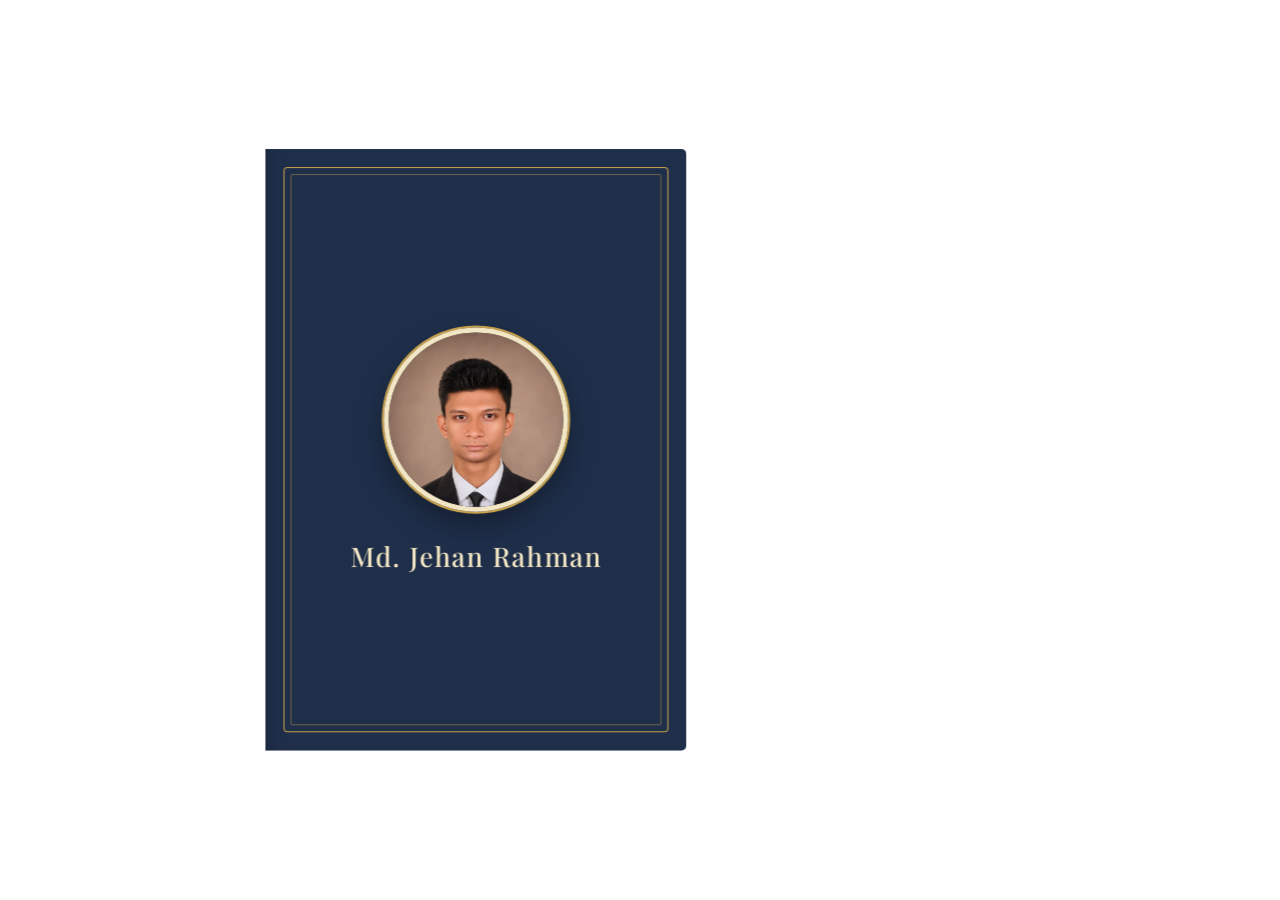
==== index.html @ 39713dfa "Add files via upload" ====
<!DOCTYPE html>
<html lang="en">
<head>
<meta charset="UTF-8">
<meta name="viewport" content="width=device-width, initial-scale=1.0, viewport-fit=cover">
<title>Md. Jehan Rahman | Portfolio</title>
<meta name="description" content="Portfolio of Md. Jehan Rahman, Urban & Regional Planning, RUET, Bangladesh. GIS and remote sensing, groundwater, flood resilience and fire safety.">
<link rel="icon" href="images/photo.jpg">
<link rel="preconnect" href="https://fonts.googleapis.com">
<link rel="preconnect" href="https://fonts.gstatic.com" crossorigin>
<link href="https://fonts.googleapis.com/css2?family=EB+Garamond:ital,wght@0,400;0,500;0,600;1,400&family=Playfair+Display:ital,wght@0,500;0,700;1,500&display=swap" rel="stylesheet">
<style>
  :root{
    --bg:#ffffff; --cover:#1f2f4a; --cover2:#2d4266; --gold:#c9a24a; --cream:#f3e6c4;
    --paper:#fffffd; --text:#111111; --blue:#1d4ed8; --red:#c62828; --green:#1e7a46;
    --W:420px; --H:600px;
  }
  *{box-sizing:border-box;margin:0;padding:0}
  html,body{height:100%;overflow-x:hidden}
  body{background:var(--bg);color:var(--text);font-family:"EB Garamond",Garamond,Georgia,serif;overflow:hidden;
    display:flex;align-items:center;justify-content:center;-webkit-tap-highlight-color:transparent}

  /* ================= desktop layout ================= */
  .layout{display:flex;align-items:center;gap:48px}
  .vbox{position:relative}
  .viewport{position:absolute;left:0;top:0;width:calc(var(--W) * 2);height:calc(var(--H) + 40px);transform-origin:top left;
    transition:transform .9s cubic-bezier(.55,.05,.3,1)}
  .scene{position:absolute;left:0;top:20px;width:calc(var(--W) * 2);height:var(--H);perspective:2200px;-webkit-perspective:2200px}

  /* intro closed book */
  .intro{position:absolute;left:calc(var(--W) / 2);top:0;width:var(--W);height:var(--H);perspective:1600px;-webkit-perspective:1600px;z-index:50}
  .cb{position:relative;width:100%;height:100%;transform-style:preserve-3d;-webkit-transform-style:preserve-3d;transform:rotateY(-180deg) rotateX(8deg) scale(.82)}
  .cb.spin{animation:spin 2.4s cubic-bezier(.45,.05,.25,1) forwards;-webkit-animation:spin 2.4s cubic-bezier(.45,.05,.25,1) forwards}
  @keyframes spin{
    0%{transform:rotateY(-180deg) rotateX(8deg) scale(.82)}
    25%{transform:rotateY(-180deg) rotateX(8deg) scale(.86)}
    100%{transform:rotateY(0deg) rotateX(0deg) scale(1)}
  }
  .cb > div{position:absolute;top:0;height:100%;backface-visibility:hidden;-webkit-backface-visibility:hidden}
  .cb-front,.cb-back{left:0;width:100%}
  .cb-front{transform:translateZ(14px)}
  .cb-back{transform:rotateY(180deg) translateZ(14px)}
  .cb-spine{left:-14px;width:28px;transform:rotateY(-90deg);background:linear-gradient(90deg,#141f33,#1f2f4a 40%,#2d4266 60%,#1f2f4a)}
  .cb-edge{left:calc(var(--W) - 14px);width:28px;transform:rotateY(90deg);background:repeating-linear-gradient(90deg,#fff 0 2px,#e6e3dc 2px 3px)}
  .intro.gone{display:none}

  /* book */
  .book{position:absolute;inset:0;transition:transform 1s cubic-bezier(.6,.1,.25,1);visibility:hidden}
  .book.show{visibility:visible}
  .book.closed{transform:translateX(calc(var(--W) / -2))}
  .book.end{transform:translateX(calc(var(--W) / 2))}
  .sheet{position:absolute;left:var(--W);top:0;width:var(--W);height:var(--H);transform-origin:left center;
    transform-style:preserve-3d;-webkit-transform-style:preserve-3d;transition:transform 1s cubic-bezier(.55,.05,.3,1)}
  .sheet.flipped{transform:rotateY(-180deg)}
  .face{position:absolute;inset:0;backface-visibility:hidden;-webkit-backface-visibility:hidden;overflow:hidden;background:var(--paper)}
  .face.front{border-radius:0 5px 5px 0;box-shadow:inset 18px 0 22px -20px rgba(0,0,0,.2) }
  .face.back{transform:rotateY(180deg);border-radius:5px 0 0 5px;box-shadow:inset -18px 0 22px -20px rgba(0,0,0,.2) }
  .board{position:absolute;top:-14px;height:calc(var(--H) + 28px);width:calc(var(--W) + 14px);background:var(--cover);
    border:1.5px solid var(--cover2);opacity:0;transition:opacity .4s}
  .board.l{left:-14px;border-radius:10px 2px 2px 10px}
  .board.r{left:var(--W);border-radius:2px 10px 10px 2px}
  .spine-line{position:absolute;left:calc(var(--W) - 3px);top:-14px;width:6px;height:calc(var(--H) + 28px);background:linear-gradient(90deg,#16233a,var(--gold),#16233a);opacity:0;transition:opacity .4s}
  .stack-r{position:absolute;left:calc(var(--W) * 2 - 2px);top:4px;width:6px;height:calc(var(--H) - 8px);background:repeating-linear-gradient(90deg,#fff 0 1px,#e2ded6 1px 2px);border-radius:0 3px 3px 0;opacity:0;transition:opacity .4s}
  .stack-l{position:absolute;left:-4px;top:4px;width:6px;height:calc(var(--H) - 8px);background:repeating-linear-gradient(90deg,#e2ded6 0 1px,#fff 1px 2px);border-radius:3px 0 0 3px;opacity:0;transition:opacity .4s}
  .book.open .board,.book.open .spine-line,.book.open .stack-r,.book.open .stack-l{opacity:1}
  /* opening the cover: the left (inside) board appears only once the cover has turned over */
  .book.open .board.l,.book.open .spine-line,.book.open .stack-l{transition:opacity .25s .5s}

  /* ================= formal page typography (small, black) ================= */
  .page{position:absolute;inset:0;padding:62px 50px 56px;cursor:pointer;color:var(--text)}
  .front .page{padding-left:54px}
  .back .page{padding-right:54px}
  .runhead{position:absolute;top:28px;left:0;right:0;text-align:center;font-size:9px;letter-spacing:2.2px;text-transform:uppercase;color:#555}
  .pno{position:absolute;bottom:24px;left:0;right:0;text-align:center;font-size:10.5px;color:#222}
  .chap{font-size:9px;letter-spacing:2.8px;text-transform:uppercase;margin-bottom:5px}
  h2{font-weight:500;font-size:22px;line-height:1.15}
  .rule{width:28px;height:1px;background:#111;margin:11px 0 15px}
  h4{font-size:8.8px;letter-spacing:2.4px;text-transform:uppercase;font-weight:600;margin:0 0 7px}
  h3{font-size:12.6px;font-weight:600;line-height:1.3}
  p,li,dd,dt{font-size:11.8px;line-height:1.5}
  p.j{text-align:justify;hyphens:auto;-webkit-hyphens:auto}
  p + p.j{text-indent:1.4em}
  .meta{font-style:italic;font-size:11.2px;margin:1px 0 3px}
  .entry{margin-bottom:12px}
  .entry ul{margin:3px 0 0 16px}
  .entry li{font-size:11.4px;line-height:1.45}
  dl.glance{display:grid;grid-template-columns:64px 1fr;gap:0 10px;margin-bottom:10px}
  dl.glance dt{font-style:italic}
  ol.refs{list-style:none;counter-reset:r}
  ol.refs li{counter-increment:r;position:relative;padding-left:22px;margin-bottom:7px;font-size:11.2px;line-height:1.42}
  ol.refs li::before{content:"[" counter(r) "]";position:absolute;left:0;top:0}
  .status{font-style:italic;color:#444}
  .page a{color:var(--text);text-decoration:underline;text-underline-offset:2px}
  .fig{display:grid;grid-template-columns:92px 1fr;gap:12px;margin-bottom:15px;align-items:start}
  .fig img{width:92px;height:62px;object-fit:cover;display:block;filter:saturate(.9)}
  .fig h3{font-size:12.4px}
  .fig p{font-size:11.2px;line-height:1.42}
  .fig .k{font-size:8.6px;letter-spacing:1.8px;text-transform:uppercase}
  .runin{margin-bottom:7px}
  .runin b{font-weight:600}
  .copy{background:none;border:none;font:inherit;font-size:11px;text-decoration:underline;cursor:pointer;color:#111;padding:0}
  .end{position:absolute;inset:0;display:flex;align-items:center;justify-content:center;font-style:italic;font-size:19px;letter-spacing:.5px}

  /* covers */
  .cover{background:var(--cover) !important;cursor:pointer}
  .cover .frame{position:absolute;inset:18px;border:1.5px solid var(--gold);border-radius:4px}
  .cover .frame::after{content:"";position:absolute;inset:6px;border:.5px solid rgba(201,162,74,.45);border-radius:2px}
  .cover .inner{position:absolute;inset:0;display:flex;flex-direction:column;align-items:center;justify-content:center;text-align:center;padding:40px}
  .cover .ph{width:184px;height:184px;border-radius:50%;overflow:hidden;border:5px solid var(--cream);box-shadow:0 0 0 2px var(--gold),0 12px 28px rgba(0,0,0,.35);margin-bottom:30px}
  .cover .ph img{width:100%;height:100%;object-fit:cover}
  .cover h1{font-family:"Playfair Display",Georgia,serif;color:var(--cream);font-size:27px;line-height:1.1;font-weight:500;white-space:nowrap;letter-spacing:1.2px}
  .cover .backline{font-family:"Playfair Display",Georgia,serif;font-style:italic;color:var(--cream);font-size:28px;letter-spacing:1px}

  /* pop-in helper */
  .pop{opacity:0;transform:translateY(16px) scale(.96);transition:opacity .55s ease, transform .55s cubic-bezier(.3,1.5,.5,1)}
  .pop.in{opacity:1;transform:none}

  /* desktop contents panel */
  .panel{position:relative}
  .cvtab{position:absolute;top:-56px;left:0;right:0;justify-content:center;height:42px;padding:0 18px;display:flex;align-items:center;gap:7px;
    background:var(--blue);color:#fff;text-decoration:none;font-family:"Playfair Display",Georgia,serif;font-size:13.5px;letter-spacing:.4px;
    border-radius:10px;box-shadow:none}
  .cvtab.in:hover{transform:translateY(-3px)}
  .toc{width:280px;background:#fff;border:1px solid #dde3ec;border-radius:14px;padding:22px 20px 16px;box-shadow:none}
  .toc .t1,.drawer .t1{font-size:11px;letter-spacing:3px;text-transform:uppercase;color:#b0843a}
  .toc .t2,.drawer .t2{font-family:"Playfair Display",Georgia,serif;font-size:24px;color:var(--cover);font-weight:700;margin:2px 0 12px}
  .clist{list-style:none;counter-reset:c}
  .clist li{counter-increment:c}
  .clist button{width:100%;display:flex;align-items:baseline;gap:10px;background:none;border:none;cursor:pointer;text-align:left;
    font-family:inherit;font-size:15.5px;color:#26313f;padding:8px 10px;border-radius:8px;transition:background .25s, padding .25s}
  .clist button::before{content:counter(c,decimal-leading-zero);font-size:12px;color:#b0843a;letter-spacing:1px;min-width:18px}
  .clist button .pg{margin-left:auto;font-size:12.5px;color:#8a94a3;white-space:nowrap}
  .clist button:hover{background:#f1f4f9;padding-left:14px}
  .clist button.active{background:var(--cover);color:#fff;padding-left:14px}
  .clist button.active::before,.clist button.active .pg{color:var(--gold)}
  .toc .foot{display:flex;justify-content:space-between;align-items:center;border-top:1px solid #dde3ec;margin-top:12px;padding-top:12px}
  .toc .nav{width:34px;height:34px;border-radius:50%;border:1.5px solid #dde3ec;background:#fff;color:var(--cover);font-size:16px;cursor:pointer}
  .toc .nav:hover{background:#f1f4f9}
  .toc .nav:disabled{opacity:.35;cursor:default}
  .toc .ind{font-size:13.5px;color:#5f6b7a;font-style:italic}

  /* version tabs: current = white/black, other = red/white */
  .vtabs{position:fixed;right:28px;bottom:22px;display:flex;gap:14px;z-index:100;align-items:center}
  .vtab{display:flex;align-items:center;height:38px;padding:0 18px;text-decoration:none;white-space:nowrap;
    font-family:"Playfair Display",Georgia,serif;font-size:13.5px;letter-spacing:.4px;border-radius:12px;
    background:var(--red);color:#fff;border:1.5px solid var(--red);box-shadow:0 4px 0 #8e1c1c;transition:transform .25s, box-shadow .25s;gap:7px}
  .vtab:not(.on):hover{transform:translateY(-2px);box-shadow:0 6px 0 #8e1c1c}
  .vtab.on{background:var(--green);border-color:var(--green);cursor:default;transform:translateY(4px);box-shadow:inset 0 2px 5px rgba(0,0,0,.3)}
  .vtab.on::before{content:"";width:7px;height:7px;border-radius:50%;background:#fff}
  .vtabs.in .vtab.on{animation:press .7s .35s ease-out both}
  @keyframes press{0%{transform:translateY(0);box-shadow:0 4px 0 #13502d}55%{transform:translateY(6px);box-shadow:inset 0 3px 6px rgba(0,0,0,.35)}100%{transform:translateY(4px);box-shadow:inset 0 2px 5px rgba(0,0,0,.3)}}

  /* phone page-turn leaf */
  .mturn{position:fixed;z-index:60;pointer-events:none;perspective:1600px;-webkit-perspective:1600px}
  .mturn .leaf{position:absolute;inset:0;transform-origin:left center;-webkit-transform-origin:left center;
    transform-style:preserve-3d;-webkit-transform-style:preserve-3d;transition:transform .8s cubic-bezier(.45,.05,.35,1);will-change:transform}
  .mturn .leaf .fr{position:absolute;inset:0;overflow:hidden;backface-visibility:hidden;-webkit-backface-visibility:hidden;box-shadow:0 0 14px rgba(0,0,0,.12)}
  .mturn .leaf .bk{position:absolute;inset:0;background:linear-gradient(90deg,#f1efe8,#fffffd 40%,#f6f4ee);transform:rotateY(180deg);backface-visibility:hidden;-webkit-backface-visibility:hidden}
  .mturn .leaf .clip{position:absolute;left:0;top:0;transform-origin:0 0}
  .mturn .leaf .clip .face{transform:none !important}
  .mturn .leaf .shade{position:absolute;inset:0;background:linear-gradient(90deg,rgba(0,0,0,.18),rgba(0,0,0,0) 35%,rgba(0,0,0,.06));opacity:0;transition:opacity .85s}
  .mturn .leaf.turning .shade{opacity:1}
  body.noanim .sheet,body.noanim .book,body.noanim .viewport,body.noanim #viewport{transition:none !important}

  /* mobile-only parts hidden on desktop */
  .mbar,.drawer,.scrim,.hint{display:none}

  /* ================= phone: reading-app layout ================= */
  body.m{display:block}
  body.m .layout{display:block}
  body.m .panel{display:none}
  body.m .vbox{position:fixed;left:50%;top:50%;transform:translate(-50%,-50%);overflow:hidden}
  body.m .board,body.m .spine-line,body.m .stack-l,body.m .stack-r{display:none}
  body.m .face.front,body.m .face.back{border-radius:3px;box-shadow:0 1px 10px rgba(0,0,0,.12)}
  body.m .mbar{display:flex;position:fixed;left:0;right:0;top:0;height:52px;align-items:center;justify-content:space-between;padding:0 14px;z-index:120;
    padding-top:env(safe-area-inset-top)}
  body.m .burger{width:40px;height:40px;border:none;background:#fff;border-radius:10px;box-shadow:0 2px 10px rgba(0,0,0,.12);cursor:pointer;
    display:flex;flex-direction:column;align-items:center;justify-content:center;gap:4px}
  body.m .burger span{display:block;width:18px;height:2px;background:var(--cover);border-radius:2px}
  body.m .mcv{height:34px;padding:0 14px;display:flex;align-items:center;gap:6px;background:var(--blue);color:#fff;text-decoration:none;
    font-family:"Playfair Display",Georgia,serif;font-size:12.5px;border-radius:9px;box-shadow:none}
  body.m .vtabs{left:50%;right:auto;bottom:calc(18px + env(safe-area-inset-bottom));transform:translateX(-50%);gap:14px}
  body.m .vtabs.pop{transform:translateX(-50%) translateY(16px)}
  body.m .vtabs.pop.in{transform:translateX(-50%)}
  body.m .vtab{height:30px;padding:0 13px;font-size:12px;border-radius:10px}
  
  body.m .drawer{display:block;position:fixed;top:0;bottom:0;left:0;width:min(82vw,320px);background:#fff;z-index:200;padding:22px 18px;
    transform:translateX(-102%);transition:transform .35s cubic-bezier(.3,.8,.3,1);box-shadow:none;overflow-y:auto}
  body.m .drawer.open{transform:none;box-shadow:6px 0 30px rgba(0,0,0,.18)}
  body.m .drawer .close{position:absolute;top:14px;right:14px;width:34px;height:34px;border:none;background:#f1f4f9;border-radius:50%;font-size:18px;color:var(--cover);cursor:pointer}
  body.m .drawer .clist button{font-size:16px;padding:11px 10px}
  body.m .drawer .dcv{display:inline-flex;margin-top:18px;height:36px;padding:0 16px;align-items:center;background:var(--blue);color:#fff;text-decoration:none;border-radius:9px;font-family:"Playfair Display",Georgia,serif;font-size:13px}
  body.m .scrim{display:block;position:fixed;inset:0;background:rgba(10,15,25,.35);z-index:190;opacity:0;pointer-events:none;transition:opacity .3s}
  body.m .scrim.open{opacity:1;pointer-events:auto}
  body.m .hint{display:block;position:fixed;left:50%;bottom:50%;transform:translateX(-50%);background:rgba(17,17,17,.82);color:#fff;font-size:12.5px;
    padding:7px 14px;border-radius:16px;z-index:110;opacity:0;transition:opacity .5s;pointer-events:none;white-space:nowrap}
  body.m .hint.in{opacity:1}
</style>
</head>
<body>

<!-- phone top bar -->
<div class="mbar">
  <button class="burger pop" id="burger" aria-label="Open contents"><span></span><span></span><span></span></button>
  <a class="mcv pop" href="cv.pdf" target="_blank" rel="noopener">⤓ Download CV</a>
</div>
<div class="scrim" id="scrim"></div>
<aside class="drawer" id="drawer" aria-label="Contents">
  <button class="close" id="dclose" aria-label="Close contents">×</button>
  <div class="t1">Inside this book</div>
  <div class="t2">Contents</div>
  <ol class="clist" id="dlist"></ol>
  <a class="dcv" href="cv.pdf" target="_blank" rel="noopener">⤓ Download CV</a>
</aside>
<div class="hint" id="hint">Swipe to turn pages · swipe from the left edge for contents</div>

<div class="layout">
  <div class="vbox" id="vbox">
    <div class="viewport" id="viewport">
      <div class="scene">

        <div class="intro" id="intro">
          <div class="cb" id="cb">
            <div class="cb-front face cover" id="cbFront"></div>
            <div class="cb-back face cover" id="cbBack"></div>
            <div class="cb-spine"></div>
            <div class="cb-edge"></div>
          </div>
        </div>

        <div class="book closed" id="book">
          <div class="board l"></div><div class="board r"></div><div class="spine-line"></div><div class="stack-l"></div><div class="stack-r"></div>

          <!-- S0: front cover | blank -->
          <div class="sheet">
            <div class="face front cover" id="coverFace">
              <div class="frame"></div>
              <div class="inner">
                <div class="ph"><img src="images/photo.jpg" alt="Md. Jehan Rahman"></div>
                <h1>Md. Jehan Rahman</h1>
              </div>
            </div>
            <div class="face back"><div class="page"></div></div>
          </div>

          <!-- S1: p1 About | p2 Education -->
          <div class="sheet">
            <div class="face front"><div class="page">
              <div class="runhead">Md. Jehan Rahman</div>
              <div class="chap">Chapter One</div>
              <h2>About Me</h2>
              <div class="rule"></div>
              <p class="j">I am a final-year undergraduate in Urban &amp; Regional Planning at Rajshahi University of Engineering &amp; Technology (RUET), Bangladesh.</p>
              <p class="j">My work combines field research with GIS and remote sensing to study how cities and regions manage risk: groundwater depletion in the Barind Tract, flood-resilient housing for river island communities, solid waste in urban rivers, and fire safety in crowded commercial buildings.</p>
              <p class="j">I have worked as an undergraduate research assistant on two groundwater projects, interned on an upazila development plan, and co-authored a peer-reviewed journal article.</p>
              <h4 style="margin-top:12px">At a Glance</h4>
              <dl class="glance">
                <dt>Degree</dt><dd>BURP, RUET (2023–2027, expected)</dd>
                <dt>CGPA</dt><dd>3.73 / 4.00</dd>
                <dt>Thesis</dt><dd>Fire evacuation planning, RDA Market</dd>
                <dt>Based in</dt><dd>Rajshahi, Bangladesh</dd>
                <dt>Languages</dt><dd>Bengali, English, Hindi</dd>
              </dl>
              <h4>Principal Interests</h4>
              <p class="j">Urban and regional planning, planned urban development, groundwater conservation and valuation, flood resilience, solid waste management, fire safety in the built environment, and GIS and remote sensing.</p>
              <div class="pno">1</div>
            </div></div>
            <div class="face back"><div class="page">
              <div class="runhead">Md. Jehan Rahman</div>
              <div class="chap">Chapter Two</div>
              <h2>Education</h2>
              <div class="rule"></div>
              <div class="entry">
                <h3>Bachelor of Urban &amp; Regional Planning</h3>
                <div class="meta">Rajshahi University of Engineering &amp; Technology, 2023–2027 (expected)</div>
                <p>CGPA 3.73 / 4.00. Thesis: <i>Fire Evacuation Planning of RDA Market, Rajshahi</i>, supervised by Nazia Hossain.</p>
              </div>
              <div class="entry">
                <h3>Higher Secondary Certificate, Science</h3>
                <div class="meta">Khulna Public College, Khulna, 2021</div>
                <p>GPA 5.00 / 5.00</p>
              </div>
              <div class="entry">
                <h3>Secondary School Certificate, Science</h3>
                <div class="meta">Khulna Public College, Khulna, 2019</div>
                <p>GPA 5.00 / 5.00</p>
              </div>
              <div class="pno">2</div>
            </div></div>
          </div>

          <!-- S2: p3 Skills | p4 Experience -->
          <div class="sheet">
            <div class="face front"><div class="page">
              <div class="runhead">Education &amp; Skills</div>
              <h4>Technical Skills</h4>
              <p class="runin"><b>Geospatial.</b> GIS, land use/land cover mapping, feature digitization, 2D/3D spatial databases, drone-based data collection.</p>
              <p class="runin"><b>Research methods.</b> Field and questionnaire surveys, focus group discussions, key informant interviews, PRISMA systematic review.</p>
              <p class="runin"><b>Analysis.</b> SPSS for statistical work and ATLAS.ti for qualitative work.</p>
              <p class="runin"><b>Design and office.</b> AutoCAD, SketchUp, Canva, Microsoft Word, Excel and PowerPoint.</p>
              <div class="pno">3</div>
            </div></div>
            <div class="face back"><div class="page">
              <div class="runhead">Md. Jehan Rahman</div>
              <div class="chap">Chapter Three</div>
              <h2>Experience</h2>
              <div class="rule"></div>
              <div class="entry">
                <h3>Undergraduate Research Assistant</h3>
                <div class="meta">Department of URP, RUET, Oct 2025 – Jun 2026</div>
                <p><i>Valuing Ecosystem Services Lost Due to Groundwater Depletion in the Barind Tract</i>, supervised by Sumita Roy.</p>
                <ul><li>Field surveys, site visits, FGDs and KIIs</li><li>Land use/land cover maps with GIS and remote sensing</li><li>Data cleaning and literature review</li></ul>
              </div>
              <div class="entry">
                <h3>Undergraduate Research Assistant</h3>
                <div class="meta">Department of URP, RUET, Oct 2025 – Jun 2026</div>
                <p><i>Valuing Economic and Environmental Externalities of Groundwater Extraction in the Barind Tract</i>, supervised by Md. Sakib Zubayer.</p>
                <ul><li>Field visits, surveys, FGDs and KIIs</li><li>Data preprocessing and analysis support</li></ul>
              </div>
              <div class="pno">4</div>
            </div></div>
          </div>

          <!-- S3: p5 Internship | p6 Publications -->
          <div class="sheet">
            <div class="face front"><div class="page">
              <div class="runhead">Experience</div>
              <h4>Internship</h4>
              <div class="entry">
                <h3>Intern, Sheltech Consultants (Pvt.) Ltd.</h3>
                <div class="meta">Dhaka, Feb – Mar 2026</div>
                <p><i>Review &amp; Update of Nawabganj Upazila Development Plan</i> (UTMIDP / UMPR-2).</p>
                <ul>
                  <li>Digitized physical features for the plan</li>
                  <li>Prepared and managed 2D and 3D planning databases</li>
                  <li>Supported a planning data-sharing workshop</li>
                  <li>Helped run public hearings and community engagement sessions</li>
                  <li>Took part in project training sessions led by senior experts</li>
                </ul>
              </div>
              <div class="pno">5</div>
            </div></div>
            <div class="face back"><div class="page">
              <div class="runhead">Md. Jehan Rahman</div>
              <div class="chap">Chapter Four</div>
              <h2>Publications</h2>
              <div class="rule"></div>
              <h4>Journal Article and Preprint</h4>
              <ol class="refs">
                <li>Mahfuj, I. I., Tamim, N. F., Sultana, N., &amp; Rahman, M. J. (2026). A critical evaluation of Purbachal New Town's planning and implementation for effective decentralization of Dhaka. <i>City and Environment Interactions</i>, 30, 100358. <a href="https://doi.org/10.1016/j.cacint.2026.100358" target="_blank" rel="noopener">DOI</a></li>
                <li>Groundwater conservation without exclusion? A cluster-randomized trial of access-conditioned provider incentives in Bangladesh (2026). <i>SSRN preprint.</i> <a href="https://doi.org/10.2139/ssrn.7641831" target="_blank" rel="noopener">DOI</a></li>
              </ol>
              <h4 style="margin-top:12px">Conference</h4>
              <ol class="refs" style="counter-reset:r 2">
                <li>Yeasmin, N., Mridul, M. A. R., Hasan, M. M., Ahmed, M. S., &amp; Rahman, M. J. (2026). Community-based waste disposal behavior and solid waste mismanagement in the Barnoi River, Rajshahi: a TPB approach. <i>ISEE 2026, RUET.</i> <span class="status">Presented.</span></li>
              </ol>
              <div class="pno">6</div>
            </div></div>
          </div>

          <!-- S4: p7 ICIURP | p8 Projects -->
          <div class="sheet">
            <div class="face front"><div class="page">
              <div class="runhead">Publications</div>
              <h4>ICIURP 2027 Conference Papers</h4>
              <ol class="refs" style="counter-reset:r 3">
                <li>Rahman, M. J., Faruq, M. O., Sadman, N., Ashrafi, H., Sarker, D., &amp; Salan, M. S. A. Flood-resilient affordable housing site plan for char communities in Kazipur, Sirajganj. <span class="status">Submitted.</span></li>
                <li>Rahman, M. J., et al. A community-oriented recreational space in front of the Divisional Public Library, Rajshahi. <span class="status">Submitted.</span></li>
                <li>Rahman, M. J., &amp; Hossain, N. Present fire safety condition of important commercial buildings in Rajshahi compared with rules and regulations. <span class="status">Submitted.</span></li>
                <li>Rahman, M. J., Sarker, D., &amp; Islam, M. Pedestrian safety, security and accessibility in Rajshahi City. <span class="status">Submitted.</span></li>
                <li>Rahman, M. J. ADP investment and Economic Census employment across the districts of Rajshahi Division. <span class="status">Submitted.</span></li>
              </ol>
              <div class="pno">7</div>
            </div></div>
            <div class="face back"><div class="page">
              <div class="runhead">Md. Jehan Rahman</div>
              <div class="chap">Chapter Five</div>
              <h2>Research Projects</h2>
              <div class="rule"></div>
              <div class="fig"><img src="images/projects/fire-evacuation.svg" alt="Market floor plan with fire exits">
                <div><div class="k">Thesis</div><h3>Fire Evacuation Planning of RDA Market</h3><p>Fire safety assessment and evacuation scenarios, supported by a PRISMA review.</p></div></div>
              <div class="fig"><img src="images/projects/groundwater.svg" alt="Falling groundwater table">
                <div><div class="k">Research assistantship</div><h3>Groundwater Depletion, Barind Tract</h3><p>Valuing lost ecosystem services and the externalities of extraction.</p></div></div>
              <div class="fig"><img src="images/projects/upazila-plan.svg" alt="Land-use plan">
                <div><div class="k">Internship</div><h3>Nawabganj Upazila Development Plan</h3><p>Digitization, 2D/3D planning databases and community engagement.</p></div></div>
              <div class="pno">8</div>
            </div></div>
          </div>

          <!-- S5: p9 Projects | p10 Presentations -->
          <div class="sheet">
            <div class="face front"><div class="page">
              <div class="runhead">Research Projects</div>
              <h4>Studio and Field Projects</h4>
              <div class="fig"><img src="images/projects/char-housing.svg" alt="Raised houses on a char">
                <div><div class="k">Site planning</div><h3>Flood-Resilient Char Housing</h3><p>Affordable housing site plan for river island communities in Kazipur, Sirajganj.</p></div></div>
              <div class="fig"><img src="images/projects/pedestrian.svg" alt="Street intersection with crossings">
                <div><div class="k">Field survey</div><h3>Pedestrian Safety in Rajshahi</h3><p>Safety, security and accessibility at Barnali, Laxmipur and Shaheb Bazar.</p></div></div>
              <div class="fig"><img src="images/projects/library-landscape.svg" alt="Park plan in front of a library">
                <div><div class="k">Studio project</div><h3>Library Recreational Landscape</h3><p>A community-oriented public space at the Divisional Public Library, Rajshahi.</p></div></div>
              <div class="pno">9</div>
            </div></div>
            <div class="face back"><div class="page">
              <div class="runhead">Md. Jehan Rahman</div>
              <div class="chap">Chapter Six</div>
              <h2>Presentations &amp; Certifications</h2>
              <div class="rule"></div>
              <div class="entry"><h3>Master AI Tools for Research</h3><div class="meta">WiseUp Communications, certificate of achievement, 6 Nov 2026</div></div>
              <div class="entry"><h3>Paper Presentation, ISEE 2026</h3><div class="meta">International Symposium on Energy &amp; Environment, RUET, 20 Aug 2026</div></div>
              <div class="entry"><h3>Internship Training Sessions</h3><div class="meta">Sheltech Consultants, Feb – Mar 2026</div></div>
              <div class="entry"><h3>Workshop: Drone-Based Geospatial Data Collection</h3><div class="meta">Department of URP and RUET GIS Club, 13 Dec 2024</div></div>
              <div class="pno">10</div>
            </div></div>
          </div>

          <!-- S6: p11 Awards | p12 Contact -->
          <div class="sheet">
            <div class="face front"><div class="page">
              <div class="runhead">Presentations &amp; Awards</div>
              <h4>Awards</h4>
              <div class="entry">
                <h3>Second Place, Freshers' Debate Competition</h3>
                <div class="meta">RUET Debating Club, 2024</div>
              </div>
              <div class="pno">11</div>
            </div></div>
            <div class="face back"><div class="page">
              <div class="runhead">Md. Jehan Rahman</div>
              <div class="chap">Chapter Seven</div>
              <h2>Contact</h2>
              <div class="rule"></div>
              <p class="j">I am open to research collaboration and graduate study opportunities in urban planning and geoinformatics.</p>
              <p style="margin-top:12px"><i>Email:</i> <a href="https://mail.google.com/mail/?view=cm&amp;fs=1&amp;to=jehan2723@gmail.com" target="_blank" rel="noopener">jehan2723@gmail.com</a> <button class="copy copy-email" type="button">(copy)</button></p>
              <p><i>LinkedIn:</i> <a href="https://www.linkedin.com/in/jehanrahmanofficial/" target="_blank" rel="noopener">jehanrahmanofficial</a></p>
              <p><i>ResearchGate:</i> <a href="https://www.researchgate.net/profile/Md-Jehan-Rahman" target="_blank" rel="noopener">Md-Jehan-Rahman</a></p>
              <p><i>CV:</i> <a href="cv.pdf" target="_blank" rel="noopener">Download PDF</a></p>
              <p style="margin-top:12px"><i>Address:</i> Department of Urban &amp; Regional Planning, RUET, Rajshahi-6204, Bangladesh</p>
              <div class="pno">12</div>
            </div></div>
          </div>

          <!-- S7: The End | back cover -->
          <div class="sheet">
            <div class="face front"><div class="page">
              <div class="end">The End</div>
            </div></div>
            <div class="face back cover" id="backCover">
              <div class="frame"></div>
              <div class="inner"><p class="backline">Looking Ahead</p></div>
            </div>
          </div>

        </div>
      </div>
    </div>
  </div>

  <div class="panel" id="panel">
    <a class="cvtab pop" id="cvtab" href="cv.pdf" target="_blank" rel="noopener">⤓ Download CV</a>
    <aside class="toc pop" id="toc">
      <div class="t1">Inside this book</div>
      <div class="t2">Contents</div>
      <ol class="clist" id="tocList"></ol>
      <div class="foot">
        <button class="nav" id="prev" aria-label="Previous page">‹</button>
        <span class="ind" id="ind">Cover</span>
        <button class="nav" id="next" aria-label="Next page">›</button>
      </div>
    </aside>
  </div>
</div>

<nav class="vtabs pop" id="vtabs" aria-label="Site version">
  <a class="vtab on" href="index.html" aria-current="page">Book version</a>
  <a class="vtab" href="classic.html">Simple version</a>
</nav>

<script>
(function(){
  var W=420,H=600;
  var book=document.getElementById('book'), sheets=[].slice.call(book.querySelectorAll('.sheet'));
  var n=sheets.length, cur=0, side='R', busy=false, queued=null;
  var intro=document.getElementById('intro'), cb=document.getElementById('cb');
  var vbox=document.getElementById('vbox'), vp=document.getElementById('viewport');
  var mobile=false, scale=1;

  // chapter -> [title, spread, side it starts on, page number]
  var chapters=[['About Me',1,'R',1],['Education & Skills',2,'L',2],['Experience',3,'L',4],['Publications',4,'L',6],
                ['Research Projects',5,'L',8],['Presentations & Awards',6,'L',10],['Contact',7,'L',12]];
  function buildList(el){
    return chapters.map(function(c){
      var li=document.createElement('li'), b=document.createElement('button');
      b.innerHTML='<span>'+c[0].replace('&','&amp;')+'</span><span class="pg">Page '+c[3]+'</span>';
      b.addEventListener('click',function(){ closeDrawer(); if(mobile){ var f=order(c[1],c[2])>order(cur,side); setTimeout(function(){ mTurn(c[1],c[2],f); },300); return; } side=c[2]; go(c[1]); });
      li.appendChild(b); el.appendChild(li); return b;
    });
  }
  var items=buildList(document.getElementById('tocList')).concat(buildList(document.getElementById('dlist')));

  /* ----- view ----- */
  function applyView(){
    var off=0;
    if(mobile){ off = (cur===0||cur===n) ? -W/2 : (side==='L' ? 0 : -W); }
    vp.style.transform='scale('+scale+') translate('+off+'px,'+(mobile?-20:0)+'px)';
  }
  function fit(){
    mobile = Math.min(window.innerWidth, screen.width || 9999)<=760;
    document.body.classList.toggle('m',mobile);
    if(mobile){
      var aw=window.innerWidth-20, ah=window.innerHeight-52-62-12;
      scale=aw/W;
      H=Math.max(560,Math.min(980,Math.round(ah/scale)));
      document.documentElement.style.setProperty('--H',H+'px');
      vbox.style.width=(W*scale)+'px'; vbox.style.height=(H*scale)+'px';
      vbox.style.marginTop=((52-40)/2)+'px';
    }else{
      H=600; document.documentElement.style.setProperty('--H','600px'); vbox.style.marginTop='';
      var availW=window.innerWidth-280-48-80, availH=window.innerHeight-60;
      scale=Math.max(.35,Math.min(1.1, availW/(2*W+30), availH/(H+50)));
      vbox.style.width=(2*W*scale)+'px'; vbox.style.height=((H+40)*scale)+'px';
    }
    vp.style.transition='none'; applyView(); vp.offsetHeight; vp.style.transition='';
  }

  function setZ(){ sheets.forEach(function(s,i){ s.style.zIndex = i<cur ? (i+1) : (2*n-i); }); }
  function pageLabel(){
    if(cur===0) return 'Cover';
    if(cur===n) return 'Back cover';
    if(cur===1) return 'Page 1';
    return 'Pages '+(2*cur-2)+'–'+(2*cur-1);
  }
  function layout(){
    book.classList.toggle('closed',cur===0); book.classList.toggle('end',cur===n); book.classList.toggle('open',cur>0&&cur<n);
    setZ(); applyView();
    document.getElementById('ind').textContent=pageLabel();
    document.getElementById('prev').disabled=cur===0;
    document.getElementById('next').disabled=cur===n;
    items.forEach(function(b,i){ b.classList.toggle('active', chapters[i%chapters.length][1]===cur); });
  }
  function flipTo(target,done){
    if(target===cur){ done(); return; }
    var fwd=target>cur, s = fwd? sheets[cur] : sheets[cur-1];
    s.style.zIndex=300;
    if(fwd){ s.classList.add('flipped'); cur++; } else { s.classList.remove('flipped'); cur--; }
    book.classList.toggle('closed',cur===0); book.classList.toggle('end',cur===n); book.classList.toggle('open',cur>0&&cur<n);
    applyView();
    var far=Math.abs(target-cur);
    setTimeout(function(){ layout(); flipTo(target,done); }, cur===target?560:(far>2?150:200));
  }
  function go(t,cb2){
    t=Math.max(0,Math.min(n,t));
    if(busy){ queued=t; return; }
    busy=true;
    flipTo(t,function(){ busy=false; layout(); if(cb2)cb2(); if(queued!==null){ var q=queued; queued=null; go(q);} });
  }

  /* ----- phone: every page change is a page turn (no sliding) ----- */
  function visibleFace(){
    if(cur===0) return sheets[0].querySelector('.front');
    if(cur===n) return sheets[n-1].querySelector('.back');
    return side==='R' ? sheets[cur].querySelector('.front') : sheets[cur-1].querySelector('.back');
  }
  function snapTo(c,sd){
    document.body.classList.add('noanim');
    sheets.forEach(function(sh,i){ sh.classList.toggle('flipped', i<c); });
    cur=c; side=sd; layout(); vp.offsetHeight;
    requestAnimationFrame(function(){ requestAnimationFrame(function(){ document.body.classList.remove('noanim'); }); });
  }
  function makeLeaf(face){
    var r=face.getBoundingClientRect();
    var wrap=document.createElement('div'); wrap.className='mturn';
    wrap.style.left=r.left+'px'; wrap.style.top=r.top+'px'; wrap.style.width=r.width+'px'; wrap.style.height=r.height+'px';
    var leaf=document.createElement('div'); leaf.className='leaf';
    var clip=document.createElement('div'); clip.className='clip';
    clip.style.width=W+'px'; clip.style.height=H+'px'; clip.style.transform='scale('+(r.width/W)+')';
    var c=face.cloneNode(true); c.removeAttribute('id'); c.style.position='absolute'; c.style.inset='0';
    clip.appendChild(c);
    var fr=document.createElement('div'); fr.className='fr'; fr.appendChild(clip);
    var sh=document.createElement('div'); sh.className='shade'; fr.appendChild(sh);
    var bk=document.createElement('div'); bk.className='bk';
    leaf.appendChild(fr); leaf.appendChild(bk);
    wrap.appendChild(leaf); document.body.appendChild(wrap);
    return {wrap:wrap,leaf:leaf};
  }
  var mbusy=false;
  function mTurn(c,sd,fwd){
    if(mbusy||(c===cur&&sd===side)) return;
    mbusy=true;
    if(fwd){
      var a=makeLeaf(visibleFace());             // current page lifts and turns away
      snapTo(c,sd);
      requestAnimationFrame(function(){ requestAnimationFrame(function(){
        a.leaf.classList.add('turning'); a.leaf.style.transform='rotateY(-180deg)'; }); });
      setTimeout(function(){ a.wrap.remove(); mbusy=false; },820);
    }else{
      var under=makeLeaf(visibleFace());          // keep current page visible underneath
      snapTo(c,sd);
      var b=makeLeaf(visibleFace());              // previous page turns back in
      b.leaf.style.transition='none'; b.leaf.style.transform='rotateY(-180deg)'; b.leaf.classList.add('turning');
      b.leaf.offsetHeight; b.leaf.style.transition='';
      requestAnimationFrame(function(){ requestAnimationFrame(function(){
        b.leaf.style.transform='rotateY(0deg)'; b.leaf.classList.remove('turning'); }); });
      setTimeout(function(){ b.wrap.remove(); under.wrap.remove(); mbusy=false; },820);
    }
  }
  function order(c,sd){ return c===0?0 : c===n?999 : (sd==='L'? 2*c-1 : 2*c); }

  /* ----- next / previous (phone: one page at a time; the blank page is skipped) ----- */
  function next(){
    if(!mobile){ go(cur+1); return; }
    if(cur===n||busy) return;
    if(cur===0){ mTurn(1,'R',true); return; }
    if(side==='L'){ mTurn(cur,'R',true); return; }
    if(cur+1===n){ mTurn(n,'R',true); return; }
    mTurn(cur+1,'L',true);
  }
  function prev(){
    if(!mobile){ go(cur-1); return; }
    if(cur===0||busy) return;
    if(cur===n){ mTurn(n-1,'R',false); return; }
    if(cur===1&&side==='R'){ mTurn(0,'R',false); return; }
    if(side==='R'){ mTurn(cur,'L',false); return; }
    mTurn(cur-1,'R',false);
  }
  document.getElementById('next').onclick=next;
  document.getElementById('prev').onclick=prev;
  document.addEventListener('keydown',function(e){ if(e.key==='ArrowRight')next(); if(e.key==='ArrowLeft')prev(); if(e.key==='Escape')closeDrawer(); });

  sheets.forEach(function(s,i){
    s.querySelector('.front').addEventListener('click',function(e){ if(e.target.closest('a,button')||mobile)return; if(i===cur)go(cur+1); });
    s.querySelector('.back').addEventListener('click',function(e){ if(e.target.closest('a,button')||mobile)return; if(i===cur-1)go(cur-1); });
  });

  /* ----- phone: drawer, swipes, taps ----- */
  var drawer=document.getElementById('drawer'), scrim=document.getElementById('scrim');
  function openDrawer(){ drawer.classList.add('open'); scrim.classList.add('open'); }
  function closeDrawer(){ drawer.classList.remove('open'); scrim.classList.remove('open'); }
  document.getElementById('burger').onclick=openDrawer;
  document.getElementById('dclose').onclick=closeDrawer;
  scrim.onclick=closeDrawer;

  var sx=null, sy=null, fromEdge=false;
  document.addEventListener('touchstart',function(e){
    if(!mobile)return;
    sx=e.touches[0].clientX; sy=e.touches[0].clientY; fromEdge = sx<28;
  },{passive:true});
  document.addEventListener('touchend',function(e){
    if(!mobile||sx===null)return;
    var dx=e.changedTouches[0].clientX-sx, dy=e.changedTouches[0].clientY-sy, edge=fromEdge; sx=null;
    if(Math.abs(dx)<45||Math.abs(dx)<Math.abs(dy))return;
    if(drawer.classList.contains('open')){ if(dx<0)closeDrawer(); return; }
    if(edge && dx>0){ openDrawer(); return; }
    if(e.target.closest('.mbar,.vtabs'))return;
    dx<0 ? next() : prev();
  });
  vbox.addEventListener('click',function(e){
    if(!mobile||e.target.closest('a,button'))return;
    var r=vbox.getBoundingClientRect();
    (e.clientX-r.left) > r.width*0.35 ? next() : prev();
  });

  [].forEach.call(document.querySelectorAll('.copy-email'),function(b){
    b.addEventListener('click',function(e){
      e.stopPropagation(); var t=b.textContent;
      function ok(){b.textContent='(copied)';setTimeout(function(){b.textContent=t;},1500);}
      try{navigator.clipboard.writeText('jehan2723@gmail.com').then(ok,function(){prompt('Copy my email:','jehan2723@gmail.com');});}
      catch(err){prompt('Copy my email:','jehan2723@gmail.com');}
    });
  });

  window.addEventListener('resize',function(){ fit(); layout(); });
  fit();

  /* ----- opening sequence ----- */
  document.getElementById('cbFront').innerHTML=document.getElementById('coverFace').innerHTML;
  document.getElementById('cbBack').innerHTML=document.getElementById('backCover').innerHTML;
  layout();
  function popIn(ids,start,step){ ids.forEach(function(id,i){ setTimeout(function(){ document.getElementById(id).classList.add('in'); }, start+i*step); }); }
  var revealed=false;
  function reveal(){
    if(revealed)return; revealed=true;
    intro.classList.add('gone'); book.classList.add('show');
    setTimeout(function(){
      side='R';
      go(1,function(){
        if(mobile){
          popIn(['vtabs','burger','cvtab'].filter(function(id){return id!=='cvtab';}).concat([]),200,250);
          document.querySelector('.mcv').classList.add('in');
          var h=document.getElementById('hint'); setTimeout(function(){h.classList.add('in');},900); setTimeout(function(){h.classList.remove('in');},4200);
        }else{
          popIn(['cvtab','toc','vtabs'],250,550);   // CV tab -> contents -> version tabs
        }
      });
    }, 450);
  }
  setTimeout(function(){ cb.classList.add('spin'); },700);
  cb.addEventListener('animationend',function(){ setTimeout(reveal,250); });
  cb.addEventListener('webkitAnimationEnd',function(){ setTimeout(reveal,250); });
  setTimeout(reveal,4200);
})();
</script>
</body>
</html>
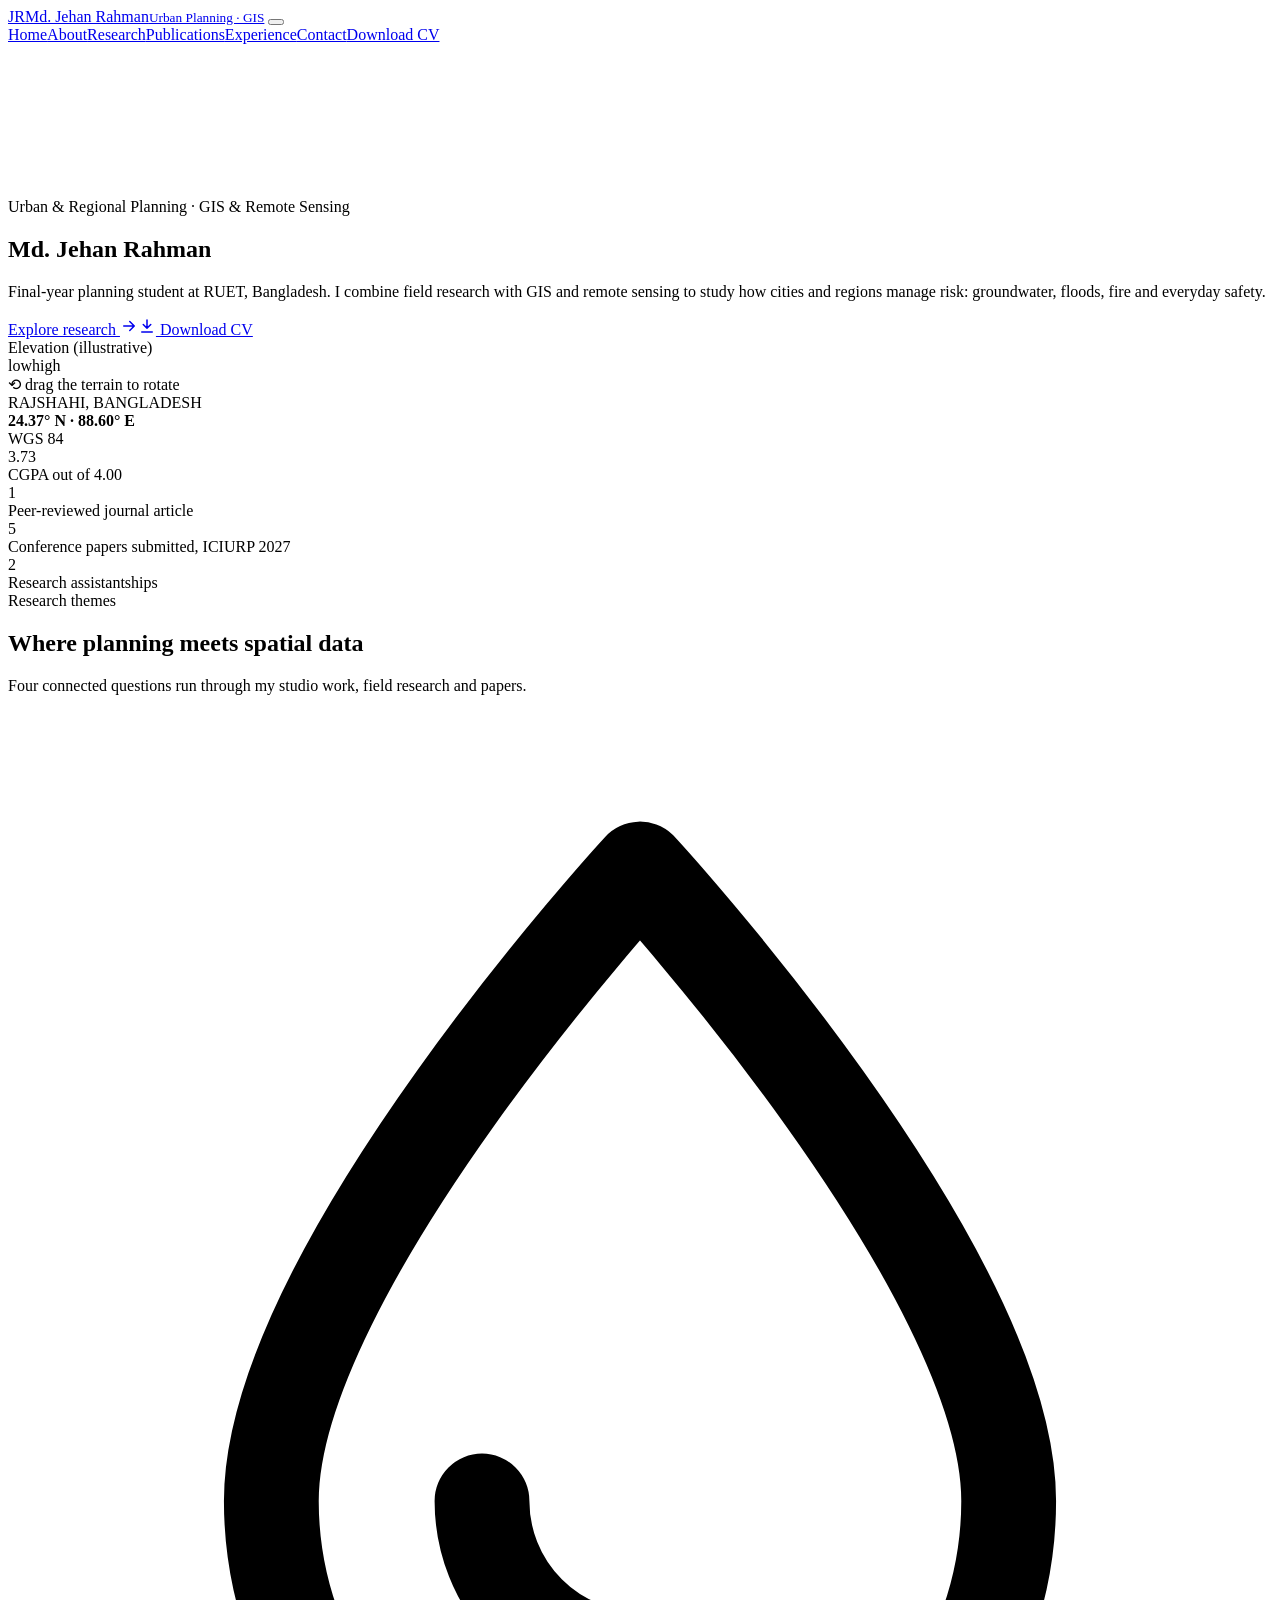
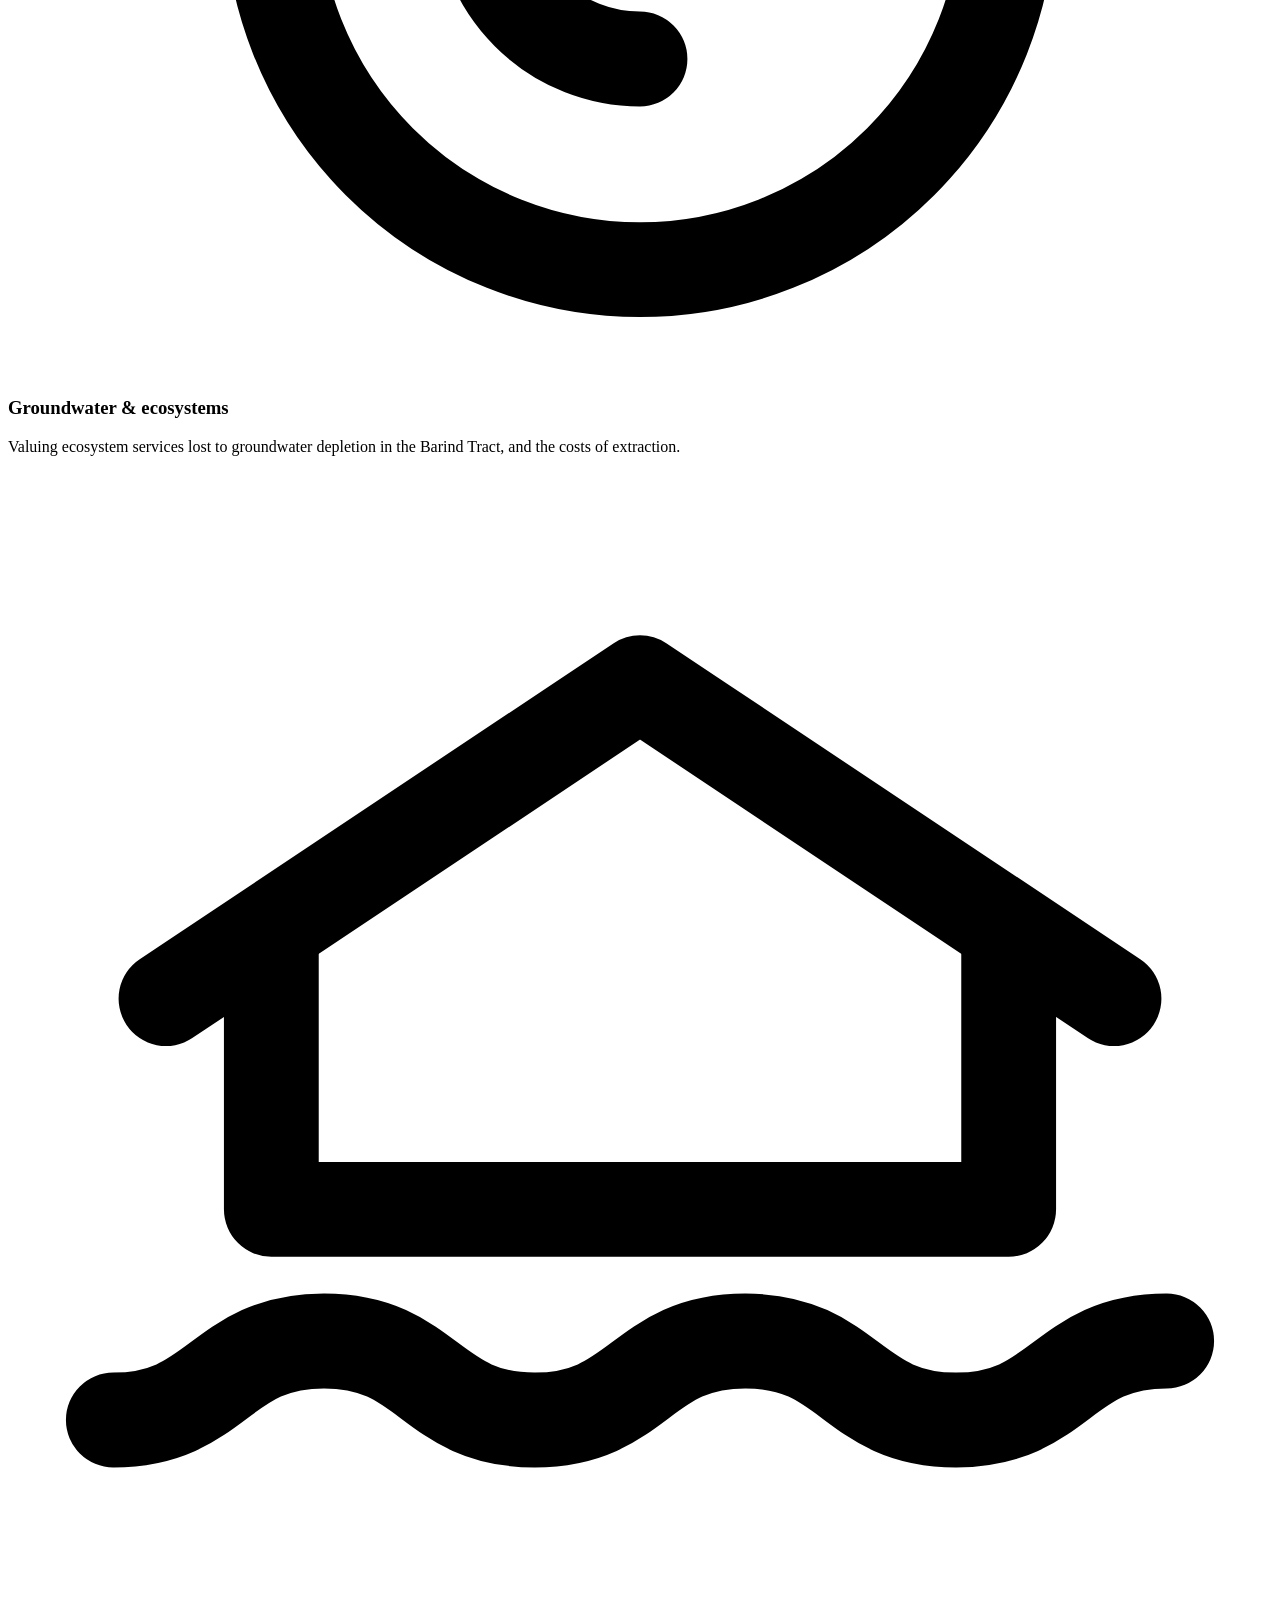
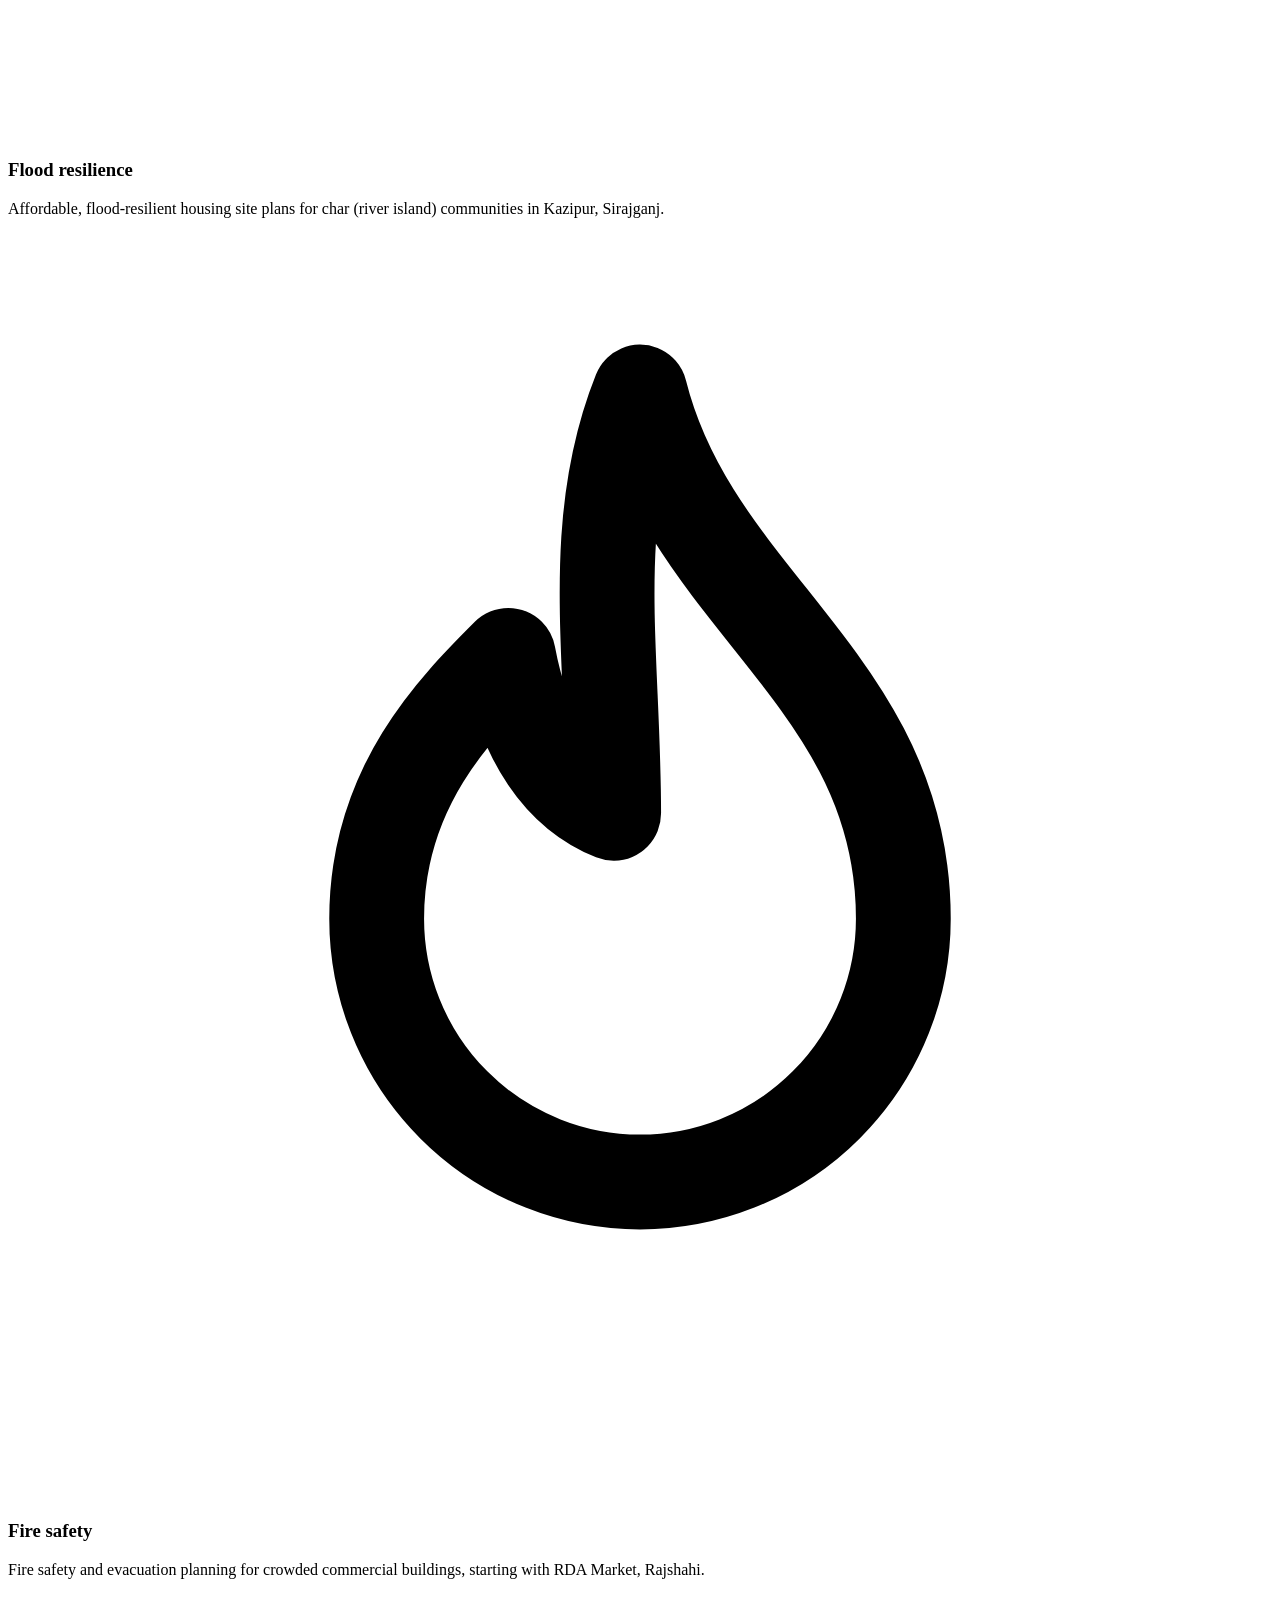
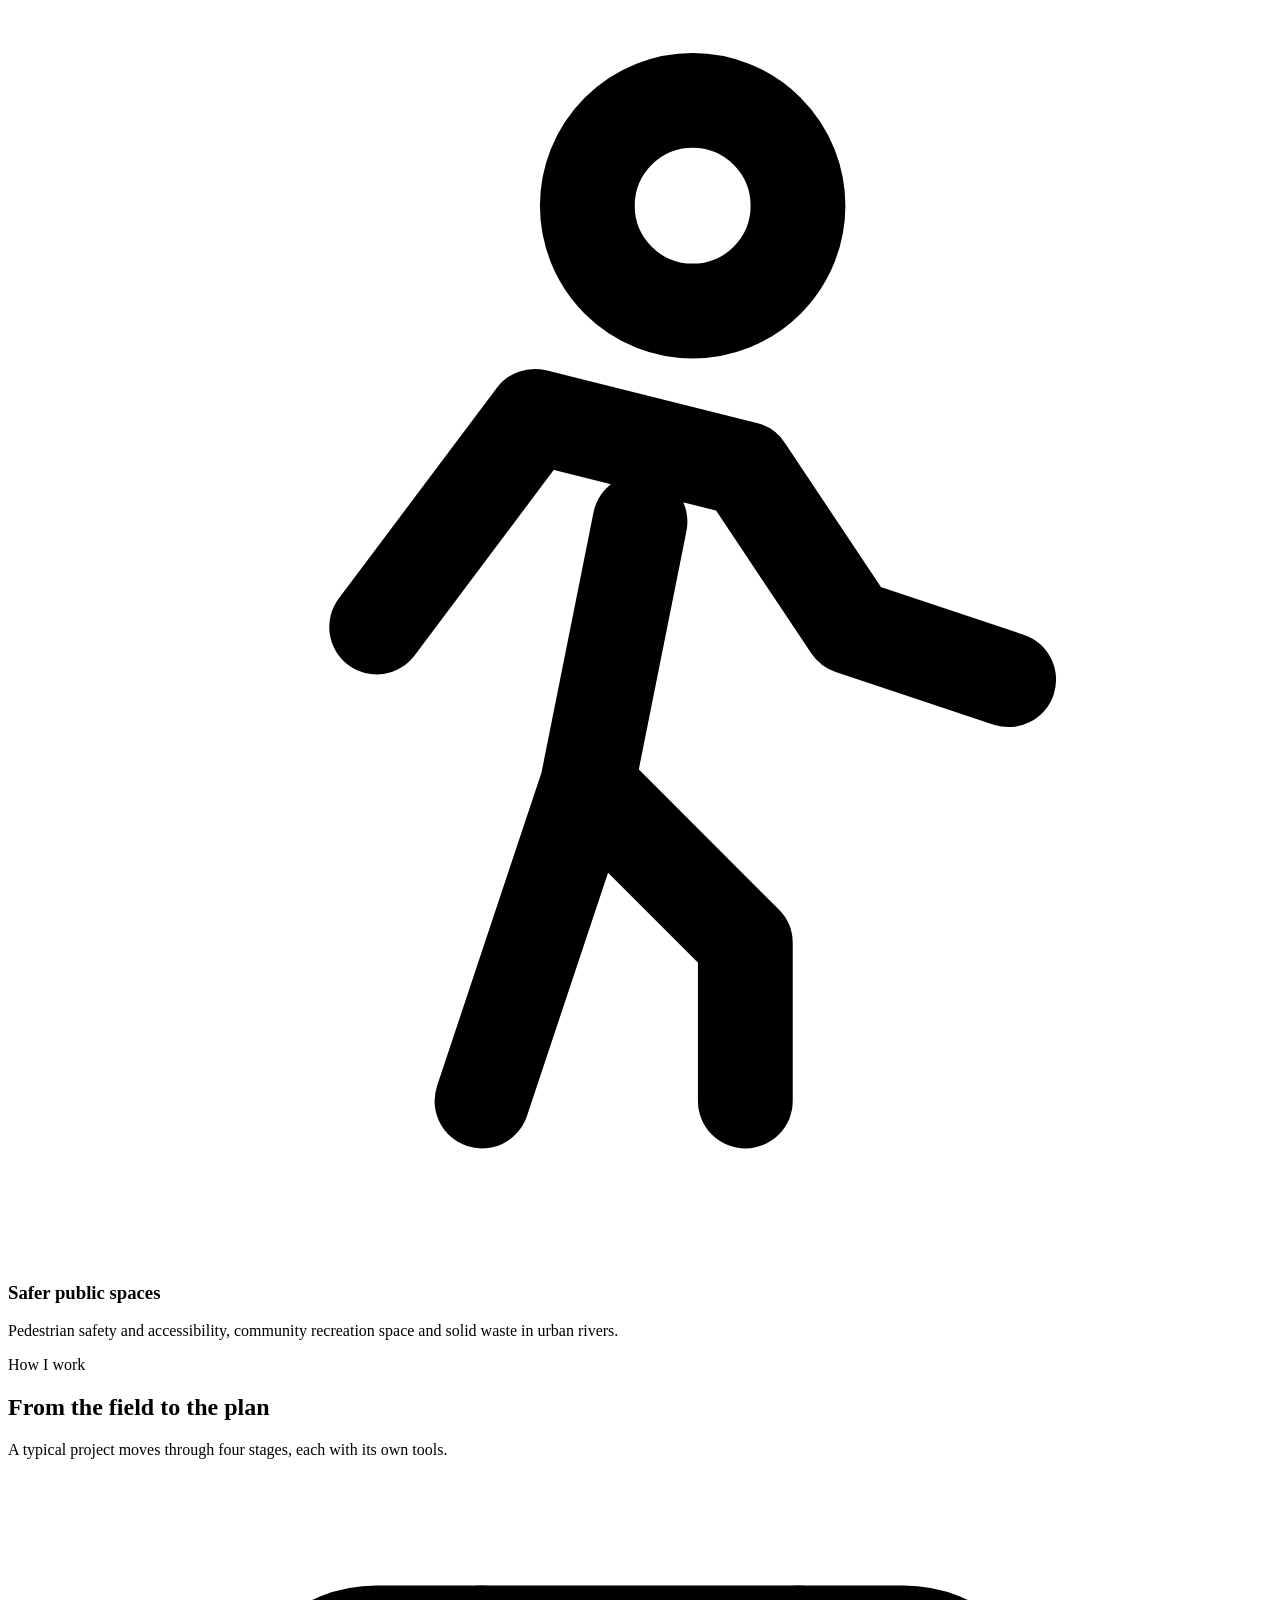
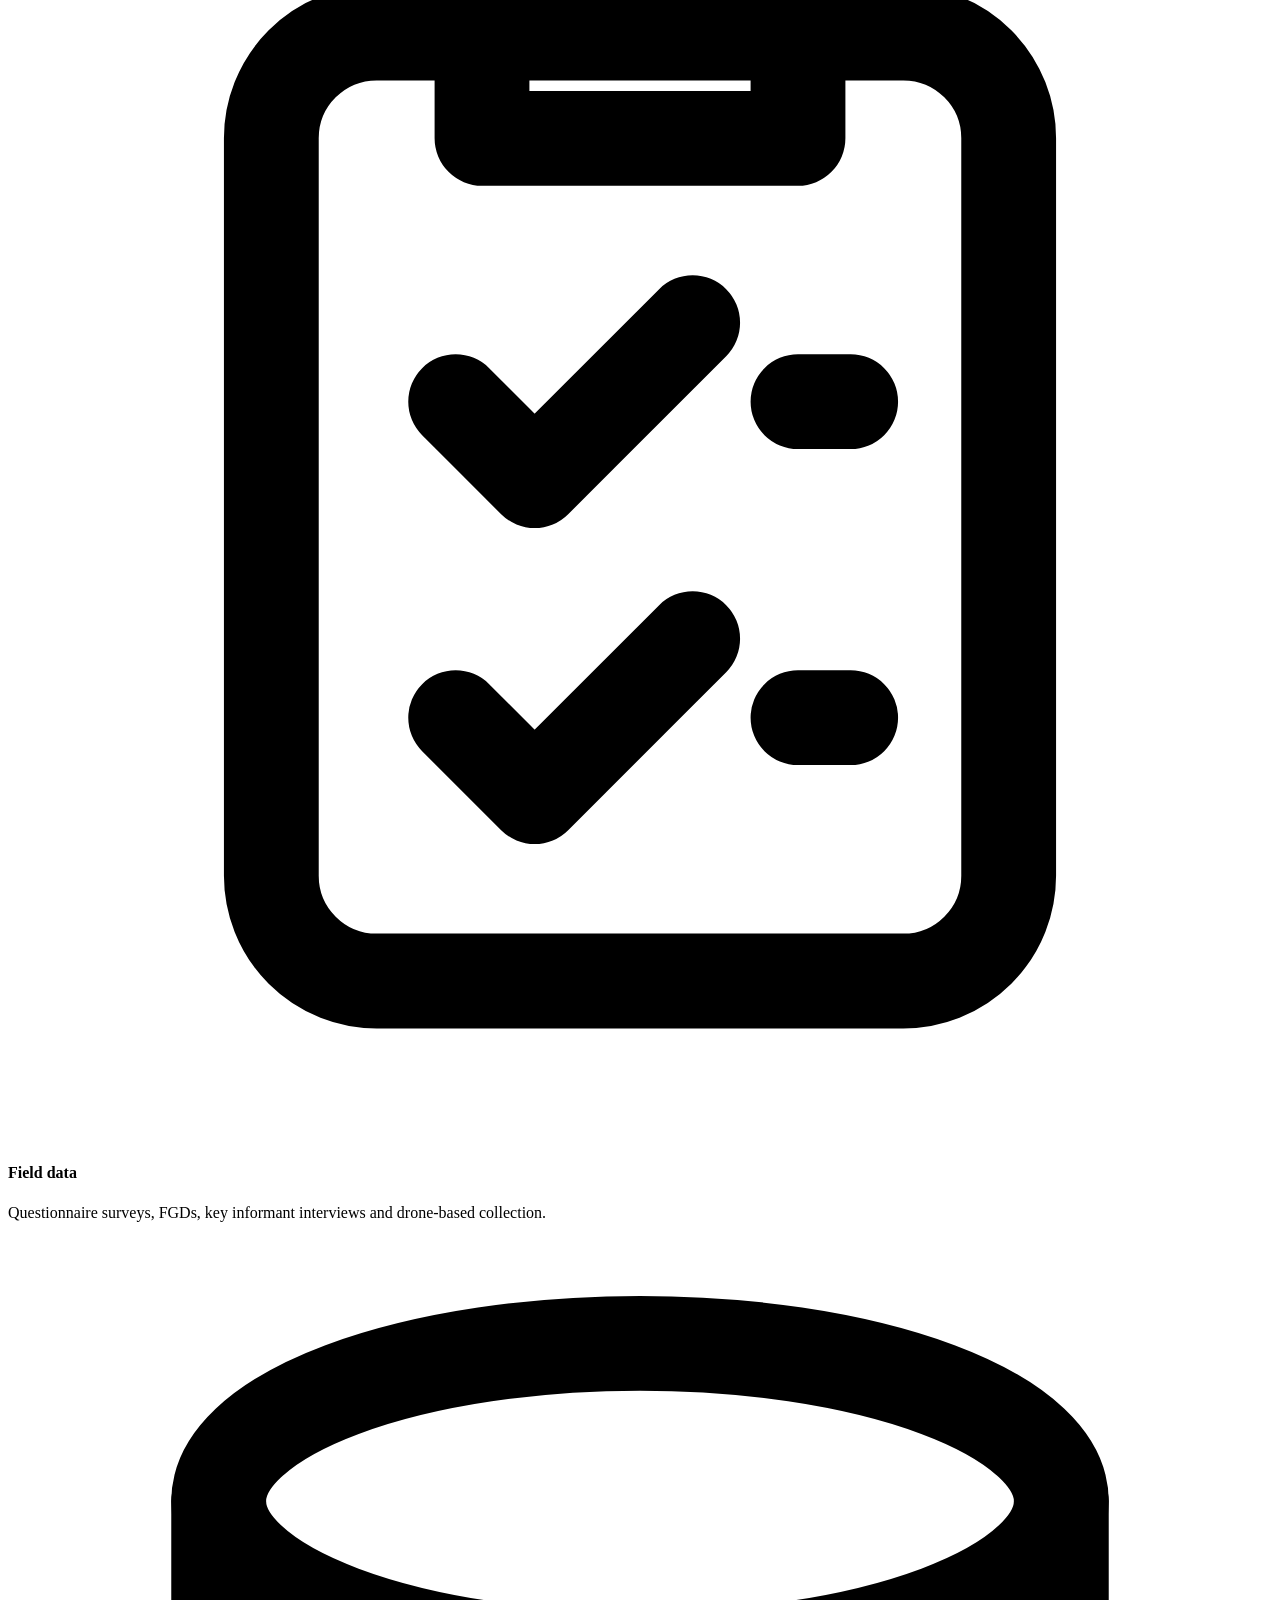
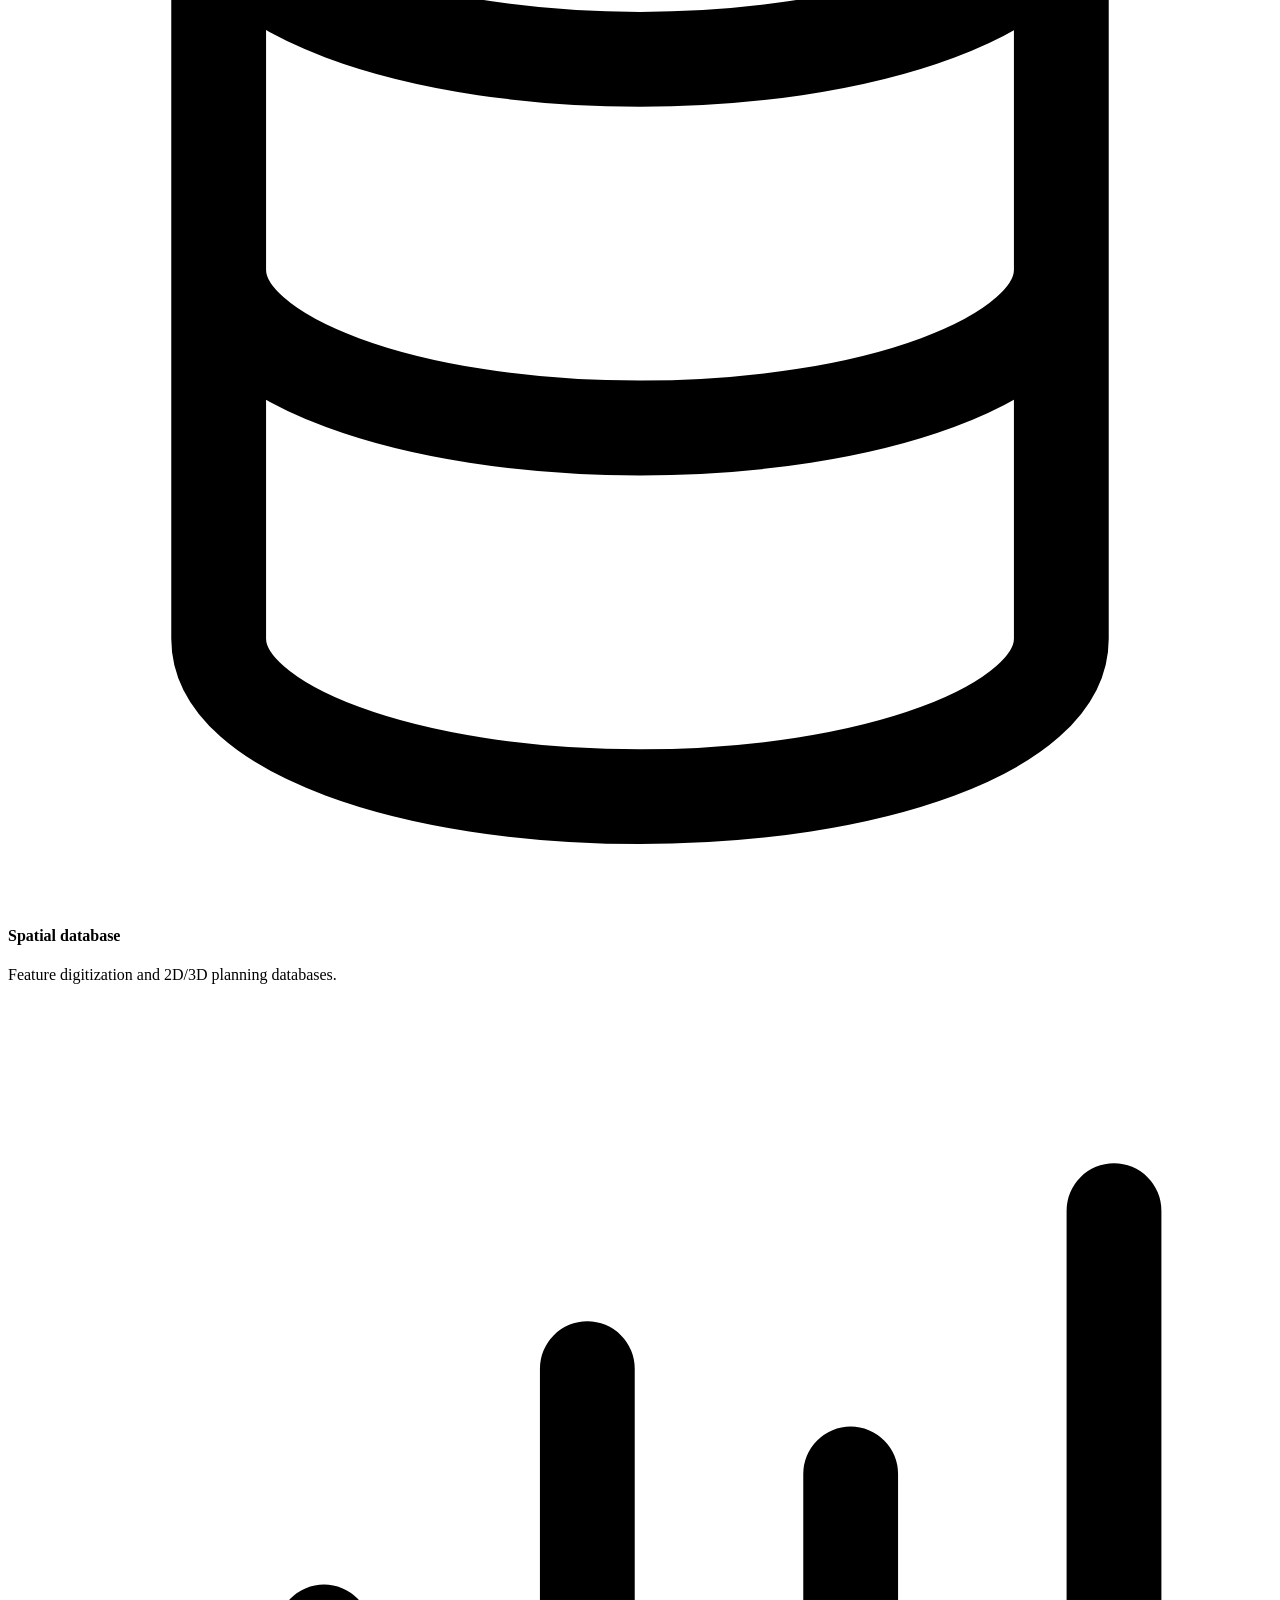
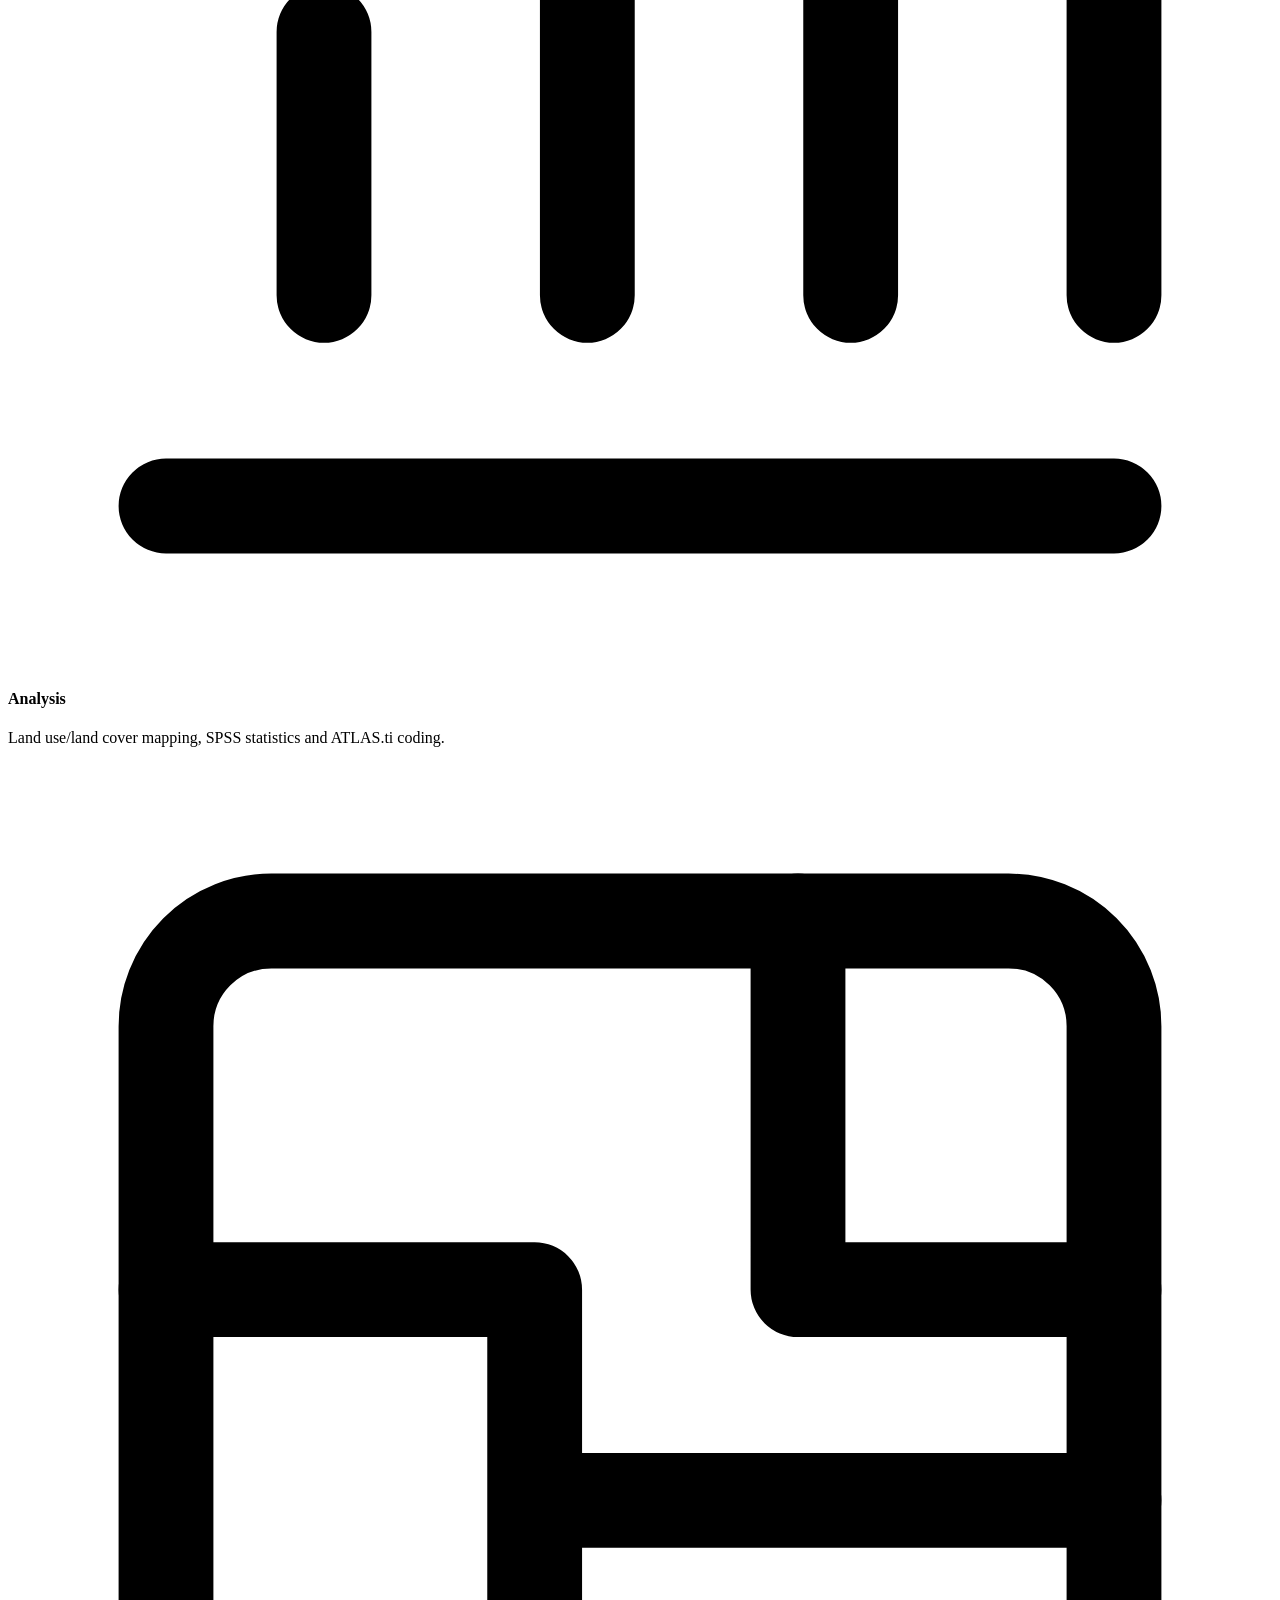
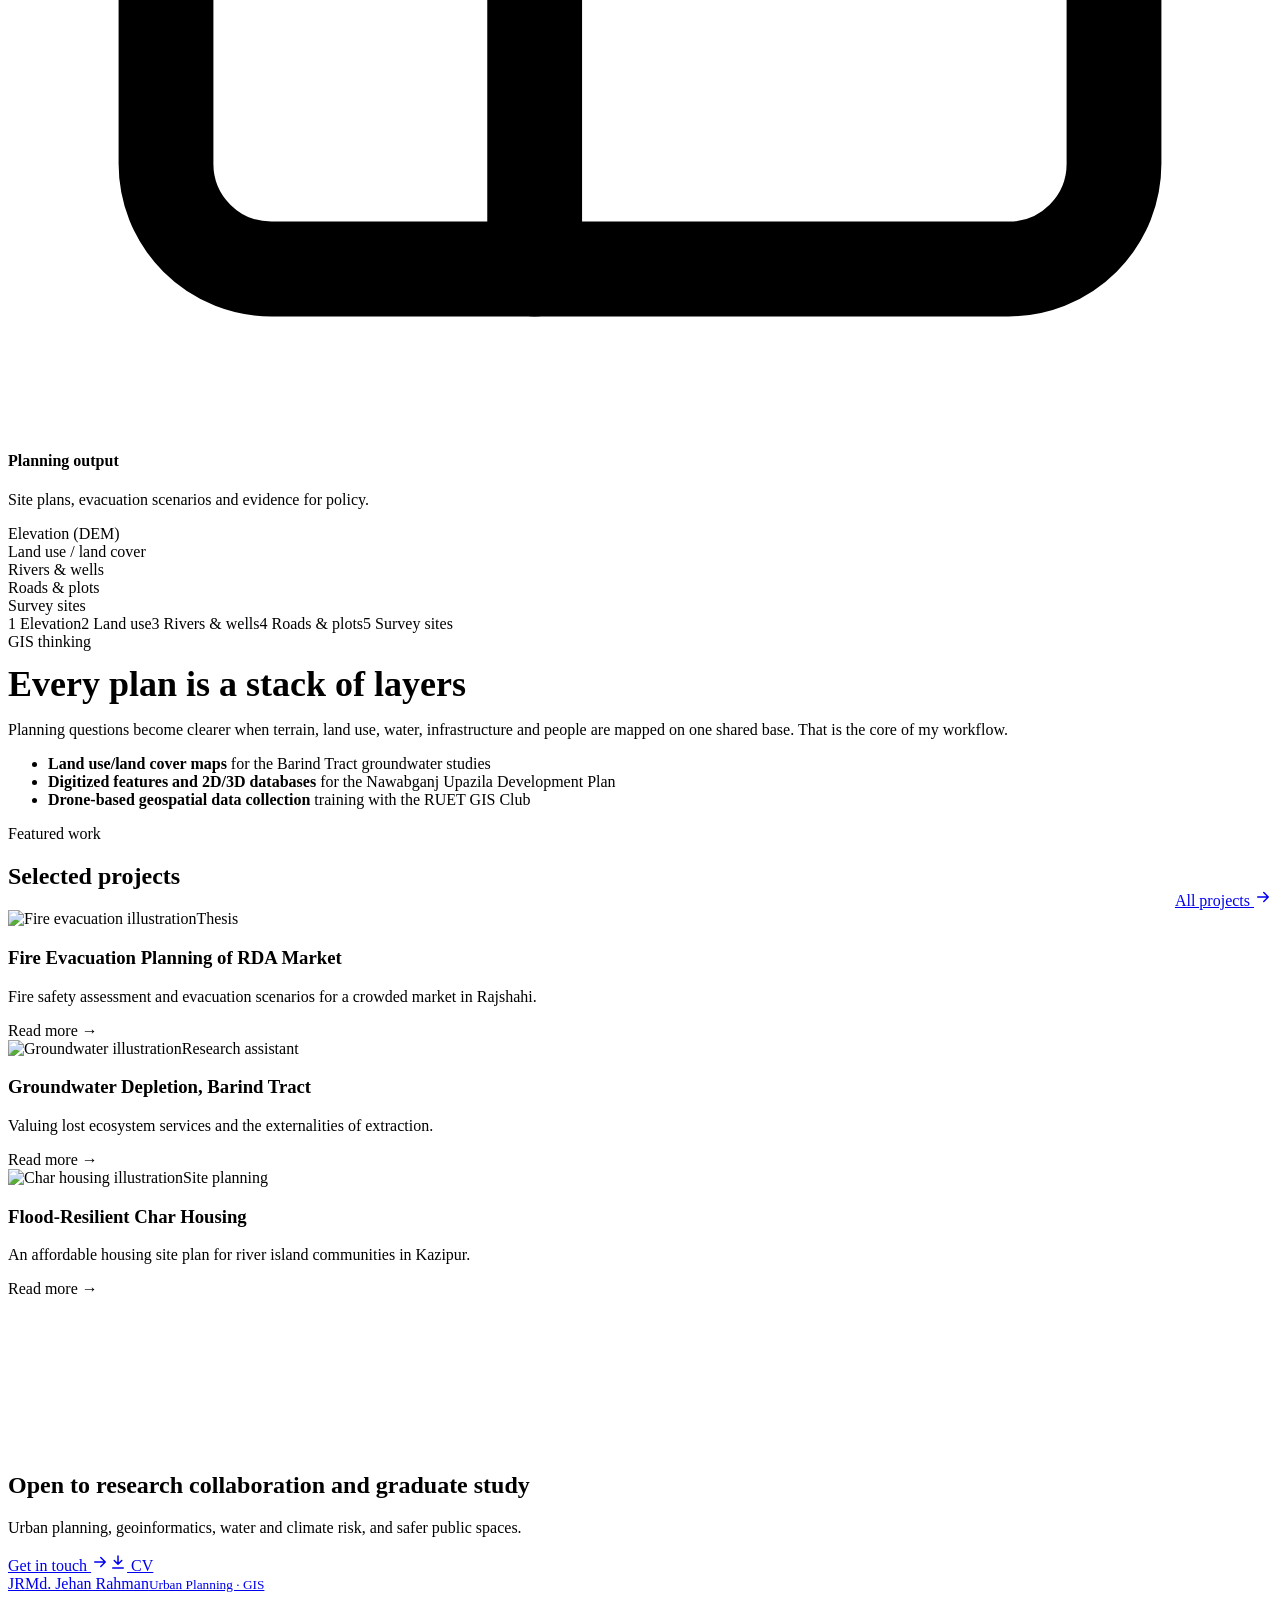
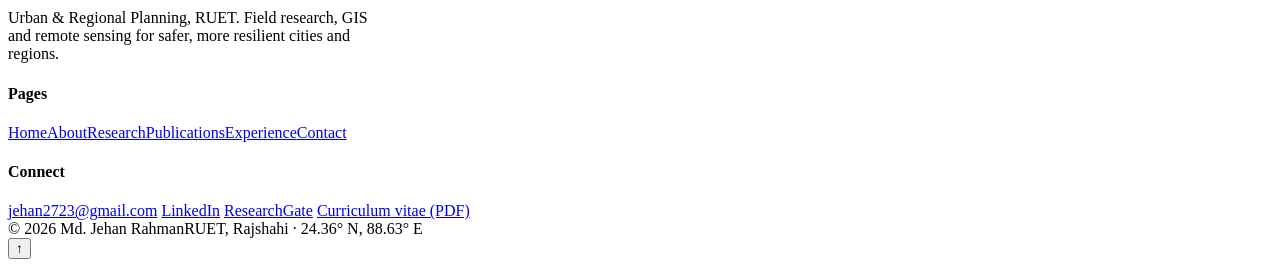
==== commit f8456191: "Add files via upload" ====
--- a/index.html
+++ b/index.html
@@ -1,703 +1,121 @@
 <!DOCTYPE html>
 <html lang="en">
 <head>
-<meta charset="UTF-8">
-<meta name="viewport" content="width=device-width, initial-scale=1.0, viewport-fit=cover">
-<title>Md. Jehan Rahman | Portfolio</title>
-<meta name="description" content="Portfolio of Md. Jehan Rahman, Urban & Regional Planning, RUET, Bangladesh. GIS and remote sensing, groundwater, flood resilience and fire safety.">
-<link rel="icon" href="images/photo.jpg">
-<link rel="preconnect" href="https://fonts.googleapis.com">
-<link rel="preconnect" href="https://fonts.gstatic.com" crossorigin>
-<link href="https://fonts.googleapis.com/css2?family=EB+Garamond:ital,wght@0,400;0,500;0,600;1,400&family=Playfair+Display:ital,wght@0,500;0,700;1,500&display=swap" rel="stylesheet">
-<style>
-  :root{
-    --bg:#ffffff; --cover:#1f2f4a; --cover2:#2d4266; --gold:#c9a24a; --cream:#f3e6c4;
-    --paper:#fffffd; --text:#111111; --blue:#1d4ed8; --red:#c62828; --green:#1e7a46;
-    --W:420px; --H:600px;
-  }
-  *{box-sizing:border-box;margin:0;padding:0}
-  html,body{height:100%;overflow-x:hidden}
-  body{background:var(--bg);color:var(--text);font-family:"EB Garamond",Garamond,Georgia,serif;overflow:hidden;
-    display:flex;align-items:center;justify-content:center;-webkit-tap-highlight-color:transparent}
+<meta charset="utf-8">
+<meta name="viewport" content="width=device-width, initial-scale=1">
+<title>Md. Jehan Rahman | Urban Planning & GIS</title>
+<meta name="description" content="Portfolio of Md. Jehan Rahman, Urban & Regional Planning student at RUET working with GIS, remote sensing and field research.">
+<meta property="og:title" content="Md. Jehan Rahman | Urban Planning & GIS">
+<meta property="og:description" content="Portfolio of Md. Jehan Rahman, Urban & Regional Planning student at RUET working with GIS, remote sensing and field research.">
+<meta property="og:image" content="assets/img/photo.jpg">
+<meta name="theme-color" content="#0b1626">
+<link rel="icon" href="data:image/svg+xml,%3Csvg xmlns='http://www.w3.org/2000/svg' viewBox='0 0 64 64'%3E%3Crect width='64' height='64' rx='14' fill='%230b1626'/%3E%3Cpath d='M12 44 26 26l9 11 6-7 11 14z' fill='%2314a094'/%3E%3Ccircle cx='44' cy='20' r='5' fill='%23e0b65a'/%3E%3C/svg%3E">
+<link rel="preconnect" href="https://fonts.googleapis.com"><link rel="preconnect" href="https://fonts.gstatic.com" crossorigin>
+<link href="https://fonts.googleapis.com/css2?family=Inter:wght@400;500;600;700&family=Space+Grotesk:wght@500;600;700&display=swap" rel="stylesheet">
+<link rel="stylesheet" href="assets/css/style.css">
+</head>
+<body data-page="home">
+<div class="progress"></div>
+<header class="site-head">
+  <div class="wrap">
+    <a class="brand" href="index.html"><span class="mk">JR</span><span>Md. Jehan Rahman<small>Urban Planning · GIS</small></span></a>
+    <button class="menu-btn" aria-label="Open menu" aria-expanded="false"><span></span><span></span><span></span></button>
+    <nav class="nav" aria-label="Main"><a href="index.html" data-p="home">Home</a><a href="about.html" data-p="about">About</a><a href="research.html" data-p="research">Research</a><a href="publications.html" data-p="publications">Publications</a><a href="experience.html" data-p="experience">Experience</a><a href="contact.html" data-p="contact">Contact</a><a class="cv" href="cv.pdf" target="_blank" rel="noopener">Download CV</a></nav>
+  </div>
+</header>
 
-  /* ================= desktop layout ================= */
-  .layout{display:flex;align-items:center;gap:48px}
-  .vbox{position:relative}
-  .viewport{position:absolute;left:0;top:0;width:calc(var(--W) * 2);height:calc(var(--H) + 40px);transform-origin:top left;
-    transition:transform .9s cubic-bezier(.55,.05,.3,1)}
-  .scene{position:absolute;left:0;top:20px;width:calc(var(--W) * 2);height:var(--H);perspective:2200px;-webkit-perspective:2200px}
+<section class="hero">
+  <canvas class="terrain" aria-label="Interactive 3D terrain model. Drag to rotate."></canvas>
+  <div class="wrap">
+    <span class="eyebrow">Urban &amp; Regional Planning · GIS &amp; Remote Sensing</span>
+    <h1>Md. Jehan <span>Rahman</span></h1>
+    <p class="lead">Final-year planning student at RUET, Bangladesh. I combine field research with GIS and remote sensing to study how cities and regions manage risk: groundwater, floods, fire and everyday safety.</p>
+    <div class="btns"><a class="btn pri" href="research.html">Explore research <svg viewBox="0 0 24 24" fill="none" stroke="currentColor" stroke-width="2" stroke-linecap="round" stroke-linejoin="round" width="18" height="18"><path d="M5 12h14M13 6l6 6-6 6"/></svg></a><a class="btn ghost" href="cv.pdf" target="_blank" rel="noopener"><svg viewBox="0 0 24 24" fill="none" stroke="currentColor" stroke-width="2" stroke-linecap="round" stroke-linejoin="round" width="18" height="18"><path d="M12 4v11M7 10l5 5 5-5M5 20h14"/></svg> Download CV</a></div>
+  </div>
+  <div class="legend mono">Elevation (illustrative)<div class="bar"></div><div class="ends"><span>low</span><span>high</span></div></div>
+  <div class="hint3d mono">⟲ drag the terrain to rotate</div>
+  <div class="hud mono">RAJSHAHI, BANGLADESH<br><b>24.37° N · 88.60° E</b><br>WGS 84 <span class="scale"></span></div>
+</section>
 
-  /* intro closed book */
-  .intro{position:absolute;left:calc(var(--W) / 2);top:0;width:var(--W);height:var(--H);perspective:1600px;-webkit-perspective:1600px;z-index:50}
-  .cb{position:relative;width:100%;height:100%;transform-style:preserve-3d;-webkit-transform-style:preserve-3d;transform:rotateY(-180deg) rotateX(8deg) scale(.82)}
-  .cb.spin{animation:spin 2.4s cubic-bezier(.45,.05,.25,1) forwards;-webkit-animation:spin 2.4s cubic-bezier(.45,.05,.25,1) forwards}
-  @keyframes spin{
-    0%{transform:rotateY(-180deg) rotateX(8deg) scale(.82)}
-    25%{transform:rotateY(-180deg) rotateX(8deg) scale(.86)}
-    100%{transform:rotateY(0deg) rotateX(0deg) scale(1)}
-  }
-  .cb > div{position:absolute;top:0;height:100%;backface-visibility:hidden;-webkit-backface-visibility:hidden}
-  .cb-front,.cb-back{left:0;width:100%}
-  .cb-front{transform:translateZ(14px)}
-  .cb-back{transform:rotateY(180deg) translateZ(14px)}
-  .cb-spine{left:-14px;width:28px;transform:rotateY(-90deg);background:linear-gradient(90deg,#141f33,#1f2f4a 40%,#2d4266 60%,#1f2f4a)}
-  .cb-edge{left:calc(var(--W) - 14px);width:28px;transform:rotateY(90deg);background:repeating-linear-gradient(90deg,#fff 0 2px,#e6e3dc 2px 3px)}
-  .intro.gone{display:none}
+<div class="stats"><div class="wrap"><div class="grid rv">
+  <div class="stat"><div class="num" data-count="3.73">3.73</div><div class="lbl">CGPA out of 4.00</div></div>
+  <div class="stat"><div class="num" data-count="1">1</div><div class="lbl">Peer-reviewed journal article</div></div>
+  <div class="stat"><div class="num" data-count="5">5</div><div class="lbl">Conference papers submitted, ICIURP 2027</div></div>
+  <div class="stat"><div class="num" data-count="2">2</div><div class="lbl">Research assistantships</div></div>
+</div></div></div>
 
-  /* book */
-  .book{position:absolute;inset:0;transition:transform 1s cubic-bezier(.6,.1,.25,1);visibility:hidden}
-  .book.show{visibility:visible}
-  .book.closed{transform:translateX(calc(var(--W) / -2))}
-  .book.end{transform:translateX(calc(var(--W) / 2))}
-  .sheet{position:absolute;left:var(--W);top:0;width:var(--W);height:var(--H);transform-origin:left center;
-    transform-style:preserve-3d;-webkit-transform-style:preserve-3d;transition:transform 1s cubic-bezier(.55,.05,.3,1)}
-  .sheet.flipped{transform:rotateY(-180deg)}
-  .face{position:absolute;inset:0;backface-visibility:hidden;-webkit-backface-visibility:hidden;overflow:hidden;background:var(--paper)}
-  .face.front{border-radius:0 5px 5px 0;box-shadow:inset 18px 0 22px -20px rgba(0,0,0,.2) }
-  .face.back{transform:rotateY(180deg);border-radius:5px 0 0 5px;box-shadow:inset -18px 0 22px -20px rgba(0,0,0,.2) }
-  .board{position:absolute;top:-14px;height:calc(var(--H) + 28px);width:calc(var(--W) + 14px);background:var(--cover);
-    border:1.5px solid var(--cover2);opacity:0;transition:opacity .4s}
-  .board.l{left:-14px;border-radius:10px 2px 2px 10px}
-  .board.r{left:var(--W);border-radius:2px 10px 10px 2px}
-  .spine-line{position:absolute;left:calc(var(--W) - 3px);top:-14px;width:6px;height:calc(var(--H) + 28px);background:linear-gradient(90deg,#16233a,var(--gold),#16233a);opacity:0;transition:opacity .4s}
-  .stack-r{position:absolute;left:calc(var(--W) * 2 - 2px);top:4px;width:6px;height:calc(var(--H) - 8px);background:repeating-linear-gradient(90deg,#fff 0 1px,#e2ded6 1px 2px);border-radius:0 3px 3px 0;opacity:0;transition:opacity .4s}
-  .stack-l{position:absolute;left:-4px;top:4px;width:6px;height:calc(var(--H) - 8px);background:repeating-linear-gradient(90deg,#e2ded6 0 1px,#fff 1px 2px);border-radius:3px 0 0 3px;opacity:0;transition:opacity .4s}
-  .book.open .board,.book.open .spine-line,.book.open .stack-r,.book.open .stack-l{opacity:1}
-  /* opening the cover: the left (inside) board appears only once the cover has turned over */
-  .book.open .board.l,.book.open .spine-line,.book.open .stack-l{transition:opacity .25s .5s}
+<section class="blk"><div class="wrap">
+  <div class="sec-head rv"><span class="kicker">Research themes</span><h2>Where planning meets spatial data</h2><p>Four connected questions run through my studio work, field research and papers.</p></div>
+  <div class="grid g4">
+    <div class="card rv"><div class="ico"><svg viewBox="0 0 24 24" fill="none" stroke="currentColor" stroke-width="1.8" stroke-linecap="round" stroke-linejoin="round"><path d="M12 3s7 7.6 7 12a7 7 0 0 1-14 0c0-4.4 7-12 7-12z"/><path d="M9 15a3 3 0 0 0 3 3"/></svg></div><h3>Groundwater &amp; ecosystems</h3><p>Valuing ecosystem services lost to groundwater depletion in the Barind Tract, and the costs of extraction.</p></div>
+    <div class="card rv d1"><div class="ico"><svg viewBox="0 0 24 24" fill="none" stroke="currentColor" stroke-width="1.8" stroke-linecap="round" stroke-linejoin="round"><path d="M3 10l9-6 9 6"/><path d="M5 9v5h14V9"/><path d="M2 18c2 0 2-1.5 4-1.5S8 18 10 18s2-1.5 4-1.5 2 1.5 4 1.5 2-1.5 4-1.5"/></svg></div><h3>Flood resilience</h3><p>Affordable, flood-resilient housing site plans for char (river island) communities in Kazipur, Sirajganj.</p></div>
+    <div class="card rv d2"><div class="ico"><svg viewBox="0 0 24 24" fill="none" stroke="currentColor" stroke-width="1.8" stroke-linecap="round" stroke-linejoin="round"><path d="M12 3c1 4 5 5.5 5 10a5 5 0 0 1-10 0c0-2.5 1.5-4 2.5-5 .3 1.6 1 2.6 2 3 0-3-.5-5.5.5-8z"/></svg></div><h3>Fire safety</h3><p>Fire safety and evacuation planning for crowded commercial buildings, starting with RDA Market, Rajshahi.</p></div>
+    <div class="card rv d3"><div class="ico"><svg viewBox="0 0 24 24" fill="none" stroke="currentColor" stroke-width="1.8" stroke-linecap="round" stroke-linejoin="round"><circle cx="13" cy="4" r="2"/><path d="m9 21 2-6 3 3v3M7 12l3-4 4 1 2 3 3 1M11 15l1-5"/></svg></div><h3>Safer public spaces</h3><p>Pedestrian safety and accessibility, community recreation space and solid waste in urban rivers.</p></div>
+  </div>
+</div></section>
 
-  /* ================= formal page typography (small, black) ================= */
-  .page{position:absolute;inset:0;padding:62px 50px 56px;cursor:pointer;color:var(--text)}
-  .front .page{padding-left:54px}
-  .back .page{padding-right:54px}
-  .runhead{position:absolute;top:28px;left:0;right:0;text-align:center;font-size:9px;letter-spacing:2.2px;text-transform:uppercase;color:#555}
-  .pno{position:absolute;bottom:24px;left:0;right:0;text-align:center;font-size:10.5px;color:#222}
-  .chap{font-size:9px;letter-spacing:2.8px;text-transform:uppercase;margin-bottom:5px}
-  h2{font-weight:500;font-size:22px;line-height:1.15}
-  .rule{width:28px;height:1px;background:#111;margin:11px 0 15px}
-  h4{font-size:8.8px;letter-spacing:2.4px;text-transform:uppercase;font-weight:600;margin:0 0 7px}
-  h3{font-size:12.6px;font-weight:600;line-height:1.3}
-  p,li,dd,dt{font-size:11.8px;line-height:1.5}
-  p.j{text-align:justify;hyphens:auto;-webkit-hyphens:auto}
-  p + p.j{text-indent:1.4em}
-  .meta{font-style:italic;font-size:11.2px;margin:1px 0 3px}
-  .entry{margin-bottom:12px}
-  .entry ul{margin:3px 0 0 16px}
-  .entry li{font-size:11.4px;line-height:1.45}
-  dl.glance{display:grid;grid-template-columns:64px 1fr;gap:0 10px;margin-bottom:10px}
-  dl.glance dt{font-style:italic}
-  ol.refs{list-style:none;counter-reset:r}
-  ol.refs li{counter-increment:r;position:relative;padding-left:22px;margin-bottom:7px;font-size:11.2px;line-height:1.42}
-  ol.refs li::before{content:"[" counter(r) "]";position:absolute;left:0;top:0}
-  .status{font-style:italic;color:#444}
-  .page a{color:var(--text);text-decoration:underline;text-underline-offset:2px}
-  .fig{display:grid;grid-template-columns:92px 1fr;gap:12px;margin-bottom:15px;align-items:start}
-  .fig img{width:92px;height:62px;object-fit:cover;display:block;filter:saturate(.9)}
-  .fig h3{font-size:12.4px}
-  .fig p{font-size:11.2px;line-height:1.42}
-  .fig .k{font-size:8.6px;letter-spacing:1.8px;text-transform:uppercase}
-  .runin{margin-bottom:7px}
-  .runin b{font-weight:600}
-  .copy{background:none;border:none;font:inherit;font-size:11px;text-decoration:underline;cursor:pointer;color:#111;padding:0}
-  .end{position:absolute;inset:0;display:flex;align-items:center;justify-content:center;font-style:italic;font-size:19px;letter-spacing:.5px}
+<section class="blk dark"><div class="wrap">
+  <div class="sec-head rv"><span class="kicker" style="color:var(--cyan)">How I work</span><h2>From the field to the plan</h2><p>A typical project moves through four stages, each with its own tools.</p></div>
+  <div class="flow">
+    <div class="step rv"><div class="dot"><svg viewBox="0 0 24 24" fill="none" stroke="currentColor" stroke-width="1.8" stroke-linecap="round" stroke-linejoin="round"><rect x="5" y="3" width="14" height="18" rx="2"/><path d="M9 3v2h6V3M8.5 10l1.5 1.5L13 8.5M8.5 16l1.5 1.5L13 14.5M15 10h1M15 16h1"/></svg></div><h4>Field data</h4><p>Questionnaire surveys, FGDs, key informant interviews and drone-based collection.</p></div>
+    <div class="step rv d1"><div class="dot"><svg viewBox="0 0 24 24" fill="none" stroke="currentColor" stroke-width="1.8" stroke-linecap="round" stroke-linejoin="round"><ellipse cx="12" cy="5" rx="8" ry="3"/><path d="M4 5v14c0 1.7 3.6 3 8 3s8-1.3 8-3V5M4 12c0 1.7 3.6 3 8 3s8-1.3 8-3"/></svg></div><h4>Spatial database</h4><p>Feature digitization and 2D/3D planning databases.</p></div>
+    <div class="step rv d2"><div class="dot"><svg viewBox="0 0 24 24" fill="none" stroke="currentColor" stroke-width="1.8" stroke-linecap="round" stroke-linejoin="round"><path d="M3 21h18M6 17v-5M11 17V7M16 17v-8M21 17V4"/></svg></div><h4>Analysis</h4><p>Land use/land cover mapping, SPSS statistics and ATLAS.ti coding.</p></div>
+    <div class="step rv d3"><div class="dot"><svg viewBox="0 0 24 24" fill="none" stroke="currentColor" stroke-width="1.8" stroke-linecap="round" stroke-linejoin="round"><rect x="3" y="3" width="18" height="18" rx="2"/><path d="M3 10h7v11M10 14h11M15 3v7h6"/></svg></div><h4>Planning output</h4><p>Site plans, evacuation scenarios and evidence for policy.</p></div>
+  </div>
+</div></section>
 
-  /* covers */
-  .cover{background:var(--cover) !important;cursor:pointer}
-  .cover .frame{position:absolute;inset:18px;border:1.5px solid var(--gold);border-radius:4px}
-  .cover .frame::after{content:"";position:absolute;inset:6px;border:.5px solid rgba(201,162,74,.45);border-radius:2px}
-  .cover .inner{position:absolute;inset:0;display:flex;flex-direction:column;align-items:center;justify-content:center;text-align:center;padding:40px}
-  .cover .ph{width:184px;height:184px;border-radius:50%;overflow:hidden;border:5px solid var(--cream);box-shadow:0 0 0 2px var(--gold),0 12px 28px rgba(0,0,0,.35);margin-bottom:30px}
-  .cover .ph img{width:100%;height:100%;object-fit:cover}
-  .cover h1{font-family:"Playfair Display",Georgia,serif;color:var(--cream);font-size:27px;line-height:1.1;font-weight:500;white-space:nowrap;letter-spacing:1.2px}
-  .cover .backline{font-family:"Playfair Display",Georgia,serif;font-style:italic;color:var(--cream);font-size:28px;letter-spacing:1px}
+<section class="blk alt"><div class="wrap split">
+  <div class="layers rv" role="img" aria-label="Five GIS layers stacked: elevation, land use, rivers and wells, roads and plots, survey sites"><div class="stack">
+    <div class="ly l-dem"><span>Elevation (DEM)</span></div>
+    <div class="ly l-lulc"><span>Land use / land cover</span></div>
+    <div class="ly l-water"><span>Rivers &amp; wells</span></div>
+    <div class="ly l-roads"><span>Roads &amp; plots</span></div>
+    <div class="ly l-sites"><span>Survey sites</span></div>
+  </div>
+  <div class="lylegend"><span><i style="background:linear-gradient(135deg,#1d5b8f,#7cb26a,#b98a5a)"></i>1 Elevation</span><span><i style="background:#e6c35c"></i>2 Land use</span><span><i style="background:#2f7fc1"></i>3 Rivers &amp; wells</span><span><i style="background:#555"></i>4 Roads &amp; plots</span><span><i style="background:#d6453d"></i>5 Survey sites</span></div></div>
+  <div class="rv">
+    <span class="kicker">GIS thinking</span><h2 style="font-size:clamp(26px,3vw,36px);margin:12px 0">Every plan is a stack of layers</h2>
+    <p style="color:var(--muted)">Planning questions become clearer when terrain, land use, water, infrastructure and people are mapped on one shared base. That is the core of my workflow.</p>
+    <ul class="checks">
+      <li><b>Land use/land cover maps</b> for the Barind Tract groundwater studies</li>
+      <li><b>Digitized features and 2D/3D databases</b> for the Nawabganj Upazila Development Plan</li>
+      <li><b>Drone-based geospatial data collection</b> training with the RUET GIS Club</li>
+    </ul>
+  </div>
+</div></section>
 
-  /* pop-in helper */
-  .pop{opacity:0;transform:translateY(16px) scale(.96);transition:opacity .55s ease, transform .55s cubic-bezier(.3,1.5,.5,1)}
-  .pop.in{opacity:1;transform:none}
+<section class="blk"><div class="wrap">
+  <div class="sec-head rv" style="display:flex;justify-content:space-between;align-items:flex-end;max-width:none;gap:20px;flex-wrap:wrap"><div style="max-width:620px"><span class="kicker">Featured work</span><h2>Selected projects</h2></div><a class="btn line" href="research.html">All projects <svg viewBox="0 0 24 24" fill="none" stroke="currentColor" stroke-width="2" stroke-linecap="round" stroke-linejoin="round" width="18" height="18"><path d="M5 12h14M13 6l6 6-6 6"/></svg></a></div>
+  <div class="grid g3">
+    <a class="card proj rv" href="research.html" style="color:inherit;text-decoration:none"><div class="thumb"><img src="assets/img/fire-evacuation.svg" alt="Fire evacuation illustration" loading="lazy"><span class="badge">Thesis</span></div><div class="body"><h3>Fire Evacuation Planning of RDA Market</h3><p>Fire safety assessment and evacuation scenarios for a crowded market in Rajshahi.</p><span class="more">Read more →</span></div></a>
+    <a class="card proj rv d1" href="research.html" style="color:inherit;text-decoration:none"><div class="thumb"><img src="assets/img/groundwater.svg" alt="Groundwater illustration" loading="lazy"><span class="badge">Research assistant</span></div><div class="body"><h3>Groundwater Depletion, Barind Tract</h3><p>Valuing lost ecosystem services and the externalities of extraction.</p><span class="more">Read more →</span></div></a>
+    <a class="card proj rv d2" href="research.html" style="color:inherit;text-decoration:none"><div class="thumb"><img src="assets/img/char-housing.svg" alt="Char housing illustration" loading="lazy"><span class="badge">Site planning</span></div><div class="body"><h3>Flood-Resilient Char Housing</h3><p>An affordable housing site plan for river island communities in Kazipur.</p><span class="more">Read more →</span></div></a>
+  </div>
+</div></section>
+<section class="blk"><div class="wrap"><div class="cta rv"><canvas class="contours" data-seed="21" aria-hidden="true"></canvas>
+  <div><h2>Open to research collaboration and graduate study</h2><p>Urban planning, geoinformatics, water and climate risk, and safer public spaces.</p></div>
+  <div class="btns" style="margin:0"><a class="btn pri" href="contact.html">Get in touch <svg viewBox="0 0 24 24" fill="none" stroke="currentColor" stroke-width="2" stroke-linecap="round" stroke-linejoin="round" width="18" height="18"><path d="M5 12h14M13 6l6 6-6 6"/></svg></a><a class="btn ghost" href="cv.pdf" target="_blank" rel="noopener"><svg viewBox="0 0 24 24" fill="none" stroke="currentColor" stroke-width="2" stroke-linecap="round" stroke-linejoin="round" width="18" height="18"><path d="M12 4v11M7 10l5 5 5-5M5 20h14"/></svg> CV</a></div>
+</div></div></section>
 
-  /* desktop contents panel */
-  .panel{position:relative}
-  .cvtab{position:absolute;top:-56px;left:0;right:0;justify-content:center;height:42px;padding:0 18px;display:flex;align-items:center;gap:7px;
-    background:var(--blue);color:#fff;text-decoration:none;font-family:"Playfair Display",Georgia,serif;font-size:13.5px;letter-spacing:.4px;
-    border-radius:10px;box-shadow:none}
-  .cvtab.in:hover{transform:translateY(-3px)}
-  .toc{width:280px;background:#fff;border:1px solid #dde3ec;border-radius:14px;padding:22px 20px 16px;box-shadow:none}
-  .toc .t1,.drawer .t1{font-size:11px;letter-spacing:3px;text-transform:uppercase;color:#b0843a}
-  .toc .t2,.drawer .t2{font-family:"Playfair Display",Georgia,serif;font-size:24px;color:var(--cover);font-weight:700;margin:2px 0 12px}
-  .clist{list-style:none;counter-reset:c}
-  .clist li{counter-increment:c}
-  .clist button{width:100%;display:flex;align-items:baseline;gap:10px;background:none;border:none;cursor:pointer;text-align:left;
-    font-family:inherit;font-size:15.5px;color:#26313f;padding:8px 10px;border-radius:8px;transition:background .25s, padding .25s}
-  .clist button::before{content:counter(c,decimal-leading-zero);font-size:12px;color:#b0843a;letter-spacing:1px;min-width:18px}
-  .clist button .pg{margin-left:auto;font-size:12.5px;color:#8a94a3;white-space:nowrap}
-  .clist button:hover{background:#f1f4f9;padding-left:14px}
-  .clist button.active{background:var(--cover);color:#fff;padding-left:14px}
-  .clist button.active::before,.clist button.active .pg{color:var(--gold)}
-  .toc .foot{display:flex;justify-content:space-between;align-items:center;border-top:1px solid #dde3ec;margin-top:12px;padding-top:12px}
-  .toc .nav{width:34px;height:34px;border-radius:50%;border:1.5px solid #dde3ec;background:#fff;color:var(--cover);font-size:16px;cursor:pointer}
-  .toc .nav:hover{background:#f1f4f9}
-  .toc .nav:disabled{opacity:.35;cursor:default}
-  .toc .ind{font-size:13.5px;color:#5f6b7a;font-style:italic}
-
-  /* version tabs: current = white/black, other = red/white */
-  .vtabs{position:fixed;right:28px;bottom:22px;display:flex;gap:14px;z-index:100;align-items:center}
-  .vtab{display:flex;align-items:center;height:38px;padding:0 18px;text-decoration:none;white-space:nowrap;
-    font-family:"Playfair Display",Georgia,serif;font-size:13.5px;letter-spacing:.4px;border-radius:12px;
-    background:var(--red);color:#fff;border:1.5px solid var(--red);box-shadow:0 4px 0 #8e1c1c;transition:transform .25s, box-shadow .25s;gap:7px}
-  .vtab:not(.on):hover{transform:translateY(-2px);box-shadow:0 6px 0 #8e1c1c}
-  .vtab.on{background:var(--green);border-color:var(--green);cursor:default;transform:translateY(4px);box-shadow:inset 0 2px 5px rgba(0,0,0,.3)}
-  .vtab.on::before{content:"";width:7px;height:7px;border-radius:50%;background:#fff}
-  .vtabs.in .vtab.on{animation:press .7s .35s ease-out both}
-  @keyframes press{0%{transform:translateY(0);box-shadow:0 4px 0 #13502d}55%{transform:translateY(6px);box-shadow:inset 0 3px 6px rgba(0,0,0,.35)}100%{transform:translateY(4px);box-shadow:inset 0 2px 5px rgba(0,0,0,.3)}}
-
-  /* phone page-turn leaf */
-  .mturn{position:fixed;z-index:60;pointer-events:none;perspective:1600px;-webkit-perspective:1600px}
-  .mturn .leaf{position:absolute;inset:0;transform-origin:left center;-webkit-transform-origin:left center;
-    transform-style:preserve-3d;-webkit-transform-style:preserve-3d;transition:transform .8s cubic-bezier(.45,.05,.35,1);will-change:transform}
-  .mturn .leaf .fr{position:absolute;inset:0;overflow:hidden;backface-visibility:hidden;-webkit-backface-visibility:hidden;box-shadow:0 0 14px rgba(0,0,0,.12)}
-  .mturn .leaf .bk{position:absolute;inset:0;background:linear-gradient(90deg,#f1efe8,#fffffd 40%,#f6f4ee);transform:rotateY(180deg);backface-visibility:hidden;-webkit-backface-visibility:hidden}
-  .mturn .leaf .clip{position:absolute;left:0;top:0;transform-origin:0 0}
-  .mturn .leaf .clip .face{transform:none !important}
-  .mturn .leaf .shade{position:absolute;inset:0;background:linear-gradient(90deg,rgba(0,0,0,.18),rgba(0,0,0,0) 35%,rgba(0,0,0,.06));opacity:0;transition:opacity .85s}
-  .mturn .leaf.turning .shade{opacity:1}
-  body.noanim .sheet,body.noanim .book,body.noanim .viewport,body.noanim #viewport{transition:none !important}
-
-  /* mobile-only parts hidden on desktop */
-  .mbar,.drawer,.scrim,.hint{display:none}
-
-  /* ================= phone: reading-app layout ================= */
-  body.m{display:block}
-  body.m .layout{display:block}
-  body.m .panel{display:none}
-  body.m .vbox{position:fixed;left:50%;top:50%;transform:translate(-50%,-50%);overflow:hidden}
-  body.m .board,body.m .spine-line,body.m .stack-l,body.m .stack-r{display:none}
-  body.m .face.front,body.m .face.back{border-radius:3px;box-shadow:0 1px 10px rgba(0,0,0,.12)}
-  body.m .mbar{display:flex;position:fixed;left:0;right:0;top:0;height:52px;align-items:center;justify-content:space-between;padding:0 14px;z-index:120;
-    padding-top:env(safe-area-inset-top)}
-  body.m .burger{width:40px;height:40px;border:none;background:#fff;border-radius:10px;box-shadow:0 2px 10px rgba(0,0,0,.12);cursor:pointer;
-    display:flex;flex-direction:column;align-items:center;justify-content:center;gap:4px}
-  body.m .burger span{display:block;width:18px;height:2px;background:var(--cover);border-radius:2px}
-  body.m .mcv{height:34px;padding:0 14px;display:flex;align-items:center;gap:6px;background:var(--blue);color:#fff;text-decoration:none;
-    font-family:"Playfair Display",Georgia,serif;font-size:12.5px;border-radius:9px;box-shadow:none}
-  body.m .vtabs{left:50%;right:auto;bottom:calc(18px + env(safe-area-inset-bottom));transform:translateX(-50%);gap:14px}
-  body.m .vtabs.pop{transform:translateX(-50%) translateY(16px)}
-  body.m .vtabs.pop.in{transform:translateX(-50%)}
-  body.m .vtab{height:30px;padding:0 13px;font-size:12px;border-radius:10px}
-  
-  body.m .drawer{display:block;position:fixed;top:0;bottom:0;left:0;width:min(82vw,320px);background:#fff;z-index:200;padding:22px 18px;
-    transform:translateX(-102%);transition:transform .35s cubic-bezier(.3,.8,.3,1);box-shadow:none;overflow-y:auto}
-  body.m .drawer.open{transform:none;box-shadow:6px 0 30px rgba(0,0,0,.18)}
-  body.m .drawer .close{position:absolute;top:14px;right:14px;width:34px;height:34px;border:none;background:#f1f4f9;border-radius:50%;font-size:18px;color:var(--cover);cursor:pointer}
-  body.m .drawer .clist button{font-size:16px;padding:11px 10px}
-  body.m .drawer .dcv{display:inline-flex;margin-top:18px;height:36px;padding:0 16px;align-items:center;background:var(--blue);color:#fff;text-decoration:none;border-radius:9px;font-family:"Playfair Display",Georgia,serif;font-size:13px}
-  body.m .scrim{display:block;position:fixed;inset:0;background:rgba(10,15,25,.35);z-index:190;opacity:0;pointer-events:none;transition:opacity .3s}
-  body.m .scrim.open{opacity:1;pointer-events:auto}
-  body.m .hint{display:block;position:fixed;left:50%;bottom:50%;transform:translateX(-50%);background:rgba(17,17,17,.82);color:#fff;font-size:12.5px;
-    padding:7px 14px;border-radius:16px;z-index:110;opacity:0;transition:opacity .5s;pointer-events:none;white-space:nowrap}
-  body.m .hint.in{opacity:1}
-</style>
-</head>
-<body>
-
-<!-- phone top bar -->
-<div class="mbar">
-  <button class="burger pop" id="burger" aria-label="Open contents"><span></span><span></span><span></span></button>
-  <a class="mcv pop" href="cv.pdf" target="_blank" rel="noopener">⤓ Download CV</a>
-</div>
-<div class="scrim" id="scrim"></div>
-<aside class="drawer" id="drawer" aria-label="Contents">
-  <button class="close" id="dclose" aria-label="Close contents">×</button>
-  <div class="t1">Inside this book</div>
-  <div class="t2">Contents</div>
-  <ol class="clist" id="dlist"></ol>
-  <a class="dcv" href="cv.pdf" target="_blank" rel="noopener">⤓ Download CV</a>
-</aside>
-<div class="hint" id="hint">Swipe to turn pages · swipe from the left edge for contents</div>
-
-<div class="layout">
-  <div class="vbox" id="vbox">
-    <div class="viewport" id="viewport">
-      <div class="scene">
-
-        <div class="intro" id="intro">
-          <div class="cb" id="cb">
-            <div class="cb-front face cover" id="cbFront"></div>
-            <div class="cb-back face cover" id="cbBack"></div>
-            <div class="cb-spine"></div>
-            <div class="cb-edge"></div>
-          </div>
-        </div>
-
-        <div class="book closed" id="book">
-          <div class="board l"></div><div class="board r"></div><div class="spine-line"></div><div class="stack-l"></div><div class="stack-r"></div>
-
-          <!-- S0: front cover | blank -->
-          <div class="sheet">
-            <div class="face front cover" id="coverFace">
-              <div class="frame"></div>
-              <div class="inner">
-                <div class="ph"><img src="images/photo.jpg" alt="Md. Jehan Rahman"></div>
-                <h1>Md. Jehan Rahman</h1>
-              </div>
-            </div>
-            <div class="face back"><div class="page"></div></div>
-          </div>
-
-          <!-- S1: p1 About | p2 Education -->
-          <div class="sheet">
-            <div class="face front"><div class="page">
-              <div class="runhead">Md. Jehan Rahman</div>
-              <div class="chap">Chapter One</div>
-              <h2>About Me</h2>
-              <div class="rule"></div>
-              <p class="j">I am a final-year undergraduate in Urban &amp; Regional Planning at Rajshahi University of Engineering &amp; Technology (RUET), Bangladesh.</p>
-              <p class="j">My work combines field research with GIS and remote sensing to study how cities and regions manage risk: groundwater depletion in the Barind Tract, flood-resilient housing for river island communities, solid waste in urban rivers, and fire safety in crowded commercial buildings.</p>
-              <p class="j">I have worked as an undergraduate research assistant on two groundwater projects, interned on an upazila development plan, and co-authored a peer-reviewed journal article.</p>
-              <h4 style="margin-top:12px">At a Glance</h4>
-              <dl class="glance">
-                <dt>Degree</dt><dd>BURP, RUET (2023–2027, expected)</dd>
-                <dt>CGPA</dt><dd>3.73 / 4.00</dd>
-                <dt>Thesis</dt><dd>Fire evacuation planning, RDA Market</dd>
-                <dt>Based in</dt><dd>Rajshahi, Bangladesh</dd>
-                <dt>Languages</dt><dd>Bengali, English, Hindi</dd>
-              </dl>
-              <h4>Principal Interests</h4>
-              <p class="j">Urban and regional planning, planned urban development, groundwater conservation and valuation, flood resilience, solid waste management, fire safety in the built environment, and GIS and remote sensing.</p>
-              <div class="pno">1</div>
-            </div></div>
-            <div class="face back"><div class="page">
-              <div class="runhead">Md. Jehan Rahman</div>
-              <div class="chap">Chapter Two</div>
-              <h2>Education</h2>
-              <div class="rule"></div>
-              <div class="entry">
-                <h3>Bachelor of Urban &amp; Regional Planning</h3>
-                <div class="meta">Rajshahi University of Engineering &amp; Technology, 2023–2027 (expected)</div>
-                <p>CGPA 3.73 / 4.00. Thesis: <i>Fire Evacuation Planning of RDA Market, Rajshahi</i>, supervised by Nazia Hossain.</p>
-              </div>
-              <div class="entry">
-                <h3>Higher Secondary Certificate, Science</h3>
-                <div class="meta">Khulna Public College, Khulna, 2021</div>
-                <p>GPA 5.00 / 5.00</p>
-              </div>
-              <div class="entry">
-                <h3>Secondary School Certificate, Science</h3>
-                <div class="meta">Khulna Public College, Khulna, 2019</div>
-                <p>GPA 5.00 / 5.00</p>
-              </div>
-              <div class="pno">2</div>
-            </div></div>
-          </div>
-
-          <!-- S2: p3 Skills | p4 Experience -->
-          <div class="sheet">
-            <div class="face front"><div class="page">
-              <div class="runhead">Education &amp; Skills</div>
-              <h4>Technical Skills</h4>
-              <p class="runin"><b>Geospatial.</b> GIS, land use/land cover mapping, feature digitization, 2D/3D spatial databases, drone-based data collection.</p>
-              <p class="runin"><b>Research methods.</b> Field and questionnaire surveys, focus group discussions, key informant interviews, PRISMA systematic review.</p>
-              <p class="runin"><b>Analysis.</b> SPSS for statistical work and ATLAS.ti for qualitative work.</p>
-              <p class="runin"><b>Design and office.</b> AutoCAD, SketchUp, Canva, Microsoft Word, Excel and PowerPoint.</p>
-              <div class="pno">3</div>
-            </div></div>
-            <div class="face back"><div class="page">
-              <div class="runhead">Md. Jehan Rahman</div>
-              <div class="chap">Chapter Three</div>
-              <h2>Experience</h2>
-              <div class="rule"></div>
-              <div class="entry">
-                <h3>Undergraduate Research Assistant</h3>
-                <div class="meta">Department of URP, RUET, Oct 2025 – Jun 2026</div>
-                <p><i>Valuing Ecosystem Services Lost Due to Groundwater Depletion in the Barind Tract</i>, supervised by Sumita Roy.</p>
-                <ul><li>Field surveys, site visits, FGDs and KIIs</li><li>Land use/land cover maps with GIS and remote sensing</li><li>Data cleaning and literature review</li></ul>
-              </div>
-              <div class="entry">
-                <h3>Undergraduate Research Assistant</h3>
-                <div class="meta">Department of URP, RUET, Oct 2025 – Jun 2026</div>
-                <p><i>Valuing Economic and Environmental Externalities of Groundwater Extraction in the Barind Tract</i>, supervised by Md. Sakib Zubayer.</p>
-                <ul><li>Field visits, surveys, FGDs and KIIs</li><li>Data preprocessing and analysis support</li></ul>
-              </div>
-              <div class="pno">4</div>
-            </div></div>
-          </div>
-
-          <!-- S3: p5 Internship | p6 Publications -->
-          <div class="sheet">
-            <div class="face front"><div class="page">
-              <div class="runhead">Experience</div>
-              <h4>Internship</h4>
-              <div class="entry">
-                <h3>Intern, Sheltech Consultants (Pvt.) Ltd.</h3>
-                <div class="meta">Dhaka, Feb – Mar 2026</div>
-                <p><i>Review &amp; Update of Nawabganj Upazila Development Plan</i> (UTMIDP / UMPR-2).</p>
-                <ul>
-                  <li>Digitized physical features for the plan</li>
-                  <li>Prepared and managed 2D and 3D planning databases</li>
-                  <li>Supported a planning data-sharing workshop</li>
-                  <li>Helped run public hearings and community engagement sessions</li>
-                  <li>Took part in project training sessions led by senior experts</li>
-                </ul>
-              </div>
-              <div class="pno">5</div>
-            </div></div>
-            <div class="face back"><div class="page">
-              <div class="runhead">Md. Jehan Rahman</div>
-              <div class="chap">Chapter Four</div>
-              <h2>Publications</h2>
-              <div class="rule"></div>
-              <h4>Journal Article and Preprint</h4>
-              <ol class="refs">
-                <li>Mahfuj, I. I., Tamim, N. F., Sultana, N., &amp; Rahman, M. J. (2026). A critical evaluation of Purbachal New Town's planning and implementation for effective decentralization of Dhaka. <i>City and Environment Interactions</i>, 30, 100358. <a href="https://doi.org/10.1016/j.cacint.2026.100358" target="_blank" rel="noopener">DOI</a></li>
-                <li>Groundwater conservation without exclusion? A cluster-randomized trial of access-conditioned provider incentives in Bangladesh (2026). <i>SSRN preprint.</i> <a href="https://doi.org/10.2139/ssrn.7641831" target="_blank" rel="noopener">DOI</a></li>
-              </ol>
-              <h4 style="margin-top:12px">Conference</h4>
-              <ol class="refs" style="counter-reset:r 2">
-                <li>Yeasmin, N., Mridul, M. A. R., Hasan, M. M., Ahmed, M. S., &amp; Rahman, M. J. (2026). Community-based waste disposal behavior and solid waste mismanagement in the Barnoi River, Rajshahi: a TPB approach. <i>ISEE 2026, RUET.</i> <span class="status">Presented.</span></li>
-              </ol>
-              <div class="pno">6</div>
-            </div></div>
-          </div>
-
-          <!-- S4: p7 ICIURP | p8 Projects -->
-          <div class="sheet">
-            <div class="face front"><div class="page">
-              <div class="runhead">Publications</div>
-              <h4>ICIURP 2027 Conference Papers</h4>
-              <ol class="refs" style="counter-reset:r 3">
-                <li>Rahman, M. J., Faruq, M. O., Sadman, N., Ashrafi, H., Sarker, D., &amp; Salan, M. S. A. Flood-resilient affordable housing site plan for char communities in Kazipur, Sirajganj. <span class="status">Submitted.</span></li>
-                <li>Rahman, M. J., et al. A community-oriented recreational space in front of the Divisional Public Library, Rajshahi. <span class="status">Submitted.</span></li>
-                <li>Rahman, M. J., &amp; Hossain, N. Present fire safety condition of important commercial buildings in Rajshahi compared with rules and regulations. <span class="status">Submitted.</span></li>
-                <li>Rahman, M. J., Sarker, D., &amp; Islam, M. Pedestrian safety, security and accessibility in Rajshahi City. <span class="status">Submitted.</span></li>
-                <li>Rahman, M. J. ADP investment and Economic Census employment across the districts of Rajshahi Division. <span class="status">Submitted.</span></li>
-              </ol>
-              <div class="pno">7</div>
-            </div></div>
-            <div class="face back"><div class="page">
-              <div class="runhead">Md. Jehan Rahman</div>
-              <div class="chap">Chapter Five</div>
-              <h2>Research Projects</h2>
-              <div class="rule"></div>
-              <div class="fig"><img src="images/projects/fire-evacuation.svg" alt="Market floor plan with fire exits">
-                <div><div class="k">Thesis</div><h3>Fire Evacuation Planning of RDA Market</h3><p>Fire safety assessment and evacuation scenarios, supported by a PRISMA review.</p></div></div>
-              <div class="fig"><img src="images/projects/groundwater.svg" alt="Falling groundwater table">
-                <div><div class="k">Research assistantship</div><h3>Groundwater Depletion, Barind Tract</h3><p>Valuing lost ecosystem services and the externalities of extraction.</p></div></div>
-              <div class="fig"><img src="images/projects/upazila-plan.svg" alt="Land-use plan">
-                <div><div class="k">Internship</div><h3>Nawabganj Upazila Development Plan</h3><p>Digitization, 2D/3D planning databases and community engagement.</p></div></div>
-              <div class="pno">8</div>
-            </div></div>
-          </div>
-
-          <!-- S5: p9 Projects | p10 Presentations -->
-          <div class="sheet">
-            <div class="face front"><div class="page">
-              <div class="runhead">Research Projects</div>
-              <h4>Studio and Field Projects</h4>
-              <div class="fig"><img src="images/projects/char-housing.svg" alt="Raised houses on a char">
-                <div><div class="k">Site planning</div><h3>Flood-Resilient Char Housing</h3><p>Affordable housing site plan for river island communities in Kazipur, Sirajganj.</p></div></div>
-              <div class="fig"><img src="images/projects/pedestrian.svg" alt="Street intersection with crossings">
-                <div><div class="k">Field survey</div><h3>Pedestrian Safety in Rajshahi</h3><p>Safety, security and accessibility at Barnali, Laxmipur and Shaheb Bazar.</p></div></div>
-              <div class="fig"><img src="images/projects/library-landscape.svg" alt="Park plan in front of a library">
-                <div><div class="k">Studio project</div><h3>Library Recreational Landscape</h3><p>A community-oriented public space at the Divisional Public Library, Rajshahi.</p></div></div>
-              <div class="pno">9</div>
-            </div></div>
-            <div class="face back"><div class="page">
-              <div class="runhead">Md. Jehan Rahman</div>
-              <div class="chap">Chapter Six</div>
-              <h2>Presentations &amp; Certifications</h2>
-              <div class="rule"></div>
-              <div class="entry"><h3>Master AI Tools for Research</h3><div class="meta">WiseUp Communications, certificate of achievement, 6 Nov 2026</div></div>
-              <div class="entry"><h3>Paper Presentation, ISEE 2026</h3><div class="meta">International Symposium on Energy &amp; Environment, RUET, 20 Aug 2026</div></div>
-              <div class="entry"><h3>Internship Training Sessions</h3><div class="meta">Sheltech Consultants, Feb – Mar 2026</div></div>
-              <div class="entry"><h3>Workshop: Drone-Based Geospatial Data Collection</h3><div class="meta">Department of URP and RUET GIS Club, 13 Dec 2024</div></div>
-              <div class="pno">10</div>
-            </div></div>
-          </div>
-
-          <!-- S6: p11 Awards | p12 Contact -->
-          <div class="sheet">
-            <div class="face front"><div class="page">
-              <div class="runhead">Presentations &amp; Awards</div>
-              <h4>Awards</h4>
-              <div class="entry">
-                <h3>Second Place, Freshers' Debate Competition</h3>
-                <div class="meta">RUET Debating Club, 2024</div>
-              </div>
-              <div class="pno">11</div>
-            </div></div>
-            <div class="face back"><div class="page">
-              <div class="runhead">Md. Jehan Rahman</div>
-              <div class="chap">Chapter Seven</div>
-              <h2>Contact</h2>
-              <div class="rule"></div>
-              <p class="j">I am open to research collaboration and graduate study opportunities in urban planning and geoinformatics.</p>
-              <p style="margin-top:12px"><i>Email:</i> <a href="https://mail.google.com/mail/?view=cm&amp;fs=1&amp;to=jehan2723@gmail.com" target="_blank" rel="noopener">jehan2723@gmail.com</a> <button class="copy copy-email" type="button">(copy)</button></p>
-              <p><i>LinkedIn:</i> <a href="https://www.linkedin.com/in/jehanrahmanofficial/" target="_blank" rel="noopener">jehanrahmanofficial</a></p>
-              <p><i>ResearchGate:</i> <a href="https://www.researchgate.net/profile/Md-Jehan-Rahman" target="_blank" rel="noopener">Md-Jehan-Rahman</a></p>
-              <p><i>CV:</i> <a href="cv.pdf" target="_blank" rel="noopener">Download PDF</a></p>
-              <p style="margin-top:12px"><i>Address:</i> Department of Urban &amp; Regional Planning, RUET, Rajshahi-6204, Bangladesh</p>
-              <div class="pno">12</div>
-            </div></div>
-          </div>
-
-          <!-- S7: The End | back cover -->
-          <div class="sheet">
-            <div class="face front"><div class="page">
-              <div class="end">The End</div>
-            </div></div>
-            <div class="face back cover" id="backCover">
-              <div class="frame"></div>
-              <div class="inner"><p class="backline">Looking Ahead</p></div>
-            </div>
-          </div>
-
-        </div>
+<footer>
+  <div class="wrap">
+    <div class="top">
+      <div style="max-width:360px">
+        <a class="brand" href="index.html" style="margin-bottom:14px"><span class="mk">JR</span><span>Md. Jehan Rahman<small>Urban Planning · GIS</small></span></a>
+        <p>Urban &amp; Regional Planning, RUET. Field research, GIS and remote sensing for safer, more resilient cities and regions.</p>
+      </div>
+      <div><h4>Pages</h4><a href="index.html">Home</a><a href="about.html">About</a><a href="research.html">Research</a><a href="publications.html">Publications</a><a href="experience.html">Experience</a><a href="contact.html">Contact</a></div>
+      <div><h4>Connect</h4>
+        <a href="https://mail.google.com/mail/?view=cm&amp;fs=1&amp;to=jehan2723@gmail.com" target="_blank" rel="noopener">jehan2723@gmail.com</a>
+        <a href="https://www.linkedin.com/in/jehanrahmanofficial/" target="_blank" rel="noopener">LinkedIn</a>
+        <a href="https://www.researchgate.net/profile/Md-Jehan-Rahman" target="_blank" rel="noopener">ResearchGate</a>
+        <a href="cv.pdf" target="_blank" rel="noopener">Curriculum vitae (PDF)</a>
       </div>
     </div>
+    <div class="bot"><span>© <span id="yr">2026</span> Md. Jehan Rahman</span><span class="mono coords">RUET, Rajshahi · 24.36° N, 88.63° E</span></div>
   </div>
-
-  <div class="panel" id="panel">
-    <a class="cvtab pop" id="cvtab" href="cv.pdf" target="_blank" rel="noopener">⤓ Download CV</a>
-    <aside class="toc pop" id="toc">
-      <div class="t1">Inside this book</div>
-      <div class="t2">Contents</div>
-      <ol class="clist" id="tocList"></ol>
-      <div class="foot">
-        <button class="nav" id="prev" aria-label="Previous page">‹</button>
-        <span class="ind" id="ind">Cover</span>
-        <button class="nav" id="next" aria-label="Next page">›</button>
-      </div>
-    </aside>
-  </div>
-</div>
-
-<nav class="vtabs pop" id="vtabs" aria-label="Site version">
-  <a class="vtab on" href="index.html" aria-current="page">Book version</a>
-  <a class="vtab" href="classic.html">Simple version</a>
-</nav>
-
-<script>
-(function(){
-  var W=420,H=600;
-  var book=document.getElementById('book'), sheets=[].slice.call(book.querySelectorAll('.sheet'));
-  var n=sheets.length, cur=0, side='R', busy=false, queued=null;
-  var intro=document.getElementById('intro'), cb=document.getElementById('cb');
-  var vbox=document.getElementById('vbox'), vp=document.getElementById('viewport');
-  var mobile=false, scale=1;
-
-  // chapter -> [title, spread, side it starts on, page number]
-  var chapters=[['About Me',1,'R',1],['Education & Skills',2,'L',2],['Experience',3,'L',4],['Publications',4,'L',6],
-                ['Research Projects',5,'L',8],['Presentations & Awards',6,'L',10],['Contact',7,'L',12]];
-  function buildList(el){
-    return chapters.map(function(c){
-      var li=document.createElement('li'), b=document.createElement('button');
-      b.innerHTML='<span>'+c[0].replace('&','&amp;')+'</span><span class="pg">Page '+c[3]+'</span>';
-      b.addEventListener('click',function(){ closeDrawer(); if(mobile){ var f=order(c[1],c[2])>order(cur,side); setTimeout(function(){ mTurn(c[1],c[2],f); },300); return; } side=c[2]; go(c[1]); });
-      li.appendChild(b); el.appendChild(li); return b;
-    });
-  }
-  var items=buildList(document.getElementById('tocList')).concat(buildList(document.getElementById('dlist')));
-
-  /* ----- view ----- */
-  function applyView(){
-    var off=0;
-    if(mobile){ off = (cur===0||cur===n) ? -W/2 : (side==='L' ? 0 : -W); }
-    vp.style.transform='scale('+scale+') translate('+off+'px,'+(mobile?-20:0)+'px)';
-  }
-  function fit(){
-    mobile = Math.min(window.innerWidth, screen.width || 9999)<=760;
-    document.body.classList.toggle('m',mobile);
-    if(mobile){
-      var aw=window.innerWidth-20, ah=window.innerHeight-52-62-12;
-      scale=aw/W;
-      H=Math.max(560,Math.min(980,Math.round(ah/scale)));
-      document.documentElement.style.setProperty('--H',H+'px');
-      vbox.style.width=(W*scale)+'px'; vbox.style.height=(H*scale)+'px';
-      vbox.style.marginTop=((52-40)/2)+'px';
-    }else{
-      H=600; document.documentElement.style.setProperty('--H','600px'); vbox.style.marginTop='';
-      var availW=window.innerWidth-280-48-80, availH=window.innerHeight-60;
-      scale=Math.max(.35,Math.min(1.1, availW/(2*W+30), availH/(H+50)));
-      vbox.style.width=(2*W*scale)+'px'; vbox.style.height=((H+40)*scale)+'px';
-    }
-    vp.style.transition='none'; applyView(); vp.offsetHeight; vp.style.transition='';
-  }
-
-  function setZ(){ sheets.forEach(function(s,i){ s.style.zIndex = i<cur ? (i+1) : (2*n-i); }); }
-  function pageLabel(){
-    if(cur===0) return 'Cover';
-    if(cur===n) return 'Back cover';
-    if(cur===1) return 'Page 1';
-    return 'Pages '+(2*cur-2)+'–'+(2*cur-1);
-  }
-  function layout(){
-    book.classList.toggle('closed',cur===0); book.classList.toggle('end',cur===n); book.classList.toggle('open',cur>0&&cur<n);
-    setZ(); applyView();
-    document.getElementById('ind').textContent=pageLabel();
-    document.getElementById('prev').disabled=cur===0;
-    document.getElementById('next').disabled=cur===n;
-    items.forEach(function(b,i){ b.classList.toggle('active', chapters[i%chapters.length][1]===cur); });
-  }
-  function flipTo(target,done){
-    if(target===cur){ done(); return; }
-    var fwd=target>cur, s = fwd? sheets[cur] : sheets[cur-1];
-    s.style.zIndex=300;
-    if(fwd){ s.classList.add('flipped'); cur++; } else { s.classList.remove('flipped'); cur--; }
-    book.classList.toggle('closed',cur===0); book.classList.toggle('end',cur===n); book.classList.toggle('open',cur>0&&cur<n);
-    applyView();
-    var far=Math.abs(target-cur);
-    setTimeout(function(){ layout(); flipTo(target,done); }, cur===target?560:(far>2?150:200));
-  }
-  function go(t,cb2){
-    t=Math.max(0,Math.min(n,t));
-    if(busy){ queued=t; return; }
-    busy=true;
-    flipTo(t,function(){ busy=false; layout(); if(cb2)cb2(); if(queued!==null){ var q=queued; queued=null; go(q);} });
-  }
-
-  /* ----- phone: every page change is a page turn (no sliding) ----- */
-  function visibleFace(){
-    if(cur===0) return sheets[0].querySelector('.front');
-    if(cur===n) return sheets[n-1].querySelector('.back');
-    return side==='R' ? sheets[cur].querySelector('.front') : sheets[cur-1].querySelector('.back');
-  }
-  function snapTo(c,sd){
-    document.body.classList.add('noanim');
-    sheets.forEach(function(sh,i){ sh.classList.toggle('flipped', i<c); });
-    cur=c; side=sd; layout(); vp.offsetHeight;
-    requestAnimationFrame(function(){ requestAnimationFrame(function(){ document.body.classList.remove('noanim'); }); });
-  }
-  function makeLeaf(face){
-    var r=face.getBoundingClientRect();
-    var wrap=document.createElement('div'); wrap.className='mturn';
-    wrap.style.left=r.left+'px'; wrap.style.top=r.top+'px'; wrap.style.width=r.width+'px'; wrap.style.height=r.height+'px';
-    var leaf=document.createElement('div'); leaf.className='leaf';
-    var clip=document.createElement('div'); clip.className='clip';
-    clip.style.width=W+'px'; clip.style.height=H+'px'; clip.style.transform='scale('+(r.width/W)+')';
-    var c=face.cloneNode(true); c.removeAttribute('id'); c.style.position='absolute'; c.style.inset='0';
-    clip.appendChild(c);
-    var fr=document.createElement('div'); fr.className='fr'; fr.appendChild(clip);
-    var sh=document.createElement('div'); sh.className='shade'; fr.appendChild(sh);
-    var bk=document.createElement('div'); bk.className='bk';
-    leaf.appendChild(fr); leaf.appendChild(bk);
-    wrap.appendChild(leaf); document.body.appendChild(wrap);
-    return {wrap:wrap,leaf:leaf};
-  }
-  var mbusy=false;
-  function mTurn(c,sd,fwd){
-    if(mbusy||(c===cur&&sd===side)) return;
-    mbusy=true;
-    if(fwd){
-      var a=makeLeaf(visibleFace());             // current page lifts and turns away
-      snapTo(c,sd);
-      requestAnimationFrame(function(){ requestAnimationFrame(function(){
-        a.leaf.classList.add('turning'); a.leaf.style.transform='rotateY(-180deg)'; }); });
-      setTimeout(function(){ a.wrap.remove(); mbusy=false; },820);
-    }else{
-      var under=makeLeaf(visibleFace());          // keep current page visible underneath
-      snapTo(c,sd);
-      var b=makeLeaf(visibleFace());              // previous page turns back in
-      b.leaf.style.transition='none'; b.leaf.style.transform='rotateY(-180deg)'; b.leaf.classList.add('turning');
-      b.leaf.offsetHeight; b.leaf.style.transition='';
-      requestAnimationFrame(function(){ requestAnimationFrame(function(){
-        b.leaf.style.transform='rotateY(0deg)'; b.leaf.classList.remove('turning'); }); });
-      setTimeout(function(){ b.wrap.remove(); under.wrap.remove(); mbusy=false; },820);
-    }
-  }
-  function order(c,sd){ return c===0?0 : c===n?999 : (sd==='L'? 2*c-1 : 2*c); }
-
-  /* ----- next / previous (phone: one page at a time; the blank page is skipped) ----- */
-  function next(){
-    if(!mobile){ go(cur+1); return; }
-    if(cur===n||busy) return;
-    if(cur===0){ mTurn(1,'R',true); return; }
-    if(side==='L'){ mTurn(cur,'R',true); return; }
-    if(cur+1===n){ mTurn(n,'R',true); return; }
-    mTurn(cur+1,'L',true);
-  }
-  function prev(){
-    if(!mobile){ go(cur-1); return; }
-    if(cur===0||busy) return;
-    if(cur===n){ mTurn(n-1,'R',false); return; }
-    if(cur===1&&side==='R'){ mTurn(0,'R',false); return; }
-    if(side==='R'){ mTurn(cur,'L',false); return; }
-    mTurn(cur-1,'R',false);
-  }
-  document.getElementById('next').onclick=next;
-  document.getElementById('prev').onclick=prev;
-  document.addEventListener('keydown',function(e){ if(e.key==='ArrowRight')next(); if(e.key==='ArrowLeft')prev(); if(e.key==='Escape')closeDrawer(); });
-
-  sheets.forEach(function(s,i){
-    s.querySelector('.front').addEventListener('click',function(e){ if(e.target.closest('a,button')||mobile)return; if(i===cur)go(cur+1); });
-    s.querySelector('.back').addEventListener('click',function(e){ if(e.target.closest('a,button')||mobile)return; if(i===cur-1)go(cur-1); });
-  });
-
-  /* ----- phone: drawer, swipes, taps ----- */
-  var drawer=document.getElementById('drawer'), scrim=document.getElementById('scrim');
-  function openDrawer(){ drawer.classList.add('open'); scrim.classList.add('open'); }
-  function closeDrawer(){ drawer.classList.remove('open'); scrim.classList.remove('open'); }
-  document.getElementById('burger').onclick=openDrawer;
-  document.getElementById('dclose').onclick=closeDrawer;
-  scrim.onclick=closeDrawer;
-
-  var sx=null, sy=null, fromEdge=false;
-  document.addEventListener('touchstart',function(e){
-    if(!mobile)return;
-    sx=e.touches[0].clientX; sy=e.touches[0].clientY; fromEdge = sx<28;
-  },{passive:true});
-  document.addEventListener('touchend',function(e){
-    if(!mobile||sx===null)return;
-    var dx=e.changedTouches[0].clientX-sx, dy=e.changedTouches[0].clientY-sy, edge=fromEdge; sx=null;
-    if(Math.abs(dx)<45||Math.abs(dx)<Math.abs(dy))return;
-    if(drawer.classList.contains('open')){ if(dx<0)closeDrawer(); return; }
-    if(edge && dx>0){ openDrawer(); return; }
-    if(e.target.closest('.mbar,.vtabs'))return;
-    dx<0 ? next() : prev();
-  });
-  vbox.addEventListener('click',function(e){
-    if(!mobile||e.target.closest('a,button'))return;
-    var r=vbox.getBoundingClientRect();
-    (e.clientX-r.left) > r.width*0.35 ? next() : prev();
-  });
-
-  [].forEach.call(document.querySelectorAll('.copy-email'),function(b){
-    b.addEventListener('click',function(e){
-      e.stopPropagation(); var t=b.textContent;
-      function ok(){b.textContent='(copied)';setTimeout(function(){b.textContent=t;},1500);}
-      try{navigator.clipboard.writeText('jehan2723@gmail.com').then(ok,function(){prompt('Copy my email:','jehan2723@gmail.com');});}
-      catch(err){prompt('Copy my email:','jehan2723@gmail.com');}
-    });
-  });
-
-  window.addEventListener('resize',function(){ fit(); layout(); });
-  fit();
-
-  /* ----- opening sequence ----- */
-  document.getElementById('cbFront').innerHTML=document.getElementById('coverFace').innerHTML;
-  document.getElementById('cbBack').innerHTML=document.getElementById('backCover').innerHTML;
-  layout();
-  function popIn(ids,start,step){ ids.forEach(function(id,i){ setTimeout(function(){ document.getElementById(id).classList.add('in'); }, start+i*step); }); }
-  var revealed=false;
-  function reveal(){
-    if(revealed)return; revealed=true;
-    intro.classList.add('gone'); book.classList.add('show');
-    setTimeout(function(){
-      side='R';
-      go(1,function(){
-        if(mobile){
-          popIn(['vtabs','burger','cvtab'].filter(function(id){return id!=='cvtab';}).concat([]),200,250);
-          document.querySelector('.mcv').classList.add('in');
-          var h=document.getElementById('hint'); setTimeout(function(){h.classList.add('in');},900); setTimeout(function(){h.classList.remove('in');},4200);
-        }else{
-          popIn(['cvtab','toc','vtabs'],250,550);   // CV tab -> contents -> version tabs
-        }
-      });
-    }, 450);
-  }
-  setTimeout(function(){ cb.classList.add('spin'); },700);
-  cb.addEventListener('animationend',function(){ setTimeout(reveal,250); });
-  cb.addEventListener('webkitAnimationEnd',function(){ setTimeout(reveal,250); });
-  setTimeout(reveal,4200);
-})();
-</script>
+</footer>
+<button class="totop" aria-label="Back to top">↑</button>
+<script src="assets/js/main.js"></script>
 </body>
 </html>
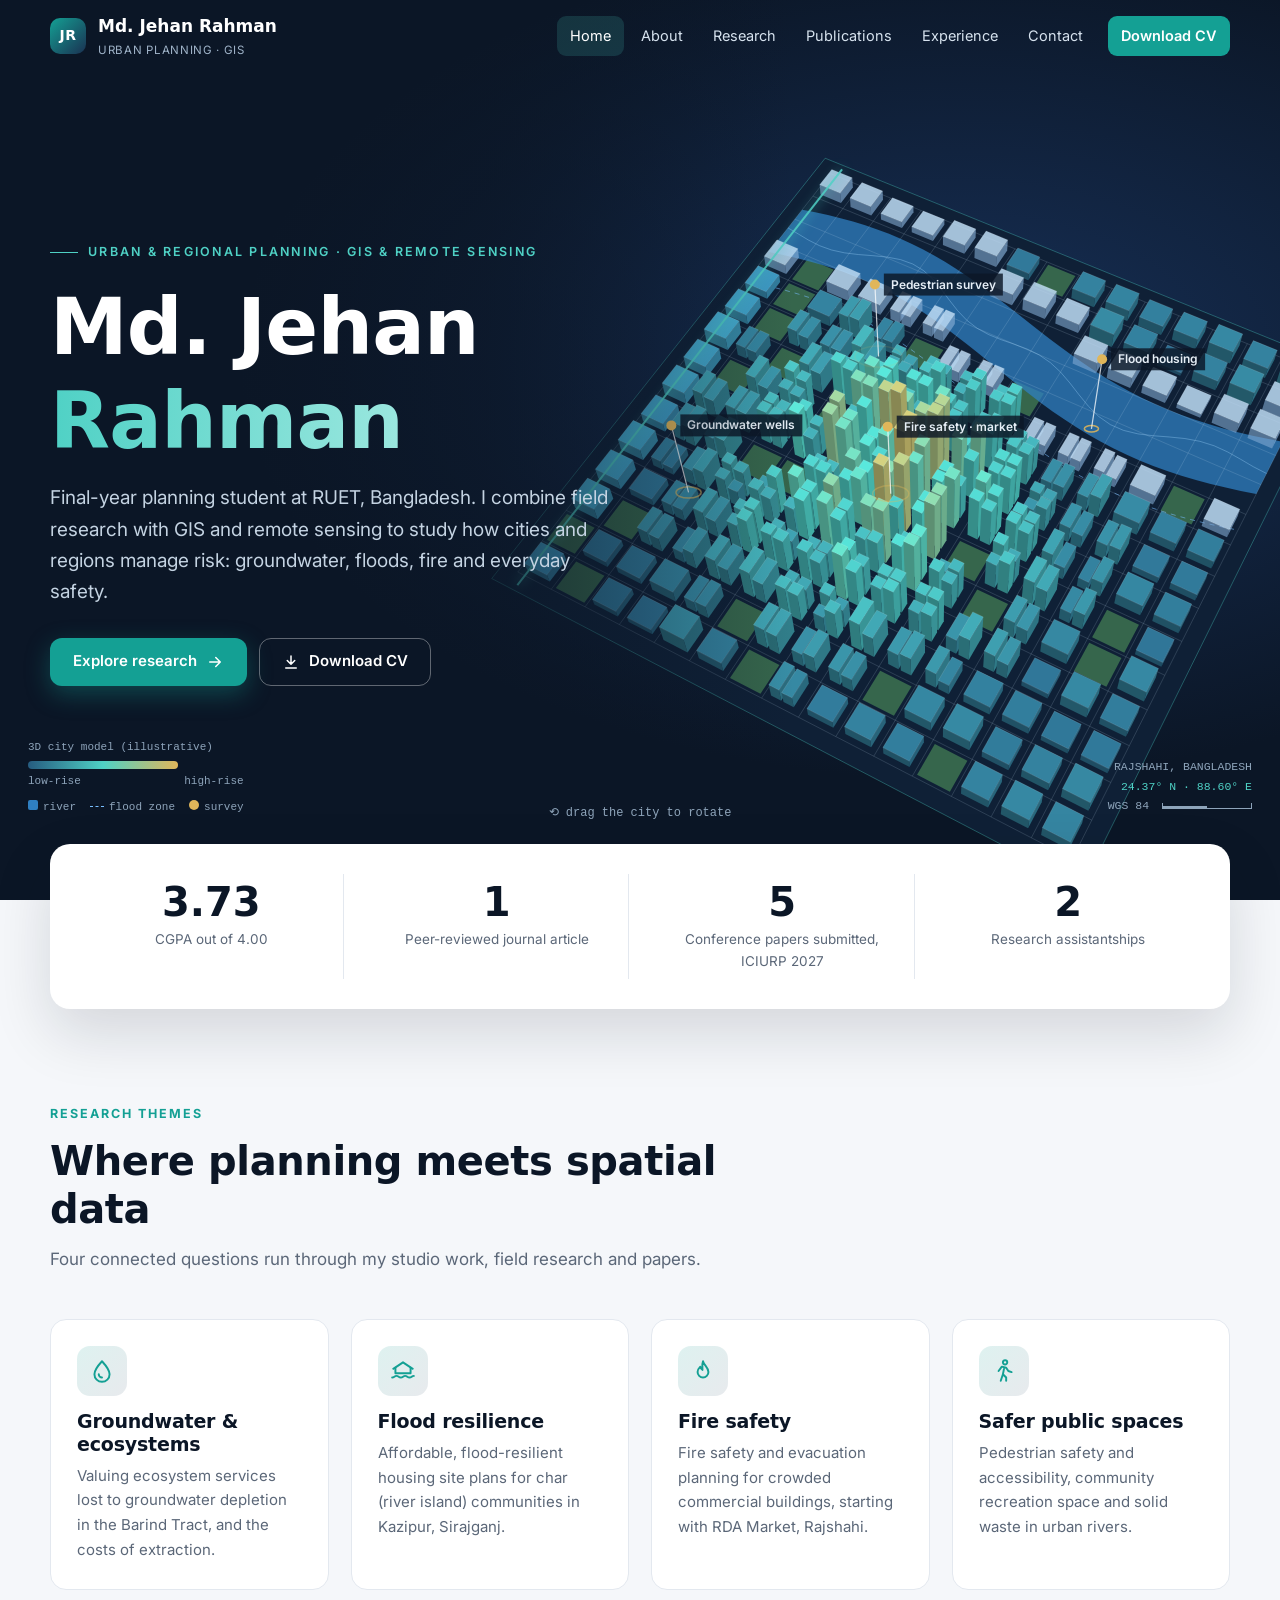
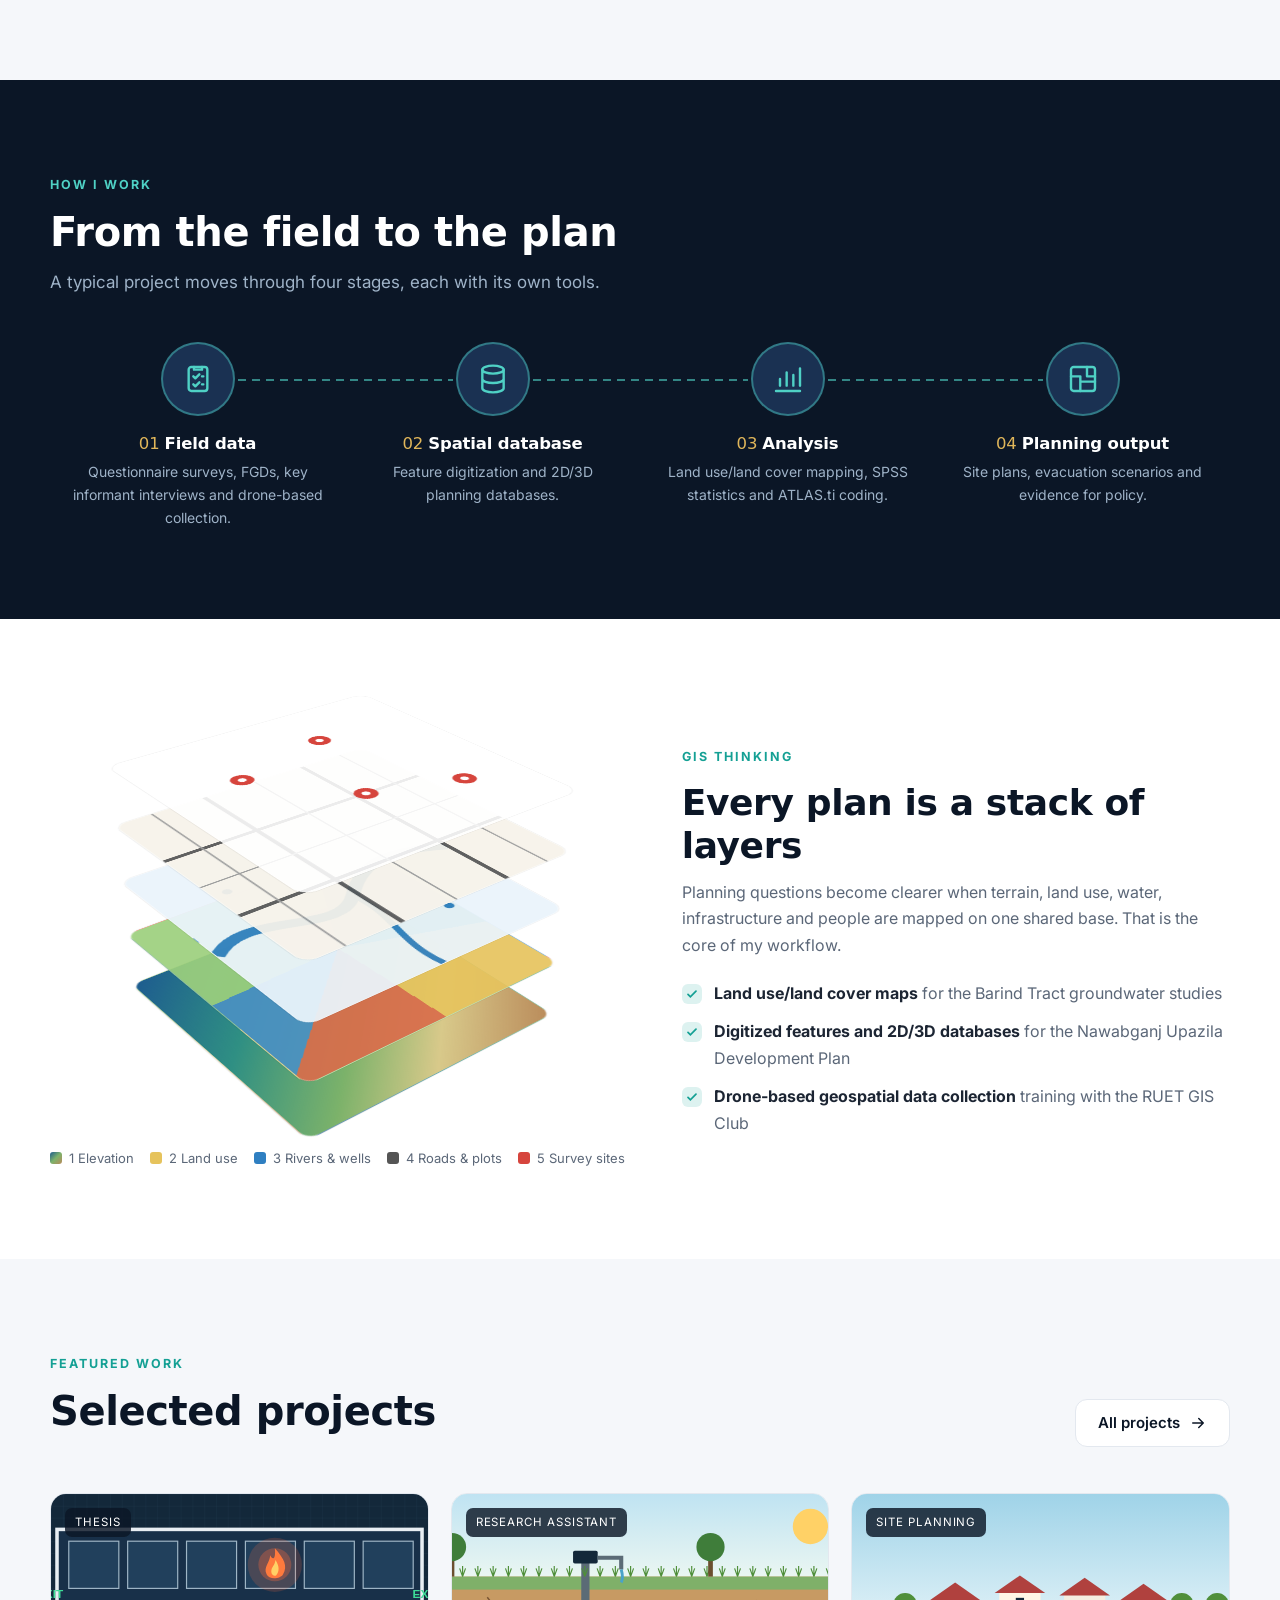
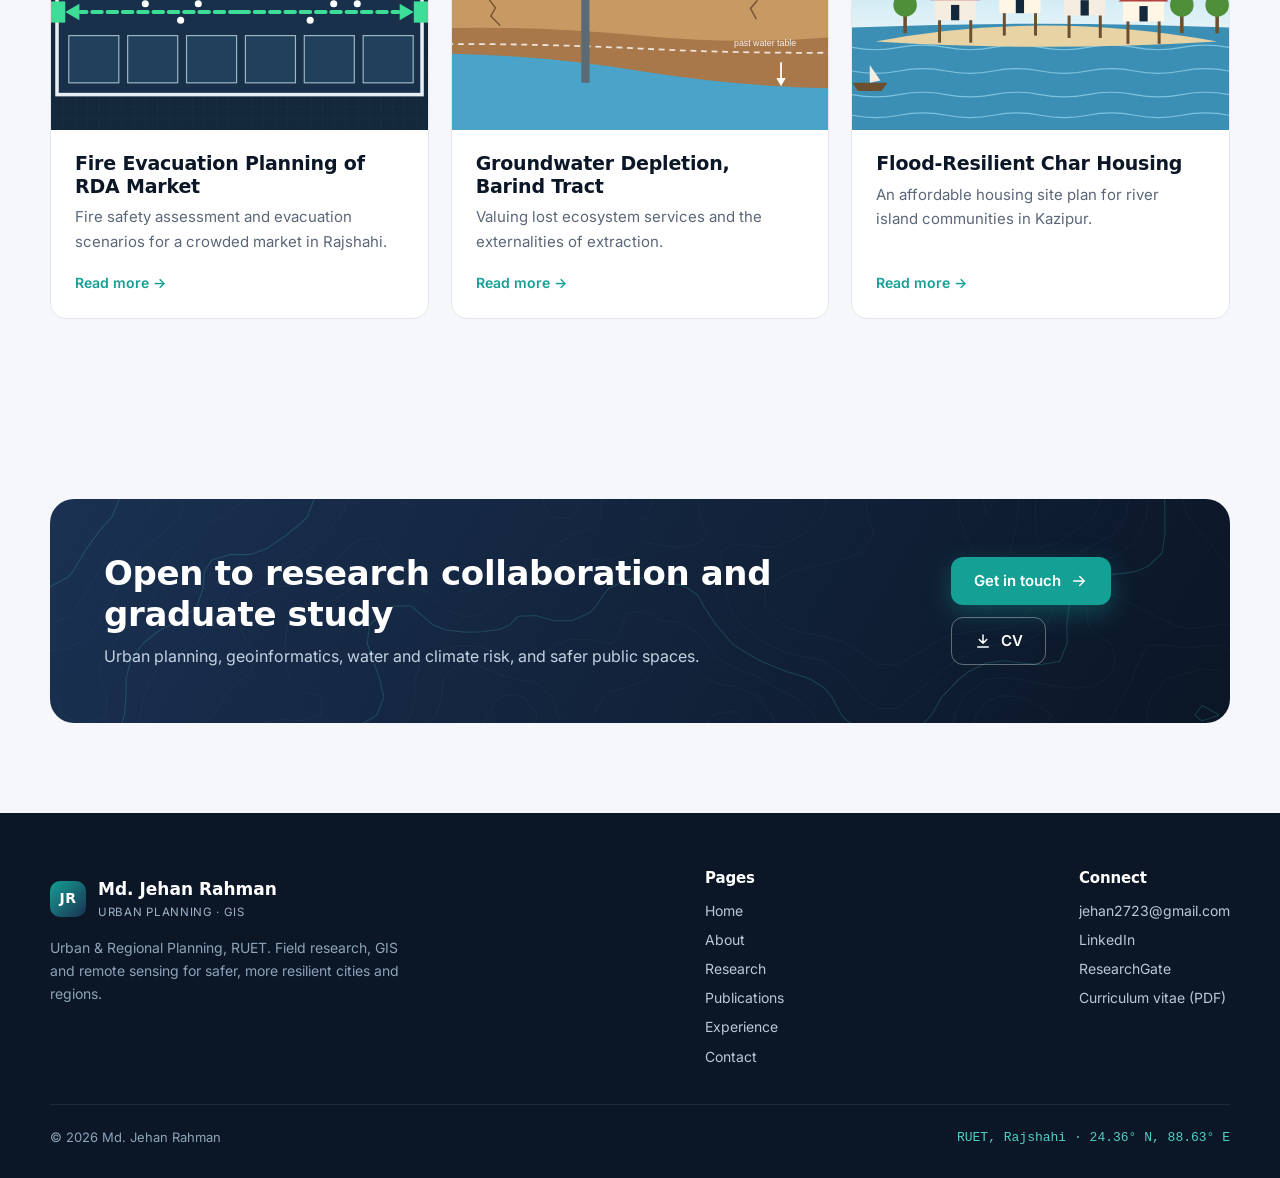
==== commit bc1bfe08: "Add files via upload" ====
--- a/index.html
+++ b/index.html
@@ -25,15 +25,15 @@
 </header>
 
 <section class="hero">
-  <canvas class="terrain" aria-label="Interactive 3D terrain model. Drag to rotate."></canvas>
+  <canvas class="terrain" aria-label="Interactive 3D city model with buildings, roads, a river and survey points. Drag to rotate."></canvas>
   <div class="wrap">
     <span class="eyebrow">Urban &amp; Regional Planning · GIS &amp; Remote Sensing</span>
     <h1>Md. Jehan <span>Rahman</span></h1>
     <p class="lead">Final-year planning student at RUET, Bangladesh. I combine field research with GIS and remote sensing to study how cities and regions manage risk: groundwater, floods, fire and everyday safety.</p>
     <div class="btns"><a class="btn pri" href="research.html">Explore research <svg viewBox="0 0 24 24" fill="none" stroke="currentColor" stroke-width="2" stroke-linecap="round" stroke-linejoin="round" width="18" height="18"><path d="M5 12h14M13 6l6 6-6 6"/></svg></a><a class="btn ghost" href="cv.pdf" target="_blank" rel="noopener"><svg viewBox="0 0 24 24" fill="none" stroke="currentColor" stroke-width="2" stroke-linecap="round" stroke-linejoin="round" width="18" height="18"><path d="M12 4v11M7 10l5 5 5-5M5 20h14"/></svg> Download CV</a></div>
   </div>
-  <div class="legend mono">Elevation (illustrative)<div class="bar"></div><div class="ends"><span>low</span><span>high</span></div></div>
-  <div class="hint3d mono">⟲ drag the terrain to rotate</div>
+  <div class="legend mono">3D city model (illustrative)<div class="bar" style="background:linear-gradient(90deg,#265c80,#4fd1c5,#e0b65a)"></div><div class="ends"><span>low-rise</span><span>high-rise</span></div><div style="margin-top:8px;display:flex;gap:14px"><span><i style="display:inline-block;width:10px;height:10px;background:#2f7fc1;border-radius:2px;margin-right:5px"></i>river</span><span><i style="display:inline-block;width:14px;border-top:1.5px dashed #78beff;margin-right:5px;vertical-align:3px"></i>flood zone</span><span><i style="display:inline-block;width:10px;height:10px;background:#e0b65a;border-radius:50%;margin-right:5px"></i>survey</span></div></div>
+  <div class="hint3d mono">⟲ drag the city to rotate</div>
   <div class="hud mono">RAJSHAHI, BANGLADESH<br><b>24.37° N · 88.60° E</b><br>WGS 84 <span class="scale"></span></div>
 </section>
 
--- a/assets/css/style.css
+++ b/assets/css/style.css
@@ -0,0 +1,311 @@
+/* Md. Jehan Rahman — GIS portfolio */
+:root{
+  --ink:#0b1626; --navy:#12233d; --navy2:#1a3152; --teal:#14a094; --cyan:#4fd1c5; --gold:#e0b65a;
+  --paper:#f5f7fa; --card:#ffffff; --text:#1c2533; --muted:#5b6778; --line:#e3e8ef;
+  --r:16px; --wrap:1180px;
+  --head:"Space Grotesk",system-ui,-apple-system,"Segoe UI",sans-serif;
+  --body:"Inter",system-ui,-apple-system,"Segoe UI",sans-serif;
+}
+*{box-sizing:border-box;margin:0;padding:0}
+html{scroll-behavior:smooth}
+body{font-family:var(--body);color:var(--text);background:var(--paper);line-height:1.65;font-size:16px;-webkit-font-smoothing:antialiased}
+img,svg,video,canvas{display:block;max-width:100%}
+a{color:var(--teal);text-decoration:none}
+a:hover{text-decoration:underline}
+h1,h2,h3,h4{font-family:var(--head);line-height:1.2;color:var(--ink);letter-spacing:-.01em}
+.wrap{width:min(var(--wrap),100% - 40px);margin-inline:auto}
+.mono{font-family:ui-monospace,"SFMono-Regular",Menlo,Consolas,monospace}
+
+/* ---------- header ---------- */
+.site-head{position:fixed;inset:0 0 auto 0;z-index:50;transition:background .3s, box-shadow .3s, backdrop-filter .3s}
+.site-head .wrap{display:flex;align-items:center;justify-content:space-between;height:72px}
+.brand{display:flex;align-items:center;gap:12px;color:#fff;font-family:var(--head);font-weight:600;font-size:17px}
+.brand:hover{text-decoration:none}
+.brand .mk{width:36px;height:36px;border-radius:10px;background:linear-gradient(135deg,var(--teal),var(--navy2));display:grid;place-items:center;font-size:14px;letter-spacing:.5px}
+.brand small{display:block;font-family:var(--body);font-weight:400;font-size:11.5px;color:#9fb3c8;letter-spacing:.06em;text-transform:uppercase}
+.nav{display:flex;align-items:center;gap:4px}
+.nav a{color:#d6e2ee;font-size:14.5px;padding:8px 13px;border-radius:9px;transition:background .2s,color .2s}
+.nav a:hover{background:rgba(255,255,255,.08);color:#fff;text-decoration:none}
+.nav a.active{color:#fff;background:rgba(79,209,197,.16)}
+.nav a.cv{background:var(--teal);color:#fff;margin-left:8px;font-weight:600}
+.nav a.cv:hover{background:#0f8a80}
+.site-head.solid{background:rgba(11,22,38,.92);backdrop-filter:blur(10px);-webkit-backdrop-filter:blur(10px);box-shadow:0 6px 24px rgba(0,0,0,.18)}
+.menu-btn{display:none;width:42px;height:42px;border:1px solid rgba(255,255,255,.25);background:transparent;border-radius:10px;cursor:pointer;flex-direction:column;align-items:center;justify-content:center;gap:5px}
+.menu-btn span{width:18px;height:2px;background:#fff;border-radius:2px;transition:transform .3s,opacity .3s}
+
+/* ---------- hero (home) ---------- */
+.hero{position:relative;min-height:100vh;min-height:100svh;background:radial-gradient(1200px 700px at 75% 40%,#173057 0%,var(--ink) 60%);color:#fff;overflow:hidden;display:flex;align-items:center}
+.hero canvas.terrain{position:absolute;inset:0;width:100%;height:100%;cursor:grab}
+.hero canvas.terrain:active{cursor:grabbing}
+.hero::after{content:"";position:absolute;inset:0;z-index:1;pointer-events:none;background:linear-gradient(90deg,rgba(11,22,38,.92) 0%,rgba(11,22,38,.65) 38%,rgba(11,22,38,0) 62%)}
+.hero .wrap{position:relative;z-index:2;pointer-events:none;padding:110px 0 90px}
+.hero .wrap a,.hero .wrap button{pointer-events:auto}
+.eyebrow{display:inline-flex;align-items:center;gap:10px;font-size:12.5px;letter-spacing:.18em;text-transform:uppercase;color:var(--cyan);font-weight:600}
+.eyebrow::before{content:"";width:28px;height:1.5px;background:var(--cyan)}
+.hero h1{color:#fff;font-size:clamp(40px,6.4vw,78px);font-weight:700;margin:18px 0 14px;max-width:760px}
+.hero h1 span{background:linear-gradient(90deg,var(--cyan),#9be7df);-webkit-background-clip:text;background-clip:text;color:transparent}
+.hero p.lead{font-size:clamp(16px,1.6vw,19px);color:#c4d3e2;max-width:560px}
+.btns{display:flex;flex-wrap:wrap;gap:12px;margin-top:30px}
+.btn{display:inline-flex;align-items:center;gap:9px;height:48px;padding:0 22px;border-radius:12px;font-weight:600;font-size:15px;transition:transform .2s, box-shadow .2s, background .2s;border:1.5px solid transparent}
+.btn:hover{text-decoration:none;transform:translateY(-2px)}
+.btn.pri{background:var(--teal);color:#fff;box-shadow:0 8px 24px rgba(20,160,148,.35)}
+.btn.pri:hover{background:#0f8a80}
+.btn.ghost{border-color:rgba(255,255,255,.35);color:#fff}
+.btn.ghost:hover{background:rgba(255,255,255,.08)}
+.btn.dark{background:var(--ink);color:#fff}
+.btn.line{border-color:var(--line);color:var(--ink);background:#fff}
+.hud{position:absolute;z-index:2;right:28px;bottom:84px;font-size:11.5px;color:#8ea4ba;text-align:right;line-height:1.7;pointer-events:none}
+.hud b{color:var(--cyan);font-weight:500}
+.hud .scale{display:inline-block;width:90px;height:6px;border:1px solid #8ea4ba;border-top:none;margin-left:6px;vertical-align:middle;background:linear-gradient(90deg,#8ea4ba 50%,transparent 50%) bottom/100% 2px no-repeat}
+.hint3d{white-space:nowrap;position:absolute;z-index:2;left:50%;bottom:76px;transform:translateX(-50%);font-size:12px;color:#8ea4ba;display:flex;align-items:center;gap:8px;pointer-events:none}
+.legend{position:absolute;z-index:2;left:28px;bottom:84px;font-size:11px;color:#8ea4ba;pointer-events:none}
+.legend .bar{width:150px;height:8px;border-radius:4px;background:linear-gradient(90deg,#1d5b8f,#2f8f83,#7cb26a,#d8c98a,#b98a5a,#f2efe6);margin:5px 0 3px}
+.legend .ends{display:flex;justify-content:space-between}
+
+/* ---------- inner page banner ---------- */
+.banner{position:relative;background:var(--ink);color:#fff;padding:150px 0 70px;overflow:hidden}
+.banner canvas{position:absolute;inset:0;width:100%;height:100%;opacity:.55}
+.banner .wrap{position:relative}
+.banner h1{color:#fff;font-size:clamp(34px,5vw,56px);margin:14px 0 10px}
+.banner p{color:#b9c9da;max-width:640px;font-size:17px}
+.crumbs{font-size:13px;color:#8ea4ba;margin-top:18px}
+.crumbs a{color:#b9c9da}
+
+/* ---------- sections ---------- */
+section.blk{padding:90px 0}
+section.alt{background:#fff}
+section.dark{background:var(--ink);color:#c4d3e2}
+section.dark h2,section.dark h3{color:#fff}
+.sec-head{max-width:720px;margin-bottom:46px}
+.sec-head h2{font-size:clamp(28px,3.4vw,40px);margin:12px 0 12px}
+.sec-head p{color:var(--muted);font-size:17px}
+section.dark .sec-head p{color:#9fb3c8}
+.kicker{font-size:12.5px;letter-spacing:.16em;text-transform:uppercase;color:var(--teal);font-weight:700}
+.grid{display:grid;gap:22px}
+.g2{grid-template-columns:repeat(2,1fr)} .g3{grid-template-columns:repeat(3,1fr)} .g4{grid-template-columns:repeat(4,1fr)}
+.card{background:var(--card);border:1px solid var(--line);border-radius:var(--r);padding:26px;transition:transform .25s, box-shadow .25s, border-color .25s}
+.card:hover{transform:translateY(-4px);box-shadow:0 18px 40px rgba(16,32,58,.10);border-color:#cfd9e5}
+.card h3{font-size:19px;margin:14px 0 8px}
+.card p{color:var(--muted);font-size:15px}
+.ico{width:50px;height:50px;border-radius:13px;display:grid;place-items:center;background:linear-gradient(135deg,rgba(20,160,148,.14),rgba(26,49,82,.10));color:var(--teal)}
+.ico svg{width:26px;height:26px}
+.tags{display:flex;flex-wrap:wrap;gap:7px;margin-top:14px}
+.tag{font-size:12px;padding:4px 10px;border-radius:999px;background:#eef3f8;color:#3c4a5d;border:1px solid var(--line)}
+section.dark .tag{background:rgba(255,255,255,.06);border-color:rgba(255,255,255,.12);color:#c4d3e2}
+
+/* stats strip */
+.stats{position:relative;z-index:3;margin-top:-56px}
+.stats .grid{background:#fff;border-radius:20px;box-shadow:0 24px 60px rgba(11,22,38,.14);padding:30px;grid-template-columns:repeat(4,1fr)}
+.stat{text-align:center;padding:6px 10px;border-right:1px solid var(--line)}
+.stat:last-child{border-right:none}
+.stat .num{font-family:var(--head);font-size:40px;font-weight:700;color:var(--ink);line-height:1.1}
+.stat .num small{font-size:18px;color:var(--muted);font-weight:500}
+.stat .lbl{font-size:13.5px;color:var(--muted);margin-top:4px}
+
+/* workflow infographic */
+.flow{display:grid;grid-template-columns:repeat(4,1fr);gap:0;position:relative;counter-reset:st}
+.flow .step{position:relative;padding:0 18px;text-align:center}
+.flow .step .dot{width:74px;height:74px;margin:0 auto 18px;border-radius:50%;display:grid;place-items:center;background:var(--navy2);color:var(--cyan);border:2px solid rgba(79,209,197,.45);position:relative;z-index:2}
+.flow .step .dot svg{width:32px;height:32px}
+.flow .step::after{content:"";position:absolute;top:37px;left:calc(50% + 40px);right:calc(-50% + 40px);height:2px;background:repeating-linear-gradient(90deg,var(--cyan) 0 8px,transparent 8px 14px);opacity:.6}
+.flow .step:last-child::after{display:none}
+.flow .step h4{color:#fff;font-size:16.5px;margin-bottom:6px}
+.flow .step h4::before{counter-increment:st;content:"0" counter(st) "  ";color:var(--gold);font-weight:500}
+.flow .step p{font-size:14px;color:#9fb3c8}
+
+/* layer stack (isometric) */
+.layers{position:relative;height:460px;perspective:1200px}
+.layers .stack{position:absolute;left:50%;top:50%;width:300px;height:300px;transform-style:preserve-3d;transform:translate(-50%,-30%) rotateX(58deg) rotateZ(-38deg)}
+.layers .ly{position:absolute;inset:0;border-radius:14px;border:1px solid rgba(255,255,255,.35);box-shadow:0 0 0 1px rgba(0,0,0,.05);transition:transform .6s cubic-bezier(.3,.8,.3,1)}
+.layers .ly span{display:none;position:absolute;right:-12px;bottom:12px;transform:rotateZ(38deg) rotateX(-58deg);transform-origin:right bottom;white-space:nowrap;font-size:12.5px;font-weight:600;color:var(--ink);background:#fff;padding:3px 9px;border-radius:6px;box-shadow:0 4px 12px rgba(0,0,0,.12)}
+.layers.open .ly:nth-child(1){transform:translateZ(0)}
+.layers.open .ly:nth-child(2){transform:translateZ(60px)}
+.layers.open .ly:nth-child(3){transform:translateZ(120px)}
+.layers.open .ly:nth-child(4){transform:translateZ(180px)}
+.layers.open .ly:nth-child(5){transform:translateZ(240px)}
+.l-dem{background:linear-gradient(135deg,#1d5b8f,#2f8f83 30%,#7cb26a 55%,#d8c98a 75%,#b98a5a)}
+.l-lulc{background:conic-gradient(from 30deg,#5aa469 0 22%,#e6c35c 0 41%,#d96c4a 0 55%,#4a90c2 0 66%,#9ccf7c 0 100%);opacity:.92}
+.l-water{background:#eaf4fb url("data:image/svg+xml,%3Csvg xmlns='http://www.w3.org/2000/svg' viewBox='0 0 300 300'%3E%3Cpath d='M0 170 C60 120 110 210 160 160 S250 110 300 140' stroke='%232f7fc1' stroke-width='14' fill='none'/%3E%3Cpath d='M160 160 C170 210 140 250 150 300' stroke='%232f7fc1' stroke-width='7' fill='none'/%3E%3Ccircle cx='70' cy='80' r='5' fill='%232f7fc1'/%3E%3Ccircle cx='220' cy='230' r='5' fill='%232f7fc1'/%3E%3Ccircle cx='240' cy='60' r='5' fill='%232f7fc1'/%3E%3C/svg%3E") center/cover;opacity:.94}
+.l-roads{background:#f7f3ea url("data:image/svg+xml,%3Csvg xmlns='http://www.w3.org/2000/svg' viewBox='0 0 300 300'%3E%3Cg stroke='%23555' stroke-width='5' fill='none'%3E%3Cpath d='M0 90 H300 M0 210 H300 M100 0 V300 M220 0 V300'/%3E%3C/g%3E%3Cg stroke='%23999' stroke-width='2'%3E%3Cpath d='M0 150 H300 M40 0 V300 M160 0 V300 M270 0 V300'/%3E%3C/g%3E%3C/svg%3E") center/cover;opacity:.93}
+.l-sites{background:rgba(255,255,255,.88) url("data:image/svg+xml,%3Csvg xmlns='http://www.w3.org/2000/svg' viewBox='0 0 300 300'%3E%3Cg fill='%23d6453d'%3E%3Ccircle cx='80' cy='100' r='11'/%3E%3Ccircle cx='190' cy='70' r='11'/%3E%3Ccircle cx='150' cy='190' r='11'/%3E%3Ccircle cx='240' cy='220' r='11'/%3E%3C/g%3E%3Cg fill='%23fff'%3E%3Ccircle cx='80' cy='100' r='4'/%3E%3Ccircle cx='190' cy='70' r='4'/%3E%3Ccircle cx='150' cy='190' r='4'/%3E%3Ccircle cx='240' cy='220' r='4'/%3E%3C/g%3E%3C/svg%3E") center/cover}
+.split{display:grid;grid-template-columns:1.05fr 1fr;gap:56px;align-items:center}
+.checks{list-style:none;margin-top:22px;display:grid;gap:12px}
+.checks li{position:relative;padding-left:32px;color:var(--muted)}
+.checks li::before{content:"";position:absolute;left:0;top:4px;width:20px;height:20px;border-radius:6px;background:rgba(20,160,148,.14) url("data:image/svg+xml,%3Csvg xmlns='http://www.w3.org/2000/svg' viewBox='0 0 20 20'%3E%3Cpath d='M5 10.5l3 3 7-7' stroke='%2314a094' stroke-width='2.2' fill='none' stroke-linecap='round'/%3E%3C/svg%3E") center/16px no-repeat}
+.checks li b{color:var(--text)}
+section.dark .checks li{color:#9fb3c8} section.dark .checks li b{color:#fff}
+
+/* project cards */
+.proj{padding:0;overflow:hidden;display:flex;flex-direction:column;cursor:pointer}
+.proj .thumb{aspect-ratio:16/10;background:#e9eef4;overflow:hidden;position:relative}
+.proj .thumb img{width:100%;height:100%;object-fit:cover;transition:transform .6s}
+.proj:hover .thumb img{transform:scale(1.06)}
+.proj .thumb .badge{position:absolute;left:14px;top:14px;background:rgba(11,22,38,.82);color:#fff;font-size:11.5px;letter-spacing:.08em;text-transform:uppercase;padding:5px 10px;border-radius:7px}
+.proj .body{padding:22px 24px 24px;display:flex;flex-direction:column;flex:1}
+.proj h3{margin-top:0}
+.proj .more{margin-top:auto;padding-top:16px;font-weight:600;font-size:14px;color:var(--teal)}
+.filters{display:flex;flex-wrap:wrap;gap:8px;margin-bottom:30px}
+.filters button{border:1px solid var(--line);background:#fff;color:var(--muted);padding:9px 16px;border-radius:999px;font:inherit;font-size:14px;cursor:pointer;transition:all .2s}
+.filters button:hover{border-color:var(--teal);color:var(--teal)}
+.filters button.on{background:var(--ink);border-color:var(--ink);color:#fff}
+.hide{display:none !important}
+
+/* modal */
+.modal{position:fixed;inset:0;z-index:100;background:rgba(8,15,27,.7);display:none;align-items:center;justify-content:center;padding:20px;backdrop-filter:blur(4px)}
+.modal.open{display:flex}
+.modal .box{background:#fff;border-radius:20px;max-width:760px;width:100%;max-height:90vh;overflow:auto;animation:mIn .35s cubic-bezier(.3,1.3,.5,1)}
+@keyframes mIn{from{transform:translateY(20px) scale(.97);opacity:0}}
+.modal .box img{width:100%;aspect-ratio:16/8;object-fit:cover}
+.modal .box .in{padding:28px 30px 32px}
+.modal .box h3{font-size:24px;margin:8px 0 10px}
+.modal .box p{color:var(--muted)}
+.modal .x{position:absolute;top:18px;right:18px;width:42px;height:42px;border-radius:50%;border:none;background:#fff;font-size:22px;cursor:pointer}
+
+/* video */
+.video-card{position:relative;border-radius:22px;overflow:hidden;background:#0b1626;box-shadow:0 30px 70px rgba(11,22,38,.3)}
+.video-card video{width:100%;aspect-ratio:16/9;object-fit:cover}
+.video-card .cap{position:absolute;left:0;right:0;bottom:0;padding:22px 26px;background:linear-gradient(transparent,rgba(8,15,27,.85));color:#dbe6f0;font-size:14px;display:flex;justify-content:space-between;gap:20px;align-items:flex-end}
+.video-card .cap b{display:block;color:#fff;font-family:var(--head);font-size:18px}
+.vbtn{width:46px;height:46px;flex:none;border-radius:50%;border:1px solid rgba(255,255,255,.4);background:rgba(255,255,255,.12);color:#fff;cursor:pointer;font-size:16px}
+
+/* timeline */
+.tl{position:relative;padding-left:34px}
+.tl::before{content:"";position:absolute;left:9px;top:6px;bottom:6px;width:2px;background:linear-gradient(var(--teal),var(--line))}
+.tl .it{position:relative;padding-bottom:34px}
+.tl .it:last-child{padding-bottom:0}
+.tl .it::before{content:"";position:absolute;left:-31px;top:6px;width:16px;height:16px;border-radius:50%;background:#fff;border:3px solid var(--teal)}
+.tl .when{font-size:13px;font-weight:600;color:var(--teal);letter-spacing:.04em}
+.tl h3{font-size:19px;margin:4px 0 2px}
+.tl .org{color:var(--muted);font-size:14.5px;margin-bottom:8px}
+.tl ul{margin:8px 0 0 18px;color:var(--muted);font-size:15px}
+.tl ul li{margin:3px 0}
+
+/* about */
+.portrait{position:relative}
+.portrait img{border-radius:22px;width:100%;aspect-ratio:4/5;object-fit:cover;box-shadow:0 30px 60px rgba(11,22,38,.2)}
+.portrait .chip{position:absolute;left:-18px;bottom:28px;background:#fff;border-radius:14px;padding:14px 18px;box-shadow:0 14px 34px rgba(11,22,38,.15);font-size:13.5px}
+.portrait .chip b{display:block;font-family:var(--head);font-size:24px;color:var(--ink)}
+.facts{display:grid;grid-template-columns:repeat(2,1fr);gap:14px;margin-top:26px}
+.facts div{background:var(--paper);border:1px solid var(--line);border-radius:12px;padding:12px 16px}
+.facts small{display:block;font-size:12px;color:var(--muted);text-transform:uppercase;letter-spacing:.08em}
+.facts b{font-size:15px}
+.bars .b{margin-bottom:16px}
+.bars .b div{display:flex;justify-content:space-between;font-size:14.5px;font-weight:600;margin-bottom:7px}
+.bars .b div span{color:var(--muted);font-weight:500;font-size:13px}
+.bars .track{height:8px;border-radius:5px;background:#e8edf3;overflow:hidden}
+.bars .fill{height:100%;width:0;border-radius:5px;background:linear-gradient(90deg,var(--teal),var(--cyan));transition:width 1.4s cubic-bezier(.3,.8,.3,1)}
+.tools{display:grid;grid-template-columns:repeat(auto-fill,minmax(150px,1fr));gap:12px}
+.tool{background:#fff;border:1px solid var(--line);border-radius:12px;padding:14px 16px;font-weight:600;font-size:14.5px;display:flex;align-items:center;gap:10px}
+.tool i{width:10px;height:10px;border-radius:3px;background:var(--teal);flex:none}
+.radar-wrap{display:flex;justify-content:center}
+.radar text{font-family:var(--body);font-size:12.5px;fill:#3c4a5d;font-weight:600}
+
+/* publications */
+.pub{display:grid;grid-template-columns:86px 1fr;gap:22px;padding:24px 0;border-bottom:1px solid var(--line)}
+.pub:last-child{border-bottom:none}
+.pub .yr{font-family:var(--head);font-size:28px;font-weight:700;color:var(--ink);line-height:1}
+.pub .yr small{display:block;font-size:11.5px;letter-spacing:.1em;text-transform:uppercase;color:var(--teal);margin-top:8px;font-family:var(--body);font-weight:700}
+.pub h3{font-size:18px;margin-bottom:6px}
+.pub .au{color:var(--muted);font-size:14.5px}
+.pub .au b{color:var(--text)}
+.pub .ven{font-size:14.5px;margin-top:4px;font-style:italic;color:#3c4a5d}
+.pub .acts{display:flex;flex-wrap:wrap;gap:8px;margin-top:12px}
+.pub .acts a,.pub .acts button{font:inherit;font-size:13px;padding:6px 12px;border-radius:8px;border:1px solid var(--line);background:#fff;color:var(--ink);cursor:pointer}
+.pub .acts a:hover,.pub .acts button:hover{border-color:var(--teal);color:var(--teal);text-decoration:none}
+.status{display:inline-block;font-size:11.5px;font-weight:700;letter-spacing:.06em;text-transform:uppercase;padding:3px 9px;border-radius:6px;margin-left:8px;vertical-align:2px}
+.st-pub{background:#e3f6f3;color:#0f7a70} .st-pre{background:#eef0ff;color:#3d47b5} .st-pres{background:#fff3dc;color:#8a5b00} .st-sub{background:#f1f3f6;color:#4b5868}
+.donut-wrap{display:flex;align-items:center;gap:28px;flex-wrap:wrap}
+.donut-legend{display:grid;gap:10px;font-size:14.5px}
+.donut-legend span{display:inline-block;width:12px;height:12px;border-radius:4px;margin-right:9px;vertical-align:-1px}
+
+/* contact */
+.cbox{display:flex;gap:16px;align-items:flex-start}
+.cbox .ico{flex:none}
+.cbox small{display:block;color:var(--muted);font-size:13px;text-transform:uppercase;letter-spacing:.08em}
+.cbox a,.cbox b{font-size:16px;font-weight:600;word-break:break-word}
+form.msg{display:grid;gap:14px}
+form.msg label{font-size:13.5px;font-weight:600}
+form.msg input,form.msg textarea,form.msg select{width:100%;font:inherit;font-size:15px;padding:12px 14px;border:1px solid var(--line);border-radius:10px;background:#fff;margin-top:6px}
+form.msg input:focus,form.msg textarea:focus,form.msg select:focus{outline:2px solid rgba(20,160,148,.35);border-color:var(--teal)}
+.map{border-radius:18px;overflow:hidden;border:1px solid var(--line);height:360px;background:#e9eef4}
+.map iframe{width:100%;height:100%;border:0}
+
+/* CTA + footer */
+.cta{background:linear-gradient(120deg,var(--navy2),var(--ink));border-radius:24px;padding:54px;color:#c4d3e2;display:flex;justify-content:space-between;align-items:center;gap:30px;position:relative;overflow:hidden}
+.cta h2{color:#fff;font-size:clamp(24px,3vw,34px);margin-bottom:8px}
+.cta canvas{position:absolute;inset:0;width:100%;height:100%;opacity:.35}
+.cta > *{position:relative}
+footer{background:var(--ink);color:#8ea4ba;padding:56px 0 30px;font-size:14px}
+footer .top{display:flex;justify-content:space-between;gap:30px;flex-wrap:wrap;padding-bottom:30px;border-bottom:1px solid rgba(255,255,255,.08)}
+footer h4{color:#fff;font-size:15px;margin-bottom:12px}
+footer a{color:#b9c9da;display:block;margin:6px 0}
+footer .bot{display:flex;justify-content:space-between;gap:16px;flex-wrap:wrap;padding-top:22px;font-size:13px}
+.coords{color:var(--cyan)}
+
+/* scroll reveal */
+.rv{opacity:0;transform:translateY(26px);transition:opacity .8s ease, transform .8s cubic-bezier(.3,.8,.3,1)}
+.rv.in{opacity:1;transform:none}
+.rv.d1{transition-delay:.1s}.rv.d2{transition-delay:.2s}.rv.d3{transition-delay:.3s}
+.progress{position:fixed;left:0;top:0;height:3px;background:linear-gradient(90deg,var(--teal),var(--cyan));z-index:60;width:0}
+.totop{position:fixed;right:20px;bottom:20px;width:46px;height:46px;border-radius:50%;background:var(--ink);color:#fff;border:none;cursor:pointer;z-index:40;opacity:0;pointer-events:none;transition:opacity .3s;font-size:18px;box-shadow:0 8px 20px rgba(0,0,0,.2)}
+.totop.show{opacity:1;pointer-events:auto}
+
+/* ---------- responsive ---------- */
+@media (max-width:980px){
+  .g4{grid-template-columns:repeat(2,1fr)} .g3{grid-template-columns:repeat(2,1fr)}
+  .split{grid-template-columns:1fr;gap:40px}
+  .flow{grid-template-columns:repeat(2,1fr);row-gap:40px}
+  .flow .step:nth-child(2)::after{display:none}
+  .stats .grid{grid-template-columns:repeat(2,1fr);row-gap:22px}
+  .stat:nth-child(2){border-right:none}
+}
+@media (max-width:820px){
+  .menu-btn{display:flex}
+  .nav{position:fixed;top:72px;left:0;right:0;flex-direction:column;align-items:stretch;background:rgba(11,22,38,.97);padding:14px 20px 22px;gap:4px;
+    transform:translateY(-12px);opacity:0;pointer-events:none;transition:all .3s}
+  .nav.open{transform:none;opacity:1;pointer-events:auto}
+  .nav a{padding:12px 14px;font-size:16px}
+  .nav a.cv{margin:8px 0 0;text-align:center}
+  .menu-btn.x span:nth-child(1){transform:translateY(7px) rotate(45deg)}
+  .menu-btn.x span:nth-child(2){opacity:0}
+  .menu-btn.x span:nth-child(3){transform:translateY(-7px) rotate(-45deg)}
+  .site-head{background:rgba(11,22,38,.92)}
+}
+@media (max-width:640px){
+  section.blk{padding:64px 0}
+  .g2,.g3,.g4{grid-template-columns:1fr}
+  .flow{grid-template-columns:1fr}
+  .flow .step::after{display:none}
+  .stats .grid{padding:20px}
+  .stat .num{font-size:32px}
+  .stat{border-right:none}
+  .cta{padding:34px 26px;flex-direction:column;align-items:flex-start}
+  .pub{grid-template-columns:1fr;gap:8px}
+  .hud,.legend{display:none}
+  .hero::after{background:linear-gradient(180deg,rgba(11,22,38,.9) 0%,rgba(11,22,38,.75) 45%,rgba(11,22,38,0) 70%)}
+  .hero{align-items:flex-start}
+  .hero .wrap{padding-top:104px}
+  .layers{height:340px}
+  .layers .stack{width:220px;height:220px}
+  .facts{grid-template-columns:1fr}
+  .portrait .chip{left:12px}
+  .banner{padding:128px 0 54px}
+}
+@media (prefers-reduced-motion:reduce){ .rv{opacity:1;transform:none;transition:none} }
+
+/* methods x projects matrix */
+table.matrix{width:100%;border-collapse:collapse;min-width:760px;font-size:14.5px}
+table.matrix th,table.matrix td{padding:14px 12px;border-bottom:1px solid var(--line);text-align:center}
+table.matrix thead th{font-family:var(--head);font-size:13px;color:var(--ink);background:#f6f8fb;font-weight:600;vertical-align:bottom}
+table.matrix td:first-child{text-align:left;font-weight:600;color:var(--text);white-space:nowrap}
+table.matrix tbody tr:hover{background:#f8fafc}
+table.matrix i{display:inline-block;width:14px;height:14px;border-radius:50%;background:#e6ebf1}
+table.matrix i.on{background:var(--teal);box-shadow:0 0 0 4px rgba(20,160,148,.15)}
+.cbox p{margin-top:2px;font-size:14px}
+
+.lylegend{position:absolute;left:0;bottom:0;display:flex;flex-wrap:wrap;gap:8px 16px;font-size:13px;color:var(--muted)}
+.lylegend span{display:inline-flex;align-items:center;gap:7px}
+.lylegend i{width:12px;height:12px;border-radius:3px;display:inline-block}
+@media (max-width:640px){ .layers{height:400px} .lylegend{font-size:12px} }
+@media (max-height:800px){ .legend{display:none} }
+@media (max-width:640px){ .hint3d{display:none} }
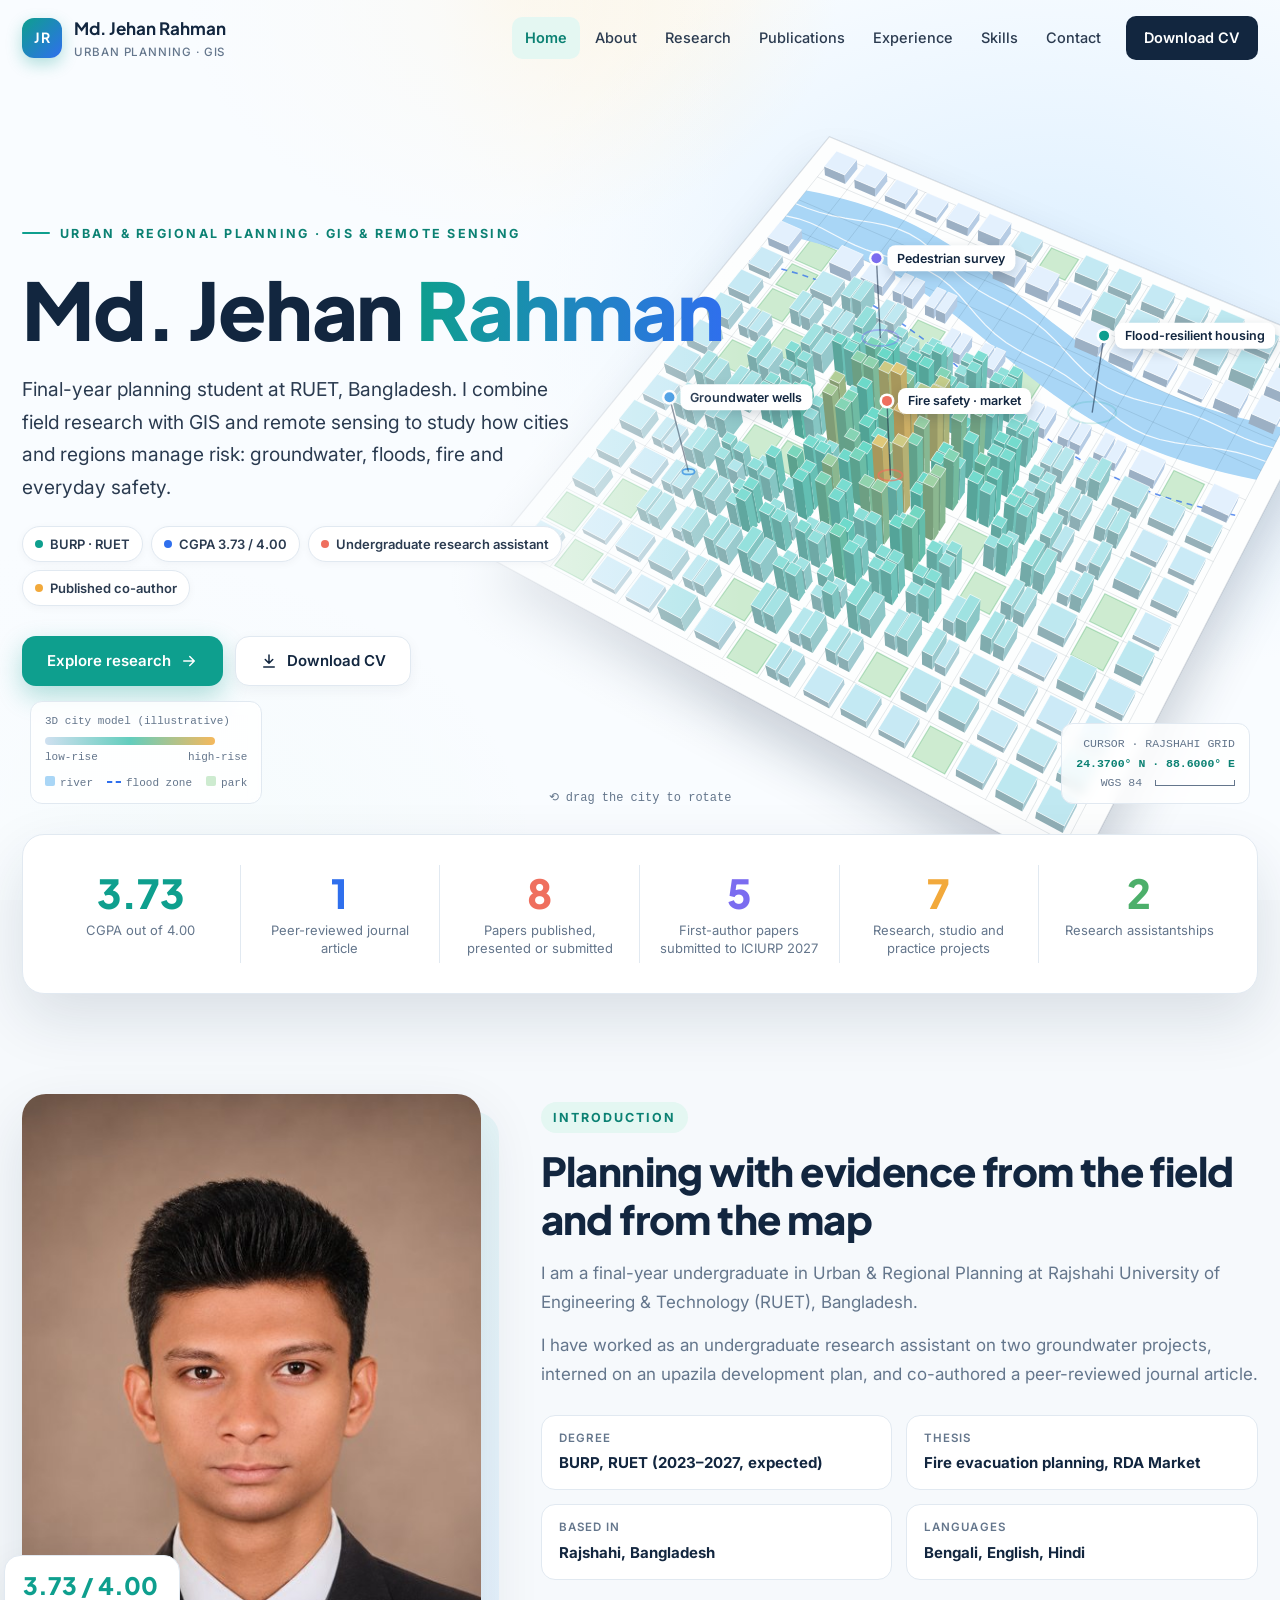
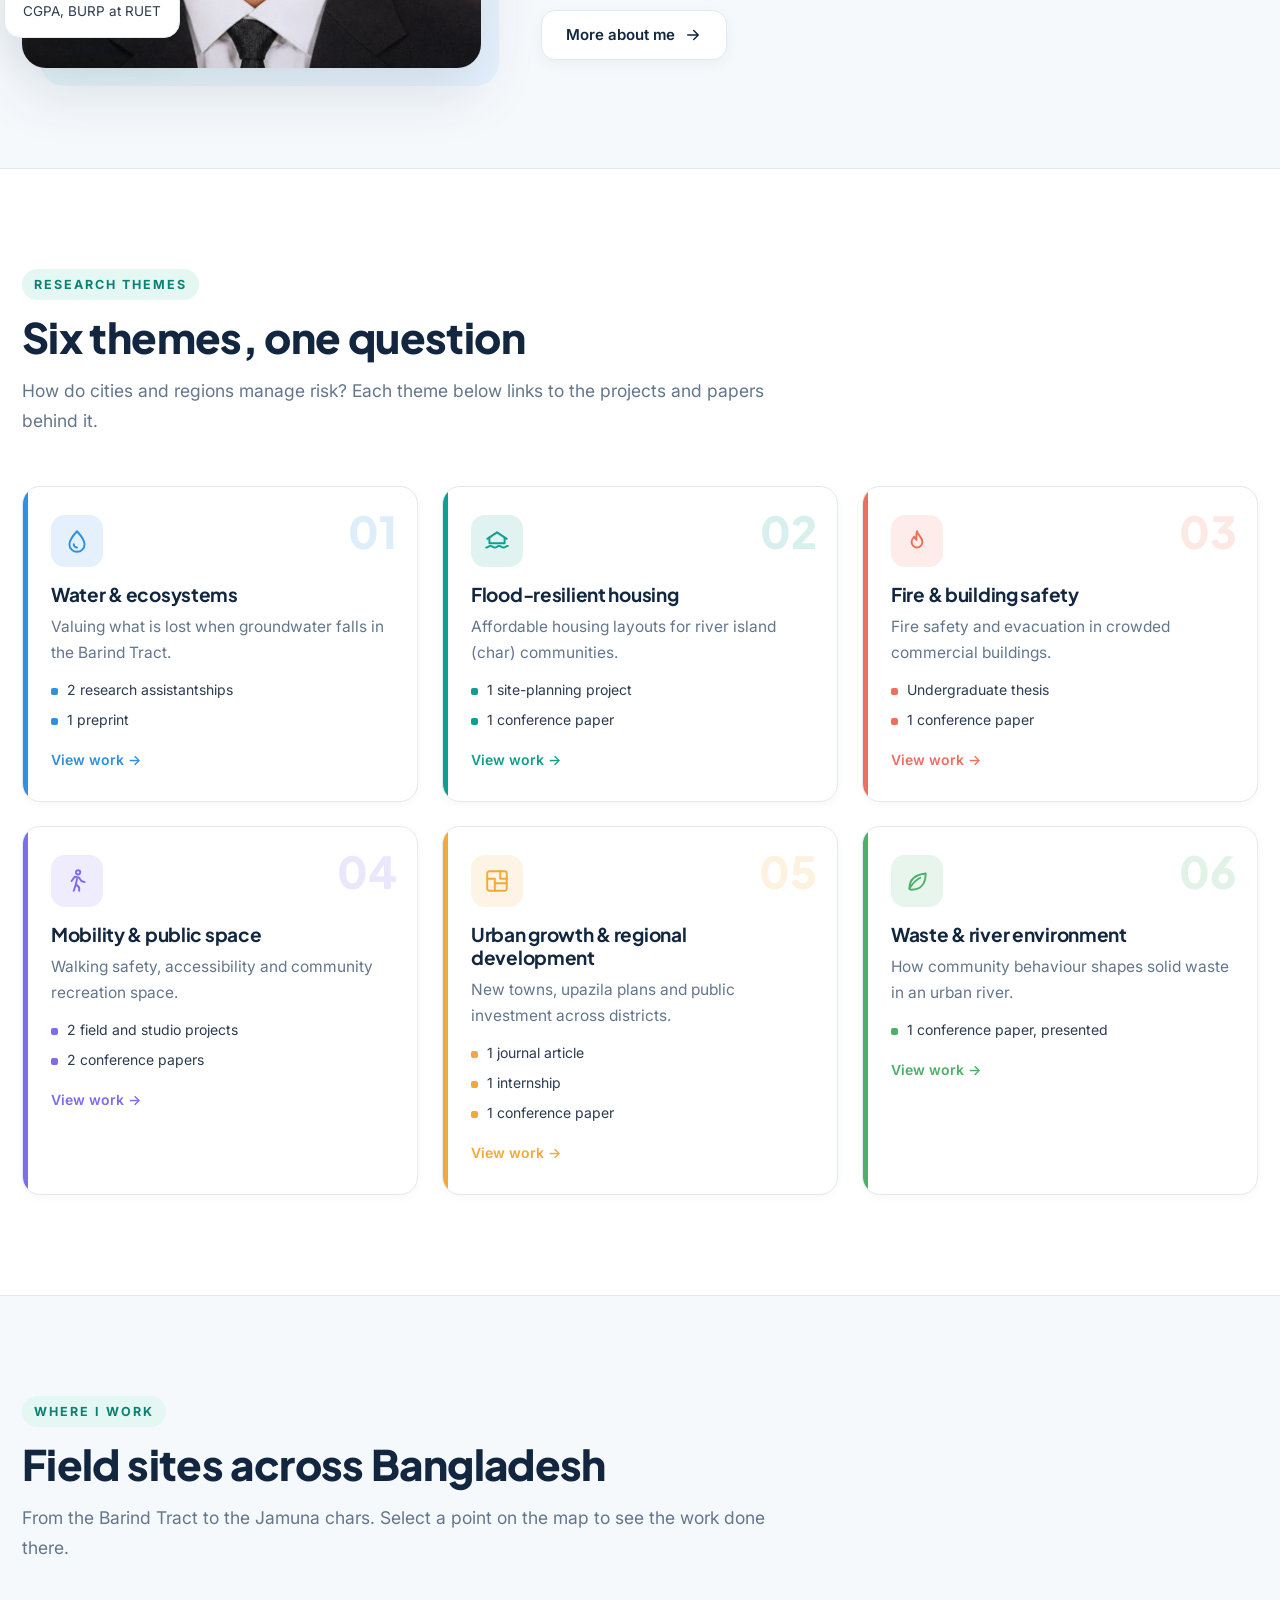
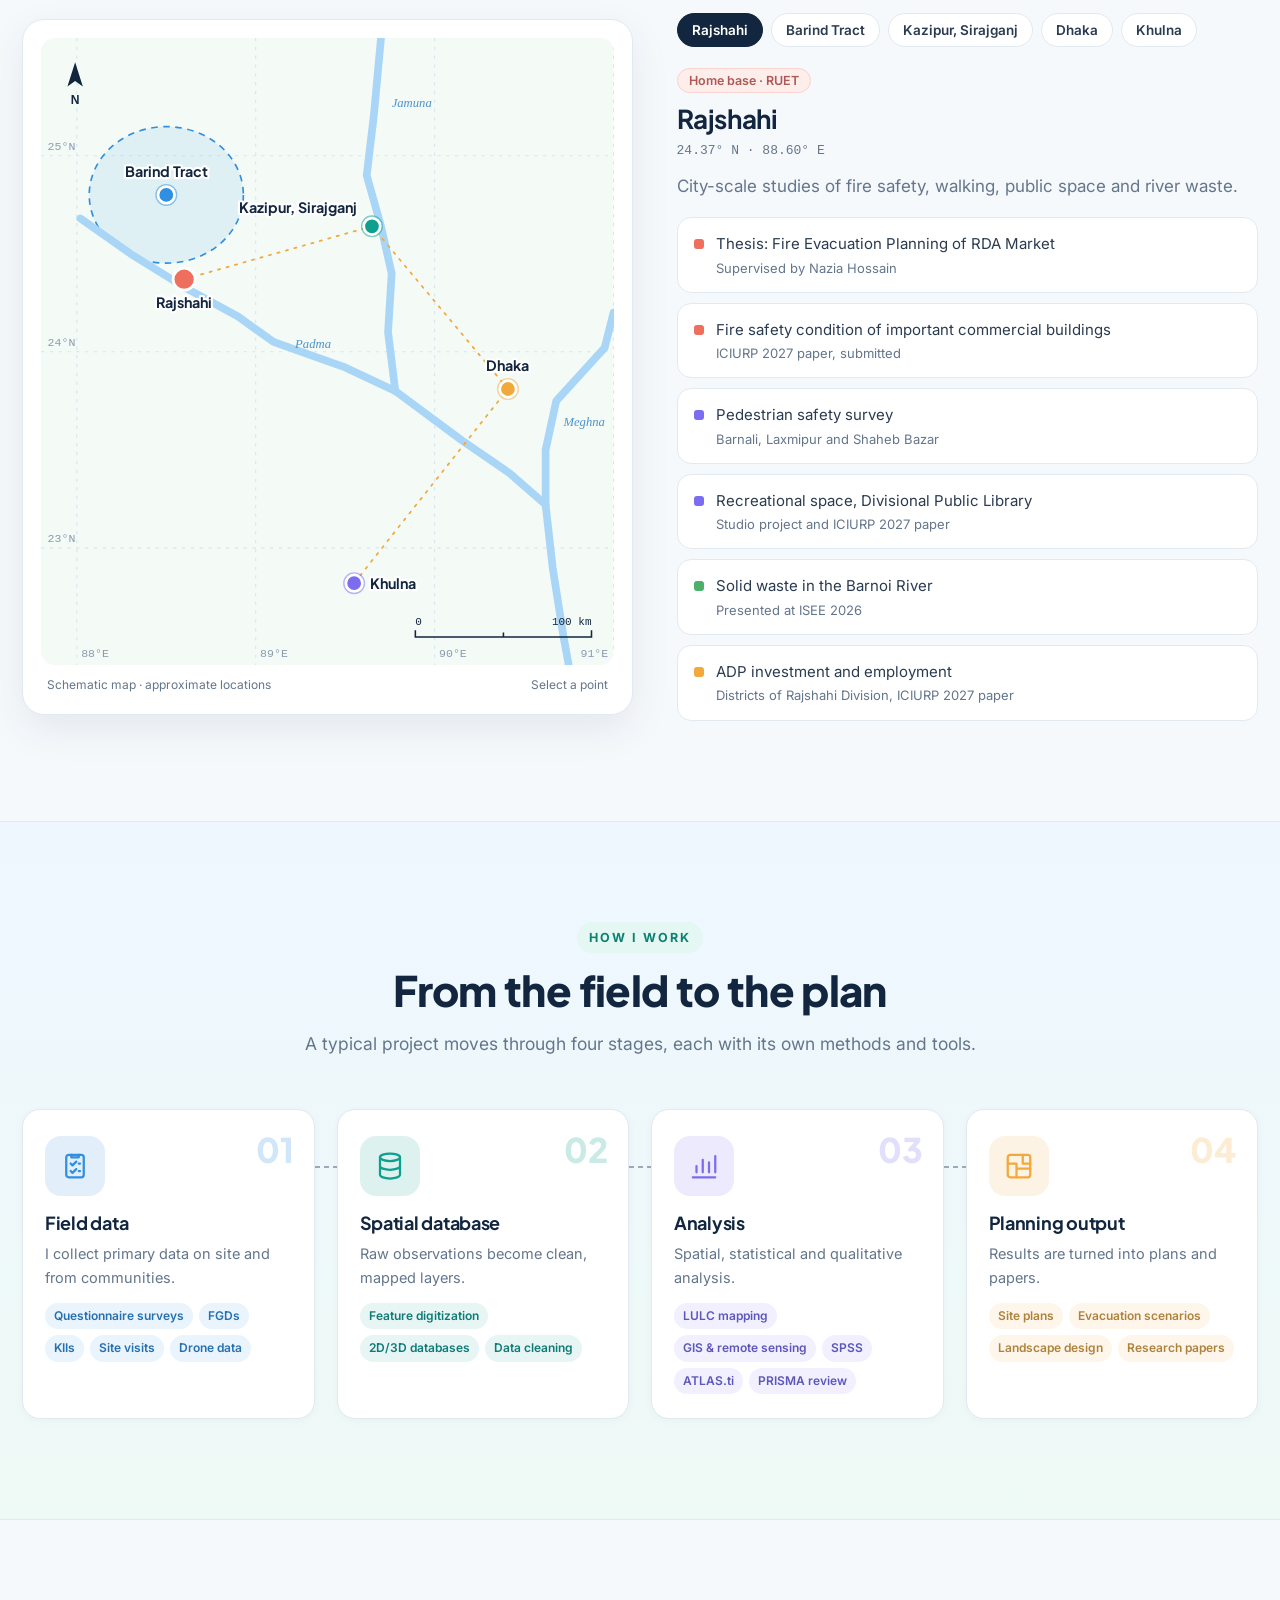
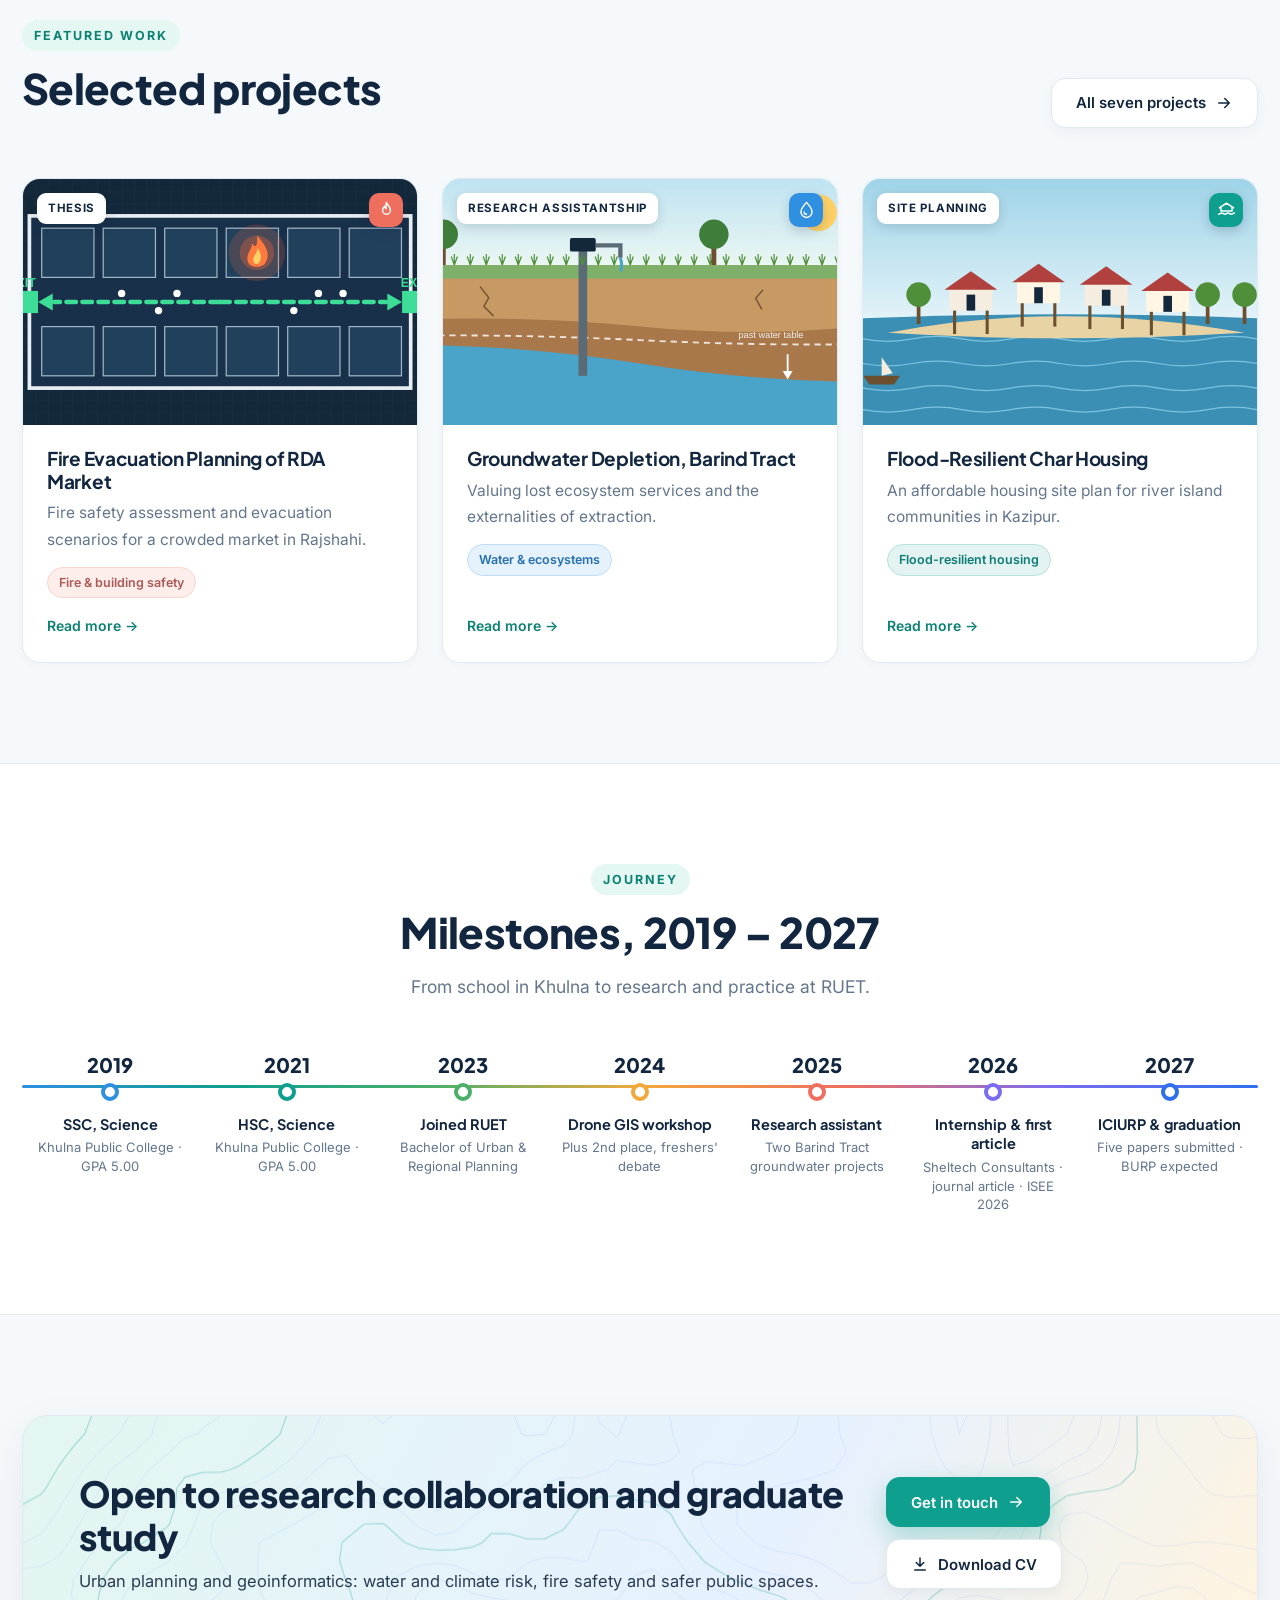
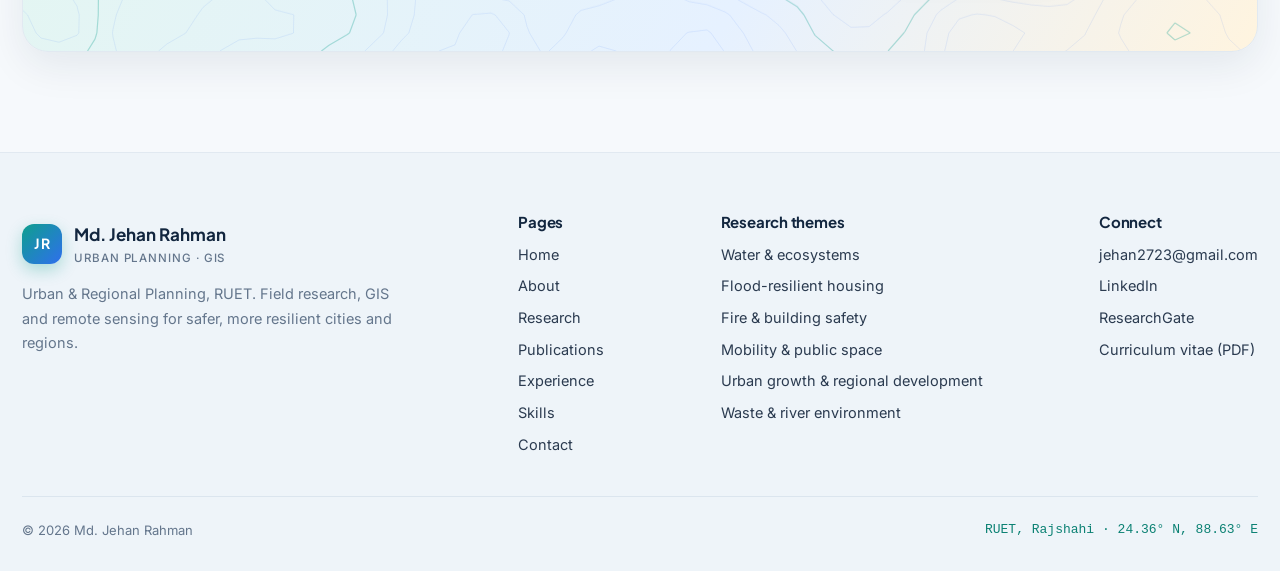
==== commit 986e0735: "Add files via upload" ====
--- a/index.html
+++ b/index.html
@@ -3,15 +3,15 @@
 <head>
 <meta charset="utf-8">
 <meta name="viewport" content="width=device-width, initial-scale=1">
-<title>Md. Jehan Rahman | Urban Planning & GIS</title>
-<meta name="description" content="Portfolio of Md. Jehan Rahman, Urban & Regional Planning student at RUET working with GIS, remote sensing and field research.">
-<meta property="og:title" content="Md. Jehan Rahman | Urban Planning & GIS">
-<meta property="og:description" content="Portfolio of Md. Jehan Rahman, Urban & Regional Planning student at RUET working with GIS, remote sensing and field research.">
+<title>Md. Jehan Rahman | Urban Planning &amp; GIS</title>
+<meta name="description" content="Portfolio of Md. Jehan Rahman, Urban &amp; Regional Planning student at RUET working with GIS, remote sensing and field research.">
+<meta property="og:title" content="Md. Jehan Rahman | Urban Planning &amp; GIS">
+<meta property="og:description" content="Portfolio of Md. Jehan Rahman, Urban &amp; Regional Planning student at RUET working with GIS, remote sensing and field research.">
 <meta property="og:image" content="assets/img/photo.jpg">
-<meta name="theme-color" content="#0b1626">
-<link rel="icon" href="data:image/svg+xml,%3Csvg xmlns='http://www.w3.org/2000/svg' viewBox='0 0 64 64'%3E%3Crect width='64' height='64' rx='14' fill='%230b1626'/%3E%3Cpath d='M12 44 26 26l9 11 6-7 11 14z' fill='%2314a094'/%3E%3Ccircle cx='44' cy='20' r='5' fill='%23e0b65a'/%3E%3C/svg%3E">
+<meta name="theme-color" content="#f9fcff">
+<link rel="icon" href="data:image/svg+xml,%3Csvg xmlns='http://www.w3.org/2000/svg' viewBox='0 0 64 64'%3E%3Crect width='64' height='64' rx='16' fill='%230e9f8e'/%3E%3Cpath d='M12 46 26 27l9 11 6-7 11 15z' fill='%23fff'/%3E%3Ccircle cx='44' cy='20' r='5' fill='%23f2a93b'/%3E%3C/svg%3E">
 <link rel="preconnect" href="https://fonts.googleapis.com"><link rel="preconnect" href="https://fonts.gstatic.com" crossorigin>
-<link href="https://fonts.googleapis.com/css2?family=Inter:wght@400;500;600;700&family=Space+Grotesk:wght@500;600;700&display=swap" rel="stylesheet">
+<link href="https://fonts.googleapis.com/css2?family=Inter:wght@400;500;600;700&family=Plus+Jakarta+Sans:wght@600;700;800&display=swap" rel="stylesheet">
 <link rel="stylesheet" href="assets/css/style.css">
 </head>
 <body data-page="home">
@@ -20,91 +20,87 @@
   <div class="wrap">
     <a class="brand" href="index.html"><span class="mk">JR</span><span>Md. Jehan Rahman<small>Urban Planning · GIS</small></span></a>
     <button class="menu-btn" aria-label="Open menu" aria-expanded="false"><span></span><span></span><span></span></button>
-    <nav class="nav" aria-label="Main"><a href="index.html" data-p="home">Home</a><a href="about.html" data-p="about">About</a><a href="research.html" data-p="research">Research</a><a href="publications.html" data-p="publications">Publications</a><a href="experience.html" data-p="experience">Experience</a><a href="contact.html" data-p="contact">Contact</a><a class="cv" href="cv.pdf" target="_blank" rel="noopener">Download CV</a></nav>
+    <nav class="nav" aria-label="Main"><a href="index.html" data-p="home">Home</a><a href="about.html" data-p="about">About</a><a href="research.html" data-p="research">Research</a><a href="publications.html" data-p="publications">Publications</a><a href="experience.html" data-p="experience">Experience</a><a href="skills.html" data-p="skills">Skills</a><a href="contact.html" data-p="contact">Contact</a><a class="cv" href="cv.pdf" target="_blank" rel="noopener">Download CV</a></nav>
   </div>
 </header>
+<main>
 
 <section class="hero">
-  <canvas class="terrain" aria-label="Interactive 3D city model with buildings, roads, a river and survey points. Drag to rotate."></canvas>
+  <canvas class="city" aria-label="Interactive 3D city model with buildings, roads, a river and survey points. Drag to rotate."></canvas>
   <div class="wrap">
     <span class="eyebrow">Urban &amp; Regional Planning · GIS &amp; Remote Sensing</span>
     <h1>Md. Jehan <span>Rahman</span></h1>
     <p class="lead">Final-year planning student at RUET, Bangladesh. I combine field research with GIS and remote sensing to study how cities and regions manage risk: groundwater, floods, fire and everyday safety.</p>
-    <div class="btns"><a class="btn pri" href="research.html">Explore research <svg viewBox="0 0 24 24" fill="none" stroke="currentColor" stroke-width="2" stroke-linecap="round" stroke-linejoin="round" width="18" height="18"><path d="M5 12h14M13 6l6 6-6 6"/></svg></a><a class="btn ghost" href="cv.pdf" target="_blank" rel="noopener"><svg viewBox="0 0 24 24" fill="none" stroke="currentColor" stroke-width="2" stroke-linecap="round" stroke-linejoin="round" width="18" height="18"><path d="M12 4v11M7 10l5 5 5-5M5 20h14"/></svg> Download CV</a></div>
+    <div class="roles"><span class="pill" style="--c:#0e9f8e"><i></i>BURP · RUET</span><span class="pill" style="--c:#2f6fed"><i></i>CGPA 3.73 / 4.00</span><span class="pill" style="--c:#ef6f5e"><i></i>Undergraduate research assistant</span><span class="pill" style="--c:#f2a93b"><i></i>Published co-author</span></div>
+    <div class="btns"><a class="btn pri" href="research.html">Explore research <svg viewBox="0 0 24 24" fill="none" stroke="currentColor" stroke-width="2" stroke-linecap="round" stroke-linejoin="round" width="18" height="18" aria-hidden="true"><path d="M5 12h14M13 6l6 6-6 6"/></svg></a><a class="btn ghost" href="cv.pdf" target="_blank" rel="noopener"><svg viewBox="0 0 24 24" fill="none" stroke="currentColor" stroke-width="2" stroke-linecap="round" stroke-linejoin="round" width="18" height="18" aria-hidden="true"><path d="M12 4v11M7 10l5 5 5-5M5 20h14"/></svg> Download CV</a></div>
   </div>
-  <div class="legend mono">3D city model (illustrative)<div class="bar" style="background:linear-gradient(90deg,#265c80,#4fd1c5,#e0b65a)"></div><div class="ends"><span>low-rise</span><span>high-rise</span></div><div style="margin-top:8px;display:flex;gap:14px"><span><i style="display:inline-block;width:10px;height:10px;background:#2f7fc1;border-radius:2px;margin-right:5px"></i>river</span><span><i style="display:inline-block;width:14px;border-top:1.5px dashed #78beff;margin-right:5px;vertical-align:3px"></i>flood zone</span><span><i style="display:inline-block;width:10px;height:10px;background:#e0b65a;border-radius:50%;margin-right:5px"></i>survey</span></div></div>
+  <div class="legend mono">3D city model (illustrative)<div class="bar"></div><div class="ends"><span>low-rise</span><span>high-rise</span></div>
+    <div class="keys"><span><i style="width:10px;height:10px;background:#a9d6f6;border-radius:2px"></i>river</span><span><i style="width:14px;border-top:2px dashed #2f6fed;vertical-align:3px"></i>flood zone</span><span><i style="width:10px;height:10px;background:#cdebd0;border-radius:2px"></i>park</span></div></div>
   <div class="hint3d mono">⟲ drag the city to rotate</div>
-  <div class="hud mono">RAJSHAHI, BANGLADESH<br><b>24.37° N · 88.60° E</b><br>WGS 84 <span class="scale"></span></div>
+  <div class="hud mono">CURSOR · RAJSHAHI GRID<br><b id="hudc">24.3700° N · 88.6000° E</b><br>WGS 84 <span class="scale"></span></div>
 </section>
 
 <div class="stats"><div class="wrap"><div class="grid rv">
-  <div class="stat"><div class="num" data-count="3.73">3.73</div><div class="lbl">CGPA out of 4.00</div></div>
-  <div class="stat"><div class="num" data-count="1">1</div><div class="lbl">Peer-reviewed journal article</div></div>
-  <div class="stat"><div class="num" data-count="5">5</div><div class="lbl">Conference papers submitted, ICIURP 2027</div></div>
-  <div class="stat"><div class="num" data-count="2">2</div><div class="lbl">Research assistantships</div></div>
+  <div class="stat"><div class="num c1" data-count="3.73">3.73</div><div class="lbl">CGPA out of 4.00</div></div>
+  <div class="stat"><div class="num c2" data-count="1">1</div><div class="lbl">Peer-reviewed journal article</div></div>
+  <div class="stat"><div class="num c3" data-count="8">8</div><div class="lbl">Papers published, presented or submitted</div></div>
+  <div class="stat"><div class="num c4" data-count="5">5</div><div class="lbl">First-author papers submitted to ICIURP 2027</div></div>
+  <div class="stat"><div class="num c5" data-count="7">7</div><div class="lbl">Research, studio and practice projects</div></div>
+  <div class="stat"><div class="num c6" data-count="2">2</div><div class="lbl">Research assistantships</div></div>
 </div></div></div>
 
-<section class="blk"><div class="wrap">
-  <div class="sec-head rv"><span class="kicker">Research themes</span><h2>Where planning meets spatial data</h2><p>Four connected questions run through my studio work, field research and papers.</p></div>
-  <div class="grid g4">
-    <div class="card rv"><div class="ico"><svg viewBox="0 0 24 24" fill="none" stroke="currentColor" stroke-width="1.8" stroke-linecap="round" stroke-linejoin="round"><path d="M12 3s7 7.6 7 12a7 7 0 0 1-14 0c0-4.4 7-12 7-12z"/><path d="M9 15a3 3 0 0 0 3 3"/></svg></div><h3>Groundwater &amp; ecosystems</h3><p>Valuing ecosystem services lost to groundwater depletion in the Barind Tract, and the costs of extraction.</p></div>
-    <div class="card rv d1"><div class="ico"><svg viewBox="0 0 24 24" fill="none" stroke="currentColor" stroke-width="1.8" stroke-linecap="round" stroke-linejoin="round"><path d="M3 10l9-6 9 6"/><path d="M5 9v5h14V9"/><path d="M2 18c2 0 2-1.5 4-1.5S8 18 10 18s2-1.5 4-1.5 2 1.5 4 1.5 2-1.5 4-1.5"/></svg></div><h3>Flood resilience</h3><p>Affordable, flood-resilient housing site plans for char (river island) communities in Kazipur, Sirajganj.</p></div>
-    <div class="card rv d2"><div class="ico"><svg viewBox="0 0 24 24" fill="none" stroke="currentColor" stroke-width="1.8" stroke-linecap="round" stroke-linejoin="round"><path d="M12 3c1 4 5 5.5 5 10a5 5 0 0 1-10 0c0-2.5 1.5-4 2.5-5 .3 1.6 1 2.6 2 3 0-3-.5-5.5.5-8z"/></svg></div><h3>Fire safety</h3><p>Fire safety and evacuation planning for crowded commercial buildings, starting with RDA Market, Rajshahi.</p></div>
-    <div class="card rv d3"><div class="ico"><svg viewBox="0 0 24 24" fill="none" stroke="currentColor" stroke-width="1.8" stroke-linecap="round" stroke-linejoin="round"><circle cx="13" cy="4" r="2"/><path d="m9 21 2-6 3 3v3M7 12l3-4 4 1 2 3 3 1M11 15l1-5"/></svg></div><h3>Safer public spaces</h3><p>Pedestrian safety and accessibility, community recreation space and solid waste in urban rivers.</p></div>
+<section class="blk"><div class="wrap split" style="grid-template-columns:.78fr 1.22fr">
+  <div class="portrait rv"><img src="assets/img/photo.jpg" alt="Portrait of Md. Jehan Rahman"><div class="chip"><b>3.73 / 4.00</b>CGPA, BURP at RUET</div></div>
+  <div class="rv d1">
+    <span class="kicker">Introduction</span><h2 style="font-size:clamp(28px,3.2vw,40px);font-weight:800;margin:14px 0 16px">Planning with evidence from the field and from the map</h2>
+    <p class="lead-p">I am a final-year undergraduate in Urban &amp; Regional Planning at Rajshahi University of Engineering &amp; Technology (RUET), Bangladesh.</p>
+    <p class="lead-p">I have worked as an undergraduate research assistant on two groundwater projects, interned on an upazila development plan, and co-authored a peer-reviewed journal article.</p>
+    <div class="facts">
+      <div><small>Degree</small><b>BURP, RUET (2023–2027, expected)</b></div>
+      <div><small>Thesis</small><b>Fire evacuation planning, RDA Market</b></div>
+      <div><small>Based in</small><b>Rajshahi, Bangladesh</b></div>
+      <div><small>Languages</small><b>Bengali, English, Hindi</b></div>
+    </div>
+    <div class="btns"><a class="btn line" href="about.html">More about me <svg viewBox="0 0 24 24" fill="none" stroke="currentColor" stroke-width="2" stroke-linecap="round" stroke-linejoin="round" width="18" height="18" aria-hidden="true"><path d="M5 12h14M13 6l6 6-6 6"/></svg></a></div>
   </div>
 </div></section>
 
-<section class="blk dark"><div class="wrap">
-  <div class="sec-head rv"><span class="kicker" style="color:var(--cyan)">How I work</span><h2>From the field to the plan</h2><p>A typical project moves through four stages, each with its own tools.</p></div>
-  <div class="flow">
-    <div class="step rv"><div class="dot"><svg viewBox="0 0 24 24" fill="none" stroke="currentColor" stroke-width="1.8" stroke-linecap="round" stroke-linejoin="round"><rect x="5" y="3" width="14" height="18" rx="2"/><path d="M9 3v2h6V3M8.5 10l1.5 1.5L13 8.5M8.5 16l1.5 1.5L13 14.5M15 10h1M15 16h1"/></svg></div><h4>Field data</h4><p>Questionnaire surveys, FGDs, key informant interviews and drone-based collection.</p></div>
-    <div class="step rv d1"><div class="dot"><svg viewBox="0 0 24 24" fill="none" stroke="currentColor" stroke-width="1.8" stroke-linecap="round" stroke-linejoin="round"><ellipse cx="12" cy="5" rx="8" ry="3"/><path d="M4 5v14c0 1.7 3.6 3 8 3s8-1.3 8-3V5M4 12c0 1.7 3.6 3 8 3s8-1.3 8-3"/></svg></div><h4>Spatial database</h4><p>Feature digitization and 2D/3D planning databases.</p></div>
-    <div class="step rv d2"><div class="dot"><svg viewBox="0 0 24 24" fill="none" stroke="currentColor" stroke-width="1.8" stroke-linecap="round" stroke-linejoin="round"><path d="M3 21h18M6 17v-5M11 17V7M16 17v-8M21 17V4"/></svg></div><h4>Analysis</h4><p>Land use/land cover mapping, SPSS statistics and ATLAS.ti coding.</p></div>
-    <div class="step rv d3"><div class="dot"><svg viewBox="0 0 24 24" fill="none" stroke="currentColor" stroke-width="1.8" stroke-linecap="round" stroke-linejoin="round"><rect x="3" y="3" width="18" height="18" rx="2"/><path d="M3 10h7v11M10 14h11M15 3v7h6"/></svg></div><h4>Planning output</h4><p>Site plans, evacuation scenarios and evidence for policy.</p></div>
-  </div>
-</div></section>
-
-<section class="blk alt"><div class="wrap split">
-  <div class="layers rv" role="img" aria-label="Five GIS layers stacked: elevation, land use, rivers and wells, roads and plots, survey sites"><div class="stack">
-    <div class="ly l-dem"><span>Elevation (DEM)</span></div>
-    <div class="ly l-lulc"><span>Land use / land cover</span></div>
-    <div class="ly l-water"><span>Rivers &amp; wells</span></div>
-    <div class="ly l-roads"><span>Roads &amp; plots</span></div>
-    <div class="ly l-sites"><span>Survey sites</span></div>
-  </div>
-  <div class="lylegend"><span><i style="background:linear-gradient(135deg,#1d5b8f,#7cb26a,#b98a5a)"></i>1 Elevation</span><span><i style="background:#e6c35c"></i>2 Land use</span><span><i style="background:#2f7fc1"></i>3 Rivers &amp; wells</span><span><i style="background:#555"></i>4 Roads &amp; plots</span><span><i style="background:#d6453d"></i>5 Survey sites</span></div></div>
-  <div class="rv">
-    <span class="kicker">GIS thinking</span><h2 style="font-size:clamp(26px,3vw,36px);margin:12px 0">Every plan is a stack of layers</h2>
-    <p style="color:var(--muted)">Planning questions become clearer when terrain, land use, water, infrastructure and people are mapped on one shared base. That is the core of my workflow.</p>
-    <ul class="checks">
-      <li><b>Land use/land cover maps</b> for the Barind Tract groundwater studies</li>
-      <li><b>Digitized features and 2D/3D databases</b> for the Nawabganj Upazila Development Plan</li>
-      <li><b>Drone-based geospatial data collection</b> training with the RUET GIS Club</li>
-    </ul>
-  </div>
+<section class="blk alt"><div class="wrap">
+  <div class="sec-head rv"><span class="kicker">Research themes</span><h2>Six themes, one question</h2><p>How do cities and regions manage risk? Each theme below links to the projects and papers behind it.</p></div>
+  <div class="grid g3"><a class="card theme rv d0" style="--c:#2f8fe0" href="research.html#water"><span class="n">01</span><div class="ico" style="--c:#2f8fe0"><svg viewBox="0 0 24 24" fill="none" stroke="currentColor" stroke-width="1.8" stroke-linecap="round" stroke-linejoin="round" aria-hidden="true"><path d="M12 3s7 7.6 7 12a7 7 0 0 1-14 0c0-4.4 7-12 7-12z"/><path d="M9 15a3 3 0 0 0 3 3"/></svg></div><h3>Water &amp; ecosystems</h3><p>Valuing what is lost when groundwater falls in the Barind Tract.</p><ul><li>2 research assistantships</li><li>1 preprint</li></ul><span class="go">View work →</span></a><a class="card theme rv d1" style="--c:#0e9f8e" href="research.html#flood"><span class="n">02</span><div class="ico" style="--c:#0e9f8e"><svg viewBox="0 0 24 24" fill="none" stroke="currentColor" stroke-width="1.8" stroke-linecap="round" stroke-linejoin="round" aria-hidden="true"><path d="M3 10l9-6 9 6"/><path d="M5 9v5h14V9"/><path d="M2 18c2 0 2-1.5 4-1.5S8 18 10 18s2-1.5 4-1.5 2 1.5 4 1.5 2-1.5 4-1.5"/></svg></div><h3>Flood-resilient housing</h3><p>Affordable housing layouts for river island (char) communities.</p><ul><li>1 site-planning project</li><li>1 conference paper</li></ul><span class="go">View work →</span></a><a class="card theme rv d2" style="--c:#ef6f5e" href="research.html#fire"><span class="n">03</span><div class="ico" style="--c:#ef6f5e"><svg viewBox="0 0 24 24" fill="none" stroke="currentColor" stroke-width="1.8" stroke-linecap="round" stroke-linejoin="round" aria-hidden="true"><path d="M12 3c1 4 5 5.5 5 10a5 5 0 0 1-10 0c0-2.5 1.5-4 2.5-5 .3 1.6 1 2.6 2 3 0-3-.5-5.5.5-8z"/></svg></div><h3>Fire &amp; building safety</h3><p>Fire safety and evacuation in crowded commercial buildings.</p><ul><li>Undergraduate thesis</li><li>1 conference paper</li></ul><span class="go">View work →</span></a><a class="card theme rv d0" style="--c:#7b6cf0" href="research.html#mobility"><span class="n">04</span><div class="ico" style="--c:#7b6cf0"><svg viewBox="0 0 24 24" fill="none" stroke="currentColor" stroke-width="1.8" stroke-linecap="round" stroke-linejoin="round" aria-hidden="true"><circle cx="13" cy="4" r="2"/><path d="m9 21 2-6 3 3v3M7 12l3-4 4 1 2 3 3 1M11 15l1-5"/></svg></div><h3>Mobility &amp; public space</h3><p>Walking safety, accessibility and community recreation space.</p><ul><li>2 field and studio projects</li><li>2 conference papers</li></ul><span class="go">View work →</span></a><a class="card theme rv d1" style="--c:#f2a93b" href="research.html#urban"><span class="n">05</span><div class="ico" style="--c:#f2a93b"><svg viewBox="0 0 24 24" fill="none" stroke="currentColor" stroke-width="1.8" stroke-linecap="round" stroke-linejoin="round" aria-hidden="true"><rect x="3" y="3" width="18" height="18" rx="2"/><path d="M3 10h7v11M10 14h11M15 3v7h6"/></svg></div><h3>Urban growth &amp; regional development</h3><p>New towns, upazila plans and public investment across districts.</p><ul><li>1 journal article</li><li>1 internship</li><li>1 conference paper</li></ul><span class="go">View work →</span></a><a class="card theme rv d2" style="--c:#4caf6a" href="publications.html#waste"><span class="n">06</span><div class="ico" style="--c:#4caf6a"><svg viewBox="0 0 24 24" fill="none" stroke="currentColor" stroke-width="1.8" stroke-linecap="round" stroke-linejoin="round" aria-hidden="true"><path d="M5 19C5 11 10 6 20 5c0 10-5 15-13 15-1 0-2-.3-2-1z"/><path d="M5 19c3-5 6-8 10-10"/></svg></div><h3>Waste &amp; river environment</h3><p>How community behaviour shapes solid waste in an urban river.</p><ul><li>1 conference paper, presented</li></ul><span class="go">View work →</span></a></div>
 </div></section>
 
 <section class="blk"><div class="wrap">
-  <div class="sec-head rv" style="display:flex;justify-content:space-between;align-items:flex-end;max-width:none;gap:20px;flex-wrap:wrap"><div style="max-width:620px"><span class="kicker">Featured work</span><h2>Selected projects</h2></div><a class="btn line" href="research.html">All projects <svg viewBox="0 0 24 24" fill="none" stroke="currentColor" stroke-width="2" stroke-linecap="round" stroke-linejoin="round" width="18" height="18"><path d="M5 12h14M13 6l6 6-6 6"/></svg></a></div>
-  <div class="grid g3">
-    <a class="card proj rv" href="research.html" style="color:inherit;text-decoration:none"><div class="thumb"><img src="assets/img/fire-evacuation.svg" alt="Fire evacuation illustration" loading="lazy"><span class="badge">Thesis</span></div><div class="body"><h3>Fire Evacuation Planning of RDA Market</h3><p>Fire safety assessment and evacuation scenarios for a crowded market in Rajshahi.</p><span class="more">Read more →</span></div></a>
-    <a class="card proj rv d1" href="research.html" style="color:inherit;text-decoration:none"><div class="thumb"><img src="assets/img/groundwater.svg" alt="Groundwater illustration" loading="lazy"><span class="badge">Research assistant</span></div><div class="body"><h3>Groundwater Depletion, Barind Tract</h3><p>Valuing lost ecosystem services and the externalities of extraction.</p><span class="more">Read more →</span></div></a>
-    <a class="card proj rv d2" href="research.html" style="color:inherit;text-decoration:none"><div class="thumb"><img src="assets/img/char-housing.svg" alt="Char housing illustration" loading="lazy"><span class="badge">Site planning</span></div><div class="body"><h3>Flood-Resilient Char Housing</h3><p>An affordable housing site plan for river island communities in Kazipur.</p><span class="more">Read more →</span></div></a>
-  </div>
+  <div class="sec-head rv"><span class="kicker">Where I work</span><h2>Field sites across Bangladesh</h2><p>From the Barind Tract to the Jamuna chars. Select a point on the map to see the work done there.</p></div><div class="sitemap"><div class="mapbox rv"><svg viewBox="0 0 520 570" role="img" aria-label="Schematic map of field sites in Bangladesh: Rajshahi, Barind Tract, Kazipur in Sirajganj, Dhaka and Khulna"><rect width="520" height="570" fill="#f4faf6"/><line x1="32.5" y1="0" x2="32.5" y2="570" stroke="#d9e6ee" stroke-dasharray="3 5"/><text x="36.5" y="562" font-size="10.5" fill="#8a9bb0" font-family="monospace">88°E</text><line x1="195.0" y1="0" x2="195.0" y2="570" stroke="#d9e6ee" stroke-dasharray="3 5"/><text x="199.0" y="562" font-size="10.5" fill="#8a9bb0" font-family="monospace">89°E</text><line x1="357.5" y1="0" x2="357.5" y2="570" stroke="#d9e6ee" stroke-dasharray="3 5"/><text x="361.5" y="562" font-size="10.5" fill="#8a9bb0" font-family="monospace">90°E</text><line x1="520.0" y1="0" x2="520.0" y2="570" stroke="#d9e6ee" stroke-dasharray="3 5"/><text x="490.0" y="562" font-size="10.5" fill="#8a9bb0" font-family="monospace">91°E</text><line x1="0" y1="463.1" x2="520" y2="463.1" stroke="#d9e6ee" stroke-dasharray="3 5"/><text x="6" y="458.1" font-size="10.5" fill="#8a9bb0" font-family="monospace">23°N</text><line x1="0" y1="285.0" x2="520" y2="285.0" stroke="#d9e6ee" stroke-dasharray="3 5"/><text x="6" y="280.0" font-size="10.5" fill="#8a9bb0" font-family="monospace">24°N</text><line x1="0" y1="106.9" x2="520" y2="106.9" stroke="#d9e6ee" stroke-dasharray="3 5"/><text x="6" y="101.9" font-size="10.5" fill="#8a9bb0" font-family="monospace">25°N</text><ellipse cx="113.8" cy="142.5" rx="70" ry="62" fill="rgba(47,143,224,.10)" stroke="#2f8fe0" stroke-width="1.5" stroke-dasharray="6 5"/><path d="M35.7 163.9 L81.2 195.9 L130.0 226.2 L178.8 252.9 L211.2 276.1 L276.3 299.2 L321.8 320.6 L381.9 365.2 L425.8 395.4 L458.3 423.9" fill="none" stroke="#a9d6f6" stroke-width="7" stroke-linecap="round" stroke-linejoin="round"/><text x="230.8" y="281.4" font-size="11.5" font-style="italic" fill="#4d93c9" font-family="Georgia,serif">Padma</text><path d="M308.8 0.0 L302.2 71.3 L295.8 124.7 L308.8 171.0 L318.5 213.8 L315.2 267.2 L321.8 320.6" fill="none" stroke="#a9d6f6" stroke-width="7" stroke-linecap="round" stroke-linejoin="round"/><text x="318.5" y="62.3" font-size="11.5" font-style="italic" fill="#4d93c9" font-family="Georgia,serif">Jamuna</text><path d="M520.0 249.4 L511.9 281.4 L468.0 329.5 L458.3 374.1 L458.3 423.9 L464.7 480.9 L474.5 543.3 L479.4 570.0" fill="none" stroke="#a9d6f6" stroke-width="7" stroke-linecap="round" stroke-linejoin="round"/><text x="474.5" y="352.7" font-size="11.5" font-style="italic" fill="#4d93c9" font-family="Georgia,serif">Meghna</text><path d="M130.0 219.1 L300.6 171.0 L424.1 318.8 L284.4 495.2" fill="none" stroke="#f2a93b" stroke-width="1.6" stroke-dasharray="2 6" stroke-linecap="round"/><g class="site on" data-site="raj" style="--c:#ef6f5e" tabindex="0" role="button" aria-label="Rajshahi"><circle class="hit" cx="130.0" cy="219.1" r="26"/><circle class="ring" cx="130.0" cy="219.1" r="9" style="animation-delay:0.0s"/><circle class="dot" cx="130.0" cy="219.1" r="7.5"/><text x="130.0" y="245.1" text-anchor="middle">Rajshahi</text></g><g class="site" data-site="bar" style="--c:#2f8fe0" tabindex="0" role="button" aria-label="Barind Tract"><circle class="hit" cx="113.8" cy="142.5" r="26"/><circle class="ring" cx="113.8" cy="142.5" r="9" style="animation-delay:0.4s"/><circle class="dot" cx="113.8" cy="142.5" r="7.5"/><text x="113.8" y="126.5" text-anchor="middle">Barind Tract</text></g><g class="site" data-site="kaz" style="--c:#0e9f8e" tabindex="0" role="button" aria-label="Kazipur, Sirajganj"><circle class="hit" cx="300.6" cy="171.0" r="26"/><circle class="ring" cx="300.6" cy="171.0" r="9" style="animation-delay:0.8s"/><circle class="dot" cx="300.6" cy="171.0" r="7.5"/><text x="286.6" y="159.0" text-anchor="end">Kazipur, Sirajganj</text></g><g class="site" data-site="dha" style="--c:#f2a93b" tabindex="0" role="button" aria-label="Dhaka"><circle class="hit" cx="424.1" cy="318.8" r="26"/><circle class="ring" cx="424.1" cy="318.8" r="9" style="animation-delay:1.2s"/><circle class="dot" cx="424.1" cy="318.8" r="7.5"/><text x="424.1" y="302.8" text-anchor="middle">Dhaka</text></g><g class="site" data-site="khu" style="--c:#7b6cf0" tabindex="0" role="button" aria-label="Khulna"><circle class="hit" cx="284.4" cy="495.2" r="26"/><circle class="ring" cx="284.4" cy="495.2" r="9" style="animation-delay:1.6s"/><circle class="dot" cx="284.4" cy="495.2" r="7.5"/><text x="298.4" y="500.2" text-anchor="start">Khulna</text></g><g transform="translate(24,28)"><path d="M0 16 7 -6l7 22-7-5z" fill="#12263f"/><text x="7" y="32" text-anchor="middle" font-size="11" font-weight="700" fill="#12263f" font-family="sans-serif">N</text></g><g transform="translate(340,538)"><path d="M0 0v6h160V0M80 2v4" fill="none" stroke="#12263f" stroke-width="1.4"/><text x="0" y="-5" font-size="10" fill="#12263f" font-family="monospace">0</text><text x="160" y="-5" text-anchor="end" font-size="10" fill="#12263f" font-family="monospace">100 km</text></g></svg><div class="cap"><span>Schematic map · approximate locations</span><span>Select a point</span></div></div>
+  <div class="rv d1"><div class="site-tabs"><button data-site="raj" class="on" aria-pressed="true">Rajshahi</button><button data-site="bar" class="" aria-pressed="false">Barind Tract</button><button data-site="kaz" class="" aria-pressed="false">Kazipur, Sirajganj</button><button data-site="dha" class="" aria-pressed="false">Dhaka</button><button data-site="khu" class="" aria-pressed="false">Khulna</button></div><div class="site-panels"><div class="site-panel on" data-site="raj"><span class="tag c" style="--c:#ef6f5e">Home base · RUET</span><h3>Rajshahi</h3><div class="where mono">24.37° N · 88.60° E</div><p class="lead-p" style="margin-top:10px">City-scale studies of fire safety, walking, public space and river waste.</p><ul><li style="--c:#ef6f5e"><i></i><div>Thesis: Fire Evacuation Planning of RDA Market<small>Supervised by Nazia Hossain</small></div></li><li style="--c:#ef6f5e"><i></i><div>Fire safety condition of important commercial buildings<small>ICIURP 2027 paper, submitted</small></div></li><li style="--c:#7b6cf0"><i></i><div>Pedestrian safety survey<small>Barnali, Laxmipur and Shaheb Bazar</small></div></li><li style="--c:#7b6cf0"><i></i><div>Recreational space, Divisional Public Library<small>Studio project and ICIURP 2027 paper</small></div></li><li style="--c:#4caf6a"><i></i><div>Solid waste in the Barnoi River<small>Presented at ISEE 2026</small></div></li><li style="--c:#f2a93b"><i></i><div>ADP investment and employment<small>Districts of Rajshahi Division, ICIURP 2027 paper</small></div></li></ul></div><div class="site-panel" data-site="bar"><span class="tag c" style="--c:#2f8fe0">North-west Bangladesh</span><h3>Barind Tract</h3><div class="where mono">24.80° N · 88.50° E</div><p class="lead-p" style="margin-top:10px">Two research assistantships on groundwater, with field surveys, FGDs, KIIs and land use/land cover mapping.</p><ul><li style="--c:#2f8fe0"><i></i><div>Valuing ecosystem services lost due to groundwater depletion<small>Research assistant · supervised by Sumita Roy</small></div></li><li style="--c:#2f8fe0"><i></i><div>Valuing economic and environmental externalities of groundwater extraction<small>Research assistant · supervised by Md. Sakib Zubayer</small></div></li></ul></div><div class="site-panel" data-site="kaz"><span class="tag c" style="--c:#0e9f8e">Jamuna river chars</span><h3>Kazipur, Sirajganj</h3><div class="where mono">24.64° N · 89.65° E</div><p class="lead-p" style="margin-top:10px">Site planning for river island (char) communities exposed to flooding.</p><ul><li style="--c:#0e9f8e"><i></i><div>Flood-resilient affordable housing site plan<small>ICIURP 2027 paper, submitted, first author</small></div></li></ul></div><div class="site-panel" data-site="dha"><span class="tag c" style="--c:#f2a93b">Capital region</span><h3>Dhaka</h3><div class="where mono">23.81° N · 90.41° E</div><p class="lead-p" style="margin-top:10px">Professional practice and a peer-reviewed study of a planned new town.</p><ul><li style="--c:#f2a93b"><i></i><div>Internship at Sheltech Consultants (Pvt.) Ltd.<small>Nawabganj Upazila Development Plan · Feb – Mar 2026</small></div></li><li style="--c:#f2a93b"><i></i><div>Purbachal New Town and the decentralization of Dhaka<small>City and Environment Interactions, 2026</small></div></li></ul></div><div class="site-panel" data-site="khu"><span class="tag c" style="--c:#7b6cf0">Where I studied before RUET</span><h3>Khulna</h3><div class="where mono">22.82° N · 89.55° E</div><p class="lead-p" style="margin-top:10px">Secondary and higher secondary education.</p><ul><li style="--c:#7b6cf0"><i></i><div>Higher Secondary Certificate, Science (2021)<small>Khulna Public College · GPA 5.00 / 5.00</small></div></li><li style="--c:#7b6cf0"><i></i><div>Secondary School Certificate, Science (2019)<small>Khulna Public College · GPA 5.00 / 5.00</small></div></li></ul></div></div></div></div>
+</div></section>
+
+<section class="blk tint"><div class="wrap">
+  <div class="sec-head rv center"><span class="kicker">How I work</span><h2>From the field to the plan</h2><p>A typical project moves through four stages, each with its own methods and tools.</p></div><div class="flow"><div class="step rv d0" style="--c:#2f8fe0"><span class="no">01</span><div class="dot"><svg viewBox="0 0 24 24" fill="none" stroke="currentColor" stroke-width="1.8" stroke-linecap="round" stroke-linejoin="round" aria-hidden="true"><rect x="5" y="3" width="14" height="18" rx="2"/><path d="M9 3v2h6V3M8.5 10l1.5 1.5L13 8.5M8.5 16l1.5 1.5L13 14.5M15 10h1M15 16h1"/></svg></div><h4>Field data</h4><p>I collect primary data on site and from communities.</p><ul><li>Questionnaire surveys</li><li>FGDs</li><li>KIIs</li><li>Site visits</li><li>Drone data</li></ul></div><div class="step rv d1" style="--c:#0e9f8e"><span class="no">02</span><div class="dot"><svg viewBox="0 0 24 24" fill="none" stroke="currentColor" stroke-width="1.8" stroke-linecap="round" stroke-linejoin="round" aria-hidden="true"><ellipse cx="12" cy="5" rx="8" ry="3"/><path d="M4 5v14c0 1.7 3.6 3 8 3s8-1.3 8-3V5M4 12c0 1.7 3.6 3 8 3s8-1.3 8-3"/></svg></div><h4>Spatial database</h4><p>Raw observations become clean, mapped layers.</p><ul><li>Feature digitization</li><li>2D/3D databases</li><li>Data cleaning</li></ul></div><div class="step rv d2" style="--c:#7b6cf0"><span class="no">03</span><div class="dot"><svg viewBox="0 0 24 24" fill="none" stroke="currentColor" stroke-width="1.8" stroke-linecap="round" stroke-linejoin="round" aria-hidden="true"><path d="M3 21h18M6 17v-5M11 17V7M16 17v-8M21 17V4"/></svg></div><h4>Analysis</h4><p>Spatial, statistical and qualitative analysis.</p><ul><li>LULC mapping</li><li>GIS &amp; remote sensing</li><li>SPSS</li><li>ATLAS.ti</li><li>PRISMA review</li></ul></div><div class="step rv d3" style="--c:#f2a93b"><span class="no">04</span><div class="dot"><svg viewBox="0 0 24 24" fill="none" stroke="currentColor" stroke-width="1.8" stroke-linecap="round" stroke-linejoin="round" aria-hidden="true"><rect x="3" y="3" width="18" height="18" rx="2"/><path d="M3 10h7v11M10 14h11M15 3v7h6"/></svg></div><h4>Planning output</h4><p>Results are turned into plans and papers.</p><ul><li>Site plans</li><li>Evacuation scenarios</li><li>Landscape design</li><li>Research papers</li></ul></div></div>
+</div></section>
+
+<section class="blk"><div class="wrap">
+  <div class="sec-head rv" style="display:flex;justify-content:space-between;align-items:flex-end;max-width:none;gap:20px;flex-wrap:wrap"><div style="max-width:640px"><span class="kicker">Featured work</span><h2>Selected projects</h2></div><a class="btn line" href="research.html">All seven projects <svg viewBox="0 0 24 24" fill="none" stroke="currentColor" stroke-width="2" stroke-linecap="round" stroke-linejoin="round" width="18" height="18" aria-hidden="true"><path d="M5 12h14M13 6l6 6-6 6"/></svg></a></div>
+  <div class="grid g3"><a class="card proj rv" href="research.html" style="color:inherit;text-decoration:none"><div class="thumb"><img src="assets/img/fire-evacuation.svg" alt="" loading="lazy"><span class="badge">Thesis</span><span class="th" style="--c:#ef6f5e"><svg viewBox="0 0 24 24" fill="none" stroke="currentColor" stroke-width="1.8" stroke-linecap="round" stroke-linejoin="round" aria-hidden="true"><path d="M12 3c1 4 5 5.5 5 10a5 5 0 0 1-10 0c0-2.5 1.5-4 2.5-5 .3 1.6 1 2.6 2 3 0-3-.5-5.5.5-8z"/></svg></span></div><div class="body"><h3>Fire Evacuation Planning of RDA Market</h3><p>Fire safety assessment and evacuation scenarios for a crowded market in Rajshahi.</p><div class="tags"><span class="tag c" style="--c:#ef6f5e">Fire &amp; building safety</span></div><span class="more">Read more →</span></div></a><a class="card proj rv" href="research.html" style="color:inherit;text-decoration:none"><div class="thumb"><img src="assets/img/groundwater.svg" alt="" loading="lazy"><span class="badge">Research assistantship</span><span class="th" style="--c:#2f8fe0"><svg viewBox="0 0 24 24" fill="none" stroke="currentColor" stroke-width="1.8" stroke-linecap="round" stroke-linejoin="round" aria-hidden="true"><path d="M12 3s7 7.6 7 12a7 7 0 0 1-14 0c0-4.4 7-12 7-12z"/><path d="M9 15a3 3 0 0 0 3 3"/></svg></span></div><div class="body"><h3>Groundwater Depletion, Barind Tract</h3><p>Valuing lost ecosystem services and the externalities of extraction.</p><div class="tags"><span class="tag c" style="--c:#2f8fe0">Water &amp; ecosystems</span></div><span class="more">Read more →</span></div></a><a class="card proj rv" href="research.html" style="color:inherit;text-decoration:none"><div class="thumb"><img src="assets/img/char-housing.svg" alt="" loading="lazy"><span class="badge">Site planning</span><span class="th" style="--c:#0e9f8e"><svg viewBox="0 0 24 24" fill="none" stroke="currentColor" stroke-width="1.8" stroke-linecap="round" stroke-linejoin="round" aria-hidden="true"><path d="M3 10l9-6 9 6"/><path d="M5 9v5h14V9"/><path d="M2 18c2 0 2-1.5 4-1.5S8 18 10 18s2-1.5 4-1.5 2 1.5 4 1.5 2-1.5 4-1.5"/></svg></span></div><div class="body"><h3>Flood-Resilient Char Housing</h3><p>An affordable housing site plan for river island communities in Kazipur.</p><div class="tags"><span class="tag c" style="--c:#0e9f8e">Flood-resilient housing</span></div><span class="more">Read more →</span></div></a></div>
+</div></section>
+
+<section class="blk alt"><div class="wrap">
+  <div class="sec-head rv center"><span class="kicker">Journey</span><h2>Milestones, 2019 – 2027</h2><p>From school in Khulna to research and practice at RUET.</p></div><div class="miles rv"><div class="mile" style="--c:#2f8fe0"><div class="yr">2019</div><div class="pt"></div><b>SSC, Science</b><small>Khulna Public College · GPA 5.00</small></div><div class="mile" style="--c:#0e9f8e"><div class="yr">2021</div><div class="pt"></div><b>HSC, Science</b><small>Khulna Public College · GPA 5.00</small></div><div class="mile" style="--c:#4caf6a"><div class="yr">2023</div><div class="pt"></div><b>Joined RUET</b><small>Bachelor of Urban &amp; Regional Planning</small></div><div class="mile" style="--c:#f2a93b"><div class="yr">2024</div><div class="pt"></div><b>Drone GIS workshop</b><small>Plus 2nd place, freshers&#39; debate</small></div><div class="mile" style="--c:#ef6f5e"><div class="yr">2025</div><div class="pt"></div><b>Research assistant</b><small>Two Barind Tract groundwater projects</small></div><div class="mile" style="--c:#7b6cf0"><div class="yr">2026</div><div class="pt"></div><b>Internship &amp; first article</b><small>Sheltech Consultants · journal article · ISEE 2026</small></div><div class="mile" style="--c:#2f6fed"><div class="yr">2027</div><div class="pt"></div><b>ICIURP &amp; graduation</b><small>Five papers submitted · BURP expected</small></div></div>
 </div></section>
 <section class="blk"><div class="wrap"><div class="cta rv"><canvas class="contours" data-seed="21" aria-hidden="true"></canvas>
-  <div><h2>Open to research collaboration and graduate study</h2><p>Urban planning, geoinformatics, water and climate risk, and safer public spaces.</p></div>
-  <div class="btns" style="margin:0"><a class="btn pri" href="contact.html">Get in touch <svg viewBox="0 0 24 24" fill="none" stroke="currentColor" stroke-width="2" stroke-linecap="round" stroke-linejoin="round" width="18" height="18"><path d="M5 12h14M13 6l6 6-6 6"/></svg></a><a class="btn ghost" href="cv.pdf" target="_blank" rel="noopener"><svg viewBox="0 0 24 24" fill="none" stroke="currentColor" stroke-width="2" stroke-linecap="round" stroke-linejoin="round" width="18" height="18"><path d="M12 4v11M7 10l5 5 5-5M5 20h14"/></svg> CV</a></div>
+  <div><h2>Open to research collaboration and graduate study</h2><p>Urban planning and geoinformatics: water and climate risk, fire safety and safer public spaces.</p></div>
+  <div class="btns" style="margin:0"><a class="btn pri" href="contact.html">Get in touch <svg viewBox="0 0 24 24" fill="none" stroke="currentColor" stroke-width="2" stroke-linecap="round" stroke-linejoin="round" width="18" height="18" aria-hidden="true"><path d="M5 12h14M13 6l6 6-6 6"/></svg></a><a class="btn line" href="cv.pdf" target="_blank" rel="noopener"><svg viewBox="0 0 24 24" fill="none" stroke="currentColor" stroke-width="2" stroke-linecap="round" stroke-linejoin="round" width="18" height="18" aria-hidden="true"><path d="M12 4v11M7 10l5 5 5-5M5 20h14"/></svg> Download CV</a></div>
 </div></div></section>
-
+</main>
 <footer>
   <div class="wrap">
     <div class="top">
-      <div style="max-width:360px">
+      <div style="max-width:380px">
         <a class="brand" href="index.html" style="margin-bottom:14px"><span class="mk">JR</span><span>Md. Jehan Rahman<small>Urban Planning · GIS</small></span></a>
         <p>Urban &amp; Regional Planning, RUET. Field research, GIS and remote sensing for safer, more resilient cities and regions.</p>
       </div>
-      <div><h4>Pages</h4><a href="index.html">Home</a><a href="about.html">About</a><a href="research.html">Research</a><a href="publications.html">Publications</a><a href="experience.html">Experience</a><a href="contact.html">Contact</a></div>
+      <div><h4>Pages</h4><a href="index.html">Home</a><a href="about.html">About</a><a href="research.html">Research</a><a href="publications.html">Publications</a><a href="experience.html">Experience</a><a href="skills.html">Skills</a><a href="contact.html">Contact</a></div>
+      <div><h4>Research themes</h4><a href="research.html#water">Water &amp; ecosystems</a><a href="research.html#flood">Flood-resilient housing</a><a href="research.html#fire">Fire &amp; building safety</a><a href="research.html#mobility">Mobility &amp; public space</a><a href="research.html#urban">Urban growth &amp; regional development</a><a href="publications.html#waste">Waste &amp; river environment</a></div>
       <div><h4>Connect</h4>
         <a href="https://mail.google.com/mail/?view=cm&amp;fs=1&amp;to=jehan2723@gmail.com" target="_blank" rel="noopener">jehan2723@gmail.com</a>
         <a href="https://www.linkedin.com/in/jehanrahmanofficial/" target="_blank" rel="noopener">LinkedIn</a>
--- a/assets/css/style.css
+++ b/assets/css/style.css
@@ -1,311 +1,454 @@
-/* Md. Jehan Rahman — GIS portfolio */
+/* Md. Jehan Rahman — GIS portfolio · light theme */
 :root{
-  --ink:#0b1626; --navy:#12233d; --navy2:#1a3152; --teal:#14a094; --cyan:#4fd1c5; --gold:#e0b65a;
-  --paper:#f5f7fa; --card:#ffffff; --text:#1c2533; --muted:#5b6778; --line:#e3e8ef;
-  --r:16px; --wrap:1180px;
-  --head:"Space Grotesk",system-ui,-apple-system,"Segoe UI",sans-serif;
+  --bg:#f6f9fc; --white:#ffffff; --ink:#12263f; --text:#2b3b50; --muted:#64768c; --line:#e1e9f1;
+  --pri:#0e9f8e; --prid:#0b8173; --blue:#2f6fed; --sky:#e8f3ff; --mint:#e4f7f2; --cream:#fff7e8;
+  --amber:#f2a93b; --coral:#ef6f5e; --violet:#7b6cf0; --green:#4caf6a; --water:#2f8fe0;
+  --r:18px; --wrap:1240px; --sh:0 14px 40px rgba(18,38,63,.08); --sh2:0 24px 60px rgba(18,38,63,.12);
+  --head:"Plus Jakarta Sans","Inter",system-ui,-apple-system,"Segoe UI",sans-serif;
   --body:"Inter",system-ui,-apple-system,"Segoe UI",sans-serif;
+  --cur:url("data:image/svg+xml,%3Csvg xmlns='http://www.w3.org/2000/svg' width='28' height='28' viewBox='0 0 28 28'%3E%3Cpath d='M4 3v19l5.2-4.6 3.4 7.6 3.3-1.5-3.4-7.5h7z' fill='%230e9f8e' stroke='%23fff' stroke-width='1.6' stroke-linejoin='round'/%3E%3C/svg%3E") 4 3;
+  --curh:url("data:image/svg+xml,%3Csvg xmlns='http://www.w3.org/2000/svg' width='28' height='28' viewBox='0 0 28 28'%3E%3Cpath d='M4 3v19l5.2-4.6 3.4 7.6 3.3-1.5-3.4-7.5h7z' fill='%23ef6f5e' stroke='%23fff' stroke-width='1.6' stroke-linejoin='round'/%3E%3C/svg%3E") 4 3;
+  --curx:url("data:image/svg+xml,%3Csvg xmlns='http://www.w3.org/2000/svg' width='32' height='32' viewBox='0 0 32 32'%3E%3Cg fill='none' stroke='%23fff' stroke-width='4' stroke-linecap='round'%3E%3Ccircle cx='16' cy='16' r='7'/%3E%3Cpath d='M16 2v8M16 22v8M2 16h8M22 16h8'/%3E%3C/g%3E%3Cg fill='none' stroke='%230e9f8e' stroke-width='2' stroke-linecap='round'%3E%3Ccircle cx='16' cy='16' r='7'/%3E%3Cpath d='M16 2v8M16 22v8M2 16h8M22 16h8'/%3E%3C/g%3E%3Ccircle cx='16' cy='16' r='1.6' fill='%23ef6f5e'/%3E%3C/svg%3E") 16 16;
 }
 *{box-sizing:border-box;margin:0;padding:0}
-html{scroll-behavior:smooth}
-body{font-family:var(--body);color:var(--text);background:var(--paper);line-height:1.65;font-size:16px;-webkit-font-smoothing:antialiased}
+html{scroll-behavior:smooth;cursor:var(--cur),auto}
+body{font-family:var(--body);color:var(--text);background:var(--bg);line-height:1.7;font-size:16.5px;-webkit-font-smoothing:antialiased}
+a,button,[role=button],select,label,summary,.site{cursor:var(--curh),pointer}
+input,textarea{cursor:text}
 img,svg,video,canvas{display:block;max-width:100%}
-a{color:var(--teal);text-decoration:none}
+a{color:var(--prid);text-decoration:none}
 a:hover{text-decoration:underline}
-h1,h2,h3,h4{font-family:var(--head);line-height:1.2;color:var(--ink);letter-spacing:-.01em}
-.wrap{width:min(var(--wrap),100% - 40px);margin-inline:auto}
+h1,h2,h3,h4{font-family:var(--head);line-height:1.2;color:var(--ink);letter-spacing:-.015em}
+:focus-visible{outline:3px solid rgba(47,111,237,.45);outline-offset:2px;border-radius:6px}
+.wrap{width:min(var(--wrap),100% - 44px);margin-inline:auto}
 .mono{font-family:ui-monospace,"SFMono-Regular",Menlo,Consolas,monospace}
 
+/* pointer ring */
+.cur-ring{position:fixed;left:0;top:0;width:36px;height:36px;margin:-18px 0 0 -18px;border:1.5px solid rgba(14,159,142,.5);border-radius:50%;pointer-events:none;z-index:999;opacity:0;
+  transition:width .22s,height .22s,margin .22s,background .22s,border-color .22s,opacity .25s}
+.cur-ring.on{opacity:1}
+.cur-ring.hot{width:56px;height:56px;margin:-28px 0 0 -28px;background:rgba(239,111,94,.10);border-color:rgba(239,111,94,.6)}
+.cur-ring.map{width:14px;height:14px;margin:-7px 0 0 -7px;opacity:0}
+.cur-ring.down{background:rgba(14,159,142,.18)}
+
 /* ---------- header ---------- */
-.site-head{position:fixed;inset:0 0 auto 0;z-index:50;transition:background .3s, box-shadow .3s, backdrop-filter .3s}
-.site-head .wrap{display:flex;align-items:center;justify-content:space-between;height:72px}
-.brand{display:flex;align-items:center;gap:12px;color:#fff;font-family:var(--head);font-weight:600;font-size:17px}
+.site-head{position:fixed;inset:0 0 auto 0;z-index:50;transition:background .3s, box-shadow .3s}
+.site-head .wrap{display:flex;align-items:center;justify-content:space-between;height:76px}
+.brand{display:flex;align-items:center;gap:12px;color:var(--ink);font-family:var(--head);font-weight:700;font-size:17px}
 .brand:hover{text-decoration:none}
-.brand .mk{width:36px;height:36px;border-radius:10px;background:linear-gradient(135deg,var(--teal),var(--navy2));display:grid;place-items:center;font-size:14px;letter-spacing:.5px}
-.brand small{display:block;font-family:var(--body);font-weight:400;font-size:11.5px;color:#9fb3c8;letter-spacing:.06em;text-transform:uppercase}
-.nav{display:flex;align-items:center;gap:4px}
-.nav a{color:#d6e2ee;font-size:14.5px;padding:8px 13px;border-radius:9px;transition:background .2s,color .2s}
-.nav a:hover{background:rgba(255,255,255,.08);color:#fff;text-decoration:none}
-.nav a.active{color:#fff;background:rgba(79,209,197,.16)}
-.nav a.cv{background:var(--teal);color:#fff;margin-left:8px;font-weight:600}
-.nav a.cv:hover{background:#0f8a80}
-.site-head.solid{background:rgba(11,22,38,.92);backdrop-filter:blur(10px);-webkit-backdrop-filter:blur(10px);box-shadow:0 6px 24px rgba(0,0,0,.18)}
-.menu-btn{display:none;width:42px;height:42px;border:1px solid rgba(255,255,255,.25);background:transparent;border-radius:10px;cursor:pointer;flex-direction:column;align-items:center;justify-content:center;gap:5px}
-.menu-btn span{width:18px;height:2px;background:#fff;border-radius:2px;transition:transform .3s,opacity .3s}
-
-/* ---------- hero (home) ---------- */
-.hero{position:relative;min-height:100vh;min-height:100svh;background:radial-gradient(1200px 700px at 75% 40%,#173057 0%,var(--ink) 60%);color:#fff;overflow:hidden;display:flex;align-items:center}
-.hero canvas.terrain{position:absolute;inset:0;width:100%;height:100%;cursor:grab}
-.hero canvas.terrain:active{cursor:grabbing}
-.hero::after{content:"";position:absolute;inset:0;z-index:1;pointer-events:none;background:linear-gradient(90deg,rgba(11,22,38,.92) 0%,rgba(11,22,38,.65) 38%,rgba(11,22,38,0) 62%)}
-.hero .wrap{position:relative;z-index:2;pointer-events:none;padding:110px 0 90px}
+.brand .mk{width:40px;height:40px;border-radius:12px;background:linear-gradient(135deg,var(--pri),var(--blue));display:grid;place-items:center;font-size:14px;letter-spacing:.5px;color:#fff;box-shadow:0 6px 16px rgba(14,159,142,.3)}
+.brand small{display:block;font-family:var(--body);font-weight:500;font-size:11.5px;color:var(--muted);letter-spacing:.08em;text-transform:uppercase}
+.nav{display:flex;align-items:center;gap:2px}
+.nav a{color:var(--text);font-size:14.5px;font-weight:500;padding:9px 13px;border-radius:10px;transition:background .2s,color .2s}
+.nav a:hover{background:rgba(14,159,142,.08);color:var(--prid);text-decoration:none}
+.nav a.active{color:var(--prid);background:var(--mint);font-weight:600}
+.nav a.cv{background:var(--ink);color:#fff;margin-left:10px;font-weight:600;padding:10px 18px}
+.nav a.cv:hover{background:var(--prid);color:#fff}
+.site-head.solid{background:rgba(255,255,255,.9);backdrop-filter:blur(12px);-webkit-backdrop-filter:blur(12px);box-shadow:0 4px 24px rgba(18,38,63,.08)}
+.menu-btn{display:none;width:44px;height:44px;border:1px solid var(--line);background:#fff;border-radius:12px;flex-direction:column;align-items:center;justify-content:center;gap:5px}
+.menu-btn span{width:18px;height:2px;background:var(--ink);border-radius:2px;transition:transform .3s,opacity .3s}
+
+/* ---------- hero ---------- */
+.hero{position:relative;min-height:100vh;min-height:100svh;overflow:hidden;display:flex;align-items:center;
+  background:radial-gradient(900px 620px at 82% 34%,#dcefff 0%,rgba(220,239,255,0) 62%),radial-gradient(760px 520px at 6% 96%,#def7ee 0%,rgba(222,247,238,0) 60%),radial-gradient(500px 360px at 40% 0%,#fff3dc 0%,rgba(255,243,220,0) 65%),#f9fcff}
+.hero canvas.city{position:absolute;inset:0;width:100%;height:100%;cursor:var(--curx),crosshair}
+.hero::after{content:"";position:absolute;inset:0;z-index:1;pointer-events:none;background:linear-gradient(90deg,rgba(249,252,255,.96) 0%,rgba(249,252,255,.75) 34%,rgba(249,252,255,0) 58%)}
+.hero .wrap{position:relative;z-index:2;pointer-events:none;padding:120px 0 120px}
 .hero .wrap a,.hero .wrap button{pointer-events:auto}
-.eyebrow{display:inline-flex;align-items:center;gap:10px;font-size:12.5px;letter-spacing:.18em;text-transform:uppercase;color:var(--cyan);font-weight:600}
-.eyebrow::before{content:"";width:28px;height:1.5px;background:var(--cyan)}
-.hero h1{color:#fff;font-size:clamp(40px,6.4vw,78px);font-weight:700;margin:18px 0 14px;max-width:760px}
-.hero h1 span{background:linear-gradient(90deg,var(--cyan),#9be7df);-webkit-background-clip:text;background-clip:text;color:transparent}
-.hero p.lead{font-size:clamp(16px,1.6vw,19px);color:#c4d3e2;max-width:560px}
+.eyebrow{display:inline-flex;align-items:center;gap:10px;font-size:12.5px;letter-spacing:.18em;text-transform:uppercase;color:var(--prid);font-weight:700}
+.eyebrow::before{content:"";width:28px;height:2px;background:var(--pri);border-radius:2px}
+.hero h1{font-size:clamp(42px,6.2vw,80px);font-weight:800;margin:18px 0 16px;max-width:780px}
+.hero h1 span{background:linear-gradient(90deg,var(--pri),var(--blue));-webkit-background-clip:text;background-clip:text;color:transparent}
+.hero p.lead{font-size:clamp(16.5px,1.5vw,19.5px);color:var(--text);max-width:560px}
+.hero .roles{display:flex;flex-wrap:wrap;gap:8px;margin-top:22px;max-width:560px}
+.pill{display:inline-flex;align-items:center;gap:7px;font-size:13px;font-weight:600;padding:6px 12px;border-radius:999px;background:#fff;border:1px solid var(--line);color:var(--text);box-shadow:0 2px 8px rgba(18,38,63,.04)}
+.pill i{width:8px;height:8px;border-radius:50%;background:var(--c,var(--pri))}
 .btns{display:flex;flex-wrap:wrap;gap:12px;margin-top:30px}
-.btn{display:inline-flex;align-items:center;gap:9px;height:48px;padding:0 22px;border-radius:12px;font-weight:600;font-size:15px;transition:transform .2s, box-shadow .2s, background .2s;border:1.5px solid transparent}
+.btn{display:inline-flex;align-items:center;gap:9px;height:50px;padding:0 24px;border-radius:14px;font-weight:600;font-size:15px;font-family:var(--body);transition:transform .2s, box-shadow .2s, background .2s;border:1.5px solid transparent}
 .btn:hover{text-decoration:none;transform:translateY(-2px)}
-.btn.pri{background:var(--teal);color:#fff;box-shadow:0 8px 24px rgba(20,160,148,.35)}
-.btn.pri:hover{background:#0f8a80}
-.btn.ghost{border-color:rgba(255,255,255,.35);color:#fff}
-.btn.ghost:hover{background:rgba(255,255,255,.08)}
-.btn.dark{background:var(--ink);color:#fff}
-.btn.line{border-color:var(--line);color:var(--ink);background:#fff}
-.hud{position:absolute;z-index:2;right:28px;bottom:84px;font-size:11.5px;color:#8ea4ba;text-align:right;line-height:1.7;pointer-events:none}
-.hud b{color:var(--cyan);font-weight:500}
-.hud .scale{display:inline-block;width:90px;height:6px;border:1px solid #8ea4ba;border-top:none;margin-left:6px;vertical-align:middle;background:linear-gradient(90deg,#8ea4ba 50%,transparent 50%) bottom/100% 2px no-repeat}
-.hint3d{white-space:nowrap;position:absolute;z-index:2;left:50%;bottom:76px;transform:translateX(-50%);font-size:12px;color:#8ea4ba;display:flex;align-items:center;gap:8px;pointer-events:none}
-.legend{position:absolute;z-index:2;left:28px;bottom:84px;font-size:11px;color:#8ea4ba;pointer-events:none}
-.legend .bar{width:150px;height:8px;border-radius:4px;background:linear-gradient(90deg,#1d5b8f,#2f8f83,#7cb26a,#d8c98a,#b98a5a,#f2efe6);margin:5px 0 3px}
+.btn.pri{background:var(--pri);color:#fff;box-shadow:0 10px 26px rgba(14,159,142,.32)}
+.btn.pri:hover{background:var(--prid)}
+.btn.ghost,.btn.line{border-color:var(--line);color:var(--ink);background:#fff;box-shadow:0 4px 14px rgba(18,38,63,.05)}
+.btn.ghost:hover,.btn.line:hover{border-color:var(--pri);color:var(--prid)}
+.hud{position:absolute;z-index:2;right:30px;bottom:96px;font-size:11.5px;color:var(--muted);text-align:right;line-height:1.7;pointer-events:none;background:rgba(255,255,255,.8);border:1px solid var(--line);border-radius:12px;padding:10px 14px;backdrop-filter:blur(6px)}
+.hud b{color:var(--prid);font-weight:600}
+.hud .scale{display:inline-block;width:80px;height:6px;border:1px solid var(--muted);border-top:none;margin-left:6px;vertical-align:middle}
+.hint3d{white-space:nowrap;position:absolute;z-index:2;left:50%;bottom:92px;transform:translateX(-50%);font-size:12px;color:var(--muted);pointer-events:none}
+.legend{position:absolute;z-index:2;left:30px;bottom:96px;font-size:11px;color:var(--muted);pointer-events:none;background:rgba(255,255,255,.8);border:1px solid var(--line);border-radius:12px;padding:10px 14px;backdrop-filter:blur(6px)}
+.legend .bar{width:170px;height:8px;border-radius:4px;background:linear-gradient(90deg,#cfe0f0,#63cdbd,#f5b85c);margin:6px 0 3px}
 .legend .ends{display:flex;justify-content:space-between}
+.legend .keys{margin-top:8px;display:flex;gap:14px}
+.legend .keys i{display:inline-block;margin-right:5px}
 
 /* ---------- inner page banner ---------- */
-.banner{position:relative;background:var(--ink);color:#fff;padding:150px 0 70px;overflow:hidden}
-.banner canvas{position:absolute;inset:0;width:100%;height:100%;opacity:.55}
+.banner{position:relative;padding:160px 0 76px;overflow:hidden;
+  background:radial-gradient(700px 420px at 88% 10%,#dcefff 0%,rgba(220,239,255,0) 65%),radial-gradient(600px 380px at 0% 100%,#def7ee 0%,rgba(222,247,238,0) 62%),#f9fcff;border-bottom:1px solid var(--line)}
+.banner canvas{position:absolute;inset:0;width:100%;height:100%}
 .banner .wrap{position:relative}
-.banner h1{color:#fff;font-size:clamp(34px,5vw,56px);margin:14px 0 10px}
-.banner p{color:#b9c9da;max-width:640px;font-size:17px}
-.crumbs{font-size:13px;color:#8ea4ba;margin-top:18px}
-.crumbs a{color:#b9c9da}
+.banner h1{font-size:clamp(34px,4.8vw,58px);font-weight:800;margin:14px 0 12px;max-width:860px}
+.banner p{color:var(--text);max-width:680px;font-size:18px}
+.crumbs{font-size:13px;color:var(--muted);margin-top:20px}
+.banner .quick{display:flex;flex-wrap:wrap;gap:10px;margin-top:24px}
 
 /* ---------- sections ---------- */
-section.blk{padding:90px 0}
-section.alt{background:#fff}
-section.dark{background:var(--ink);color:#c4d3e2}
-section.dark h2,section.dark h3{color:#fff}
-.sec-head{max-width:720px;margin-bottom:46px}
-.sec-head h2{font-size:clamp(28px,3.4vw,40px);margin:12px 0 12px}
-.sec-head p{color:var(--muted);font-size:17px}
-section.dark .sec-head p{color:#9fb3c8}
-.kicker{font-size:12.5px;letter-spacing:.16em;text-transform:uppercase;color:var(--teal);font-weight:700}
-.grid{display:grid;gap:22px}
+section.blk{padding:100px 0}
+section.alt{background:#fff;border-block:1px solid var(--line)}
+section.tint{background:linear-gradient(180deg,#eef7ff 0%,#eefaf6 100%);border-block:1px solid var(--line)}
+.sec-head{max-width:760px;margin-bottom:50px}
+.sec-head.center{margin-inline:auto;text-align:center}
+.sec-head h2{font-size:clamp(28px,3.3vw,42px);font-weight:800;margin:12px 0 14px}
+.sec-head p{color:var(--muted);font-size:17.5px}
+.kicker{display:inline-block;font-size:12.5px;letter-spacing:.16em;text-transform:uppercase;color:var(--prid);font-weight:700;background:var(--mint);padding:5px 12px;border-radius:999px}
+.grid{display:grid;gap:24px}
 .g2{grid-template-columns:repeat(2,1fr)} .g3{grid-template-columns:repeat(3,1fr)} .g4{grid-template-columns:repeat(4,1fr)}
-.card{background:var(--card);border:1px solid var(--line);border-radius:var(--r);padding:26px;transition:transform .25s, box-shadow .25s, border-color .25s}
-.card:hover{transform:translateY(-4px);box-shadow:0 18px 40px rgba(16,32,58,.10);border-color:#cfd9e5}
-.card h3{font-size:19px;margin:14px 0 8px}
-.card p{color:var(--muted);font-size:15px}
-.ico{width:50px;height:50px;border-radius:13px;display:grid;place-items:center;background:linear-gradient(135deg,rgba(20,160,148,.14),rgba(26,49,82,.10));color:var(--teal)}
+.card{background:var(--white);border:1px solid var(--line);border-radius:var(--r);padding:28px;transition:transform .25s, box-shadow .25s, border-color .25s;box-shadow:0 2px 10px rgba(18,38,63,.03)}
+.card:hover{transform:translateY(-4px);box-shadow:var(--sh);border-color:#cfdbe8}
+.card.flat:hover{transform:none;box-shadow:0 2px 10px rgba(18,38,63,.03);border-color:var(--line)}
+.card h3{font-size:19px;margin:16px 0 8px}
+.card p{color:var(--muted);font-size:15.5px}
+.ico{width:52px;height:52px;border-radius:14px;display:grid;place-items:center;background:color-mix(in srgb,var(--c,var(--pri)) 13%,#fff);color:var(--c,var(--pri));flex:none}
 .ico svg{width:26px;height:26px}
 .tags{display:flex;flex-wrap:wrap;gap:7px;margin-top:14px}
-.tag{font-size:12px;padding:4px 10px;border-radius:999px;background:#eef3f8;color:#3c4a5d;border:1px solid var(--line)}
-section.dark .tag{background:rgba(255,255,255,.06);border-color:rgba(255,255,255,.12);color:#c4d3e2}
-
-/* stats strip */
-.stats{position:relative;z-index:3;margin-top:-56px}
-.stats .grid{background:#fff;border-radius:20px;box-shadow:0 24px 60px rgba(11,22,38,.14);padding:30px;grid-template-columns:repeat(4,1fr)}
-.stat{text-align:center;padding:6px 10px;border-right:1px solid var(--line)}
+.tag{font-size:12.5px;padding:4px 11px;border-radius:999px;background:#f1f5f9;color:#3c4d63;border:1px solid var(--line);font-family:var(--body)}
+.tag.c{background:color-mix(in srgb,var(--c) 12%,#fff);border-color:color-mix(in srgb,var(--c) 30%,#fff);color:color-mix(in srgb,var(--c) 70%,#12263f);font-weight:600}
+.split{display:grid;grid-template-columns:1.05fr 1fr;gap:60px;align-items:center}
+.lead-p{color:var(--muted);font-size:17px;margin-bottom:14px}
+
+/* stats */
+.stats{position:relative;z-index:3;margin-top:-66px}
+.stats .grid{background:#fff;border:1px solid var(--line);border-radius:22px;box-shadow:var(--sh2);padding:30px 18px;grid-template-columns:repeat(6,1fr);gap:0}
+.stat{text-align:center;padding:6px 12px;border-right:1px solid var(--line)}
 .stat:last-child{border-right:none}
-.stat .num{font-family:var(--head);font-size:40px;font-weight:700;color:var(--ink);line-height:1.1}
-.stat .num small{font-size:18px;color:var(--muted);font-weight:500}
-.stat .lbl{font-size:13.5px;color:var(--muted);margin-top:4px}
-
-/* workflow infographic */
-.flow{display:grid;grid-template-columns:repeat(4,1fr);gap:0;position:relative;counter-reset:st}
-.flow .step{position:relative;padding:0 18px;text-align:center}
-.flow .step .dot{width:74px;height:74px;margin:0 auto 18px;border-radius:50%;display:grid;place-items:center;background:var(--navy2);color:var(--cyan);border:2px solid rgba(79,209,197,.45);position:relative;z-index:2}
-.flow .step .dot svg{width:32px;height:32px}
-.flow .step::after{content:"";position:absolute;top:37px;left:calc(50% + 40px);right:calc(-50% + 40px);height:2px;background:repeating-linear-gradient(90deg,var(--cyan) 0 8px,transparent 8px 14px);opacity:.6}
+.stat .num{font-family:var(--head);font-size:40px;font-weight:800;color:var(--ink);line-height:1.1}
+.stat .lbl{font-size:13px;color:var(--muted);margin-top:6px;line-height:1.4}
+.stat .num.c1{color:var(--pri)} .stat .num.c2{color:var(--blue)} .stat .num.c3{color:var(--coral)} .stat .num.c4{color:var(--violet)} .stat .num.c5{color:var(--amber)} .stat .num.c6{color:var(--green)}
+
+/* theme cards */
+.theme{position:relative;overflow:hidden;color:inherit;display:block}
+.theme:hover{text-decoration:none}
+.theme::before{content:"";position:absolute;left:0;top:0;bottom:0;width:5px;background:var(--c)}
+.theme .n{position:absolute;right:20px;top:16px;font:800 44px var(--head);color:color-mix(in srgb,var(--c) 16%,#fff)}
+.theme ul{list-style:none;margin-top:12px;font-size:14px;color:var(--text);display:grid;gap:6px}
+.theme ul li{padding-left:16px;position:relative}
+.theme ul li::before{content:"";position:absolute;left:0;top:10px;width:7px;height:7px;border-radius:2px;background:var(--c)}
+.theme .go{display:inline-block;margin-top:16px;font-weight:600;font-size:14px;color:var(--c)}
+
+/* field-sites map */
+.sitemap{display:grid;grid-template-columns:1.05fr 1fr;gap:44px;align-items:center}
+.mapbox{background:#fff;border:1px solid var(--line);border-radius:22px;padding:18px;box-shadow:var(--sh)}
+.mapbox svg{width:100%;height:auto;border-radius:14px}
+.mapbox .cap{display:flex;justify-content:space-between;gap:12px;font-size:12px;color:var(--muted);padding:10px 6px 0}
+.site circle.hit{fill:transparent}
+.site .ring{fill:none;stroke:var(--c);stroke-width:2;opacity:.5;transform-box:fill-box;transform-origin:center;animation:ping 2.4s ease-out infinite}
+.site .dot{fill:var(--c);stroke:#fff;stroke-width:2.5;transition:r .2s}
+.site text{font:700 13px var(--head);fill:var(--ink);paint-order:stroke;stroke:#fff;stroke-width:4px;stroke-linejoin:round}
+.site.on .dot{r:10}
+@keyframes ping{0%{transform:scale(.6);opacity:.7}100%{transform:scale(2.4);opacity:0}}
+.site-panels{position:relative;min-height:330px}
+.site-panel{display:none}
+.site-panel.on{display:block;animation:fadeUp .4s ease}
+@keyframes fadeUp{from{opacity:0;transform:translateY(10px)}}
+.site-panel h3{font-size:26px;margin:10px 0 6px}
+.site-panel .where{font-size:13px;color:var(--muted)}
+.site-panel ul{list-style:none;margin-top:16px;display:grid;gap:10px}
+.site-panel li{background:#fff;border:1px solid var(--line);border-radius:14px;padding:13px 16px;font-size:15px;display:flex;gap:12px;align-items:flex-start}
+.site-panel li i{width:10px;height:10px;border-radius:3px;background:var(--c);margin-top:8px;flex:none}
+.site-panel li small{display:block;color:var(--muted);font-size:13px}
+.site-tabs{display:flex;flex-wrap:wrap;gap:8px;margin-bottom:18px}
+.site-tabs button{border:1px solid var(--line);background:#fff;color:var(--text);padding:8px 14px;border-radius:999px;font:600 13.5px var(--body);transition:all .2s}
+.site-tabs button.on{background:var(--ink);border-color:var(--ink);color:#fff}
+
+/* workflow */
+.flow{display:grid;grid-template-columns:repeat(4,1fr);gap:22px;position:relative;counter-reset:st}
+.flow .step{position:relative;background:#fff;border:1px solid var(--line);border-radius:var(--r);padding:26px 22px 24px;box-shadow:0 2px 10px rgba(18,38,63,.03)}
+.flow .step .dot{width:60px;height:60px;border-radius:16px;display:grid;place-items:center;background:color-mix(in srgb,var(--c) 14%,#fff);color:var(--c);margin-bottom:16px}
+.flow .step .dot svg{width:30px;height:30px}
+.flow .step::after{content:"";position:absolute;top:56px;right:-23px;width:22px;height:2px;background:repeating-linear-gradient(90deg,var(--muted) 0 5px,transparent 5px 9px);opacity:.6}
 .flow .step:last-child::after{display:none}
-.flow .step h4{color:#fff;font-size:16.5px;margin-bottom:6px}
-.flow .step h4::before{counter-increment:st;content:"0" counter(st) "  ";color:var(--gold);font-weight:500}
-.flow .step p{font-size:14px;color:#9fb3c8}
-
-/* layer stack (isometric) */
-.layers{position:relative;height:460px;perspective:1200px}
+.flow .step .no{position:absolute;right:20px;top:18px;font:800 34px var(--head);color:color-mix(in srgb,var(--c) 22%,#fff)}
+.flow .step h4{font-size:18px;margin-bottom:8px}
+.flow .step p{font-size:14.5px;color:var(--muted)}
+.flow .step ul{list-style:none;margin-top:12px;display:flex;flex-wrap:wrap;gap:6px}
+.flow .step ul li{font-size:12px;font-weight:600;padding:3px 9px;border-radius:999px;background:color-mix(in srgb,var(--c) 10%,#fff);color:color-mix(in srgb,var(--c) 70%,#12263f)}
+
+/* hub diagram */
+.hub{display:grid;grid-template-columns:1fr 260px 1fr;gap:34px;align-items:center}
+.hub .col{display:grid;gap:16px}
+.hub .core{aspect-ratio:1;border-radius:50%;background:radial-gradient(circle at 30% 25%,#fff,#e9f6ff 70%);border:1px solid var(--line);box-shadow:var(--sh);display:grid;place-items:center;text-align:center;padding:30px;position:relative}
+.hub .core::before{content:"";position:absolute;inset:-14px;border-radius:50%;border:2px dashed #c9d9ea;animation:spin 60s linear infinite}
+@keyframes spin{to{transform:rotate(360deg)}}
+.hub .core b{font:800 20px/1.3 var(--head);color:var(--ink);display:block}
+.hub .core small{color:var(--muted);font-size:13px;display:block;margin-top:8px}
+.hub .node{background:#fff;border:1px solid var(--line);border-left:5px solid var(--c);border-radius:14px;padding:14px 18px;display:flex;gap:14px;align-items:center;position:relative;transition:transform .2s,box-shadow .2s}
+.hub .node:hover{transform:translateY(-3px);box-shadow:var(--sh)}
+.hub .node b{font:700 15.5px var(--head);color:var(--ink);display:block}
+.hub .node small{font-size:13px;color:var(--muted)}
+.hub .node .ico{width:42px;height:42px;border-radius:12px}
+.hub .node .ico svg{width:22px;height:22px}
+
+/* layer stack */
+.layers{position:relative;height:470px;perspective:1200px}
 .layers .stack{position:absolute;left:50%;top:50%;width:300px;height:300px;transform-style:preserve-3d;transform:translate(-50%,-30%) rotateX(58deg) rotateZ(-38deg)}
-.layers .ly{position:absolute;inset:0;border-radius:14px;border:1px solid rgba(255,255,255,.35);box-shadow:0 0 0 1px rgba(0,0,0,.05);transition:transform .6s cubic-bezier(.3,.8,.3,1)}
-.layers .ly span{display:none;position:absolute;right:-12px;bottom:12px;transform:rotateZ(38deg) rotateX(-58deg);transform-origin:right bottom;white-space:nowrap;font-size:12.5px;font-weight:600;color:var(--ink);background:#fff;padding:3px 9px;border-radius:6px;box-shadow:0 4px 12px rgba(0,0,0,.12)}
-.layers.open .ly:nth-child(1){transform:translateZ(0)}
+.layers .ly{position:absolute;inset:0;border-radius:14px;border:1px solid rgba(18,38,63,.14);box-shadow:0 10px 30px rgba(18,38,63,.10);transition:transform .7s cubic-bezier(.3,.8,.3,1)}
 .layers.open .ly:nth-child(2){transform:translateZ(60px)}
 .layers.open .ly:nth-child(3){transform:translateZ(120px)}
 .layers.open .ly:nth-child(4){transform:translateZ(180px)}
 .layers.open .ly:nth-child(5){transform:translateZ(240px)}
-.l-dem{background:linear-gradient(135deg,#1d5b8f,#2f8f83 30%,#7cb26a 55%,#d8c98a 75%,#b98a5a)}
-.l-lulc{background:conic-gradient(from 30deg,#5aa469 0 22%,#e6c35c 0 41%,#d96c4a 0 55%,#4a90c2 0 66%,#9ccf7c 0 100%);opacity:.92}
-.l-water{background:#eaf4fb url("data:image/svg+xml,%3Csvg xmlns='http://www.w3.org/2000/svg' viewBox='0 0 300 300'%3E%3Cpath d='M0 170 C60 120 110 210 160 160 S250 110 300 140' stroke='%232f7fc1' stroke-width='14' fill='none'/%3E%3Cpath d='M160 160 C170 210 140 250 150 300' stroke='%232f7fc1' stroke-width='7' fill='none'/%3E%3Ccircle cx='70' cy='80' r='5' fill='%232f7fc1'/%3E%3Ccircle cx='220' cy='230' r='5' fill='%232f7fc1'/%3E%3Ccircle cx='240' cy='60' r='5' fill='%232f7fc1'/%3E%3C/svg%3E") center/cover;opacity:.94}
-.l-roads{background:#f7f3ea url("data:image/svg+xml,%3Csvg xmlns='http://www.w3.org/2000/svg' viewBox='0 0 300 300'%3E%3Cg stroke='%23555' stroke-width='5' fill='none'%3E%3Cpath d='M0 90 H300 M0 210 H300 M100 0 V300 M220 0 V300'/%3E%3C/g%3E%3Cg stroke='%23999' stroke-width='2'%3E%3Cpath d='M0 150 H300 M40 0 V300 M160 0 V300 M270 0 V300'/%3E%3C/g%3E%3C/svg%3E") center/cover;opacity:.93}
-.l-sites{background:rgba(255,255,255,.88) url("data:image/svg+xml,%3Csvg xmlns='http://www.w3.org/2000/svg' viewBox='0 0 300 300'%3E%3Cg fill='%23d6453d'%3E%3Ccircle cx='80' cy='100' r='11'/%3E%3Ccircle cx='190' cy='70' r='11'/%3E%3Ccircle cx='150' cy='190' r='11'/%3E%3Ccircle cx='240' cy='220' r='11'/%3E%3C/g%3E%3Cg fill='%23fff'%3E%3Ccircle cx='80' cy='100' r='4'/%3E%3Ccircle cx='190' cy='70' r='4'/%3E%3Ccircle cx='150' cy='190' r='4'/%3E%3Ccircle cx='240' cy='220' r='4'/%3E%3C/g%3E%3C/svg%3E") center/cover}
-.split{display:grid;grid-template-columns:1.05fr 1fr;gap:56px;align-items:center}
+.l-dem{background:linear-gradient(135deg,#8fc7ef,#8fd6c4 30%,#bfe3a8 55%,#f3e2a6 75%,#e8b88c)}
+.l-lulc{background:conic-gradient(from 30deg,#8fd19b 0 22%,#f4d67a 0 41%,#f09a82 0 55%,#8cc4f0 0 66%,#b9e3a3 0 100%);opacity:.94}
+.l-water{background:#f1f8fe url("data:image/svg+xml,%3Csvg xmlns='http://www.w3.org/2000/svg' viewBox='0 0 300 300'%3E%3Cpath d='M0 170 C60 120 110 210 160 160 S250 110 300 140' stroke='%232f8fe0' stroke-width='14' fill='none'/%3E%3Cpath d='M160 160 C170 210 140 250 150 300' stroke='%232f8fe0' stroke-width='7' fill='none'/%3E%3Ccircle cx='70' cy='80' r='5' fill='%232f8fe0'/%3E%3Ccircle cx='220' cy='230' r='5' fill='%232f8fe0'/%3E%3Ccircle cx='240' cy='60' r='5' fill='%232f8fe0'/%3E%3C/svg%3E") center/cover;opacity:.95}
+.l-roads{background:#fffaf0 url("data:image/svg+xml,%3Csvg xmlns='http://www.w3.org/2000/svg' viewBox='0 0 300 300'%3E%3Cg stroke='%2364768c' stroke-width='5' fill='none'%3E%3Cpath d='M0 90 H300 M0 210 H300 M100 0 V300 M220 0 V300'/%3E%3C/g%3E%3Cg stroke='%23b3c0cf' stroke-width='2'%3E%3Cpath d='M0 150 H300 M40 0 V300 M160 0 V300 M270 0 V300'/%3E%3C/g%3E%3C/svg%3E") center/cover;opacity:.95}
+.l-sites{background:rgba(255,255,255,.9) url("data:image/svg+xml,%3Csvg xmlns='http://www.w3.org/2000/svg' viewBox='0 0 300 300'%3E%3Cg fill='%23ef6f5e'%3E%3Ccircle cx='80' cy='100' r='11'/%3E%3Ccircle cx='190' cy='70' r='11'/%3E%3Ccircle cx='150' cy='190' r='11'/%3E%3Ccircle cx='240' cy='220' r='11'/%3E%3C/g%3E%3Cg fill='%23fff'%3E%3Ccircle cx='80' cy='100' r='4'/%3E%3Ccircle cx='190' cy='70' r='4'/%3E%3Ccircle cx='150' cy='190' r='4'/%3E%3Ccircle cx='240' cy='220' r='4'/%3E%3C/g%3E%3C/svg%3E") center/cover}
+.lylegend{position:absolute;left:0;right:0;bottom:0;display:flex;flex-wrap:wrap;justify-content:center;gap:8px 16px;font-size:13px;color:var(--muted)}
+.lylegend span{display:inline-flex;align-items:center;gap:7px}
+.lylegend i{width:12px;height:12px;border-radius:3px;display:inline-block}
 .checks{list-style:none;margin-top:22px;display:grid;gap:12px}
-.checks li{position:relative;padding-left:32px;color:var(--muted)}
-.checks li::before{content:"";position:absolute;left:0;top:4px;width:20px;height:20px;border-radius:6px;background:rgba(20,160,148,.14) url("data:image/svg+xml,%3Csvg xmlns='http://www.w3.org/2000/svg' viewBox='0 0 20 20'%3E%3Cpath d='M5 10.5l3 3 7-7' stroke='%2314a094' stroke-width='2.2' fill='none' stroke-linecap='round'/%3E%3C/svg%3E") center/16px no-repeat}
-.checks li b{color:var(--text)}
-section.dark .checks li{color:#9fb3c8} section.dark .checks li b{color:#fff}
-
-/* project cards */
-.proj{padding:0;overflow:hidden;display:flex;flex-direction:column;cursor:pointer}
-.proj .thumb{aspect-ratio:16/10;background:#e9eef4;overflow:hidden;position:relative}
+.checks li{position:relative;padding-left:34px;color:var(--muted)}
+.checks li::before{content:"";position:absolute;left:0;top:3px;width:22px;height:22px;border-radius:7px;background:var(--mint) url("data:image/svg+xml,%3Csvg xmlns='http://www.w3.org/2000/svg' viewBox='0 0 20 20'%3E%3Cpath d='M5 10.5l3 3 7-7' stroke='%230e9f8e' stroke-width='2.2' fill='none' stroke-linecap='round'/%3E%3C/svg%3E") center/16px no-repeat}
+.checks li b{color:var(--ink)}
+
+/* projects */
+.proj{padding:0;overflow:hidden;display:flex;flex-direction:column}
+.proj .thumb{aspect-ratio:16/10;background:#eaf1f7;overflow:hidden;position:relative}
 .proj .thumb img{width:100%;height:100%;object-fit:cover;transition:transform .6s}
 .proj:hover .thumb img{transform:scale(1.06)}
-.proj .thumb .badge{position:absolute;left:14px;top:14px;background:rgba(11,22,38,.82);color:#fff;font-size:11.5px;letter-spacing:.08em;text-transform:uppercase;padding:5px 10px;border-radius:7px}
+.proj .thumb .badge{position:absolute;left:14px;top:14px;background:#fff;color:var(--ink);font-size:11.5px;font-weight:700;letter-spacing:.06em;text-transform:uppercase;padding:6px 11px;border-radius:9px;box-shadow:0 4px 12px rgba(18,38,63,.15)}
+.proj .thumb .th{position:absolute;right:14px;top:14px;width:34px;height:34px;border-radius:10px;background:var(--c);color:#fff;display:grid;place-items:center;box-shadow:0 4px 12px rgba(18,38,63,.2)}
+.proj .thumb .th svg{width:19px;height:19px}
 .proj .body{padding:22px 24px 24px;display:flex;flex-direction:column;flex:1}
 .proj h3{margin-top:0}
-.proj .more{margin-top:auto;padding-top:16px;font-weight:600;font-size:14px;color:var(--teal)}
-.filters{display:flex;flex-wrap:wrap;gap:8px;margin-bottom:30px}
-.filters button{border:1px solid var(--line);background:#fff;color:var(--muted);padding:9px 16px;border-radius:999px;font:inherit;font-size:14px;cursor:pointer;transition:all .2s}
-.filters button:hover{border-color:var(--teal);color:var(--teal)}
+.proj .meta{list-style:none;margin-top:14px;display:grid;gap:5px;font-size:13.5px;color:var(--text)}
+.proj .meta li{display:grid;grid-template-columns:74px 1fr;gap:8px}
+.proj .meta li span{color:var(--muted)}
+.proj .more{margin-top:auto;padding-top:16px;font-weight:600;font-size:14px;color:var(--prid)}
+.filters{display:flex;flex-wrap:wrap;gap:8px;margin-bottom:14px;align-items:center}
+.filters .lb{font-size:12.5px;font-weight:700;letter-spacing:.1em;text-transform:uppercase;color:var(--muted);margin-right:6px;min-width:64px}
+.filters button{border:1px solid var(--line);background:#fff;color:var(--text);padding:9px 16px;border-radius:999px;font:500 14px var(--body);transition:all .2s}
+.filters button:hover{border-color:var(--pri);color:var(--prid)}
 .filters button.on{background:var(--ink);border-color:var(--ink);color:#fff}
 .hide{display:none !important}
+.count-note{font-size:14px;color:var(--muted);margin:10px 0 26px}
 
 /* modal */
-.modal{position:fixed;inset:0;z-index:100;background:rgba(8,15,27,.7);display:none;align-items:center;justify-content:center;padding:20px;backdrop-filter:blur(4px)}
+.modal{position:fixed;inset:0;z-index:100;background:rgba(18,38,63,.35);display:none;align-items:center;justify-content:center;padding:20px;backdrop-filter:blur(6px)}
 .modal.open{display:flex}
-.modal .box{background:#fff;border-radius:20px;max-width:760px;width:100%;max-height:90vh;overflow:auto;animation:mIn .35s cubic-bezier(.3,1.3,.5,1)}
+.modal .box{background:#fff;border-radius:22px;max-width:800px;width:100%;max-height:90vh;overflow:auto;animation:mIn .35s cubic-bezier(.3,1.3,.5,1);position:relative;box-shadow:var(--sh2)}
 @keyframes mIn{from{transform:translateY(20px) scale(.97);opacity:0}}
-.modal .box img{width:100%;aspect-ratio:16/8;object-fit:cover}
-.modal .box .in{padding:28px 30px 32px}
-.modal .box h3{font-size:24px;margin:8px 0 10px}
+.modal .box img{width:100%;aspect-ratio:16/7.5;object-fit:cover}
+.modal .box .in{padding:28px 32px 34px}
+.modal .box h3{font-size:25px;margin:12px 0 10px}
 .modal .box p{color:var(--muted)}
-.modal .x{position:absolute;top:18px;right:18px;width:42px;height:42px;border-radius:50%;border:none;background:#fff;font-size:22px;cursor:pointer}
+.modal .box .meta{list-style:none;margin:18px 0 0;display:grid;grid-template-columns:repeat(2,1fr);gap:10px}
+.modal .box .meta li{background:var(--bg);border:1px solid var(--line);border-radius:12px;padding:10px 14px;font-size:14.5px;font-weight:600;color:var(--ink)}
+.modal .box .meta li span{display:block;font-size:11.5px;font-weight:600;letter-spacing:.08em;text-transform:uppercase;color:var(--muted)}
+.modal .x{position:absolute;top:16px;right:16px;width:42px;height:42px;border-radius:50%;border:none;background:#fff;font-size:22px;box-shadow:0 4px 14px rgba(18,38,63,.2);z-index:2}
 
 /* video */
-.video-card{position:relative;border-radius:22px;overflow:hidden;background:#0b1626;box-shadow:0 30px 70px rgba(11,22,38,.3)}
+.video-card{position:relative;border-radius:22px;overflow:hidden;background:#f3f9ff;border:1px solid var(--line);box-shadow:var(--sh2)}
 .video-card video{width:100%;aspect-ratio:16/9;object-fit:cover}
-.video-card .cap{position:absolute;left:0;right:0;bottom:0;padding:22px 26px;background:linear-gradient(transparent,rgba(8,15,27,.85));color:#dbe6f0;font-size:14px;display:flex;justify-content:space-between;gap:20px;align-items:flex-end}
-.video-card .cap b{display:block;color:#fff;font-family:var(--head);font-size:18px}
-.vbtn{width:46px;height:46px;flex:none;border-radius:50%;border:1px solid rgba(255,255,255,.4);background:rgba(255,255,255,.12);color:#fff;cursor:pointer;font-size:16px}
+.video-card .cap{padding:18px 24px;background:#fff;border-top:1px solid var(--line);color:var(--muted);font-size:14px;display:flex;justify-content:space-between;gap:20px;align-items:center}
+.video-card .cap b{display:block;color:var(--ink);font-family:var(--head);font-size:17px}
+.vbtn{width:46px;height:46px;flex:none;border-radius:50%;border:1px solid var(--line);background:var(--mint);color:var(--prid);font-size:15px}
 
 /* timeline */
-.tl{position:relative;padding-left:34px}
-.tl::before{content:"";position:absolute;left:9px;top:6px;bottom:6px;width:2px;background:linear-gradient(var(--teal),var(--line))}
-.tl .it{position:relative;padding-bottom:34px}
+.tl{position:relative;padding-left:36px}
+.tl::before{content:"";position:absolute;left:9px;top:6px;bottom:6px;width:2px;background:linear-gradient(var(--pri),var(--line))}
+.tl .it{position:relative;padding-bottom:30px}
 .tl .it:last-child{padding-bottom:0}
-.tl .it::before{content:"";position:absolute;left:-31px;top:6px;width:16px;height:16px;border-radius:50%;background:#fff;border:3px solid var(--teal)}
-.tl .when{font-size:13px;font-weight:600;color:var(--teal);letter-spacing:.04em}
-.tl h3{font-size:19px;margin:4px 0 2px}
+.tl .it::before{content:"";position:absolute;left:-34px;top:6px;width:18px;height:18px;border-radius:50%;background:#fff;border:4px solid var(--c,var(--pri));box-shadow:0 0 0 4px color-mix(in srgb,var(--c,var(--pri)) 14%,#fff)}
+.tl .when{font-size:13px;font-weight:700;color:var(--c,var(--prid));letter-spacing:.04em}
+.tl h3{font-size:19.5px;margin:4px 0 2px}
 .tl .org{color:var(--muted);font-size:14.5px;margin-bottom:8px}
-.tl ul{margin:8px 0 0 18px;color:var(--muted);font-size:15px}
+.tl ul{margin:8px 0 0 18px;color:var(--text);font-size:15px}
 .tl ul li{margin:3px 0}
+.tl .it .card{margin-top:0}
+
+/* milestones (horizontal) */
+.miles{display:grid;grid-template-columns:repeat(7,1fr);gap:0;position:relative;margin-top:10px}
+.miles::before{content:"";position:absolute;left:0;right:0;top:33px;height:3px;border-radius:2px;background:linear-gradient(90deg,var(--water),var(--pri),var(--green),var(--amber),var(--coral),var(--violet),var(--blue))}
+.mile{position:relative;padding:0 10px;text-align:center}
+.mile .yr{font:800 20px var(--head);color:var(--ink)}
+.mile .pt{width:18px;height:18px;border-radius:50%;background:#fff;border:4px solid var(--c);margin:6px auto 14px;position:relative;z-index:1}
+.mile b{display:block;font:700 14.5px/1.35 var(--head);color:var(--ink)}
+.mile small{display:block;font-size:13px;color:var(--muted);margin-top:4px;line-height:1.45}
+
+/* gantt */
+.gantt{background:#fff;border:1px solid var(--line);border-radius:var(--r);padding:26px 28px;overflow-x:auto;box-shadow:0 2px 10px rgba(18,38,63,.03)}
+.gantt .gin{min-width:780px}
+.gantt .yrs{display:grid;grid-template-columns:repeat(5,1fr);margin-left:230px;font:700 13px var(--head);color:var(--muted)}
+.gantt .yrs span{padding:0 0 10px 8px;border-left:1px dashed #cfdbe8}
+.gantt .row{display:grid;grid-template-columns:230px 1fr;align-items:center;min-height:50px;border-top:1px solid var(--line)}
+.gantt .nm{font-weight:600;font-size:14.5px;padding-right:12px;color:var(--ink);line-height:1.3}
+.gantt .nm small{display:block;font-weight:400;color:var(--muted);font-size:12.5px}
+.gantt .trk{position:relative;height:50px;background:repeating-linear-gradient(90deg,transparent 0,transparent calc(20% - 1px),#e8eef5 calc(20% - 1px),#e8eef5 20%)}
+.gantt .bar{position:absolute;top:15px;height:20px;border-radius:10px;background:var(--c);min-width:10px;transform-origin:left;transition:transform 1.1s cubic-bezier(.3,.8,.3,1)}
+.gantt .bar span,.gantt .pt span{position:absolute;left:calc(100% + 8px);top:50%;transform:translateY(-50%);white-space:nowrap;font-size:12.5px;color:var(--text);font-weight:500}
+.gantt .bar.in-l span{left:12px;color:#fff;font-weight:600}
+.gantt .bar.left span,.gantt .pt.left span{left:auto;right:calc(100% + 8px)}
+.gantt .pt{position:absolute;top:16px;width:18px;height:18px;margin-left:-9px;border-radius:50%;background:#fff;border:4px solid var(--c)}
+.rv:not(.in) .gantt .bar,.gantt.rv:not(.in) .bar{transform:scaleX(0)}
 
 /* about */
 .portrait{position:relative}
-.portrait img{border-radius:22px;width:100%;aspect-ratio:4/5;object-fit:cover;box-shadow:0 30px 60px rgba(11,22,38,.2)}
-.portrait .chip{position:absolute;left:-18px;bottom:28px;background:#fff;border-radius:14px;padding:14px 18px;box-shadow:0 14px 34px rgba(11,22,38,.15);font-size:13.5px}
-.portrait .chip b{display:block;font-family:var(--head);font-size:24px;color:var(--ink)}
+.portrait img{border-radius:24px;width:100%;aspect-ratio:4/5;object-fit:cover;box-shadow:var(--sh2)}
+.portrait::before{content:"";position:absolute;inset:18px -18px -18px 18px;border-radius:24px;background:linear-gradient(135deg,var(--mint),var(--sky));z-index:-1}
+.portrait .chip{position:absolute;left:-18px;bottom:30px;background:#fff;border-radius:16px;padding:14px 18px;box-shadow:var(--sh);font-size:13.5px;border:1px solid var(--line)}
+.portrait .chip b{display:block;font:800 24px var(--head);color:var(--pri)}
+.portrait .chip2{left:auto;right:-14px;bottom:auto;top:26px}
+.portrait .chip2 b{color:var(--blue);font-size:18px}
 .facts{display:grid;grid-template-columns:repeat(2,1fr);gap:14px;margin-top:26px}
-.facts div{background:var(--paper);border:1px solid var(--line);border-radius:12px;padding:12px 16px}
-.facts small{display:block;font-size:12px;color:var(--muted);text-transform:uppercase;letter-spacing:.08em}
-.facts b{font-size:15px}
-.bars .b{margin-bottom:16px}
-.bars .b div{display:flex;justify-content:space-between;font-size:14.5px;font-weight:600;margin-bottom:7px}
-.bars .b div span{color:var(--muted);font-weight:500;font-size:13px}
-.bars .track{height:8px;border-radius:5px;background:#e8edf3;overflow:hidden}
-.bars .fill{height:100%;width:0;border-radius:5px;background:linear-gradient(90deg,var(--teal),var(--cyan));transition:width 1.4s cubic-bezier(.3,.8,.3,1)}
-.tools{display:grid;grid-template-columns:repeat(auto-fill,minmax(150px,1fr));gap:12px}
-.tool{background:#fff;border:1px solid var(--line);border-radius:12px;padding:14px 16px;font-weight:600;font-size:14.5px;display:flex;align-items:center;gap:10px}
-.tool i{width:10px;height:10px;border-radius:3px;background:var(--teal);flex:none}
-.radar-wrap{display:flex;justify-content:center}
-.radar text{font-family:var(--body);font-size:12.5px;fill:#3c4a5d;font-weight:600}
+.facts div{background:#fff;border:1px solid var(--line);border-radius:14px;padding:13px 17px}
+.facts small{display:block;font-size:11.5px;color:var(--muted);text-transform:uppercase;letter-spacing:.09em;font-weight:600}
+.facts b{font-size:15px;color:var(--ink)}
+.lang{display:grid;gap:14px}
+.lang .l{display:grid;grid-template-columns:110px 1fr auto;gap:14px;align-items:center;font-weight:600;color:var(--ink)}
+.lang .dots{display:flex;gap:6px}
+.lang .dots i{flex:1;height:8px;border-radius:5px;background:#e6edf4}
+.lang .dots i.f{background:var(--c,var(--pri))}
+.lang small{color:var(--muted);font-weight:500}
+
+/* horizontal bars */
+.hbars{display:grid;gap:15px}
+.hb .top{display:flex;justify-content:space-between;font-size:14.5px;font-weight:600;margin-bottom:7px;color:var(--ink)}
+.hb .top span{color:var(--muted);font-weight:600}
+.hb .track{height:10px;border-radius:6px;background:#eaf0f6;overflow:hidden}
+.hb .fill{height:100%;width:0;border-radius:6px;background:var(--c,var(--pri));transition:width 1.4s cubic-bezier(.3,.8,.3,1)}
+.splitbar{display:flex;height:44px;border-radius:12px;overflow:hidden;font:700 14px var(--head);color:#fff}
+.splitbar div{display:grid;place-items:center;background:var(--c);white-space:nowrap}
+.splitkey{display:flex;gap:18px;flex-wrap:wrap;margin-top:12px;font-size:14px;color:var(--text)}
+.splitkey i{display:inline-block;width:12px;height:12px;border-radius:4px;margin-right:8px;background:var(--c);vertical-align:-1px}
+.chart-card h3{margin:0 0 4px;font-size:18px}
+.chart-card .sub{font-size:13.5px;color:var(--muted);margin-bottom:20px}
+
+/* skills */
+.skillcat{position:relative}
+.skillcat .hd{display:flex;gap:16px;align-items:center;margin-bottom:18px}
+.skillcat .hd h3{margin:0;font-size:21px}
+.skillcat .hd small{display:block;color:var(--muted);font-size:13.5px;font-family:var(--body);font-weight:400;letter-spacing:0}
+.sk{display:grid;gap:10px}
+.sk .row{display:grid;grid-template-columns:1fr auto;gap:12px;align-items:start;padding:12px 14px;border-radius:12px;background:var(--bg);border:1px solid var(--line)}
+.sk .row b{color:var(--ink);font-size:15px}
+.sk .row small{display:block;color:var(--muted);font-size:13px;line-height:1.5}
+.sk .row .tag{white-space:nowrap}
+table.matrix{width:100%;border-collapse:collapse;min-width:820px;font-size:14.5px}
+table.matrix th,table.matrix td{padding:14px 12px;border-bottom:1px solid var(--line);text-align:center}
+table.matrix thead th{font:700 13px var(--head);color:var(--ink);background:#f3f7fb;vertical-align:bottom}
+table.matrix thead th i{display:block;width:10px;height:10px;border-radius:3px;margin:0 auto 6px;background:var(--c)}
+table.matrix td:first-child,table.matrix th:first-child{text-align:left;font-weight:600;color:var(--ink);white-space:nowrap}
+table.matrix tbody tr:hover{background:#f8fbfd}
+table.matrix td i{display:inline-block;width:14px;height:14px;border-radius:50%;background:#e6edf4}
+table.matrix td i.on{background:var(--c,var(--pri));box-shadow:0 0 0 4px color-mix(in srgb,var(--c,var(--pri)) 18%,#fff)}
+table.matrix tfoot td{font-weight:700;color:var(--muted);font-size:13px;border-bottom:none}
 
 /* publications */
-.pub{display:grid;grid-template-columns:86px 1fr;gap:22px;padding:24px 0;border-bottom:1px solid var(--line)}
-.pub:last-child{border-bottom:none}
-.pub .yr{font-family:var(--head);font-size:28px;font-weight:700;color:var(--ink);line-height:1}
-.pub .yr small{display:block;font-size:11.5px;letter-spacing:.1em;text-transform:uppercase;color:var(--teal);margin-top:8px;font-family:var(--body);font-weight:700}
-.pub h3{font-size:18px;margin-bottom:6px}
+.pubgroup{margin-top:46px}
+.pubgroup:first-child{margin-top:0}
+.pubgroup > h3{font-size:22px;display:flex;align-items:center;gap:12px;margin-bottom:6px}
+.pubgroup > h3 .cnt{font:700 13px var(--body);background:var(--mint);color:var(--prid);padding:3px 10px;border-radius:999px}
+.pub{display:grid;grid-template-columns:64px 1fr;gap:20px;padding:22px 24px;margin-top:14px;background:#fff;border:1px solid var(--line);border-radius:var(--r);border-left:5px solid var(--c);transition:box-shadow .25s,transform .25s}
+.pub:hover{box-shadow:var(--sh);transform:translateY(-2px)}
+.pub .no{font:800 26px var(--head);color:color-mix(in srgb,var(--c) 45%,#fff);line-height:1}
+.pub h4{font-size:18px;margin-bottom:6px;line-height:1.35}
 .pub .au{color:var(--muted);font-size:14.5px}
-.pub .au b{color:var(--text)}
-.pub .ven{font-size:14.5px;margin-top:4px;font-style:italic;color:#3c4a5d}
-.pub .acts{display:flex;flex-wrap:wrap;gap:8px;margin-top:12px}
-.pub .acts a,.pub .acts button{font:inherit;font-size:13px;padding:6px 12px;border-radius:8px;border:1px solid var(--line);background:#fff;color:var(--ink);cursor:pointer}
-.pub .acts a:hover,.pub .acts button:hover{border-color:var(--teal);color:var(--teal);text-decoration:none}
-.status{display:inline-block;font-size:11.5px;font-weight:700;letter-spacing:.06em;text-transform:uppercase;padding:3px 9px;border-radius:6px;margin-left:8px;vertical-align:2px}
-.st-pub{background:#e3f6f3;color:#0f7a70} .st-pre{background:#eef0ff;color:#3d47b5} .st-pres{background:#fff3dc;color:#8a5b00} .st-sub{background:#f1f3f6;color:#4b5868}
-.donut-wrap{display:flex;align-items:center;gap:28px;flex-wrap:wrap}
-.donut-legend{display:grid;gap:10px;font-size:14.5px}
+.pub .au b{color:var(--ink)}
+.pub .ven{font-size:14.5px;margin-top:4px;font-style:italic;color:var(--text)}
+.pub .acts{display:flex;flex-wrap:wrap;gap:8px;margin-top:12px;align-items:center}
+.pub .acts a,.pub .acts button{font:500 13px var(--body);padding:6px 12px;border-radius:9px;border:1px solid var(--line);background:#fff;color:var(--ink)}
+.pub .acts a:hover,.pub .acts button:hover{border-color:var(--pri);color:var(--prid);text-decoration:none}
+.status{display:inline-block;font-size:11.5px;font-weight:700;letter-spacing:.06em;text-transform:uppercase;padding:4px 10px;border-radius:7px}
+.st-pub{background:#dff6f1;color:#0b7468} .st-pre{background:#e9ecff;color:#3d47b5} .st-pres{background:#fff1d6;color:#8a5b00} .st-sub{background:#eef2f6;color:#4b5c70}
+.donut-wrap{display:flex;align-items:center;gap:26px;flex-wrap:wrap}
+.donut-legend{display:grid;gap:10px;font-size:14.5px;color:var(--text)}
 .donut-legend span{display:inline-block;width:12px;height:12px;border-radius:4px;margin-right:9px;vertical-align:-1px}
 
-/* contact */
+/* list cards */
 .cbox{display:flex;gap:16px;align-items:flex-start}
-.cbox .ico{flex:none}
-.cbox small{display:block;color:var(--muted);font-size:13px;text-transform:uppercase;letter-spacing:.08em}
-.cbox a,.cbox b{font-size:16px;font-weight:600;word-break:break-word}
+.cbox small{display:block;color:var(--muted);font-size:12px;text-transform:uppercase;letter-spacing:.09em;font-weight:600}
+.cbox a,.cbox b{font-size:16px;font-weight:600;word-break:break-word;color:var(--ink)}
+.cbox a{color:var(--prid)}
+.cbox p{margin-top:2px;font-size:14px}
 form.msg{display:grid;gap:14px}
-form.msg label{font-size:13.5px;font-weight:600}
-form.msg input,form.msg textarea,form.msg select{width:100%;font:inherit;font-size:15px;padding:12px 14px;border:1px solid var(--line);border-radius:10px;background:#fff;margin-top:6px}
-form.msg input:focus,form.msg textarea:focus,form.msg select:focus{outline:2px solid rgba(20,160,148,.35);border-color:var(--teal)}
-.map{border-radius:18px;overflow:hidden;border:1px solid var(--line);height:360px;background:#e9eef4}
+form.msg label{font-size:13.5px;font-weight:600;color:var(--ink)}
+form.msg input,form.msg textarea,form.msg select{width:100%;font:inherit;font-size:15px;padding:13px 15px;border:1px solid var(--line);border-radius:12px;background:var(--bg);margin-top:6px;color:var(--ink)}
+form.msg input:focus,form.msg textarea:focus,form.msg select:focus{outline:3px solid rgba(14,159,142,.25);border-color:var(--pri);background:#fff}
+.map{border-radius:22px;overflow:hidden;border:1px solid var(--line);height:400px;background:#eaf1f7;box-shadow:var(--sh)}
 .map iframe{width:100%;height:100%;border:0}
 
 /* CTA + footer */
-.cta{background:linear-gradient(120deg,var(--navy2),var(--ink));border-radius:24px;padding:54px;color:#c4d3e2;display:flex;justify-content:space-between;align-items:center;gap:30px;position:relative;overflow:hidden}
-.cta h2{color:#fff;font-size:clamp(24px,3vw,34px);margin-bottom:8px}
-.cta canvas{position:absolute;inset:0;width:100%;height:100%;opacity:.35}
+.cta{background:linear-gradient(120deg,#e3f6f1 0%,#e6f1ff 60%,#fff4df 100%);border:1px solid var(--line);border-radius:26px;padding:56px;display:flex;justify-content:space-between;align-items:center;gap:30px;position:relative;overflow:hidden;box-shadow:var(--sh)}
+.cta h2{font-size:clamp(24px,3vw,36px);font-weight:800;margin-bottom:8px}
+.cta p{color:var(--text)}
+.cta canvas{position:absolute;inset:0;width:100%;height:100%}
 .cta > *{position:relative}
-footer{background:var(--ink);color:#8ea4ba;padding:56px 0 30px;font-size:14px}
-footer .top{display:flex;justify-content:space-between;gap:30px;flex-wrap:wrap;padding-bottom:30px;border-bottom:1px solid rgba(255,255,255,.08)}
-footer h4{color:#fff;font-size:15px;margin-bottom:12px}
-footer a{color:#b9c9da;display:block;margin:6px 0}
+footer{background:#eef4f9;color:var(--muted);padding:60px 0 30px;font-size:14.5px;border-top:1px solid var(--line)}
+footer .top{display:flex;justify-content:space-between;gap:30px;flex-wrap:wrap;padding-bottom:32px;border-bottom:1px solid #dbe5ee}
+footer h4{font-size:15px;margin-bottom:12px}
+footer a{color:var(--text);display:block;margin:7px 0}
 footer .bot{display:flex;justify-content:space-between;gap:16px;flex-wrap:wrap;padding-top:22px;font-size:13px}
-.coords{color:var(--cyan)}
-
-/* scroll reveal */
+.coords{color:var(--prid)}
+
+/* reveal, progress */
 .rv{opacity:0;transform:translateY(26px);transition:opacity .8s ease, transform .8s cubic-bezier(.3,.8,.3,1)}
 .rv.in{opacity:1;transform:none}
 .rv.d1{transition-delay:.1s}.rv.d2{transition-delay:.2s}.rv.d3{transition-delay:.3s}
-.progress{position:fixed;left:0;top:0;height:3px;background:linear-gradient(90deg,var(--teal),var(--cyan));z-index:60;width:0}
-.totop{position:fixed;right:20px;bottom:20px;width:46px;height:46px;border-radius:50%;background:var(--ink);color:#fff;border:none;cursor:pointer;z-index:40;opacity:0;pointer-events:none;transition:opacity .3s;font-size:18px;box-shadow:0 8px 20px rgba(0,0,0,.2)}
+.progress{position:fixed;left:0;top:0;height:3px;background:linear-gradient(90deg,var(--pri),var(--blue),var(--coral));z-index:60;width:0}
+.totop{position:fixed;right:22px;bottom:22px;width:48px;height:48px;border-radius:50%;background:#fff;color:var(--prid);border:1px solid var(--line);z-index:40;opacity:0;pointer-events:none;transition:opacity .3s;font-size:18px;box-shadow:var(--sh)}
 .totop.show{opacity:1;pointer-events:auto}
 
 /* ---------- responsive ---------- */
-@media (max-width:980px){
-  .g4{grid-template-columns:repeat(2,1fr)} .g3{grid-template-columns:repeat(2,1fr)}
-  .split{grid-template-columns:1fr;gap:40px}
-  .flow{grid-template-columns:repeat(2,1fr);row-gap:40px}
-  .flow .step:nth-child(2)::after{display:none}
-  .stats .grid{grid-template-columns:repeat(2,1fr);row-gap:22px}
-  .stat:nth-child(2){border-right:none}
-}
-@media (max-width:820px){
+@media (max-width:1100px){
   .menu-btn{display:flex}
-  .nav{position:fixed;top:72px;left:0;right:0;flex-direction:column;align-items:stretch;background:rgba(11,22,38,.97);padding:14px 20px 22px;gap:4px;
+  .nav{position:fixed;top:76px;left:0;right:0;flex-direction:column;align-items:stretch;background:rgba(255,255,255,.98);padding:14px 22px 24px;gap:4px;border-bottom:1px solid var(--line);box-shadow:0 20px 40px rgba(18,38,63,.1);
     transform:translateY(-12px);opacity:0;pointer-events:none;transition:all .3s}
   .nav.open{transform:none;opacity:1;pointer-events:auto}
-  .nav a{padding:12px 14px;font-size:16px}
+  .nav a{padding:13px 14px;font-size:16px}
   .nav a.cv{margin:8px 0 0;text-align:center}
   .menu-btn.x span:nth-child(1){transform:translateY(7px) rotate(45deg)}
   .menu-btn.x span:nth-child(2){opacity:0}
   .menu-btn.x span:nth-child(3){transform:translateY(-7px) rotate(-45deg)}
-  .site-head{background:rgba(11,22,38,.92)}
+  .site-head{background:rgba(255,255,255,.92);backdrop-filter:blur(12px)}
+  .stats .grid{grid-template-columns:repeat(3,1fr);row-gap:22px}
+  .stat:nth-child(3){border-right:none}
+}
+@media (max-width:980px){
+  .g4{grid-template-columns:repeat(2,1fr)} .g3{grid-template-columns:repeat(2,1fr)}
+  .split,.sitemap{grid-template-columns:1fr;gap:40px}
+  .flow{grid-template-columns:repeat(2,1fr)}
+  .flow .step::after{display:none}
+  .hub{grid-template-columns:1fr;gap:18px}
+  .hub .core{width:240px;margin-inline:auto;order:-1}
+  .miles{grid-template-columns:1fr;gap:0;padding-left:8px}
+  .miles::before{left:16px;right:auto;top:0;bottom:0;width:3px;height:auto;background:linear-gradient(180deg,var(--water),var(--pri),var(--green),var(--amber),var(--coral),var(--violet),var(--blue))}
+  .mile{text-align:left;padding:0 0 24px 46px}
+  .mile .pt{position:absolute;left:0;top:2px;margin:0}
+  .mile .yr{font-size:17px}
 }
 @media (max-width:640px){
-  section.blk{padding:64px 0}
+  body{font-size:16px}
+  section.blk{padding:68px 0}
   .g2,.g3,.g4{grid-template-columns:1fr}
   .flow{grid-template-columns:1fr}
-  .flow .step::after{display:none}
-  .stats .grid{padding:20px}
+  .stats .grid{grid-template-columns:repeat(2,1fr);padding:20px 8px}
+  .stat{border-right:none}
   .stat .num{font-size:32px}
-  .stat{border-right:none}
   .cta{padding:34px 26px;flex-direction:column;align-items:flex-start}
-  .pub{grid-template-columns:1fr;gap:8px}
-  .hud,.legend{display:none}
-  .hero::after{background:linear-gradient(180deg,rgba(11,22,38,.9) 0%,rgba(11,22,38,.75) 45%,rgba(11,22,38,0) 70%)}
+  .pub{grid-template-columns:1fr;gap:6px;padding:20px}
+  .pub .no{font-size:18px}
+  .hud,.legend,.hint3d{display:none}
+  .hero::after{background:linear-gradient(180deg,rgba(249,252,255,.96) 0%,rgba(249,252,255,.85) 46%,rgba(249,252,255,0) 68%)}
   .hero{align-items:flex-start}
-  .hero .wrap{padding-top:104px}
-  .layers{height:340px}
+  .hero .wrap{padding-top:108px}
+  .layers{height:410px}
   .layers .stack{width:220px;height:220px}
   .facts{grid-template-columns:1fr}
-  .portrait .chip{left:12px}
-  .banner{padding:128px 0 54px}
+  .portrait .chip{left:12px} .portrait .chip2{right:12px}
+  .portrait::before{inset:12px -8px -12px 12px}
+  .banner{padding:132px 0 56px}
+  .modal .box .meta{grid-template-columns:1fr}
+  .lang .l{grid-template-columns:84px 1fr}
+  .lang .l small{grid-column:1/-1;margin-top:-8px}
+  .filters .lb{width:100%}
 }
-@media (prefers-reduced-motion:reduce){ .rv{opacity:1;transform:none;transition:none} }
-
-/* methods x projects matrix */
-table.matrix{width:100%;border-collapse:collapse;min-width:760px;font-size:14.5px}
-table.matrix th,table.matrix td{padding:14px 12px;border-bottom:1px solid var(--line);text-align:center}
-table.matrix thead th{font-family:var(--head);font-size:13px;color:var(--ink);background:#f6f8fb;font-weight:600;vertical-align:bottom}
-table.matrix td:first-child{text-align:left;font-weight:600;color:var(--text);white-space:nowrap}
-table.matrix tbody tr:hover{background:#f8fafc}
-table.matrix i{display:inline-block;width:14px;height:14px;border-radius:50%;background:#e6ebf1}
-table.matrix i.on{background:var(--teal);box-shadow:0 0 0 4px rgba(20,160,148,.15)}
-.cbox p{margin-top:2px;font-size:14px}
-
-.lylegend{position:absolute;left:0;bottom:0;display:flex;flex-wrap:wrap;gap:8px 16px;font-size:13px;color:var(--muted)}
-.lylegend span{display:inline-flex;align-items:center;gap:7px}
-.lylegend i{width:12px;height:12px;border-radius:3px;display:inline-block}
-@media (max-width:640px){ .layers{height:400px} .lylegend{font-size:12px} }
-@media (max-height:800px){ .legend{display:none} }
-@media (max-width:640px){ .hint3d{display:none} }
+@media (max-height:820px){ .legend{display:none} }
+@media (prefers-reduced-motion:reduce){ .rv{opacity:1;transform:none;transition:none} .site .ring,.hub .core::before{animation:none} }
+@media (max-width:980px){ .split{grid-template-columns:1fr !important} .portrait{max-width:420px;margin-inline:auto;width:100%} }
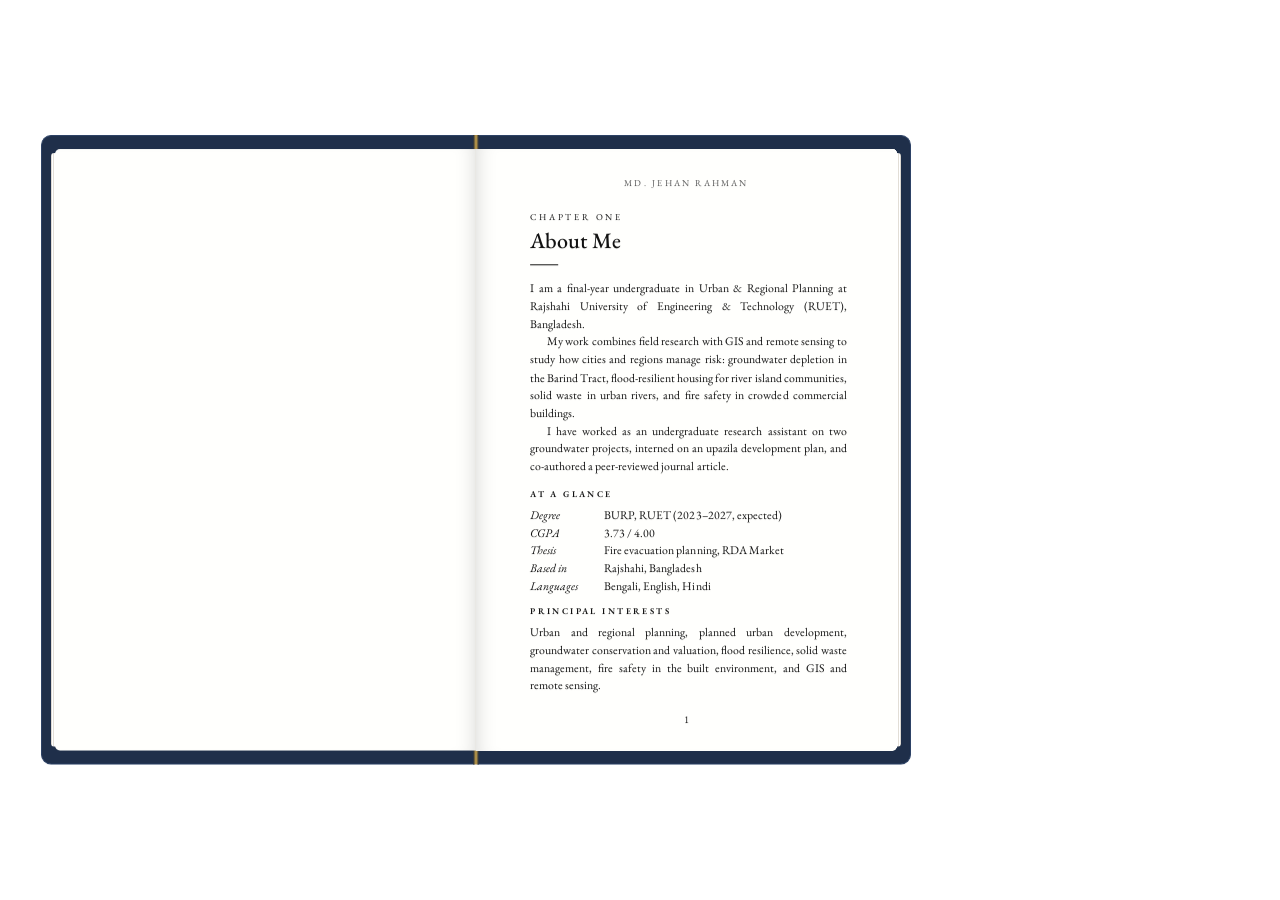
==== commit e430624a: "Add files via upload" ====
--- a/index.html
+++ b/index.html
@@ -1,117 +1,687 @@
 <!DOCTYPE html>
 <html lang="en">
 <head>
-<meta charset="utf-8">
-<meta name="viewport" content="width=device-width, initial-scale=1">
-<title>Md. Jehan Rahman | Urban Planning &amp; GIS</title>
-<meta name="description" content="Portfolio of Md. Jehan Rahman, Urban &amp; Regional Planning student at RUET working with GIS, remote sensing and field research.">
-<meta property="og:title" content="Md. Jehan Rahman | Urban Planning &amp; GIS">
-<meta property="og:description" content="Portfolio of Md. Jehan Rahman, Urban &amp; Regional Planning student at RUET working with GIS, remote sensing and field research.">
-<meta property="og:image" content="assets/img/photo.jpg">
-<meta name="theme-color" content="#f9fcff">
-<link rel="icon" href="data:image/svg+xml,%3Csvg xmlns='http://www.w3.org/2000/svg' viewBox='0 0 64 64'%3E%3Crect width='64' height='64' rx='16' fill='%230e9f8e'/%3E%3Cpath d='M12 46 26 27l9 11 6-7 11 15z' fill='%23fff'/%3E%3Ccircle cx='44' cy='20' r='5' fill='%23f2a93b'/%3E%3C/svg%3E">
-<link rel="preconnect" href="https://fonts.googleapis.com"><link rel="preconnect" href="https://fonts.gstatic.com" crossorigin>
-<link href="https://fonts.googleapis.com/css2?family=Inter:wght@400;500;600;700&family=Plus+Jakarta+Sans:wght@600;700;800&display=swap" rel="stylesheet">
-<link rel="stylesheet" href="assets/css/style.css">
+<meta charset="UTF-8">
+<meta name="viewport" content="width=device-width, initial-scale=1.0, viewport-fit=cover">
+<title>Md. Jehan Rahman | Portfolio</title>
+<meta name="description" content="Portfolio of Md. Jehan Rahman, Urban & Regional Planning, RUET, Bangladesh. GIS and remote sensing, groundwater, flood resilience and fire safety.">
+<link rel="icon" href="images/photo.jpg">
+<link rel="preconnect" href="https://fonts.googleapis.com">
+<link rel="preconnect" href="https://fonts.gstatic.com" crossorigin>
+<link href="https://fonts.googleapis.com/css2?family=EB+Garamond:ital,wght@0,400;0,500;0,600;1,400&family=Playfair+Display:ital,wght@0,500;0,700;1,500&display=swap" rel="stylesheet">
+<style>
+  :root{
+    --bg:#ffffff; --cover:#1f2f4a; --cover2:#2d4266; --gold:#c9a24a; --cream:#f3e6c4;
+    --paper:#fffffd; --text:#111111; --blue:#1d4ed8; --red:#c62828; --green:#1e7a46;
+    --W:420px; --H:600px;
+  }
+  *{box-sizing:border-box;margin:0;padding:0}
+  html,body{height:100%;overflow-x:hidden}
+  body{background:var(--bg);color:var(--text);font-family:"EB Garamond",Garamond,Georgia,serif;overflow:hidden;
+    display:flex;align-items:center;justify-content:center;-webkit-tap-highlight-color:transparent}
+
+  /* ================= desktop layout ================= */
+  .layout{display:flex;align-items:center;gap:48px}
+  .vbox{position:relative}
+  .viewport{position:absolute;left:0;top:0;width:calc(var(--W) * 2);height:calc(var(--H) + 40px);transform-origin:top left;
+    transition:transform .9s cubic-bezier(.55,.05,.3,1)}
+  .scene{position:absolute;left:0;top:20px;width:calc(var(--W) * 2);height:var(--H);perspective:2200px;-webkit-perspective:2200px}
+
+  /* intro closed book */
+  .intro{position:absolute;left:calc(var(--W) / 2);top:0;width:var(--W);height:var(--H);perspective:1600px;-webkit-perspective:1600px;z-index:50}
+  .cb{position:relative;width:100%;height:100%;transform-style:preserve-3d;-webkit-transform-style:preserve-3d;transform:rotateY(-180deg) rotateX(8deg) scale(.82)}
+  .cb.spin{animation:spin 2.4s cubic-bezier(.45,.05,.25,1) forwards;-webkit-animation:spin 2.4s cubic-bezier(.45,.05,.25,1) forwards}
+  @keyframes spin{
+    0%{transform:rotateY(-180deg) rotateX(8deg) scale(.82)}
+    25%{transform:rotateY(-180deg) rotateX(8deg) scale(.86)}
+    100%{transform:rotateY(0deg) rotateX(0deg) scale(1)}
+  }
+  .cb > div{position:absolute;top:0;height:100%;backface-visibility:hidden;-webkit-backface-visibility:hidden}
+  .cb-front,.cb-back{left:0;width:100%}
+  .cb-front{transform:translateZ(14px)}
+  .cb-back{transform:rotateY(180deg) translateZ(14px)}
+  .cb-spine{left:-14px;width:28px;transform:rotateY(-90deg);background:linear-gradient(90deg,#141f33,#1f2f4a 40%,#2d4266 60%,#1f2f4a)}
+  .cb-edge{left:calc(var(--W) - 14px);width:28px;transform:rotateY(90deg);background:repeating-linear-gradient(90deg,#fff 0 2px,#e6e3dc 2px 3px)}
+  .intro.gone{display:none}
+
+  /* book */
+  .book{position:absolute;inset:0;transition:transform 1s cubic-bezier(.6,.1,.25,1);visibility:hidden}
+  .book.show{visibility:visible}
+  .book.closed{transform:translateX(calc(var(--W) / -2))}
+  .book.end{transform:translateX(calc(var(--W) / 2))}
+  .sheet{position:absolute;left:var(--W);top:0;width:var(--W);height:var(--H);transform-origin:left center;
+    transform-style:preserve-3d;-webkit-transform-style:preserve-3d;transition:transform 1s cubic-bezier(.55,.05,.3,1)}
+  .sheet.flipped{transform:rotateY(-180deg)}
+  .face{position:absolute;inset:0;backface-visibility:hidden;-webkit-backface-visibility:hidden;overflow:hidden;background:var(--paper)}
+  .face.front{border-radius:0 5px 5px 0;box-shadow:inset 18px 0 22px -20px rgba(0,0,0,.2) }
+  .face.back{transform:rotateY(180deg);border-radius:5px 0 0 5px;box-shadow:inset -18px 0 22px -20px rgba(0,0,0,.2) }
+  .board{position:absolute;top:-14px;height:calc(var(--H) + 28px);width:calc(var(--W) + 14px);background:var(--cover);
+    border:1.5px solid var(--cover2);opacity:0;transition:opacity .4s}
+  .board.l{left:-14px;border-radius:10px 2px 2px 10px}
+  .board.r{left:var(--W);border-radius:2px 10px 10px 2px}
+  .spine-line{position:absolute;left:calc(var(--W) - 3px);top:-14px;width:6px;height:calc(var(--H) + 28px);background:linear-gradient(90deg,#16233a,var(--gold),#16233a);opacity:0;transition:opacity .4s}
+  .stack-r{position:absolute;left:calc(var(--W) * 2 - 2px);top:4px;width:6px;height:calc(var(--H) - 8px);background:repeating-linear-gradient(90deg,#fff 0 1px,#e2ded6 1px 2px);border-radius:0 3px 3px 0;opacity:0;transition:opacity .4s}
+  .stack-l{position:absolute;left:-4px;top:4px;width:6px;height:calc(var(--H) - 8px);background:repeating-linear-gradient(90deg,#e2ded6 0 1px,#fff 1px 2px);border-radius:3px 0 0 3px;opacity:0;transition:opacity .4s}
+  .book.open .board,.book.open .spine-line,.book.open .stack-r,.book.open .stack-l{opacity:1}
+  /* opening the cover: the left (inside) board appears only once the cover has turned over */
+  .book.open .board.l,.book.open .spine-line,.book.open .stack-l{transition:opacity .25s .5s}
+
+  /* ================= formal page typography (small, black) ================= */
+  .page{position:absolute;inset:0;padding:62px 50px 56px;cursor:pointer;color:var(--text)}
+  .front .page{padding-left:54px}
+  .back .page{padding-right:54px}
+  .runhead{position:absolute;top:28px;left:0;right:0;text-align:center;font-size:9px;letter-spacing:2.2px;text-transform:uppercase;color:#555}
+  .pno{position:absolute;bottom:24px;left:0;right:0;text-align:center;font-size:10.5px;color:#222}
+  .chap{font-size:9px;letter-spacing:2.8px;text-transform:uppercase;margin-bottom:5px}
+  h2{font-weight:500;font-size:22px;line-height:1.15}
+  .rule{width:28px;height:1px;background:#111;margin:11px 0 15px}
+  h4{font-size:8.8px;letter-spacing:2.4px;text-transform:uppercase;font-weight:600;margin:0 0 7px}
+  h3{font-size:12.6px;font-weight:600;line-height:1.3}
+  p,li,dd,dt{font-size:11.8px;line-height:1.5}
+  p.j{text-align:justify;hyphens:auto;-webkit-hyphens:auto}
+  p + p.j{text-indent:1.4em}
+  .meta{font-style:italic;font-size:11.2px;margin:1px 0 3px}
+  .entry{margin-bottom:12px}
+  .entry ul{margin:3px 0 0 16px}
+  .entry li{font-size:11.4px;line-height:1.45}
+  dl.glance{display:grid;grid-template-columns:64px 1fr;gap:0 10px;margin-bottom:10px}
+  dl.glance dt{font-style:italic}
+  ol.refs{list-style:none;counter-reset:r}
+  ol.refs li{counter-increment:r;position:relative;padding-left:22px;margin-bottom:7px;font-size:11.2px;line-height:1.42}
+  ol.refs li::before{content:"[" counter(r) "]";position:absolute;left:0;top:0}
+  .status{font-style:italic;color:#444}
+  .page a{color:var(--text);text-decoration:underline;text-underline-offset:2px}
+  .fig{display:grid;grid-template-columns:92px 1fr;gap:12px;margin-bottom:15px;align-items:start}
+  .fig img{width:92px;height:62px;object-fit:cover;display:block;filter:saturate(.9)}
+  .fig h3{font-size:12.4px}
+  .fig p{font-size:11.2px;line-height:1.42}
+  .fig .k{font-size:8.6px;letter-spacing:1.8px;text-transform:uppercase}
+  .runin{margin-bottom:7px}
+  .runin b{font-weight:600}
+  .copy{background:none;border:none;font:inherit;font-size:11px;text-decoration:underline;cursor:pointer;color:#111;padding:0}
+  .end{position:absolute;inset:0;display:flex;align-items:center;justify-content:center;font-style:italic;font-size:19px;letter-spacing:.5px}
+
+  /* covers */
+  .cover{background:var(--cover) !important;cursor:pointer}
+  .cover .frame{position:absolute;inset:18px;border:1.5px solid var(--gold);border-radius:4px}
+  .cover .frame::after{content:"";position:absolute;inset:6px;border:.5px solid rgba(201,162,74,.45);border-radius:2px}
+  .cover .inner{position:absolute;inset:0;display:flex;flex-direction:column;align-items:center;justify-content:center;text-align:center;padding:40px}
+  .cover .ph{width:184px;height:184px;border-radius:50%;overflow:hidden;border:5px solid var(--cream);box-shadow:0 0 0 2px var(--gold),0 12px 28px rgba(0,0,0,.35);margin-bottom:30px}
+  .cover .ph img{width:100%;height:100%;object-fit:cover}
+  .cover h1{font-family:"Playfair Display",Georgia,serif;color:var(--cream);font-size:27px;line-height:1.1;font-weight:500;white-space:nowrap;letter-spacing:1.2px}
+  .cover .backline{font-family:"Playfair Display",Georgia,serif;font-style:italic;color:var(--cream);font-size:28px;letter-spacing:1px}
+
+  /* pop-in helper */
+  .pop{opacity:0;transform:translateY(16px) scale(.96);transition:opacity .55s ease, transform .55s cubic-bezier(.3,1.5,.5,1)}
+  .pop.in{opacity:1;transform:none}
+
+  /* desktop contents panel */
+  .panel{position:relative}
+  .cvtab{position:absolute;top:-56px;left:0;right:0;justify-content:center;height:42px;padding:0 18px;display:flex;align-items:center;gap:7px;
+    background:var(--blue);color:#fff;text-decoration:none;font-family:"Playfair Display",Georgia,serif;font-size:13.5px;letter-spacing:.4px;
+    border-radius:10px;box-shadow:none}
+  .cvtab.in:hover{transform:translateY(-3px)}
+  .toc{width:280px;background:#fff;border:1px solid #dde3ec;border-radius:14px;padding:22px 20px 16px;box-shadow:none}
+  .toc .t1,.drawer .t1{font-size:11px;letter-spacing:3px;text-transform:uppercase;color:#b0843a}
+  .toc .t2,.drawer .t2{font-family:"Playfair Display",Georgia,serif;font-size:24px;color:var(--cover);font-weight:700;margin:2px 0 12px}
+  .clist{list-style:none;counter-reset:c}
+  .clist li{counter-increment:c}
+  .clist button{width:100%;display:flex;align-items:baseline;gap:10px;background:none;border:none;cursor:pointer;text-align:left;
+    font-family:inherit;font-size:15.5px;color:#26313f;padding:8px 10px;border-radius:8px;transition:background .25s, padding .25s}
+  .clist button::before{content:counter(c,decimal-leading-zero);font-size:12px;color:#b0843a;letter-spacing:1px;min-width:18px}
+  .clist button .pg{margin-left:auto;font-size:12.5px;color:#8a94a3;white-space:nowrap}
+  .clist button:hover{background:#f1f4f9;padding-left:14px}
+  .clist button.active{background:var(--cover);color:#fff;padding-left:14px}
+  .clist button.active::before,.clist button.active .pg{color:var(--gold)}
+  .toc .foot{display:flex;justify-content:space-between;align-items:center;border-top:1px solid #dde3ec;margin-top:12px;padding-top:12px}
+  .toc .nav{width:34px;height:34px;border-radius:50%;border:1.5px solid #dde3ec;background:#fff;color:var(--cover);font-size:16px;cursor:pointer}
+  .toc .nav:hover{background:#f1f4f9}
+  .toc .nav:disabled{opacity:.35;cursor:default}
+  .toc .ind{font-size:13.5px;color:#5f6b7a;font-style:italic}
+
+  .vtabs{position:fixed;top:16px;right:28px;display:flex;gap:14px;z-index:100;align-items:center;font-family:"Playfair Display",Georgia,serif}
+  .vtabs .vtab{font-family:inherit}
+  .vtabs.pop{transform:translateY(-16px) scale(.96)}
+  .vtabs.pop.in{transform:none}
+  .vtabs.in .vtab.on{animation:press .7s .35s ease-out both}
+  /* version tabs: Book = green, Simple = red, always. The version you are in sits pressed down. */
+  .vtab{display:flex;align-items:center;height:38px;padding:0 18px;text-decoration:none;white-space:nowrap;color:#fff;
+    font-size:13.5px;letter-spacing:.4px;border-radius:12px;transition:transform .25s, box-shadow .25s}
+  .vtab:first-child{background:#1e7a46;border:1.5px solid #1e7a46;box-shadow:0 4px 0 #13502d}
+  .vtab:last-child{background:#c62828;border:1.5px solid #c62828;box-shadow:0 4px 0 #8e1c1c}
+  .vtab:first-child:not(.on):hover{transform:translateY(-2px);box-shadow:0 6px 0 #13502d;text-decoration:none}
+  .vtab:last-child:not(.on):hover{transform:translateY(-2px);box-shadow:0 6px 0 #8e1c1c;text-decoration:none}
+  .vtab.on,.vtab.on:hover{cursor:default;transform:translateY(4px);box-shadow:inset 0 2px 5px rgba(0,0,0,.32);text-decoration:none}
+  @keyframes press{0%{transform:translateY(0)}55%{transform:translateY(6px)}100%{transform:translateY(4px)}}
+
+  /* phone reader: one flat page at a time, turned like a book page */
+  .mreader{display:none}
+  body.m .book{display:none}
+  body.m .mreader{display:block;position:absolute;inset:0;perspective:1400px;-webkit-perspective:1400px;overflow:visible;z-index:5}
+  .mpg{position:absolute;inset:0;background:var(--paper);overflow:hidden;transform-origin:left center;-webkit-transform-origin:left center;
+    backface-visibility:hidden;-webkit-backface-visibility:hidden;will-change:transform}
+  .mpg .clip{position:absolute;left:0;top:0;transform-origin:0 0;-webkit-transform-origin:0 0}
+  .mpg .clip .face{transform:none !important;box-shadow:none !important;border-radius:0 !important;backface-visibility:visible;-webkit-backface-visibility:visible}
+  .mpg .shade{position:absolute;inset:0;pointer-events:none;background:linear-gradient(90deg,rgba(0,0,0,.28),rgba(0,0,0,.06) 60%,rgba(0,0,0,.14));opacity:0}
+  .mpg.turn{transition:transform .62s cubic-bezier(.45,.05,.55,.95);box-shadow:0 0 18px rgba(0,0,0,.18)}
+  .mpg.turn .shade{transition:opacity .62s ease}
+
+  /* mobile-only parts hidden on desktop */
+  .mbar,.drawer,.scrim,.hint{display:none}
+
+  /* ================= phone: reading-app layout ================= */
+  body.m{display:block}
+  body.m .layout{display:block}
+  body.m .panel{display:none}
+  body.m .vbox{position:fixed;left:50%;top:50%;transform:translate(-50%,-50%);overflow:hidden}
+  body.m .board,body.m .spine-line,body.m .stack-l,body.m .stack-r{display:none}
+  body.m .face.front,body.m .face.back{border-radius:0;box-shadow:none !important}
+  body.m .mbar{display:flex;position:fixed;left:0;right:0;top:0;height:52px;align-items:center;justify-content:space-between;padding:0 14px;z-index:120;
+    padding-top:env(safe-area-inset-top)}
+  body.m .burger{width:40px;height:40px;border:none;background:#fff;border-radius:10px;box-shadow:0 2px 10px rgba(0,0,0,.12);cursor:pointer;
+    display:flex;flex-direction:column;align-items:center;justify-content:center;gap:4px}
+  body.m .burger span{display:block;width:18px;height:2px;background:var(--cover);border-radius:2px}
+  body.m .mcv{height:34px;padding:0 14px;display:flex;align-items:center;gap:6px;background:var(--blue);color:#fff;text-decoration:none;
+    font-family:"Playfair Display",Georgia,serif;font-size:12.5px;border-radius:9px;box-shadow:none}
+  body.m .vtabs{left:50%;right:auto;top:auto;bottom:calc(18px + env(safe-area-inset-bottom));transform:translateX(-50%);gap:14px}
+  body.m .vtabs.pop{transform:translateX(-50%) translateY(16px)}
+  body.m .vtabs.pop.in{transform:translateX(-50%)}
+  body.m .vtab{height:30px;padding:0 13px;font-size:12px;border-radius:10px}
+  /* phone: the version you are in stands forward; the other sits pressed back */
+  body.m .vtabs .vtab:not(.on),body.m .vtabs .vtab:not(.on):hover{transform:translateY(3px) scale(.96);box-shadow:inset 0 2px 5px rgba(0,0,0,.32);opacity:.92}
+  body.m .vtabs .vtab.on{transform:translateY(-2px) scale(1.06);animation:rise .7s .35s ease-out both}
+  body.m .vtabs .vtab.on:first-child{box-shadow:0 4px 0 #13502d}
+  body.m .vtabs .vtab.on:last-child{box-shadow:0 4px 0 #8e1c1c}
+  @keyframes rise{0%{transform:translateY(3px) scale(.96)}60%{transform:translateY(-5px) scale(1.1)}100%{transform:translateY(-2px) scale(1.06)}}
+  
+  body.m .drawer{display:block;position:fixed;top:0;bottom:0;left:0;width:min(82vw,320px);background:#fff;z-index:200;padding:22px 18px;
+    transform:translateX(-102%);transition:transform .35s cubic-bezier(.3,.8,.3,1);box-shadow:none;overflow-y:auto}
+  body.m .drawer.open{transform:none;box-shadow:6px 0 30px rgba(0,0,0,.18)}
+  body.m .drawer .close{position:absolute;top:14px;right:14px;width:34px;height:34px;border:none;background:#f1f4f9;border-radius:50%;font-size:18px;color:var(--cover);cursor:pointer}
+  body.m .drawer .clist button{font-size:16px;padding:11px 10px}
+  body.m .drawer .dcv{display:inline-flex;margin-top:18px;height:36px;padding:0 16px;align-items:center;background:var(--blue);color:#fff;text-decoration:none;border-radius:9px;font-family:"Playfair Display",Georgia,serif;font-size:13px}
+  body.m .scrim{display:block;position:fixed;inset:0;background:rgba(10,15,25,.35);z-index:190;opacity:0;pointer-events:none;transition:opacity .3s}
+  body.m .scrim.open{opacity:1;pointer-events:auto}
+  body.m .hint{display:block;position:fixed;left:50%;bottom:50%;transform:translateX(-50%);background:rgba(17,17,17,.82);color:#fff;font-size:12.5px;
+    padding:7px 14px;border-radius:16px;z-index:110;opacity:0;transition:opacity .5s;pointer-events:none;white-space:nowrap}
+  body.m .hint.in{opacity:1}
+</style>
 </head>
-<body data-page="home">
-<div class="progress"></div>
-<header class="site-head">
-  <div class="wrap">
-    <a class="brand" href="index.html"><span class="mk">JR</span><span>Md. Jehan Rahman<small>Urban Planning · GIS</small></span></a>
-    <button class="menu-btn" aria-label="Open menu" aria-expanded="false"><span></span><span></span><span></span></button>
-    <nav class="nav" aria-label="Main"><a href="index.html" data-p="home">Home</a><a href="about.html" data-p="about">About</a><a href="research.html" data-p="research">Research</a><a href="publications.html" data-p="publications">Publications</a><a href="experience.html" data-p="experience">Experience</a><a href="skills.html" data-p="skills">Skills</a><a href="contact.html" data-p="contact">Contact</a><a class="cv" href="cv.pdf" target="_blank" rel="noopener">Download CV</a></nav>
-  </div>
-</header>
-<main>
-
-<section class="hero">
-  <canvas class="city" aria-label="Interactive 3D city model with buildings, roads, a river and survey points. Drag to rotate."></canvas>
-  <div class="wrap">
-    <span class="eyebrow">Urban &amp; Regional Planning · GIS &amp; Remote Sensing</span>
-    <h1>Md. Jehan <span>Rahman</span></h1>
-    <p class="lead">Final-year planning student at RUET, Bangladesh. I combine field research with GIS and remote sensing to study how cities and regions manage risk: groundwater, floods, fire and everyday safety.</p>
-    <div class="roles"><span class="pill" style="--c:#0e9f8e"><i></i>BURP · RUET</span><span class="pill" style="--c:#2f6fed"><i></i>CGPA 3.73 / 4.00</span><span class="pill" style="--c:#ef6f5e"><i></i>Undergraduate research assistant</span><span class="pill" style="--c:#f2a93b"><i></i>Published co-author</span></div>
-    <div class="btns"><a class="btn pri" href="research.html">Explore research <svg viewBox="0 0 24 24" fill="none" stroke="currentColor" stroke-width="2" stroke-linecap="round" stroke-linejoin="round" width="18" height="18" aria-hidden="true"><path d="M5 12h14M13 6l6 6-6 6"/></svg></a><a class="btn ghost" href="cv.pdf" target="_blank" rel="noopener"><svg viewBox="0 0 24 24" fill="none" stroke="currentColor" stroke-width="2" stroke-linecap="round" stroke-linejoin="round" width="18" height="18" aria-hidden="true"><path d="M12 4v11M7 10l5 5 5-5M5 20h14"/></svg> Download CV</a></div>
-  </div>
-  <div class="legend mono">3D city model (illustrative)<div class="bar"></div><div class="ends"><span>low-rise</span><span>high-rise</span></div>
-    <div class="keys"><span><i style="width:10px;height:10px;background:#a9d6f6;border-radius:2px"></i>river</span><span><i style="width:14px;border-top:2px dashed #2f6fed;vertical-align:3px"></i>flood zone</span><span><i style="width:10px;height:10px;background:#cdebd0;border-radius:2px"></i>park</span></div></div>
-  <div class="hint3d mono">⟲ drag the city to rotate</div>
-  <div class="hud mono">CURSOR · RAJSHAHI GRID<br><b id="hudc">24.3700° N · 88.6000° E</b><br>WGS 84 <span class="scale"></span></div>
-</section>
-
-<div class="stats"><div class="wrap"><div class="grid rv">
-  <div class="stat"><div class="num c1" data-count="3.73">3.73</div><div class="lbl">CGPA out of 4.00</div></div>
-  <div class="stat"><div class="num c2" data-count="1">1</div><div class="lbl">Peer-reviewed journal article</div></div>
-  <div class="stat"><div class="num c3" data-count="8">8</div><div class="lbl">Papers published, presented or submitted</div></div>
-  <div class="stat"><div class="num c4" data-count="5">5</div><div class="lbl">First-author papers submitted to ICIURP 2027</div></div>
-  <div class="stat"><div class="num c5" data-count="7">7</div><div class="lbl">Research, studio and practice projects</div></div>
-  <div class="stat"><div class="num c6" data-count="2">2</div><div class="lbl">Research assistantships</div></div>
-</div></div></div>
-
-<section class="blk"><div class="wrap split" style="grid-template-columns:.78fr 1.22fr">
-  <div class="portrait rv"><img src="assets/img/photo.jpg" alt="Portrait of Md. Jehan Rahman"><div class="chip"><b>3.73 / 4.00</b>CGPA, BURP at RUET</div></div>
-  <div class="rv d1">
-    <span class="kicker">Introduction</span><h2 style="font-size:clamp(28px,3.2vw,40px);font-weight:800;margin:14px 0 16px">Planning with evidence from the field and from the map</h2>
-    <p class="lead-p">I am a final-year undergraduate in Urban &amp; Regional Planning at Rajshahi University of Engineering &amp; Technology (RUET), Bangladesh.</p>
-    <p class="lead-p">I have worked as an undergraduate research assistant on two groundwater projects, interned on an upazila development plan, and co-authored a peer-reviewed journal article.</p>
-    <div class="facts">
-      <div><small>Degree</small><b>BURP, RUET (2023–2027, expected)</b></div>
-      <div><small>Thesis</small><b>Fire evacuation planning, RDA Market</b></div>
-      <div><small>Based in</small><b>Rajshahi, Bangladesh</b></div>
-      <div><small>Languages</small><b>Bengali, English, Hindi</b></div>
-    </div>
-    <div class="btns"><a class="btn line" href="about.html">More about me <svg viewBox="0 0 24 24" fill="none" stroke="currentColor" stroke-width="2" stroke-linecap="round" stroke-linejoin="round" width="18" height="18" aria-hidden="true"><path d="M5 12h14M13 6l6 6-6 6"/></svg></a></div>
-  </div>
-</div></section>
-
-<section class="blk alt"><div class="wrap">
-  <div class="sec-head rv"><span class="kicker">Research themes</span><h2>Six themes, one question</h2><p>How do cities and regions manage risk? Each theme below links to the projects and papers behind it.</p></div>
-  <div class="grid g3"><a class="card theme rv d0" style="--c:#2f8fe0" href="research.html#water"><span class="n">01</span><div class="ico" style="--c:#2f8fe0"><svg viewBox="0 0 24 24" fill="none" stroke="currentColor" stroke-width="1.8" stroke-linecap="round" stroke-linejoin="round" aria-hidden="true"><path d="M12 3s7 7.6 7 12a7 7 0 0 1-14 0c0-4.4 7-12 7-12z"/><path d="M9 15a3 3 0 0 0 3 3"/></svg></div><h3>Water &amp; ecosystems</h3><p>Valuing what is lost when groundwater falls in the Barind Tract.</p><ul><li>2 research assistantships</li><li>1 preprint</li></ul><span class="go">View work →</span></a><a class="card theme rv d1" style="--c:#0e9f8e" href="research.html#flood"><span class="n">02</span><div class="ico" style="--c:#0e9f8e"><svg viewBox="0 0 24 24" fill="none" stroke="currentColor" stroke-width="1.8" stroke-linecap="round" stroke-linejoin="round" aria-hidden="true"><path d="M3 10l9-6 9 6"/><path d="M5 9v5h14V9"/><path d="M2 18c2 0 2-1.5 4-1.5S8 18 10 18s2-1.5 4-1.5 2 1.5 4 1.5 2-1.5 4-1.5"/></svg></div><h3>Flood-resilient housing</h3><p>Affordable housing layouts for river island (char) communities.</p><ul><li>1 site-planning project</li><li>1 conference paper</li></ul><span class="go">View work →</span></a><a class="card theme rv d2" style="--c:#ef6f5e" href="research.html#fire"><span class="n">03</span><div class="ico" style="--c:#ef6f5e"><svg viewBox="0 0 24 24" fill="none" stroke="currentColor" stroke-width="1.8" stroke-linecap="round" stroke-linejoin="round" aria-hidden="true"><path d="M12 3c1 4 5 5.5 5 10a5 5 0 0 1-10 0c0-2.5 1.5-4 2.5-5 .3 1.6 1 2.6 2 3 0-3-.5-5.5.5-8z"/></svg></div><h3>Fire &amp; building safety</h3><p>Fire safety and evacuation in crowded commercial buildings.</p><ul><li>Undergraduate thesis</li><li>1 conference paper</li></ul><span class="go">View work →</span></a><a class="card theme rv d0" style="--c:#7b6cf0" href="research.html#mobility"><span class="n">04</span><div class="ico" style="--c:#7b6cf0"><svg viewBox="0 0 24 24" fill="none" stroke="currentColor" stroke-width="1.8" stroke-linecap="round" stroke-linejoin="round" aria-hidden="true"><circle cx="13" cy="4" r="2"/><path d="m9 21 2-6 3 3v3M7 12l3-4 4 1 2 3 3 1M11 15l1-5"/></svg></div><h3>Mobility &amp; public space</h3><p>Walking safety, accessibility and community recreation space.</p><ul><li>2 field and studio projects</li><li>2 conference papers</li></ul><span class="go">View work →</span></a><a class="card theme rv d1" style="--c:#f2a93b" href="research.html#urban"><span class="n">05</span><div class="ico" style="--c:#f2a93b"><svg viewBox="0 0 24 24" fill="none" stroke="currentColor" stroke-width="1.8" stroke-linecap="round" stroke-linejoin="round" aria-hidden="true"><rect x="3" y="3" width="18" height="18" rx="2"/><path d="M3 10h7v11M10 14h11M15 3v7h6"/></svg></div><h3>Urban growth &amp; regional development</h3><p>New towns, upazila plans and public investment across districts.</p><ul><li>1 journal article</li><li>1 internship</li><li>1 conference paper</li></ul><span class="go">View work →</span></a><a class="card theme rv d2" style="--c:#4caf6a" href="publications.html#waste"><span class="n">06</span><div class="ico" style="--c:#4caf6a"><svg viewBox="0 0 24 24" fill="none" stroke="currentColor" stroke-width="1.8" stroke-linecap="round" stroke-linejoin="round" aria-hidden="true"><path d="M5 19C5 11 10 6 20 5c0 10-5 15-13 15-1 0-2-.3-2-1z"/><path d="M5 19c3-5 6-8 10-10"/></svg></div><h3>Waste &amp; river environment</h3><p>How community behaviour shapes solid waste in an urban river.</p><ul><li>1 conference paper, presented</li></ul><span class="go">View work →</span></a></div>
-</div></section>
-
-<section class="blk"><div class="wrap">
-  <div class="sec-head rv"><span class="kicker">Where I work</span><h2>Field sites across Bangladesh</h2><p>From the Barind Tract to the Jamuna chars. Select a point on the map to see the work done there.</p></div><div class="sitemap"><div class="mapbox rv"><svg viewBox="0 0 520 570" role="img" aria-label="Schematic map of field sites in Bangladesh: Rajshahi, Barind Tract, Kazipur in Sirajganj, Dhaka and Khulna"><rect width="520" height="570" fill="#f4faf6"/><line x1="32.5" y1="0" x2="32.5" y2="570" stroke="#d9e6ee" stroke-dasharray="3 5"/><text x="36.5" y="562" font-size="10.5" fill="#8a9bb0" font-family="monospace">88°E</text><line x1="195.0" y1="0" x2="195.0" y2="570" stroke="#d9e6ee" stroke-dasharray="3 5"/><text x="199.0" y="562" font-size="10.5" fill="#8a9bb0" font-family="monospace">89°E</text><line x1="357.5" y1="0" x2="357.5" y2="570" stroke="#d9e6ee" stroke-dasharray="3 5"/><text x="361.5" y="562" font-size="10.5" fill="#8a9bb0" font-family="monospace">90°E</text><line x1="520.0" y1="0" x2="520.0" y2="570" stroke="#d9e6ee" stroke-dasharray="3 5"/><text x="490.0" y="562" font-size="10.5" fill="#8a9bb0" font-family="monospace">91°E</text><line x1="0" y1="463.1" x2="520" y2="463.1" stroke="#d9e6ee" stroke-dasharray="3 5"/><text x="6" y="458.1" font-size="10.5" fill="#8a9bb0" font-family="monospace">23°N</text><line x1="0" y1="285.0" x2="520" y2="285.0" stroke="#d9e6ee" stroke-dasharray="3 5"/><text x="6" y="280.0" font-size="10.5" fill="#8a9bb0" font-family="monospace">24°N</text><line x1="0" y1="106.9" x2="520" y2="106.9" stroke="#d9e6ee" stroke-dasharray="3 5"/><text x="6" y="101.9" font-size="10.5" fill="#8a9bb0" font-family="monospace">25°N</text><ellipse cx="113.8" cy="142.5" rx="70" ry="62" fill="rgba(47,143,224,.10)" stroke="#2f8fe0" stroke-width="1.5" stroke-dasharray="6 5"/><path d="M35.7 163.9 L81.2 195.9 L130.0 226.2 L178.8 252.9 L211.2 276.1 L276.3 299.2 L321.8 320.6 L381.9 365.2 L425.8 395.4 L458.3 423.9" fill="none" stroke="#a9d6f6" stroke-width="7" stroke-linecap="round" stroke-linejoin="round"/><text x="230.8" y="281.4" font-size="11.5" font-style="italic" fill="#4d93c9" font-family="Georgia,serif">Padma</text><path d="M308.8 0.0 L302.2 71.3 L295.8 124.7 L308.8 171.0 L318.5 213.8 L315.2 267.2 L321.8 320.6" fill="none" stroke="#a9d6f6" stroke-width="7" stroke-linecap="round" stroke-linejoin="round"/><text x="318.5" y="62.3" font-size="11.5" font-style="italic" fill="#4d93c9" font-family="Georgia,serif">Jamuna</text><path d="M520.0 249.4 L511.9 281.4 L468.0 329.5 L458.3 374.1 L458.3 423.9 L464.7 480.9 L474.5 543.3 L479.4 570.0" fill="none" stroke="#a9d6f6" stroke-width="7" stroke-linecap="round" stroke-linejoin="round"/><text x="474.5" y="352.7" font-size="11.5" font-style="italic" fill="#4d93c9" font-family="Georgia,serif">Meghna</text><path d="M130.0 219.1 L300.6 171.0 L424.1 318.8 L284.4 495.2" fill="none" stroke="#f2a93b" stroke-width="1.6" stroke-dasharray="2 6" stroke-linecap="round"/><g class="site on" data-site="raj" style="--c:#ef6f5e" tabindex="0" role="button" aria-label="Rajshahi"><circle class="hit" cx="130.0" cy="219.1" r="26"/><circle class="ring" cx="130.0" cy="219.1" r="9" style="animation-delay:0.0s"/><circle class="dot" cx="130.0" cy="219.1" r="7.5"/><text x="130.0" y="245.1" text-anchor="middle">Rajshahi</text></g><g class="site" data-site="bar" style="--c:#2f8fe0" tabindex="0" role="button" aria-label="Barind Tract"><circle class="hit" cx="113.8" cy="142.5" r="26"/><circle class="ring" cx="113.8" cy="142.5" r="9" style="animation-delay:0.4s"/><circle class="dot" cx="113.8" cy="142.5" r="7.5"/><text x="113.8" y="126.5" text-anchor="middle">Barind Tract</text></g><g class="site" data-site="kaz" style="--c:#0e9f8e" tabindex="0" role="button" aria-label="Kazipur, Sirajganj"><circle class="hit" cx="300.6" cy="171.0" r="26"/><circle class="ring" cx="300.6" cy="171.0" r="9" style="animation-delay:0.8s"/><circle class="dot" cx="300.6" cy="171.0" r="7.5"/><text x="286.6" y="159.0" text-anchor="end">Kazipur, Sirajganj</text></g><g class="site" data-site="dha" style="--c:#f2a93b" tabindex="0" role="button" aria-label="Dhaka"><circle class="hit" cx="424.1" cy="318.8" r="26"/><circle class="ring" cx="424.1" cy="318.8" r="9" style="animation-delay:1.2s"/><circle class="dot" cx="424.1" cy="318.8" r="7.5"/><text x="424.1" y="302.8" text-anchor="middle">Dhaka</text></g><g class="site" data-site="khu" style="--c:#7b6cf0" tabindex="0" role="button" aria-label="Khulna"><circle class="hit" cx="284.4" cy="495.2" r="26"/><circle class="ring" cx="284.4" cy="495.2" r="9" style="animation-delay:1.6s"/><circle class="dot" cx="284.4" cy="495.2" r="7.5"/><text x="298.4" y="500.2" text-anchor="start">Khulna</text></g><g transform="translate(24,28)"><path d="M0 16 7 -6l7 22-7-5z" fill="#12263f"/><text x="7" y="32" text-anchor="middle" font-size="11" font-weight="700" fill="#12263f" font-family="sans-serif">N</text></g><g transform="translate(340,538)"><path d="M0 0v6h160V0M80 2v4" fill="none" stroke="#12263f" stroke-width="1.4"/><text x="0" y="-5" font-size="10" fill="#12263f" font-family="monospace">0</text><text x="160" y="-5" text-anchor="end" font-size="10" fill="#12263f" font-family="monospace">100 km</text></g></svg><div class="cap"><span>Schematic map · approximate locations</span><span>Select a point</span></div></div>
-  <div class="rv d1"><div class="site-tabs"><button data-site="raj" class="on" aria-pressed="true">Rajshahi</button><button data-site="bar" class="" aria-pressed="false">Barind Tract</button><button data-site="kaz" class="" aria-pressed="false">Kazipur, Sirajganj</button><button data-site="dha" class="" aria-pressed="false">Dhaka</button><button data-site="khu" class="" aria-pressed="false">Khulna</button></div><div class="site-panels"><div class="site-panel on" data-site="raj"><span class="tag c" style="--c:#ef6f5e">Home base · RUET</span><h3>Rajshahi</h3><div class="where mono">24.37° N · 88.60° E</div><p class="lead-p" style="margin-top:10px">City-scale studies of fire safety, walking, public space and river waste.</p><ul><li style="--c:#ef6f5e"><i></i><div>Thesis: Fire Evacuation Planning of RDA Market<small>Supervised by Nazia Hossain</small></div></li><li style="--c:#ef6f5e"><i></i><div>Fire safety condition of important commercial buildings<small>ICIURP 2027 paper, submitted</small></div></li><li style="--c:#7b6cf0"><i></i><div>Pedestrian safety survey<small>Barnali, Laxmipur and Shaheb Bazar</small></div></li><li style="--c:#7b6cf0"><i></i><div>Recreational space, Divisional Public Library<small>Studio project and ICIURP 2027 paper</small></div></li><li style="--c:#4caf6a"><i></i><div>Solid waste in the Barnoi River<small>Presented at ISEE 2026</small></div></li><li style="--c:#f2a93b"><i></i><div>ADP investment and employment<small>Districts of Rajshahi Division, ICIURP 2027 paper</small></div></li></ul></div><div class="site-panel" data-site="bar"><span class="tag c" style="--c:#2f8fe0">North-west Bangladesh</span><h3>Barind Tract</h3><div class="where mono">24.80° N · 88.50° E</div><p class="lead-p" style="margin-top:10px">Two research assistantships on groundwater, with field surveys, FGDs, KIIs and land use/land cover mapping.</p><ul><li style="--c:#2f8fe0"><i></i><div>Valuing ecosystem services lost due to groundwater depletion<small>Research assistant · supervised by Sumita Roy</small></div></li><li style="--c:#2f8fe0"><i></i><div>Valuing economic and environmental externalities of groundwater extraction<small>Research assistant · supervised by Md. Sakib Zubayer</small></div></li></ul></div><div class="site-panel" data-site="kaz"><span class="tag c" style="--c:#0e9f8e">Jamuna river chars</span><h3>Kazipur, Sirajganj</h3><div class="where mono">24.64° N · 89.65° E</div><p class="lead-p" style="margin-top:10px">Site planning for river island (char) communities exposed to flooding.</p><ul><li style="--c:#0e9f8e"><i></i><div>Flood-resilient affordable housing site plan<small>ICIURP 2027 paper, submitted, first author</small></div></li></ul></div><div class="site-panel" data-site="dha"><span class="tag c" style="--c:#f2a93b">Capital region</span><h3>Dhaka</h3><div class="where mono">23.81° N · 90.41° E</div><p class="lead-p" style="margin-top:10px">Professional practice and a peer-reviewed study of a planned new town.</p><ul><li style="--c:#f2a93b"><i></i><div>Internship at Sheltech Consultants (Pvt.) Ltd.<small>Nawabganj Upazila Development Plan · Feb – Mar 2026</small></div></li><li style="--c:#f2a93b"><i></i><div>Purbachal New Town and the decentralization of Dhaka<small>City and Environment Interactions, 2026</small></div></li></ul></div><div class="site-panel" data-site="khu"><span class="tag c" style="--c:#7b6cf0">Where I studied before RUET</span><h3>Khulna</h3><div class="where mono">22.82° N · 89.55° E</div><p class="lead-p" style="margin-top:10px">Secondary and higher secondary education.</p><ul><li style="--c:#7b6cf0"><i></i><div>Higher Secondary Certificate, Science (2021)<small>Khulna Public College · GPA 5.00 / 5.00</small></div></li><li style="--c:#7b6cf0"><i></i><div>Secondary School Certificate, Science (2019)<small>Khulna Public College · GPA 5.00 / 5.00</small></div></li></ul></div></div></div></div>
-</div></section>
-
-<section class="blk tint"><div class="wrap">
-  <div class="sec-head rv center"><span class="kicker">How I work</span><h2>From the field to the plan</h2><p>A typical project moves through four stages, each with its own methods and tools.</p></div><div class="flow"><div class="step rv d0" style="--c:#2f8fe0"><span class="no">01</span><div class="dot"><svg viewBox="0 0 24 24" fill="none" stroke="currentColor" stroke-width="1.8" stroke-linecap="round" stroke-linejoin="round" aria-hidden="true"><rect x="5" y="3" width="14" height="18" rx="2"/><path d="M9 3v2h6V3M8.5 10l1.5 1.5L13 8.5M8.5 16l1.5 1.5L13 14.5M15 10h1M15 16h1"/></svg></div><h4>Field data</h4><p>I collect primary data on site and from communities.</p><ul><li>Questionnaire surveys</li><li>FGDs</li><li>KIIs</li><li>Site visits</li><li>Drone data</li></ul></div><div class="step rv d1" style="--c:#0e9f8e"><span class="no">02</span><div class="dot"><svg viewBox="0 0 24 24" fill="none" stroke="currentColor" stroke-width="1.8" stroke-linecap="round" stroke-linejoin="round" aria-hidden="true"><ellipse cx="12" cy="5" rx="8" ry="3"/><path d="M4 5v14c0 1.7 3.6 3 8 3s8-1.3 8-3V5M4 12c0 1.7 3.6 3 8 3s8-1.3 8-3"/></svg></div><h4>Spatial database</h4><p>Raw observations become clean, mapped layers.</p><ul><li>Feature digitization</li><li>2D/3D databases</li><li>Data cleaning</li></ul></div><div class="step rv d2" style="--c:#7b6cf0"><span class="no">03</span><div class="dot"><svg viewBox="0 0 24 24" fill="none" stroke="currentColor" stroke-width="1.8" stroke-linecap="round" stroke-linejoin="round" aria-hidden="true"><path d="M3 21h18M6 17v-5M11 17V7M16 17v-8M21 17V4"/></svg></div><h4>Analysis</h4><p>Spatial, statistical and qualitative analysis.</p><ul><li>LULC mapping</li><li>GIS &amp; remote sensing</li><li>SPSS</li><li>ATLAS.ti</li><li>PRISMA review</li></ul></div><div class="step rv d3" style="--c:#f2a93b"><span class="no">04</span><div class="dot"><svg viewBox="0 0 24 24" fill="none" stroke="currentColor" stroke-width="1.8" stroke-linecap="round" stroke-linejoin="round" aria-hidden="true"><rect x="3" y="3" width="18" height="18" rx="2"/><path d="M3 10h7v11M10 14h11M15 3v7h6"/></svg></div><h4>Planning output</h4><p>Results are turned into plans and papers.</p><ul><li>Site plans</li><li>Evacuation scenarios</li><li>Landscape design</li><li>Research papers</li></ul></div></div>
-</div></section>
-
-<section class="blk"><div class="wrap">
-  <div class="sec-head rv" style="display:flex;justify-content:space-between;align-items:flex-end;max-width:none;gap:20px;flex-wrap:wrap"><div style="max-width:640px"><span class="kicker">Featured work</span><h2>Selected projects</h2></div><a class="btn line" href="research.html">All seven projects <svg viewBox="0 0 24 24" fill="none" stroke="currentColor" stroke-width="2" stroke-linecap="round" stroke-linejoin="round" width="18" height="18" aria-hidden="true"><path d="M5 12h14M13 6l6 6-6 6"/></svg></a></div>
-  <div class="grid g3"><a class="card proj rv" href="research.html" style="color:inherit;text-decoration:none"><div class="thumb"><img src="assets/img/fire-evacuation.svg" alt="" loading="lazy"><span class="badge">Thesis</span><span class="th" style="--c:#ef6f5e"><svg viewBox="0 0 24 24" fill="none" stroke="currentColor" stroke-width="1.8" stroke-linecap="round" stroke-linejoin="round" aria-hidden="true"><path d="M12 3c1 4 5 5.5 5 10a5 5 0 0 1-10 0c0-2.5 1.5-4 2.5-5 .3 1.6 1 2.6 2 3 0-3-.5-5.5.5-8z"/></svg></span></div><div class="body"><h3>Fire Evacuation Planning of RDA Market</h3><p>Fire safety assessment and evacuation scenarios for a crowded market in Rajshahi.</p><div class="tags"><span class="tag c" style="--c:#ef6f5e">Fire &amp; building safety</span></div><span class="more">Read more →</span></div></a><a class="card proj rv" href="research.html" style="color:inherit;text-decoration:none"><div class="thumb"><img src="assets/img/groundwater.svg" alt="" loading="lazy"><span class="badge">Research assistantship</span><span class="th" style="--c:#2f8fe0"><svg viewBox="0 0 24 24" fill="none" stroke="currentColor" stroke-width="1.8" stroke-linecap="round" stroke-linejoin="round" aria-hidden="true"><path d="M12 3s7 7.6 7 12a7 7 0 0 1-14 0c0-4.4 7-12 7-12z"/><path d="M9 15a3 3 0 0 0 3 3"/></svg></span></div><div class="body"><h3>Groundwater Depletion, Barind Tract</h3><p>Valuing lost ecosystem services and the externalities of extraction.</p><div class="tags"><span class="tag c" style="--c:#2f8fe0">Water &amp; ecosystems</span></div><span class="more">Read more →</span></div></a><a class="card proj rv" href="research.html" style="color:inherit;text-decoration:none"><div class="thumb"><img src="assets/img/char-housing.svg" alt="" loading="lazy"><span class="badge">Site planning</span><span class="th" style="--c:#0e9f8e"><svg viewBox="0 0 24 24" fill="none" stroke="currentColor" stroke-width="1.8" stroke-linecap="round" stroke-linejoin="round" aria-hidden="true"><path d="M3 10l9-6 9 6"/><path d="M5 9v5h14V9"/><path d="M2 18c2 0 2-1.5 4-1.5S8 18 10 18s2-1.5 4-1.5 2 1.5 4 1.5 2-1.5 4-1.5"/></svg></span></div><div class="body"><h3>Flood-Resilient Char Housing</h3><p>An affordable housing site plan for river island communities in Kazipur.</p><div class="tags"><span class="tag c" style="--c:#0e9f8e">Flood-resilient housing</span></div><span class="more">Read more →</span></div></a></div>
-</div></section>
-
-<section class="blk alt"><div class="wrap">
-  <div class="sec-head rv center"><span class="kicker">Journey</span><h2>Milestones, 2019 – 2027</h2><p>From school in Khulna to research and practice at RUET.</p></div><div class="miles rv"><div class="mile" style="--c:#2f8fe0"><div class="yr">2019</div><div class="pt"></div><b>SSC, Science</b><small>Khulna Public College · GPA 5.00</small></div><div class="mile" style="--c:#0e9f8e"><div class="yr">2021</div><div class="pt"></div><b>HSC, Science</b><small>Khulna Public College · GPA 5.00</small></div><div class="mile" style="--c:#4caf6a"><div class="yr">2023</div><div class="pt"></div><b>Joined RUET</b><small>Bachelor of Urban &amp; Regional Planning</small></div><div class="mile" style="--c:#f2a93b"><div class="yr">2024</div><div class="pt"></div><b>Drone GIS workshop</b><small>Plus 2nd place, freshers&#39; debate</small></div><div class="mile" style="--c:#ef6f5e"><div class="yr">2025</div><div class="pt"></div><b>Research assistant</b><small>Two Barind Tract groundwater projects</small></div><div class="mile" style="--c:#7b6cf0"><div class="yr">2026</div><div class="pt"></div><b>Internship &amp; first article</b><small>Sheltech Consultants · journal article · ISEE 2026</small></div><div class="mile" style="--c:#2f6fed"><div class="yr">2027</div><div class="pt"></div><b>ICIURP &amp; graduation</b><small>Five papers submitted · BURP expected</small></div></div>
-</div></section>
-<section class="blk"><div class="wrap"><div class="cta rv"><canvas class="contours" data-seed="21" aria-hidden="true"></canvas>
-  <div><h2>Open to research collaboration and graduate study</h2><p>Urban planning and geoinformatics: water and climate risk, fire safety and safer public spaces.</p></div>
-  <div class="btns" style="margin:0"><a class="btn pri" href="contact.html">Get in touch <svg viewBox="0 0 24 24" fill="none" stroke="currentColor" stroke-width="2" stroke-linecap="round" stroke-linejoin="round" width="18" height="18" aria-hidden="true"><path d="M5 12h14M13 6l6 6-6 6"/></svg></a><a class="btn line" href="cv.pdf" target="_blank" rel="noopener"><svg viewBox="0 0 24 24" fill="none" stroke="currentColor" stroke-width="2" stroke-linecap="round" stroke-linejoin="round" width="18" height="18" aria-hidden="true"><path d="M12 4v11M7 10l5 5 5-5M5 20h14"/></svg> Download CV</a></div>
-</div></div></section>
-</main>
-<footer>
-  <div class="wrap">
-    <div class="top">
-      <div style="max-width:380px">
-        <a class="brand" href="index.html" style="margin-bottom:14px"><span class="mk">JR</span><span>Md. Jehan Rahman<small>Urban Planning · GIS</small></span></a>
-        <p>Urban &amp; Regional Planning, RUET. Field research, GIS and remote sensing for safer, more resilient cities and regions.</p>
-      </div>
-      <div><h4>Pages</h4><a href="index.html">Home</a><a href="about.html">About</a><a href="research.html">Research</a><a href="publications.html">Publications</a><a href="experience.html">Experience</a><a href="skills.html">Skills</a><a href="contact.html">Contact</a></div>
-      <div><h4>Research themes</h4><a href="research.html#water">Water &amp; ecosystems</a><a href="research.html#flood">Flood-resilient housing</a><a href="research.html#fire">Fire &amp; building safety</a><a href="research.html#mobility">Mobility &amp; public space</a><a href="research.html#urban">Urban growth &amp; regional development</a><a href="publications.html#waste">Waste &amp; river environment</a></div>
-      <div><h4>Connect</h4>
-        <a href="https://mail.google.com/mail/?view=cm&amp;fs=1&amp;to=jehan2723@gmail.com" target="_blank" rel="noopener">jehan2723@gmail.com</a>
-        <a href="https://www.linkedin.com/in/jehanrahmanofficial/" target="_blank" rel="noopener">LinkedIn</a>
-        <a href="https://www.researchgate.net/profile/Md-Jehan-Rahman" target="_blank" rel="noopener">ResearchGate</a>
-        <a href="cv.pdf" target="_blank" rel="noopener">Curriculum vitae (PDF)</a>
+<body>
+
+<!-- phone top bar -->
+<div class="mbar">
+  <button class="burger pop" id="burger" aria-label="Open contents"><span></span><span></span><span></span></button>
+  <a class="mcv pop" href="cv.pdf" target="_blank" rel="noopener">⤓ Download CV</a>
+</div>
+<div class="scrim" id="scrim"></div>
+<aside class="drawer" id="drawer" aria-label="Contents">
+  <button class="close" id="dclose" aria-label="Close contents">×</button>
+  <div class="t1">Inside this book</div>
+  <div class="t2">Contents</div>
+  <ol class="clist" id="dlist"></ol>
+  <a class="dcv" href="cv.pdf" target="_blank" rel="noopener">⤓ Download CV</a>
+</aside>
+<div class="hint" id="hint">Swipe to turn pages · swipe from the left edge for contents</div>
+
+<div class="layout">
+  <div class="vbox" id="vbox">
+    <div class="viewport" id="viewport">
+      <div class="scene">
+
+        <div class="intro" id="intro">
+          <div class="cb" id="cb">
+            <div class="cb-front face cover" id="cbFront"></div>
+            <div class="cb-back face cover" id="cbBack"></div>
+            <div class="cb-spine"></div>
+            <div class="cb-edge"></div>
+          </div>
+        </div>
+
+        <div class="book closed" id="book">
+          <div class="board l"></div><div class="board r"></div><div class="spine-line"></div><div class="stack-l"></div><div class="stack-r"></div>
+
+          <!-- S0: front cover | blank -->
+          <div class="sheet">
+            <div class="face front cover" id="coverFace">
+              <div class="frame"></div>
+              <div class="inner">
+                <div class="ph"><img src="images/photo.jpg" alt="Md. Jehan Rahman"></div>
+                <h1>Md. Jehan Rahman</h1>
+              </div>
+            </div>
+            <div class="face back"><div class="page"></div></div>
+          </div>
+
+          <!-- S1: p1 About | p2 Education -->
+          <div class="sheet">
+            <div class="face front"><div class="page">
+              <div class="runhead">Md. Jehan Rahman</div>
+              <div class="chap">Chapter One</div>
+              <h2>About Me</h2>
+              <div class="rule"></div>
+              <p class="j">I am a final-year undergraduate in Urban &amp; Regional Planning at Rajshahi University of Engineering &amp; Technology (RUET), Bangladesh.</p>
+              <p class="j">My work combines field research with GIS and remote sensing to study how cities and regions manage risk: groundwater depletion in the Barind Tract, flood-resilient housing for river island communities, solid waste in urban rivers, and fire safety in crowded commercial buildings.</p>
+              <p class="j">I have worked as an undergraduate research assistant on two groundwater projects, interned on an upazila development plan, and co-authored a peer-reviewed journal article.</p>
+              <h4 style="margin-top:12px">At a Glance</h4>
+              <dl class="glance">
+                <dt>Degree</dt><dd>BURP, RUET (2023–2027, expected)</dd>
+                <dt>CGPA</dt><dd>3.73 / 4.00</dd>
+                <dt>Thesis</dt><dd>Fire evacuation planning, RDA Market</dd>
+                <dt>Based in</dt><dd>Rajshahi, Bangladesh</dd>
+                <dt>Languages</dt><dd>Bengali, English, Hindi</dd>
+              </dl>
+              <h4>Principal Interests</h4>
+              <p class="j">Urban and regional planning, planned urban development, groundwater conservation and valuation, flood resilience, solid waste management, fire safety in the built environment, and GIS and remote sensing.</p>
+              <div class="pno">1</div>
+            </div></div>
+            <div class="face back"><div class="page">
+              <div class="runhead">Md. Jehan Rahman</div>
+              <div class="chap">Chapter Two</div>
+              <h2>Education</h2>
+              <div class="rule"></div>
+              <div class="entry">
+                <h3>Bachelor of Urban &amp; Regional Planning</h3>
+                <div class="meta">Rajshahi University of Engineering &amp; Technology, 2023–2027 (expected)</div>
+                <p>CGPA 3.73 / 4.00. Thesis: <i>Fire Evacuation Planning of RDA Market, Rajshahi</i>, supervised by Nazia Hossain.</p>
+              </div>
+              <div class="entry">
+                <h3>Higher Secondary Certificate, Science</h3>
+                <div class="meta">Khulna Public College, Khulna, 2021</div>
+                <p>GPA 5.00 / 5.00</p>
+              </div>
+              <div class="entry">
+                <h3>Secondary School Certificate, Science</h3>
+                <div class="meta">Khulna Public College, Khulna, 2019</div>
+                <p>GPA 5.00 / 5.00</p>
+              </div>
+              <div class="pno">2</div>
+            </div></div>
+          </div>
+
+          <!-- S2: p3 Skills | p4 Experience -->
+          <div class="sheet">
+            <div class="face front"><div class="page">
+              <div class="runhead">Education &amp; Skills</div>
+              <h4>Technical Skills</h4>
+              <p class="runin"><b>Geospatial.</b> GIS, land use/land cover mapping, feature digitization, 2D/3D spatial databases, drone-based data collection.</p>
+              <p class="runin"><b>Research methods.</b> Field and questionnaire surveys, focus group discussions, key informant interviews, PRISMA systematic review.</p>
+              <p class="runin"><b>Analysis.</b> SPSS for statistical work and ATLAS.ti for qualitative work.</p>
+              <p class="runin"><b>Design and office.</b> AutoCAD, SketchUp, Canva, Microsoft Word, Excel and PowerPoint.</p>
+              <div class="pno">3</div>
+            </div></div>
+            <div class="face back"><div class="page">
+              <div class="runhead">Md. Jehan Rahman</div>
+              <div class="chap">Chapter Three</div>
+              <h2>Experience</h2>
+              <div class="rule"></div>
+              <div class="entry">
+                <h3>Undergraduate Research Assistant</h3>
+                <div class="meta">Department of URP, RUET, Oct 2025 – Jun 2026</div>
+                <p><i>Valuing Ecosystem Services Lost Due to Groundwater Depletion in the Barind Tract</i>, supervised by Sumita Roy.</p>
+                <ul><li>Field surveys, site visits, FGDs and KIIs</li><li>Land use/land cover maps with GIS and remote sensing</li><li>Data cleaning and literature review</li></ul>
+              </div>
+              <div class="entry">
+                <h3>Undergraduate Research Assistant</h3>
+                <div class="meta">Department of URP, RUET, Oct 2025 – Jun 2026</div>
+                <p><i>Valuing Economic and Environmental Externalities of Groundwater Extraction in the Barind Tract</i>, supervised by Md. Sakib Zubayer.</p>
+                <ul><li>Field visits, surveys, FGDs and KIIs</li><li>Data preprocessing and analysis support</li></ul>
+              </div>
+              <div class="pno">4</div>
+            </div></div>
+          </div>
+
+          <!-- S3: p5 Internship | p6 Publications -->
+          <div class="sheet">
+            <div class="face front"><div class="page">
+              <div class="runhead">Experience</div>
+              <h4>Internship</h4>
+              <div class="entry">
+                <h3>Intern, Sheltech Consultants (Pvt.) Ltd.</h3>
+                <div class="meta">Dhaka, Feb – Mar 2026</div>
+                <p><i>Review &amp; Update of Nawabganj Upazila Development Plan</i> (UTMIDP / UMPR-2).</p>
+                <ul>
+                  <li>Digitized physical features for the plan</li>
+                  <li>Prepared and managed 2D and 3D planning databases</li>
+                  <li>Supported a planning data-sharing workshop</li>
+                  <li>Helped run public hearings and community engagement sessions</li>
+                  <li>Took part in project training sessions led by senior experts</li>
+                </ul>
+              </div>
+              <div class="pno">5</div>
+            </div></div>
+            <div class="face back"><div class="page">
+              <div class="runhead">Md. Jehan Rahman</div>
+              <div class="chap">Chapter Four</div>
+              <h2>Publications</h2>
+              <div class="rule"></div>
+              <h4>Journal Article and Preprint</h4>
+              <ol class="refs">
+                <li>Mahfuj, I. I., Tamim, N. F., Sultana, N., &amp; Rahman, M. J. (2026). A critical evaluation of Purbachal New Town's planning and implementation for effective decentralization of Dhaka. <i>City and Environment Interactions</i>, 30, 100358. <a href="https://doi.org/10.1016/j.cacint.2026.100358" target="_blank" rel="noopener">DOI</a></li>
+                <li>Groundwater conservation without exclusion? A cluster-randomized trial of access-conditioned provider incentives in Bangladesh (2026). <i>SSRN preprint.</i> <a href="https://doi.org/10.2139/ssrn.7641831" target="_blank" rel="noopener">DOI</a></li>
+              </ol>
+              <h4 style="margin-top:12px">Conference</h4>
+              <ol class="refs" style="counter-reset:r 2">
+                <li>Yeasmin, N., Mridul, M. A. R., Hasan, M. M., Ahmed, M. S., &amp; Rahman, M. J. (2026). Community-based waste disposal behavior and solid waste mismanagement in the Barnoi River, Rajshahi: a TPB approach. <i>ISEE 2026, RUET.</i> <span class="status">Presented.</span></li>
+              </ol>
+              <div class="pno">6</div>
+            </div></div>
+          </div>
+
+          <!-- S4: p7 ICIURP | p8 Projects -->
+          <div class="sheet">
+            <div class="face front"><div class="page">
+              <div class="runhead">Publications</div>
+              <h4>ICIURP 2027 Conference Papers</h4>
+              <ol class="refs" style="counter-reset:r 3">
+                <li>Rahman, M. J., Faruq, M. O., Sadman, N., Ashrafi, H., Sarker, D., &amp; Salan, M. S. A. Flood-resilient affordable housing site plan for char communities in Kazipur, Sirajganj. <span class="status">Submitted.</span></li>
+                <li>Rahman, M. J., et al. A community-oriented recreational space in front of the Divisional Public Library, Rajshahi. <span class="status">Submitted.</span></li>
+                <li>Rahman, M. J., &amp; Hossain, N. Present fire safety condition of important commercial buildings in Rajshahi compared with rules and regulations. <span class="status">Submitted.</span></li>
+                <li>Rahman, M. J., Sarker, D., &amp; Islam, M. Pedestrian safety, security and accessibility in Rajshahi City. <span class="status">Submitted.</span></li>
+                <li>Rahman, M. J. ADP investment and Economic Census employment across the districts of Rajshahi Division. <span class="status">Submitted.</span></li>
+              </ol>
+              <div class="pno">7</div>
+            </div></div>
+            <div class="face back"><div class="page">
+              <div class="runhead">Md. Jehan Rahman</div>
+              <div class="chap">Chapter Five</div>
+              <h2>Research Projects</h2>
+              <div class="rule"></div>
+              <div class="fig"><img src="images/projects/fire-evacuation.svg" alt="Market floor plan with fire exits">
+                <div><div class="k">Thesis</div><h3>Fire Evacuation Planning of RDA Market</h3><p>Fire safety assessment and evacuation scenarios, supported by a PRISMA review.</p></div></div>
+              <div class="fig"><img src="images/projects/groundwater.svg" alt="Falling groundwater table">
+                <div><div class="k">Research assistantship</div><h3>Groundwater Depletion, Barind Tract</h3><p>Valuing lost ecosystem services and the externalities of extraction.</p></div></div>
+              <div class="fig"><img src="images/projects/upazila-plan.svg" alt="Land-use plan">
+                <div><div class="k">Internship</div><h3>Nawabganj Upazila Development Plan</h3><p>Digitization, 2D/3D planning databases and community engagement.</p></div></div>
+              <div class="pno">8</div>
+            </div></div>
+          </div>
+
+          <!-- S5: p9 Projects | p10 Presentations -->
+          <div class="sheet">
+            <div class="face front"><div class="page">
+              <div class="runhead">Research Projects</div>
+              <h4>Studio and Field Projects</h4>
+              <div class="fig"><img src="images/projects/char-housing.svg" alt="Raised houses on a char">
+                <div><div class="k">Site planning</div><h3>Flood-Resilient Char Housing</h3><p>Affordable housing site plan for river island communities in Kazipur, Sirajganj.</p></div></div>
+              <div class="fig"><img src="images/projects/pedestrian.svg" alt="Street intersection with crossings">
+                <div><div class="k">Field survey</div><h3>Pedestrian Safety in Rajshahi</h3><p>Safety, security and accessibility at Barnali, Laxmipur and Shaheb Bazar.</p></div></div>
+              <div class="fig"><img src="images/projects/library-landscape.svg" alt="Park plan in front of a library">
+                <div><div class="k">Studio project</div><h3>Library Recreational Landscape</h3><p>A community-oriented public space at the Divisional Public Library, Rajshahi.</p></div></div>
+              <div class="pno">9</div>
+            </div></div>
+            <div class="face back"><div class="page">
+              <div class="runhead">Md. Jehan Rahman</div>
+              <div class="chap">Chapter Six</div>
+              <h2>Presentations &amp; Certifications</h2>
+              <div class="rule"></div>
+              <div class="entry"><h3>Master AI Tools for Research</h3><div class="meta">WiseUp Communications, certificate of achievement, 6 Nov 2026</div></div>
+              <div class="entry"><h3>Paper Presentation, ISEE 2026</h3><div class="meta">International Symposium on Energy &amp; Environment, RUET, 20 Aug 2026</div></div>
+              <div class="entry"><h3>Internship Training Sessions</h3><div class="meta">Sheltech Consultants, Feb – Mar 2026</div></div>
+              <div class="entry"><h3>Workshop: Drone-Based Geospatial Data Collection</h3><div class="meta">Department of URP and RUET GIS Club, 13 Dec 2024</div></div>
+              <div class="pno">10</div>
+            </div></div>
+          </div>
+
+          <!-- S6: p11 Awards | p12 Contact -->
+          <div class="sheet">
+            <div class="face front"><div class="page">
+              <div class="runhead">Presentations &amp; Awards</div>
+              <h4>Awards</h4>
+              <div class="entry">
+                <h3>Second Place, Freshers' Debate Competition</h3>
+                <div class="meta">RUET Debating Club, 2024</div>
+              </div>
+              <div class="pno">11</div>
+            </div></div>
+            <div class="face back"><div class="page">
+              <div class="runhead">Md. Jehan Rahman</div>
+              <div class="chap">Chapter Seven</div>
+              <h2>Contact</h2>
+              <div class="rule"></div>
+              <p class="j">I am open to research collaboration and graduate study opportunities in urban planning and geoinformatics.</p>
+              <p style="margin-top:12px"><i>Email:</i> <a href="https://mail.google.com/mail/?view=cm&amp;fs=1&amp;to=jehan2723@gmail.com" target="_blank" rel="noopener">jehan2723@gmail.com</a> <button class="copy copy-email" type="button">(copy)</button></p>
+              <p><i>LinkedIn:</i> <a href="https://www.linkedin.com/in/jehanrahmanofficial/" target="_blank" rel="noopener">jehanrahmanofficial</a></p>
+              <p><i>ResearchGate:</i> <a href="https://www.researchgate.net/profile/Md-Jehan-Rahman" target="_blank" rel="noopener">Md-Jehan-Rahman</a></p>
+              <p><i>CV:</i> <a href="cv.pdf" target="_blank" rel="noopener">Download PDF</a></p>
+              <p style="margin-top:12px"><i>Address:</i> Department of Urban &amp; Regional Planning, RUET, Rajshahi-6204, Bangladesh</p>
+              <div class="pno">12</div>
+            </div></div>
+          </div>
+
+          <!-- S7: The End | back cover -->
+          <div class="sheet">
+            <div class="face front"><div class="page">
+              <div class="end">The End</div>
+            </div></div>
+            <div class="face back cover" id="backCover">
+              <div class="frame"></div>
+              <div class="inner"><p class="backline">Looking Ahead</p></div>
+            </div>
+          </div>
+
+        </div>
       </div>
     </div>
-    <div class="bot"><span>© <span id="yr">2026</span> Md. Jehan Rahman</span><span class="mono coords">RUET, Rajshahi · 24.36° N, 88.63° E</span></div>
   </div>
-</footer>
-<button class="totop" aria-label="Back to top">↑</button>
-<script src="assets/js/main.js"></script>
+
+  <div class="panel" id="panel">
+    <a class="cvtab pop" id="cvtab" href="cv.pdf" target="_blank" rel="noopener">⤓ Download CV</a>
+    <aside class="toc pop" id="toc">
+      <div class="t1">Inside this book</div>
+      <div class="t2">Contents</div>
+      <ol class="clist" id="tocList"></ol>
+      <div class="foot">
+        <button class="nav" id="prev" aria-label="Previous page">‹</button>
+        <span class="ind" id="ind">Cover</span>
+        <button class="nav" id="next" aria-label="Next page">›</button>
+      </div>
+    </aside>
+  </div>
+</div>
+
+<nav class="vtabs pop" id="vtabs" aria-label="Site version">
+  <a class="vtab on" href="index.html" aria-current="page">Book version</a>
+  <a class="vtab" href="classic.html">Simple version</a>
+</nav>
+
+<script>
+(function(){
+  var W=420,H=600;
+  var book=document.getElementById('book'), sheets=[].slice.call(book.querySelectorAll('.sheet'));
+  var n=sheets.length, cur=0, side='R', busy=false, queued=null;
+  var intro=document.getElementById('intro'), cb=document.getElementById('cb');
+  var vbox=document.getElementById('vbox'), vp=document.getElementById('viewport');
+  var mobile=false, scale=1;
+
+  // chapter -> [title, spread, side it starts on, page number]
+  var chapters=[['About Me',1,'R',1],['Education & Skills',2,'L',2],['Experience',3,'L',4],['Publications',4,'L',6],
+                ['Research Projects',5,'L',8],['Presentations & Awards',6,'L',10],['Contact',7,'L',12]];
+  function buildList(el){
+    return chapters.map(function(c){
+      var li=document.createElement('li'), b=document.createElement('button');
+      b.innerHTML='<span>'+c[0].replace('&','&amp;')+'</span><span class="pg">Page '+c[3]+'</span>';
+      b.addEventListener('click',function(){ closeDrawer(); if(mobile){ setTimeout(function(){ mGo(mIndex(c[1],c[2])); },300); return; } side=c[2]; go(c[1]); });
+      li.appendChild(b); el.appendChild(li); return b;
+    });
+  }
+  var items=buildList(document.getElementById('tocList')).concat(buildList(document.getElementById('dlist')));
+
+  /* ----- view ----- */
+  function applyView(){
+    var off=0;
+    if(mobile){ off = (cur===0||cur===n) ? -W/2 : (side==='L' ? 0 : -W); }
+    vp.style.transform='scale('+scale+') translate('+off+'px,'+(mobile?-20:0)+'px)';
+  }
+  function fit(){
+    mobile = Math.min(window.innerWidth, screen.width || 9999)<=760;
+    document.body.classList.toggle('m',mobile);
+    if(mobile){
+      var aw=window.innerWidth-20, ah=window.innerHeight-52-62-12;
+      scale=aw/W;
+      H=Math.max(560,Math.min(980,Math.round(ah/scale)));
+      document.documentElement.style.setProperty('--H',H+'px');
+      vbox.style.width=(W*scale)+'px'; vbox.style.height=(H*scale)+'px';
+      vbox.style.marginTop=((52-40)/2)+'px';
+    }else{
+      H=600; document.documentElement.style.setProperty('--H','600px'); vbox.style.marginTop='';
+      var availW=window.innerWidth-280-48-80, availH=window.innerHeight-60;
+      scale=Math.max(.35,Math.min(1.1, availW/(2*W+30), availH/(H+50)));
+      vbox.style.width=(2*W*scale)+'px'; vbox.style.height=((H+40)*scale)+'px';
+    }
+    vp.style.transition='none'; applyView(); vp.offsetHeight; vp.style.transition='';
+  }
+
+  function setZ(){ sheets.forEach(function(s,i){ s.style.zIndex = i<cur ? (i+1) : (2*n-i); }); }
+  function pageLabel(){
+    if(cur===0) return 'Cover';
+    if(cur===n) return 'Back cover';
+    if(cur===1) return 'Page 1';
+    return 'Pages '+(2*cur-2)+'–'+(2*cur-1);
+  }
+  function layout(){
+    book.classList.toggle('closed',cur===0); book.classList.toggle('end',cur===n); book.classList.toggle('open',cur>0&&cur<n);
+    setZ(); applyView();
+    document.getElementById('ind').textContent=pageLabel();
+    document.getElementById('prev').disabled=cur===0;
+    document.getElementById('next').disabled=cur===n;
+    items.forEach(function(b,i){ b.classList.toggle('active', chapters[i%chapters.length][1]===cur); });
+  }
+  function flipTo(target,done){
+    if(target===cur){ done(); return; }
+    var fwd=target>cur, s = fwd? sheets[cur] : sheets[cur-1];
+    s.style.zIndex=300;
+    if(fwd){ s.classList.add('flipped'); cur++; } else { s.classList.remove('flipped'); cur--; }
+    book.classList.toggle('closed',cur===0); book.classList.toggle('end',cur===n); book.classList.toggle('open',cur>0&&cur<n);
+    applyView();
+    var far=Math.abs(target-cur);
+    setTimeout(function(){ layout(); flipTo(target,done); }, cur===target?560:(far>2?150:200));
+  }
+  function go(t,cb2){
+    t=Math.max(0,Math.min(n,t));
+    if(busy){ queued=t; return; }
+    busy=true;
+    flipTo(t,function(){ busy=false; layout(); if(cb2)cb2(); if(queued!==null){ var q=queued; queued=null; go(q);} });
+  }
+
+  /* ----- phone: flat reader, one page at a time, every change is a page turn ----- */
+  var mr=document.createElement('div'); mr.className='mreader'; mr.id='mreader'; vbox.appendChild(mr);
+  var mfaces=[];   // cover, page 1 ... page 12, The End, back cover (the blank page is left out)
+  sheets.forEach(function(sh,i){ mfaces.push(sh.querySelector('.front')); if(i>0) mfaces.push(sh.querySelector('.back')); });
+  var mi=0, mbusy=false, mready=false;
+  function mState(k){ if(k===0) return [0,'R']; if(k===mfaces.length-1) return [n,'R']; return k%2 ? [(k+1)/2,'R'] : [k/2+1,'L']; }
+  function mIndex(c,sd){ if(c===0) return 0; if(c===n) return mfaces.length-1; return sd==='R' ? 2*c-1 : 2*(c-1); }
+  function mPage(k){
+    var pg=document.createElement('div'); pg.className='mpg';
+    var clip=document.createElement('div'); clip.className='clip';
+    clip.style.width=W+'px'; clip.style.height=H+'px'; clip.style.transform='scale('+scale+')';
+    var f=mfaces[k].cloneNode(true); f.removeAttribute('id'); clip.appendChild(f); pg.appendChild(clip);
+    var sh=document.createElement('div'); sh.className='shade'; pg.appendChild(sh);
+    return pg;
+  }
+  function mSync(){ var st=mState(mi); cur=st[0]; side=st[1]; layout(); }
+  function mShow(k){ mi=k; mr.innerHTML=''; mr.appendChild(mPage(k)); mSync(); }
+  function mDone(el,fn){ var fired=false; function f(){ if(fired)return; fired=true; fn(); }
+    el.addEventListener('transitionend',function(e){ if(e.target===el) f(); }); setTimeout(f,720); }
+  function mGo(k){
+    k=Math.max(0,Math.min(mfaces.length-1,k));
+    if(!mready||mbusy||k===mi) return;
+    mbusy=true;
+    var old=mr.lastChild, nw=mPage(k);
+    if(k>mi){                                   // forward: current page turns away from its left edge
+      mr.insertBefore(nw,old);
+      old.offsetWidth; old.classList.add('turn');
+      requestAnimationFrame(function(){ old.style.transform='rotateY(-92deg)'; old.querySelector('.shade').style.opacity='1'; });
+      mDone(old,function(){ if(old.parentNode) mr.removeChild(old); mbusy=false; });
+    }else{                                      // back: the earlier page turns back in on top
+      nw.style.transform='rotateY(-92deg)'; nw.querySelector('.shade').style.opacity='1';
+      mr.appendChild(nw); nw.offsetWidth; nw.classList.add('turn');
+      requestAnimationFrame(function(){ nw.style.transform='rotateY(0deg)'; nw.querySelector('.shade').style.opacity='0'; });
+      mDone(nw,function(){ if(old&&old.parentNode) mr.removeChild(old); nw.classList.remove('turn'); nw.style.transform=''; mbusy=false; });
+    }
+    mi=k; mSync();
+  }
+
+  /* ----- next / previous ----- */
+  function next(){ if(!mobile){ go(cur+1); return; } mGo(mi+1); }
+  function prev(){ if(!mobile){ go(cur-1); return; } mGo(mi-1); }
+  document.getElementById('next').onclick=next;
+  document.getElementById('prev').onclick=prev;
+  document.addEventListener('keydown',function(e){ if(e.key==='ArrowRight')next(); if(e.key==='ArrowLeft')prev(); if(e.key==='Escape')closeDrawer(); });
+
+  sheets.forEach(function(s,i){
+    s.querySelector('.front').addEventListener('click',function(e){ if(e.target.closest('a,button')||mobile)return; if(i===cur)go(cur+1); });
+    s.querySelector('.back').addEventListener('click',function(e){ if(e.target.closest('a,button')||mobile)return; if(i===cur-1)go(cur-1); });
+  });
+
+  /* ----- phone: drawer, swipes, taps ----- */
+  var drawer=document.getElementById('drawer'), scrim=document.getElementById('scrim');
+  function openDrawer(){ drawer.classList.add('open'); scrim.classList.add('open'); }
+  function closeDrawer(){ drawer.classList.remove('open'); scrim.classList.remove('open'); }
+  document.getElementById('burger').onclick=openDrawer;
+  document.getElementById('dclose').onclick=closeDrawer;
+  scrim.onclick=closeDrawer;
+
+  var sx=null, sy=null, fromEdge=false;
+  document.addEventListener('touchstart',function(e){
+    if(!mobile)return;
+    sx=e.touches[0].clientX; sy=e.touches[0].clientY; fromEdge = sx<28;
+  },{passive:true});
+  document.addEventListener('touchend',function(e){
+    if(!mobile||sx===null)return;
+    var dx=e.changedTouches[0].clientX-sx, dy=e.changedTouches[0].clientY-sy, edge=fromEdge; sx=null;
+    if(Math.abs(dx)<45||Math.abs(dx)<Math.abs(dy))return;
+    if(drawer.classList.contains('open')){ if(dx<0)closeDrawer(); return; }
+    if(edge && dx>0){ openDrawer(); return; }
+    if(e.target.closest('.mbar,.vtabs'))return;
+    dx<0 ? next() : prev();
+  });
+  vbox.addEventListener('click',function(e){
+    if(!mobile||e.target.closest('a,button'))return;
+    var r=vbox.getBoundingClientRect();
+    (e.clientX-r.left) > r.width*0.35 ? next() : prev();
+  });
+
+  [].forEach.call(document.querySelectorAll('.copy-email'),function(b){
+    b.addEventListener('click',function(e){
+      e.stopPropagation(); var t=b.textContent;
+      function ok(){b.textContent='(copied)';setTimeout(function(){b.textContent=t;},1500);}
+      try{navigator.clipboard.writeText('jehan2723@gmail.com').then(ok,function(){prompt('Copy my email:','jehan2723@gmail.com');});}
+      catch(err){prompt('Copy my email:','jehan2723@gmail.com');}
+    });
+  });
+
+  window.addEventListener('resize',function(){ var was=mobile; fit(); if(mobile&&mready&&!mbusy){ mShow(mi); } layout(); });
+  fit();
+
+  /* ----- opening sequence ----- */
+  document.getElementById('cbFront').innerHTML=document.getElementById('coverFace').innerHTML;
+  document.getElementById('cbBack').innerHTML=document.getElementById('backCover').innerHTML;
+  layout();
+  function popIn(ids,start,step){ ids.forEach(function(id,i){ setTimeout(function(){ document.getElementById(id).classList.add('in'); }, start+i*step); }); }
+  var revealed=false;
+  function reveal(){
+    if(revealed)return; revealed=true;
+    intro.classList.add('gone'); book.classList.add('show');
+    setTimeout(function(){
+      side='R';
+      if(mobile){ mShow(0); mready=true; setTimeout(function(){ mGo(1); },150); }
+      (mobile ? function(f){ setTimeout(f,800); } : function(f){ go(1,f); })(function(){
+        if(mobile){
+          popIn(['vtabs','burger','cvtab'].filter(function(id){return id!=='cvtab';}).concat([]),200,250);
+          document.querySelector('.mcv').classList.add('in');
+          var h=document.getElementById('hint'); setTimeout(function(){h.classList.add('in');},900); setTimeout(function(){h.classList.remove('in');},4200);
+        }else{
+          popIn(['cvtab','toc','vtabs'],250,550);   // CV tab -> contents -> version tabs
+        }
+      });
+    }, 450);
+  }
+  setTimeout(function(){ cb.classList.add('spin'); },700);
+  cb.addEventListener('animationend',function(){ setTimeout(reveal,250); });
+  cb.addEventListener('webkitAnimationEnd',function(){ setTimeout(reveal,250); });
+  setTimeout(reveal,4200);
+})();
+</script>
 </body>
 </html>
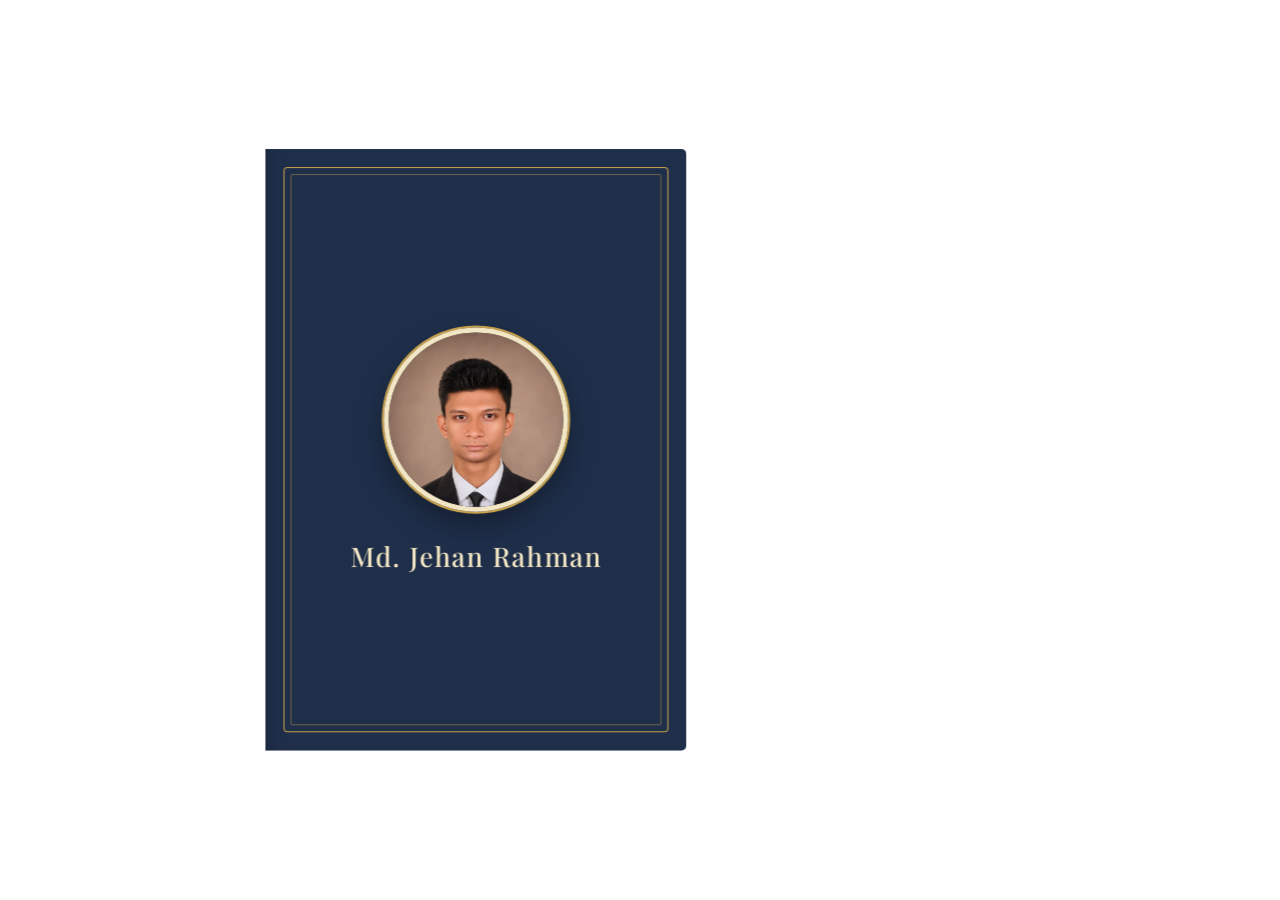
==== commit a90d651f: "Add files via upload" ====
--- a/index.html
+++ b/index.html
@@ -6,6 +6,7 @@
 <title>Md. Jehan Rahman | Portfolio</title>
 <meta name="description" content="Portfolio of Md. Jehan Rahman, Urban & Regional Planning, RUET, Bangladesh. GIS and remote sensing, groundwater, flood resilience and fire safety.">
 <link rel="icon" href="images/photo.jpg">
+<link rel="preload" as="image" href="images/photo.jpg">
 <link rel="preconnect" href="https://fonts.googleapis.com">
 <link rel="preconnect" href="https://fonts.gstatic.com" crossorigin>
 <link href="https://fonts.googleapis.com/css2?family=EB+Garamond:ital,wght@0,400;0,500;0,600;1,400&family=Playfair+Display:ital,wght@0,500;0,700;1,500&display=swap" rel="stylesheet">
@@ -29,7 +30,7 @@
 
   /* intro closed book */
   .intro{position:absolute;left:calc(var(--W) / 2);top:0;width:var(--W);height:var(--H);perspective:1600px;-webkit-perspective:1600px;z-index:50}
-  .cb{position:relative;width:100%;height:100%;transform-style:preserve-3d;-webkit-transform-style:preserve-3d;transform:rotateY(-180deg) rotateX(8deg) scale(.82)}
+  .cb{position:relative;width:100%;height:100%;will-change:transform;transform-style:preserve-3d;-webkit-transform-style:preserve-3d;transform:rotateY(-180deg) rotateX(8deg) scale(.82)}
   .cb.spin{animation:spin 2.4s cubic-bezier(.45,.05,.25,1) forwards;-webkit-animation:spin 2.4s cubic-bezier(.45,.05,.25,1) forwards}
   @keyframes spin{
     0%{transform:rotateY(-180deg) rotateX(8deg) scale(.82)}
@@ -45,15 +46,15 @@
   .intro.gone{display:none}
 
   /* book */
-  .book{position:absolute;inset:0;transition:transform 1s cubic-bezier(.6,.1,.25,1);visibility:hidden}
-  .book.show{visibility:visible}
+  .book{position:absolute;inset:0;transition:transform 1s cubic-bezier(.6,.1,.25,1);opacity:.001;pointer-events:none}
+  .book.show{opacity:1;pointer-events:auto}
   .book.closed{transform:translateX(calc(var(--W) / -2))}
   .book.end{transform:translateX(calc(var(--W) / 2))}
   .sheet{position:absolute;left:var(--W);top:0;width:var(--W);height:var(--H);transform-origin:left center;
-    transform-style:preserve-3d;-webkit-transform-style:preserve-3d;transition:transform 1s cubic-bezier(.55,.05,.3,1)}
+    transform-style:preserve-3d;-webkit-transform-style:preserve-3d;transition:transform 1s cubic-bezier(.55,.05,.3,1);will-change:transform}
   .sheet.flipped{transform:rotateY(-180deg)}
   .face{position:absolute;inset:0;backface-visibility:hidden;-webkit-backface-visibility:hidden;overflow:hidden;background:var(--paper)}
-  .face.front{border-radius:0 5px 5px 0;box-shadow:inset 18px 0 22px -20px rgba(0,0,0,.2) }
+  .face.front{transform:translateZ(0);border-radius:0 5px 5px 0;box-shadow:inset 18px 0 22px -20px rgba(0,0,0,.2) }
   .face.back{transform:rotateY(180deg);border-radius:5px 0 0 5px;box-shadow:inset -18px 0 22px -20px rgba(0,0,0,.2) }
   .board{position:absolute;top:-14px;height:calc(var(--H) + 28px);width:calc(var(--W) + 14px);background:var(--cover);
     border:1.5px solid var(--cover2);opacity:0;transition:opacity .4s}
@@ -112,7 +113,7 @@
   .cover .backline{font-family:"Playfair Display",Georgia,serif;font-style:italic;color:var(--cream);font-size:28px;letter-spacing:1px}
 
   /* pop-in helper */
-  .pop{opacity:0;transform:translateY(16px) scale(.96);transition:opacity .55s ease, transform .55s cubic-bezier(.3,1.5,.5,1)}
+  .pop{opacity:0;will-change:opacity,transform;transform:translateY(16px) scale(.96);transition:opacity .55s ease, transform .55s cubic-bezier(.3,1.5,.5,1)}
   .pop.in{opacity:1;transform:none}
 
   /* desktop contents panel */
@@ -677,10 +678,21 @@
       });
     }, 450);
   }
-  setTimeout(function(){ cb.classList.add('spin'); },700);
   cb.addEventListener('animationend',function(){ setTimeout(reveal,250); });
   cb.addEventListener('webkitAnimationEnd',function(){ setTimeout(reveal,250); });
-  setTimeout(reveal,4200);
+  // wait for fonts and the cover photo, then give the browser two frames to settle before spinning
+  var started=false;
+  function startIntro(){
+    if(started)return; started=true;
+    requestAnimationFrame(function(){ requestAnimationFrame(function(){
+      setTimeout(function(){ cb.classList.add('spin'); setTimeout(reveal,3400); },250);
+    }); });
+  }
+  var waits=[];
+  try{ if(document.fonts&&document.fonts.ready) waits.push(document.fonts.ready); }catch(e){}
+  try{ var im=new Image(); im.src='images/photo.jpg'; if(im.decode) waits.push(im.decode().catch(function(){})); }catch(e){}
+  if(window.Promise&&waits.length){ Promise.all(waits).then(startIntro,startIntro); } else { startIntro(); }
+  setTimeout(startIntro,2500);   // never wait longer than this on a slow connection
 })();
 </script>
 </body>
